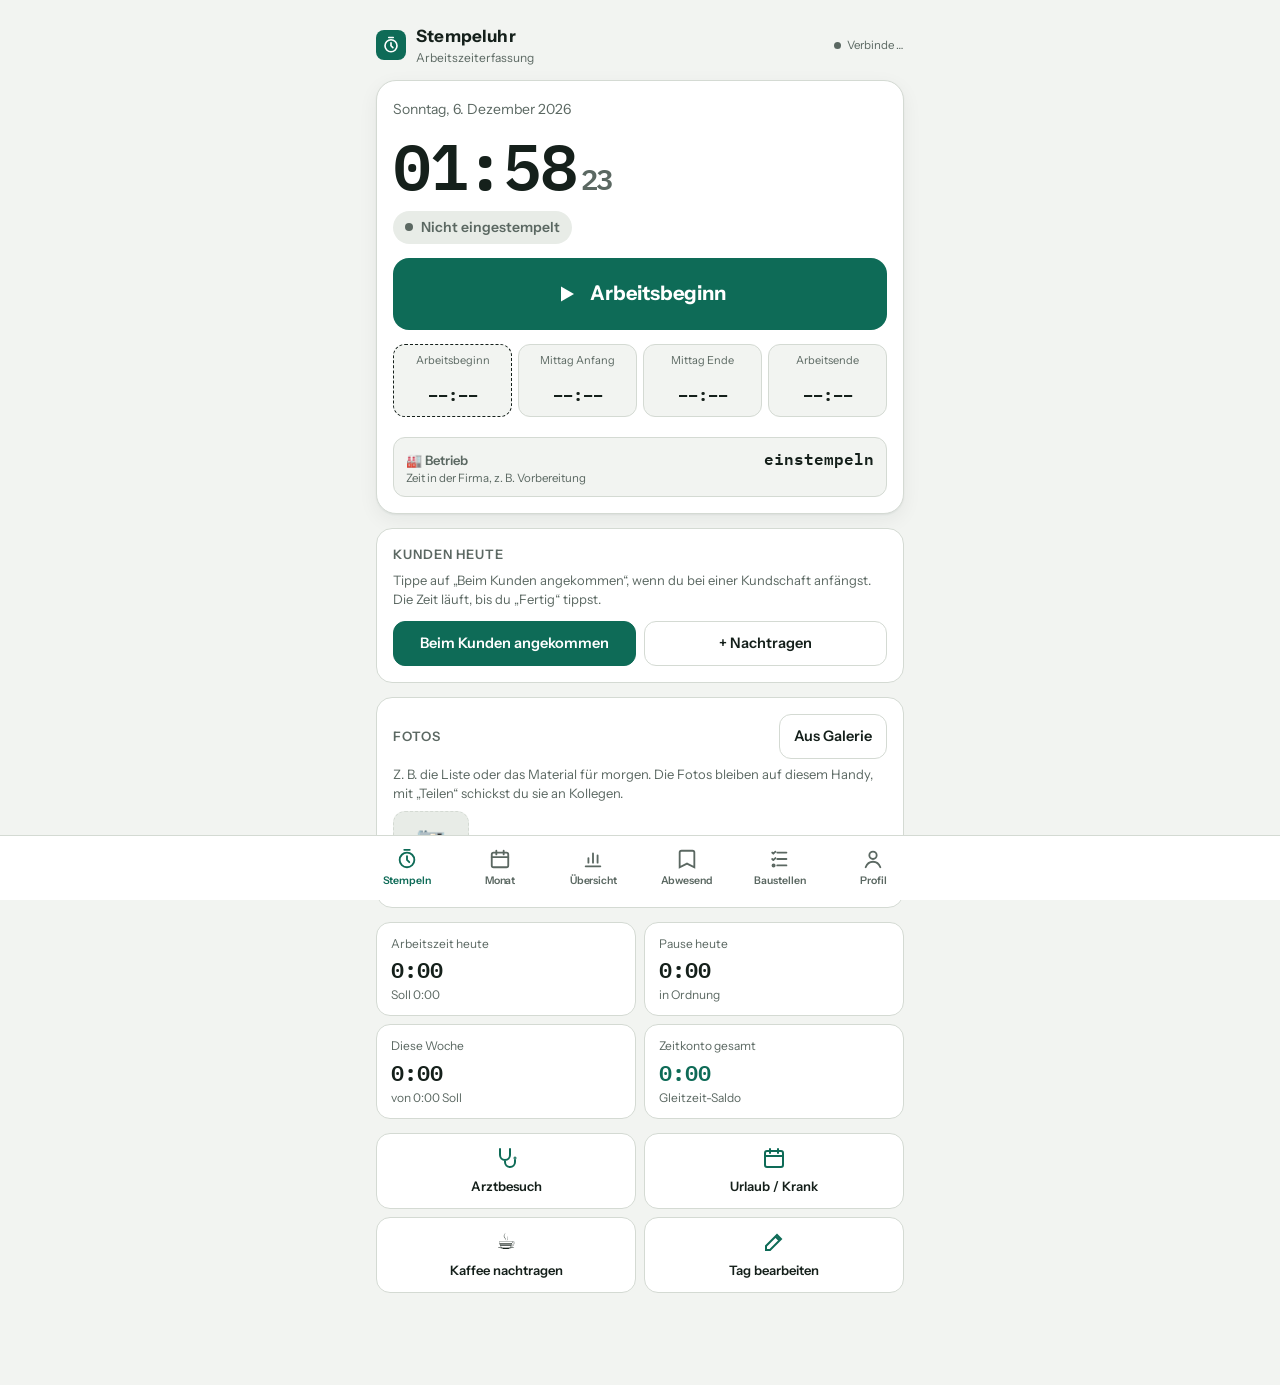
==== android/stempeluhr-source.html @ e5afd61f "v4.7: Firmencode ohne Groß/Klein und Leerzeichen, nach Code-Wechsel alles neu senden Co-Authored-By:" ====
<title>Stempeluhr</title>
<meta name="claude:viewport-fit-sides" content="cover">
<meta name="theme-color" content="#0E6B57">
<meta name="apple-mobile-web-app-capable" content="yes">
<link rel="preconnect" href="https://fonts.googleapis.com">
<link rel="preconnect" href="https://fonts.gstatic.com" crossorigin>
<link rel="stylesheet" href="https://fonts.googleapis.com/css2?family=Instrument+Sans:wght@400;500;600;700&family=IBM+Plex+Mono:wght@500;600&display=swap">
<style>
/* Layout: one-screen phone app, scrolling content, fixed bottom tab bar, bottom sheets for editing */
:root {
  --bg: #F2F4F1;
  --surface: #FFFFFF;
  --surface-2: #E8ECE7;
  --ink: #15201B;
  --muted: #5B6862;
  --line: #D4DAD3;
  --accent: #0E6B57;
  --accent-ink: #FFFFFF;
  --accent-soft: #D6EBE3;
  --break: #A86200;
  --break-soft: #F6E6C9;
  --danger: #B3261E;
  --danger-soft: #F8DEDA;
  --blue: #2B5BA6;
  --blue-soft: #DCE6F6;
  --violet: #6A4BA8;
  --violet-soft: #E7E0F5;
  --shadow: 0 1px 2px rgba(20,32,27,.06), 0 6px 20px rgba(20,32,27,.06);
  --f-ui: "Instrument Sans", system-ui, -apple-system, "Segoe UI", Roboto, sans-serif;
  --f-num: "IBM Plex Mono", ui-monospace, "SF Mono", Menlo, Consolas, monospace;
  --nav-h: 64px;
}
@media (prefers-color-scheme: dark) {
  :root:not([data-theme="light"]) {
    --bg: #0E1412; --surface: #172019; --surface-2: #212C27; --ink: #E6ECE8; --muted: #9AA7A0; --line: #2D3934;
    --accent: #4FC3A1; --accent-ink: #062219; --accent-soft: #163A30;
    --break: #E9A949; --break-soft: #3A2B12; --danger: #F2877E; --danger-soft: #3E1D1A;
    --blue: #8DB2F0; --blue-soft: #1D2C45; --violet: #B9A2EC; --violet-soft: #2C2343;
    --shadow: 0 1px 2px rgba(0,0,0,.3); color-scheme: dark;
  }
}
:root[data-theme="dark"] {
  --bg: #0E1412; --surface: #172019; --surface-2: #212C27; --ink: #E6ECE8; --muted: #9AA7A0; --line: #2D3934;
  --accent: #4FC3A1; --accent-ink: #062219; --accent-soft: #163A30;
  --break: #E9A949; --break-soft: #3A2B12; --danger: #F2877E; --danger-soft: #3E1D1A;
  --blue: #8DB2F0; --blue-soft: #1D2C45; --violet: #B9A2EC; --violet-soft: #2C2343;
  --shadow: 0 1px 2px rgba(0,0,0,.3); color-scheme: dark;
}
* { box-sizing: border-box; }
html, body { height: 100%; }
body { background: var(--bg); color: var(--ink); font-family: var(--f-ui); font-size: 15px; line-height: 1.45; -webkit-tap-highlight-color: transparent; }
button, input, select, textarea { font: inherit; color: inherit; }
button { cursor: pointer; }
:focus-visible { outline: 2px solid var(--accent); outline-offset: 2px; }
.num { font-family: var(--f-num); font-variant-numeric: tabular-nums; }

.app { max-width: 560px; margin: 0 auto; padding-left: max(16px, env(safe-area-inset-left, 0px)); padding-right: max(16px, env(safe-area-inset-right, 0px)); padding-block: 12px calc(var(--nav-h) + 28px + env(safe-area-inset-bottom, 0px)); }
.topbar { display: flex; align-items: center; justify-content: space-between; gap: 12px; padding-block: 4px 14px; }
.brand { display: flex; align-items: center; gap: 10px; min-width: 0; }
.brand-mark { width: 30px; height: 30px; border-radius: 8px; background: var(--accent); color: var(--accent-ink); display: grid; place-items: center; flex: none; }
.brand h1 { font-size: 17px; margin: 0; letter-spacing: .01em; }
.brand small { display: block; color: var(--muted); font-size: 12px; white-space: nowrap; overflow: hidden; text-overflow: ellipsis; }
.sync { font-size: 11.5px; color: var(--muted); display: inline-flex; align-items: center; gap: 6px; white-space: nowrap; }
.sync i { width: 7px; height: 7px; border-radius: 50%; background: var(--muted); display: inline-block; }
.sync.cloud i { background: var(--accent); }
.sync.local i { background: var(--break); }
.sync.device i { background: var(--accent); }

.view { display: grid; gap: 14px; }
.card { background: var(--surface); border: 1px solid var(--line); border-radius: 16px; padding: 16px; }
.card h2 { font-size: 13px; text-transform: uppercase; letter-spacing: .07em; color: var(--muted); margin: 0 0 10px; font-weight: 600; }
.row { display: flex; align-items: center; justify-content: space-between; gap: 10px; }

/* Heute */
.clock-card { background: var(--surface); border: 1px solid var(--line); border-radius: 20px; padding: 18px 16px 16px; box-shadow: var(--shadow); display: grid; gap: 14px; }
.clock-date { color: var(--muted); font-size: 14px; }
.clock { font-family: var(--f-num); font-size: clamp(44px, 15vw, 64px); font-weight: 600; letter-spacing: -.02em; line-height: 1; font-variant-numeric: tabular-nums; }
.clock .sec { font-size: .45em; color: var(--muted); margin-left: 4px; }
.status { display: inline-flex; align-items: center; gap: 8px; padding: 6px 12px; border-radius: 999px; font-weight: 600; font-size: 14px; width: fit-content; background: var(--surface-2); color: var(--muted); }
.status i { width: 8px; height: 8px; border-radius: 50%; background: currentColor; }
.status.work { background: var(--accent-soft); color: var(--accent); }
.status.work i { animation: pulse 1.6s ease-in-out infinite; }
.status.pause { background: var(--break-soft); color: var(--break); }
@keyframes pulse { 50% { opacity: .35; } }
@media (prefers-reduced-motion: reduce) { .status.work i { animation: none; } }
.big-btn { width: 100%; min-height: 72px; border: 0; border-radius: 16px; font-size: 20px; font-weight: 700; display: flex; align-items: center; justify-content: center; gap: 12px; background: var(--accent); color: var(--accent-ink); transition: transform .08s; }
.big-btn:active { transform: scale(.985); }
.big-btn.pause { background: var(--break); color: var(--surface); }
.big-btn.end { background: var(--ink); color: var(--bg); }
.big-btn.done { background: var(--surface-2); color: var(--muted); font-size: 16px; font-weight: 600; }
.btn-row { display: flex; gap: 8px; flex-wrap: wrap; }
.btn { border: 1px solid var(--line); background: var(--surface); border-radius: 12px; padding: 11px 14px; font-weight: 600; font-size: 14.5px; min-height: 44px; display: inline-flex; align-items: center; justify-content: center; gap: 8px; }
.btn.grow { flex: 1 1 0; }
.btn.primary { background: var(--accent); color: var(--accent-ink); border-color: var(--accent); }
.btn.danger { color: var(--danger); border-color: var(--danger); background: transparent; }
.btn.ghost { border-color: transparent; background: transparent; color: var(--muted); }
.btn svg, .big-btn svg { flex: none; }

.stamps { display: grid; grid-template-columns: repeat(4, minmax(0,1fr)); gap: 6px; }
.stamp { border: 1px solid var(--line); border-radius: 12px; padding: 9px 6px; text-align: center; background: var(--bg); }
.stamp span { display: block; font-size: 11px; hyphens: auto; overflow-wrap: anywhere; color: var(--muted); line-height: 1.2; min-height: 2.4em; }
.stamp b { display: block; font-family: var(--f-num); font-size: 17px; font-weight: 600; margin-top: 2px; }
.stamp.set { border-color: var(--accent); background: var(--accent-soft); }
.stamp.set span { color: var(--accent); }
.stamp.next { border-style: dashed; border-color: var(--ink); }
.stamp-betr { width: 100%; margin-top: 6px; display: grid; grid-template-columns: auto 1fr; grid-template-areas: "l v" "s s"; gap: 0 10px; align-items: baseline; text-align: left; border: 1px solid var(--line); border-radius: 12px; padding: 9px 12px; background: var(--bg); color: inherit; font: inherit; }
.stamp-betr span { grid-area: l; font-size: 13px; font-weight: 600; color: var(--muted); }
.stamp-betr b { grid-area: v; text-align: right; font-family: var(--f-num); font-size: 16px; font-weight: 600; }
.stamp-betr small { grid-area: s; font-size: 11.5px; color: var(--muted); }
.stamp-betr.set { border-color: var(--accent); background: var(--accent-soft); }
.stamp-betr.run { border-color: var(--blue); background: var(--blue-soft); }
.stamp-betr.run span, .stamp-betr.run b { color: var(--blue); }

.tiles { display: grid; grid-template-columns: repeat(2, minmax(0,1fr)); gap: 8px; }
.tile { background: var(--surface); border: 1px solid var(--line); border-radius: 14px; padding: 12px 14px; min-width: 0; }
.tile span { display: block; font-size: 12px; color: var(--muted); }
.tile b { display: block; font-family: var(--f-num); font-size: 22px; font-weight: 600; margin-top: 2px; font-variant-numeric: tabular-nums; }
.tile small { color: var(--muted); font-size: 12px; }
.pos { color: var(--accent); }
.neg { color: var(--danger); }

.note { border-radius: 12px; padding: 10px 12px; font-size: 13.5px; background: var(--break-soft); color: var(--ink); border: 1px solid var(--break); }
.note.info { background: var(--blue-soft); border-color: var(--blue); }
.hint { font-size: 13px; color: var(--muted); margin: 0; }

.quick { display: grid; grid-template-columns: repeat(2, minmax(0,1fr)); gap: 8px; }
.quick button { border: 1px solid var(--line); background: var(--surface); border-radius: 14px; padding: 12px 6px; display: grid; justify-items: center; gap: 6px; font-size: 13px; font-weight: 600; min-height: 76px; }
.quick button svg { color: var(--accent); }
.quick button .qi { font-size: 22px; line-height: 24px; }

/* Chips */
.chip { display: inline-flex; align-items: center; padding: 2px 8px; border-radius: 999px; font-size: 12px; font-weight: 600; white-space: nowrap; background: var(--surface-2); color: var(--muted); }
.chip.k-work { background: var(--accent-soft); color: var(--accent); }
.chip.k-blue { background: var(--blue-soft); color: var(--blue); }
.chip.k-red { background: var(--danger-soft); color: var(--danger); }
.chip.k-violet { background: var(--violet-soft); color: var(--violet); }
.chip.k-warn { background: var(--break-soft); color: var(--break); }

/* Monat */
.month-nav { display: flex; align-items: center; justify-content: space-between; gap: 8px; }
.month-nav h2 { margin: 0; font-size: 20px; text-transform: none; letter-spacing: 0; color: var(--ink); }
.icon-btn { width: 44px; height: 44px; border-radius: 12px; border: 1px solid var(--line); background: var(--surface); display: grid; place-items: center; }
.days { background: var(--surface); border: 1px solid var(--line); border-radius: 16px; overflow: hidden; }
.day { display: grid; grid-template-columns: 46px minmax(0,1fr) auto; gap: 10px; align-items: center; padding: 10px 12px; border-bottom: 1px solid var(--line); width: 100%; background: none; border-left: 0; border-right: 0; border-top: 0; text-align: left; }
.day:last-child { border-bottom: 0; }
.day.weekend { background: var(--bg); }
.day.today { box-shadow: inset 3px 0 0 var(--accent); }
.day .d { font-weight: 700; line-height: 1.1; }
.day .d small { display: block; font-weight: 500; color: var(--muted); font-size: 12px; }
.day .mid { min-width: 0; display: grid; gap: 3px; }
.day .times { font-family: var(--f-num); font-size: 13px; color: var(--muted); white-space: nowrap; overflow: hidden; text-overflow: ellipsis; }
.day .tags { display: flex; gap: 4px; flex-wrap: wrap; }
.day .right { text-align: right; font-family: var(--f-num); font-variant-numeric: tabular-nums; }
.day .right b { display: block; font-size: 15px; }
.day .right small { font-size: 12px; }
.future { opacity: .62; }

/* Forms */
.field { display: grid; gap: 5px; }
.field label, .lbl { font-size: 12.5px; font-weight: 600; color: var(--muted); }
.field input, .field select, .field textarea { width: 100%; min-height: 46px; border: 1px solid var(--line); background: var(--bg); border-radius: 12px; padding: 10px 12px; font-size: 16px; }
.field textarea { min-height: 70px; resize: vertical; }
.grid2 { display: grid; grid-template-columns: repeat(2, minmax(0,1fr)); gap: 10px; }
.grid4 { display: grid; grid-template-columns: repeat(2, minmax(0,1fr)); gap: 10px; }
.field input, .field select { min-width: 0; }
.week-soll { display: grid; grid-template-columns: repeat(7, minmax(0,1fr)); gap: 4px; }
.week-soll .field input { padding: 8px 2px; font-size: 13px; text-align: center; min-height: 42px; }
.week-soll .field label { text-align: center; }
.wt-day { justify-items: center; align-items: center; gap: 4px; font-size: 13px; }
.wt-day input { width: 22px; height: 22px; min-height: 0; accent-color: var(--accent, #2563eb); }
.check { display: flex; align-items: center; gap: 10px; min-height: 44px; font-weight: 500; }
.check input { width: 22px; height: 22px; accent-color: var(--accent); }
.form { display: grid; gap: 12px; }
.err { color: var(--danger); font-size: 13.5px; font-weight: 600; }
.abs-row { display: grid; grid-template-columns: minmax(0,1.4fr) minmax(0,1fr) minmax(0,1fr) 40px; gap: 6px; align-items: end; }
.abs-row .field select, .abs-row .field input { padding: 8px 6px; font-size: 14px; }
.abs-row .icon-btn { width: 40px; height: 46px; }
.earn-out { display: grid; gap: 2px; margin-top: 12px; padding: 12px 14px; border-radius: 12px; background: var(--bg); }
.earn-out span { color: var(--muted); font-size: 13.5px; }
.earn-out b { font-size: 26px; letter-spacing: -.01em; }
.earn-out small { color: var(--muted); font-size: 12.5px; }
.closed-badge { display: flex; align-items: center; gap: 6px; font-size: 13px; font-weight: 600; color: var(--accent); margin: -4px 0 10px; }
.closed-badge svg { width: 16px; height: 16px; }
.closed-card { border-color: var(--accent); }
.ytbl { display: grid; }
.ytr { display: grid; grid-template-columns: minmax(0,1.4fr) 0.6fr 1fr 1fr; gap: 6px; align-items: center; padding: 10px 2px; border: 0; border-bottom: 1px solid var(--line); background: none; text-align: left; font: inherit; color: inherit; width: 100%; }
.ytr:last-child { border-bottom: 0; }
.ytr span:not(:first-child) { text-align: right; font-family: var(--f-num); font-variant-numeric: tabular-nums; }
.ytr .ok svg { width: 14px; height: 14px; color: var(--accent); vertical-align: -2px; }
.yth { font-size: 12px; font-weight: 600; color: var(--muted); padding-top: 0; }
.kp-row { display: flex; gap: 8px; margin-top: 10px; }
.foto-strip { display: flex; gap: 8px; overflow-x: auto; padding-bottom: 4px; }
.foto-th { flex: 0 0 auto; width: 76px; height: 76px; border-radius: 12px; overflow: hidden; border: 1px solid var(--line); padding: 0; background: var(--surface-2); }
.foto-th img { width: 100%; height: 100%; object-fit: cover; display: block; }
.foto-add { display: grid; place-items: center; align-content: center; gap: 2px; font-size: 24px; color: var(--accent); border-style: dashed; }
.foto-add span { font-size: 12px; font-weight: 600; }
.foto-big { width: 100%; max-height: 62vh; object-fit: contain; border-radius: 12px; background: #000; margin: 6px 0 12px; }
.std-form { display: grid; gap: 6px; margin-top: 14px; }
.std-form label { font-weight: 600; }
.std-row { display: flex; gap: 8px; }
.std-row input { flex: 1; width: 0; min-width: 0; font-size: 22px; font-weight: 600; text-align: center; padding: 12px; border-radius: 12px; border: 1.5px solid var(--line, #ccc); background: var(--surface); color: var(--ink, inherit); }
.std-form small { color: var(--muted); }
.fn-list { display: grid; gap: 0; }
.fn-list .check { min-height: 40px; font-size: 14.5px; }
.kp-btn { background: var(--break-soft); border-color: var(--break); }
.kp-erow { display: grid; grid-template-columns: minmax(0,1fr) minmax(0,1fr) 44px; gap: 8px; align-items: end; }
.kp-erow .icon-btn { width: 44px; height: 46px; }
.kd-open { cursor: pointer; min-width: 0; }
.knr { display: inline-block; font-family: var(--f-num); font-size: 12px; font-weight: 600; padding: 1px 6px; border-radius: 6px; background: var(--blue-soft); color: var(--blue); vertical-align: 1px; }
.ks-row { width: 100%; border: 0; border-bottom: 1px solid var(--line); background: none; text-align: left; font: inherit; color: inherit; }
.ks-row svg { color: var(--muted); width: 18px; }
.mat { margin-top: 4px; font-size: 13px; color: var(--break); font-weight: 600; }
.todo-hint { margin-top: 4px; font-size: 13px; color: var(--accent); font-weight: 600; }
.bs-head { display: flex; align-items: baseline; justify-content: space-between; gap: 8px; padding-bottom: 8px; border-bottom: 2px solid var(--accent); }
.bs-head b { font-size: 17px; line-height: 1.3; }
.bs-head small { color: var(--muted); font-size: 12.5px; white-space: nowrap; }
.bs-head.heute { border-bottom-color: var(--break); }
.bs-lbl { margin: 12px 0 0; font-size: 11.5px; font-weight: 700; letter-spacing: .06em; text-transform: uppercase; color: var(--muted); }
.bs-row { display: flex; align-items: center; gap: 8px; min-height: 44px; border-bottom: 1px solid var(--line); }
.bs-row .bs-t { flex: 1; min-width: 0; font-size: 15.5px; line-height: 1.35; padding: 8px 0; overflow-wrap: anywhere; cursor: text; }
.bs-row.done .bs-t { text-decoration: line-through; color: var(--muted); }
.bs-chk { flex: none; width: 28px; height: 28px; border-radius: 7px; border: 2px solid var(--muted); background: none; display: grid; place-items: center; color: var(--accent-ink); padding: 0; }
.bs-row.done .bs-chk { background: var(--accent); border-color: var(--accent); }
.bs-x { flex: none; width: 34px; height: 34px; border: 0; background: none; color: var(--muted); font-size: 20px; padding: 0; }
.bs-add { display: flex; align-items: center; gap: 8px; min-height: 44px; border-bottom: 1px dashed var(--line); }
.bs-add input { flex: 1; min-width: 0; border: 0; background: none; color: var(--ink); font: inherit; font-size: 15.5px; padding: 10px 0; outline: none; }
.bs-add input::placeholder { color: var(--muted); }
.bs-add button { flex: none; width: 34px; height: 34px; border-radius: 9px; border: 0; background: var(--accent-soft); color: var(--accent); font-size: 20px; font-weight: 700; padding: 0; }
.bs-done { margin-top: 10px; }
.bs-done summary { font-size: 13px; color: var(--muted); cursor: pointer; padding: 6px 0; }
.bs-foot { display: flex; justify-content: flex-end; margin-top: 8px; }
.pw-wrap { position: relative; }
.eye-btn { border: 0; background: none; font-size: 20px; width: 44px; height: 40px; padding: 0; vertical-align: middle; margin: -10px 0; }
.pw-wrap input { width: 100%; padding-right: 52px; }
.pw-eye { position: absolute; right: 4px; top: 50%; transform: translateY(-50%); width: 44px; height: 40px; border: 0; background: none; font-size: 20px; padding: 0; }
.bs-by { display: inline-block; margin-left: 6px; font-size: 11.5px; font-weight: 600; color: var(--blue); background: var(--blue-soft); border-radius: 6px; padding: 0 5px; vertical-align: 1px; }
.sk-thumbs { display: flex; gap: 8px; overflow-x: auto; padding: 8px 0 4px; }
.sk-th { flex: none; width: 92px; height: 138px; border-radius: 10px; border: 1px solid var(--line); padding: 0; background: #fff; overflow: hidden; }
.sk-th img { width: 100%; height: 100%; display: block; }
.sk-th.sk-new { background: var(--surface-2); color: var(--accent); font-weight: 700; font-size: 13px; display: grid; place-items: center; align-content: center; gap: 2px; }
.sk-th.sk-new span { font-size: 28px; line-height: 1; }
#sk-root { position: fixed; inset: 0; z-index: 60; background: var(--bg); display: flex; flex-direction: column; padding: env(safe-area-inset-top, 0px) env(safe-area-inset-right, 0px) env(safe-area-inset-bottom, 0px) env(safe-area-inset-left, 0px); }
.sk-top { display: flex; align-items: center; gap: 8px; padding: 8px 12px; }
.sk-top b { flex: 1; min-width: 0; font-size: 15px; overflow: hidden; text-overflow: ellipsis; white-space: nowrap; }
.sk-wrap { flex: 1; min-height: 0; display: grid; place-items: center; padding: 0 8px; }
#sk-cv { touch-action: none; border-radius: 6px; box-shadow: 0 1px 6px rgba(0,0,0,.25); background: #fff; }
.sk-tools { display: grid; grid-template-columns: repeat(8, 1fr); gap: 4px; padding: 8px 8px 4px; }
.sk-tools button, .sk-row2 button { border: 1px solid var(--line); background: var(--surface); color: var(--ink); border-radius: 10px; min-height: 48px; padding: 2px 0; display: grid; place-items: center; align-content: center; gap: 1px; font-size: 10px; font-weight: 600; }
.sk-tools button b { font-size: 19px; line-height: 1.1; font-weight: 700; }
.sk-tools button[aria-pressed="true"] { background: var(--accent); color: var(--accent-ink); border-color: var(--accent); }
.sk-row2 { display: flex; gap: 6px; padding: 0 8px 8px; align-items: center; }
.sk-row2 button { min-height: 40px; padding: 0 12px; font-size: 13px; }
.sk-row2 .sk-col { width: 32px; height: 32px; border-radius: 50%; border: 3px solid var(--surface); box-shadow: 0 0 0 1px var(--line); padding: 0 !important; min-height: 0 !important; }
.sk-row2 .sk-col[aria-pressed="true"] { box-shadow: 0 0 0 3px var(--accent); }
.sk-row2 .grow { flex: 1; }
.kd-acts { display: flex; gap: 6px; align-items: center; }
#print-root { position: fixed; inset: 0; z-index: 60; overflow: auto; background: var(--bg); padding: 12px 12px 40px; }
.pr-bar { position: sticky; top: 0; display: flex; gap: 8px; padding: 8px 0; background: var(--bg); z-index: 1; }
.pr-hint { font-size: 13px; color: var(--muted); margin: 0 0 10px; }
.linkbtn { border: 0; background: none; padding: 0; color: var(--accent); font: inherit; font-weight: 600; text-decoration: underline; }
.pr-page { background: #fff; color: #111; border-radius: 8px; padding: 14px; overflow-x: auto; box-shadow: 0 1px 4px rgba(0,0,0,.15); }
body.printing { overflow: hidden; }
@media print {
  @page { size: A4 portrait; margin: 10mm 9mm; }
  body.printing > *:not(#print-root) { display: none !important; }
  html, body.printing { background: #fff !important; }
  body.printing #print-root { position: static; overflow: visible; padding: 0; background: #fff; }
  body.printing .pr-bar, body.printing .pr-hint { display: none !important; }
  body.printing .pr-page { box-shadow: none; padding: 0; border-radius: 0; overflow: visible; }
}
.kd-tbl { border: 1px solid var(--line); border-radius: 14px; overflow: hidden; background: var(--surface); }
.kd-cap { display: flex; align-items: center; justify-content: space-between; gap: 8px; padding: 8px 8px 8px 12px; background: var(--bg); border-bottom: 1px solid var(--line); }
.kd-cap b { font-size: 14px; }
.kd-cap small { color: var(--muted); font-size: 12.5px; font-weight: 500; margin-left: 6px; }
.kd-plus { width: 40px; height: 40px; border-radius: 50%; border: 0; background: var(--accent); color: #fff; font-size: 26px; line-height: 1; display: grid; place-items: center; font-weight: 500; }
.kd-tr { display: grid; grid-template-columns: minmax(0,1fr) 72px 72px 32px; gap: 4px; align-items: center; padding: 5px 6px; border-bottom: 1px solid var(--line); }
.kd-tr:last-child { border-bottom: 0; }
.kd-tr .kd-note { grid-column: 1 / -1; min-height: 38px; font-size: 14px; }
.kd-th { font-size: 12px; font-weight: 600; color: var(--muted); padding-top: 6px; padding-bottom: 6px; }
.kd-th span { padding-left: 4px; }
.kd-tr input { width: 100%; min-width: 0; min-height: 42px; border: 1px solid var(--line); background: var(--bg); border-radius: 10px; padding: 6px 6px; font-size: 15px; }
.kd-tr input[type=time] { padding: 6px 2px; text-align: center; }
.kd-tr input[type=time]::-webkit-calendar-picker-indicator { display: none; }
.no-picker .kd-tr input[type=time]::-webkit-calendar-picker-indicator { display: block; }
.kd-tr .icon-btn { width: 32px; height: 42px; border-radius: 10px; }
.kd-empty { padding: 12px; color: var(--muted); font-size: 13.5px; }

.list { display: grid; }
.li { display: grid; grid-template-columns: minmax(0,1fr) auto; gap: 8px; align-items: center; padding: 10px 0; border-bottom: 1px solid var(--line); }
.li:last-child { border-bottom: 0; }
.li small { color: var(--muted); display: block; font-size: 12.5px; }

.kv { display: grid; grid-template-columns: minmax(0,1fr) auto; gap: 6px 12px; font-size: 14.5px; }
.kv dt { color: var(--muted); }
.kv dd { margin: 0; text-align: right; font-family: var(--f-num); font-variant-numeric: tabular-nums; font-weight: 600; }
.kv .sep { grid-column: 1 / -1; border-top: 1px solid var(--line); margin: 4px 0; }

/* Nav */
.nav { position: fixed; left: 0; right: 0; bottom: 0; z-index: 20; background: var(--surface); border-top: 1px solid var(--line); padding-bottom: env(safe-area-inset-bottom, 0px); padding-left: env(safe-area-inset-left, 0px); padding-right: env(safe-area-inset-right, 0px); }
.nav-in { max-width: 560px; margin: 0 auto; display: grid; grid-template-columns: repeat(5, 1fr); height: var(--nav-h); }
.nav button { border: 0; background: none; display: grid; justify-items: center; align-content: center; gap: 3px; font-size: 11.5px; font-weight: 600; color: var(--muted); min-width: 0; padding: 0 1px; white-space: nowrap; overflow: hidden; text-overflow: ellipsis; }
.nav-in.n6 button { font-size: 10.5px; letter-spacing: -.1px; }
.nav button[aria-current="page"] { color: var(--accent); }

/* Sheet */
.scrim { position: fixed; inset: 0; background: rgba(8,14,12,.45); z-index: 40; display: flex; align-items: flex-end; justify-content: center; }
.sheet { background: var(--surface); width: 100%; max-width: 560px; max-height: 92%; overflow-y: auto; border-radius: 22px 22px 0 0; padding: 8px max(16px, env(safe-area-inset-left, 0px)) calc(20px + env(safe-area-inset-bottom, 0px)) max(16px, env(safe-area-inset-right, 0px)); }
.sheet .grab { width: 40px; height: 5px; background: var(--line); border-radius: 3px; margin: 4px auto 12px; }
.sheet h3 { margin: 0 0 4px; font-size: 19px; }
.sheet .sub { color: var(--muted); margin: 0 0 14px; font-size: 13.5px; }
.sheet-actions { display: flex; gap: 8px; margin-top: 16px; flex-wrap: wrap; }
.sheet textarea.out { width: 100%; min-height: 200px; font-family: var(--f-num); font-size: 12px; border-radius: 12px; border: 1px solid var(--line); background: var(--bg); padding: 10px; }

.toast { position: fixed; left: 50%; transform: translateX(-50%); bottom: calc(var(--nav-h) + 14px + env(safe-area-inset-bottom, 0px)); z-index: 50; background: var(--ink); color: var(--bg); border-radius: 14px; padding: 10px 10px 10px 16px; display: flex; align-items: center; gap: 12px; font-size: 14px; font-weight: 500; width: min(520px, calc(100% - 32px)); box-shadow: 0 8px 24px rgba(0,0,0,.25); }
.toast button { margin-left: auto; border: 0; background: transparent; color: var(--accent-soft); font-weight: 700; padding: 8px 10px; }
.toast span { flex: 1; min-width: 0; }

.empty { text-align: center; padding: 20px 8px; color: var(--muted); font-size: 14px; }
</style>

<div class="app">
  <header class="topbar">
    <div class="brand">
      <div class="brand-mark" aria-hidden="true">
        <svg width="18" height="18" viewBox="0 0 24 24" fill="none" stroke="currentColor" stroke-width="2.2" stroke-linecap="round"><circle cx="12" cy="13" r="8"/><path d="M12 9v4l2.5 2.5M9 2h6"/></svg>
      </div>
      <div style="min-width:0"><h1>Stempeluhr</h1><small id="who">Arbeitszeiterfassung</small></div>
    </div>
    <span class="sync" id="sync"><i></i><span>Lädt …</span></span>
  </header>
  <main id="view" class="view" aria-live="polite"></main>
</div>

<nav class="nav" aria-label="Hauptmenü">
  <div class="nav-in">
    <button id="nav-heute" data-tab="heute"><svg width="22" height="22" viewBox="0 0 24 24" fill="none" stroke="currentColor" stroke-width="2" stroke-linecap="round"><circle cx="12" cy="13" r="8"/><path d="M12 9v4l2.5 2.5M9 2h6"/></svg>Stempeln</button>
    <button id="nav-monat" data-tab="monat"><svg width="22" height="22" viewBox="0 0 24 24" fill="none" stroke="currentColor" stroke-width="2" stroke-linecap="round"><rect x="3" y="5" width="18" height="16" rx="2"/><path d="M3 10h18M8 3v4M16 3v4"/></svg>Monat</button>
    <button id="nav-jahr" data-tab="jahr"><svg width="22" height="22" viewBox="0 0 24 24" fill="none" stroke="currentColor" stroke-width="2" stroke-linecap="round"><path d="M4 20h16M7 16v-5M12 16V6M17 16v-8"/></svg>Übersicht</button>
    <button id="nav-abw" data-tab="abw"><svg width="22" height="22" viewBox="0 0 24 24" fill="none" stroke="currentColor" stroke-width="2" stroke-linecap="round"><path d="M4 21V5a2 2 0 0 1 2-2h12a2 2 0 0 1 2 2v16l-8-4z"/></svg>Abwesend</button>
    <button id="nav-baust" data-tab="baust"><svg width="22" height="22" viewBox="0 0 24 24" fill="none" stroke="currentColor" stroke-width="2" stroke-linecap="round" stroke-linejoin="round"><path d="M9 5h10M9 12h10M9 19h10"/><path d="M3.5 5l1.2 1.2L7 4M3.5 12l1.2 1.2L7 11"/><circle cx="5" cy="19" r="1.2"/></svg>Baustellen</button>
    <button id="nav-profil" data-tab="profil"><svg width="22" height="22" viewBox="0 0 24 24" fill="none" stroke="currentColor" stroke-width="2" stroke-linecap="round"><circle cx="12" cy="8" r="4"/><path d="M4 21c1.5-4 4.5-6 8-6s6.5 2 8 6"/></svg>Profil</button>
  </div>
</nav>

<div id="print-root" hidden></div>
<div id="sheet-root"></div>
<div id="toast-root"></div>
<input type="file" id="import-file" accept="application/json,.json" hidden>
<input type="file" id="foto-cam" accept="image/*" capture="environment" hidden>
<input type="file" id="foto-file" accept="image/*" multiple hidden>

<script>
(() => {
"use strict";

/* ---------- Stammdaten ---------- */
const KINDS = {
  arbeit:      { label: "Arbeitstag", credit: "work", cls: "k-work" },
  urlaub:      { label: "Urlaub", credit: "soll", cls: "k-blue", vac: 1 },
  urlaub_halb: { label: "Urlaub ½ Tag", credit: "half", cls: "k-blue", vac: 0.5 },
  krank:       { label: "Krankenstand", credit: "soll", cls: "k-red", beleg: true },
  unfall:      { label: "Arbeitsunfall", credit: "soll", cls: "k-red", beleg: true },
  pflege:      { label: "Pflegefreistellung", credit: "soll", cls: "k-red", beleg: true },
  za:          { label: "Zeitausgleich", credit: "none", cls: "k-violet" },
  schule:      { label: "Schulung / Berufsschule", credit: "soll", cls: "k-violet" },
  sonder:      { label: "Sonderurlaub", credit: "soll", cls: "k-violet", beleg: true, hint: "Hochzeit, Geburt, Todesfall, Umzug" },
  feiertag:    { label: "Feiertag", credit: "nosoll", cls: "" },
  unbezahlt:   { label: "Unbezahlter Urlaub", credit: "nosoll", cls: "" },
  frei:        { label: "Frei (kein Arbeitstag)", credit: "nosoll", cls: "" },
};
const PARTIAL = {
  arzt:       { label: "Arztbesuch", paid: true },
  behoerde:   { label: "Behördenweg", paid: true },
  verh:       { label: "Sonst. Dienstverhinderung", paid: true },
  dienstgang: { label: "Dienstgang / Außentermin", paid: true },
  privat:     { label: "Privat (unbezahlt)", paid: false },
};
const ORTE = { betrieb: "Betrieb", homeoffice: "Homeoffice", dienstreise: "Dienstreise", aussendienst: "Außendienst / Baustelle", kunde: "Beim Kunden" };
const WD = ["So", "Mo", "Di", "Mi", "Do", "Fr", "Sa"];
const WD_LONG = ["Sonntag", "Montag", "Dienstag", "Mittwoch", "Donnerstag", "Freitag", "Samstag"];
const MONTHS = ["Jänner", "Februar", "März", "April", "Mai", "Juni", "Juli", "August", "September", "Oktober", "November", "Dezember"];
const MONTHS_DE = ["Januar"].concat(MONTHS.slice(1));
const STAMP_SHORT = { in: "Arbeits&shy;beginn", ls: "Mittag Anfang", le: "Mittag Ende", out: "Arbeits&shy;ende" };
const STAMP_LABELS = { in: "Arbeitsbeginn", ls: "Mittag Anfang", le: "Mittag Ende", out: "Arbeitsende" };

/* ---------- Helfer ---------- */
const pad = n => String(n).padStart(2, "0");
const dsOf = d => `${d.getFullYear()}-${pad(d.getMonth() + 1)}-${pad(d.getDate())}`;
const parseDs = ds => { const [y, m, d] = ds.split("-").map(Number); return new Date(y, m - 1, d); };
const addDays = (ds, n) => { const d = parseDs(ds); d.setDate(d.getDate() + n); return dsOf(d); };
const todayDs = () => dsOf(new Date());
const nowHM = () => { const d = new Date(); return `${pad(d.getHours())}:${pad(d.getMinutes())}`; };
const toMin = hm => { if (!hm) return null; const [h, m] = hm.split(":").map(Number); return h * 60 + m; };
const nowMin = () => { const d = new Date(); return d.getHours() * 60 + d.getMinutes(); };
const hm = m => { const s = m < 0 ? "−" : ""; m = Math.abs(Math.round(m)); return `${s}${Math.floor(m / 60)}:${pad(m % 60)}`; };
const hmSigned = m => (m > 0 ? "+" : "") + hm(m);
const dec = m => (Math.round(m / 60 * 100) / 100).toFixed(2).replace(".", ",");
const dec2 = v => v.toFixed(2).replace(".", ",");
const esc = s => String(s ?? "").replace(/[&<>"']/g, c => ({ "&": "&amp;", "<": "&lt;", ">": "&gt;", '"': "&quot;", "'": "&#39;" }[c]));
const monthName = (mk, region) => { const [y, m] = mk.split("-").map(Number); return `${(region === "DE" ? MONTHS_DE : MONTHS)[m - 1]} ${y}`; };
const daysInMonth = mk => { const [y, m] = mk.split("-").map(Number); return new Date(y, m, 0).getDate(); };
const clone = o => JSON.parse(JSON.stringify(o));
const $ = id => document.getElementById(id);

/* ---------- Feiertage ---------- */
function easter(y) {
  const a = y % 19, b = Math.floor(y / 100), c = y % 100, d = Math.floor(b / 4), e = b % 4, f = Math.floor((b + 8) / 25),
    g = Math.floor((b - f + 1) / 3), h = (19 * a + b - d - g + 15) % 30, i = Math.floor(c / 4), k = c % 4,
    l = (32 + 2 * e + 2 * i - h - k) % 7, m = Math.floor((a + 11 * h + 22 * l) / 451),
    mo = Math.floor((h + l - 7 * m + 114) / 31), da = ((h + l - 7 * m + 114) % 31) + 1;
  return dsOf(new Date(y, mo - 1, da));
}
const holCache = {};
function holidays(y, region) {
  const key = y + region;
  if (holCache[key]) return holCache[key];
  const E = easter(y), map = {};
  const fix = (md, n) => map[`${y}-${md}`] = n, rel = (off, n) => map[addDays(E, off)] = n;
  if (region === "AT") {
    fix("01-01", "Neujahr"); fix("01-06", "Heilige Drei Könige"); rel(1, "Ostermontag"); fix("05-01", "Staatsfeiertag");
    rel(39, "Christi Himmelfahrt"); rel(50, "Pfingstmontag"); rel(60, "Fronleichnam"); fix("08-15", "Mariä Himmelfahrt");
    fix("10-26", "Nationalfeiertag"); fix("11-01", "Allerheiligen"); fix("12-08", "Mariä Empfängnis");
    fix("12-25", "Christtag"); fix("12-26", "Stefanitag");
  } else if (region === "DE") {
    fix("01-01", "Neujahr"); rel(-2, "Karfreitag"); rel(1, "Ostermontag"); fix("05-01", "Tag der Arbeit");
    rel(39, "Christi Himmelfahrt"); rel(50, "Pfingstmontag"); fix("10-03", "Tag der Deutschen Einheit");
    fix("12-25", "1. Weihnachtstag"); fix("12-26", "2. Weihnachtstag");
  }
  return holCache[key] = map;
}
const holidayName = ds => holidays(+ds.slice(0, 4), S.settings.region)[ds] || null;

/* ---------- Zustand & Speicherung ---------- */
const LS_KEY = "stempeluhr.v1";
const defaultSettings = () => ({
  name: "", persnr: "", firma: "", region: "AT",
  soll: [480, 480, 480, 480, 390, 0, 0], // Mo..So in Minuten
  erfassung: "zeit", // "stunden": nur Gesamtstunden pro Tag
  modell: "tage", wochenMin: 1800, wochenTage: [1, 1, 1, 1, 1, 0, 0], // modell "woche": Wochenstunden flexibel
  urlaubTage: 25, urlaubRest: 0, startSaldo: 0, startDate: todayDs(), pauseHinweis: true, kpMin: 10, kpAbzug: true, updatedAt: 0,
});
let S = { settings: defaultSettings(), months: {} };
try {
  const raw = localStorage.getItem(LS_KEY);
  if (raw) { const p = JSON.parse(raw); S.settings = { ...defaultSettings(), ...(p.settings || {}) }; S.months = p.months || {}; }
} catch (e) { /* kein lokaler Speicher */ }

function saveLocal() { try { localStorage.setItem(LS_KEY, JSON.stringify(S)); } catch (e) {} }

let dbCol = null, syncMode = "pending";
const pending = new Set();
let flushTimer = null, writing = false;
function scheduleRemote(id) { pending.add(id); clearTimeout(flushTimer); flushTimer = setTimeout(flush, 600); }
async function flush() {
  if (!dbCol || writing) return;
  writing = true;
  try {
    while (pending.size) {
      const id = pending.values().next().value;
      pending.delete(id);
      const body = id === "settings" ? clone(S.settings) : clone(S.months[id.slice(2)] || { days: {}, updatedAt: Date.now() });
      try { await dbCol.doc(id).set(body); }
      catch (e) {
        if (e && e.code === "unavailable" || e && e.code === "resource_exhausted") { pending.add(id); setTimeout(flush, 4000 + Math.random() * 2000); break; }
        if (e && e.code === "quota_exceeded") toast("Online-Speicher ist voll. Daten bleiben auf diesem Gerät.");
        else setSync("local");
        break;
      }
    }
  } finally { writing = false; }
}

function getRec(ds) { const m = S.months[ds.slice(0, 7)]; return m && m.days[ds.slice(8)] || null; }
function setRec(ds, rec) {
  const mk = ds.slice(0, 7);
  if (!S.months[mk]) S.months[mk] = { days: {}, updatedAt: 0 };
  if (rec) S.months[mk].days[ds.slice(8)] = rec; else delete S.months[mk].days[ds.slice(8)];
  refreshClosed(mk);
  S.months[mk].updatedAt = Date.now();
  saveLocal(); scheduleRemote("m-" + mk);
}
function saveSettings() { S.settings.updatedAt = Date.now(); saveLocal(); scheduleRemote("settings"); }

/* ---------- Monatsabschluss ---------- */
// Am Monatsersten wird der Vormonat abgeschlossen: die Ergebnisse werden als fester Stand im Monat gespeichert.
// Die Tageseinträge bleiben erhalten; wird danach noch etwas geändert, wird der Stand aktualisiert und markiert.
function monthSnapshot(mk) {
  const t = monthStats(mk), e = earn(t);
  return { soll: t.soll, ist: t.ist, saldo: t.saldo, worked: t.worked, workdays: t.workdays, urlaub: t.urlaub, krank: t.krank, arzt: t.arzt, km: t.km,
    konto: totalSaldo(lastDayOf(mk)), kunden: customerStats(mk), verdienst: e.rate ? { basis: e.basis, rate: e.rate, sum: e.sum } : null };
}
function closeMonths() {
  const cur = todayDs().slice(0, 7); let last = null;
  for (const mk of allMonthKeys()) {
    if (mk >= cur) continue;
    const m = S.months[mk];
    if (m && m.closed) continue;
    if (!m || !Object.keys(m.days || {}).length) { if (mk >= S.settings.startDate.slice(0, 7) && monthStats(mk).soll === 0) continue; }
    if (!S.months[mk]) S.months[mk] = { days: {}, updatedAt: 0 };
    S.months[mk].closed = { at: Date.now(), ...monthSnapshot(mk) };
    S.months[mk].updatedAt = Date.now(); scheduleRemote("m-" + mk); last = mk;
  }
  if (last) { S.settings.closedNotice = last; saveSettings(); }
  saveLocal();
}
function refreshClosed(mk) {
  const m = S.months[mk];
  if (m && m.closed) m.closed = { ...m.closed, ...monthSnapshot(mk), changedAt: Date.now() };
}

function setSync(mode) {
  syncMode = mode;
  const el = $("sync");
  el.className = "sync " + mode;
  el.querySelector("span").textContent = mode === "cloud" ? "In deinem Konto gesichert" : mode === "device" ? "Auf diesem Handy gespeichert" : mode === "local" ? "Nur auf diesem Gerät" : "Verbinde …";
}

async function connect() {
  if (window.AndroidBridge || window.STEMPELUHR_OFFLINE) { setSync("device"); try { navigator.storage && navigator.storage.persist && navigator.storage.persist(); } catch (e) {} return render(); }
  let tries = 0;
  while (!(window.claude && window.claude.use) && tries < 10) { await new Promise(r => setTimeout(r, 300)); tries++; }
  if (!(window.claude && window.claude.use)) return setSync("local");
  try {
    const [db, user] = await Promise.all([window.claude.use("db"), window.claude.use("user")]);
    if (!db || !user) return setSync("local");
    const uid = await user.id();
    if (!uid) return setSync("local");
    dbCol = db.collection("data/users/" + uid);
    let pushed = false;
    dbCol.onSnapshot(snap => {
      let changed = false;
      const remote = new Map();
      for (const d of snap.docs) {
        const data = d.data() || {};
        remote.set(d.id, data.updatedAt || 0);
        if (d.id === "settings") {
          if ((data.updatedAt || 0) > (S.settings.updatedAt || 0)) { S.settings = { ...defaultSettings(), ...clone(data) }; changed = true; }
        } else if (d.id.startsWith("m-")) {
          const mk = d.id.slice(2), loc = S.months[mk];
          if (!loc || (data.updatedAt || 0) > (loc.updatedAt || 0)) { S.months[mk] = { days: clone(data.days || {}), updatedAt: data.updatedAt || 0 }; changed = true; }
        }
      }
      if (!pushed && !snap.metadata.fromCache) {
        pushed = true;
        for (const mk in S.months) if ((S.months[mk].updatedAt || 0) > (remote.has("m-" + mk) ? remote.get("m-" + mk) : -1)) scheduleRemote("m-" + mk);
        if ((S.settings.updatedAt || 0) > (remote.has("settings") ? remote.get("settings") : -1)) scheduleRemote("settings");
      }
      setSync("cloud");
      if (!closedOnce) { closedOnce = true; mergeDefaultKunden(); repairKunden(); assignNumbers(); migrateBaust(); closeMonths(); changed = true; }
      if (changed) { saveLocal(); render(); }
    }, () => { dbCol = null; setSync("local"); });
  } catch (e) { setSync("local"); }
}

/* ---------- Kunden ---------- */
const kdDur = k => (k.from && k.to) ? ((toMin(k.to) - toMin(k.from)) + 1440) % 1440 : 0;
const kdMin = (k, ds) => k.to ? kdDur(k) : (ds === todayDs() && k.from ? Math.max(0, nowMin() - toMin(k.from)) : 0);
// „Betrieb“ ist ein Einsatz wie ein Kunde (Von–Bis), zählt aber nicht als Kundschaft
const BETRIEB = "Betrieb";
const isBetr = k => String(k.name || "").trim().toLowerCase() === "betrieb";
const betrMin = (r, ds) => ((r && r.kunden) || []).filter(isBetr).reduce((a, k) => a + kdMin(k, ds), 0);
/* Kundenstamm: die Kundennummer ist der feste Schlüssel, der Name darf sich ändern.
   S.settings.kstamm = { "<nr>": { nr, name, alt: [frühere Namen], at } }; Einsätze speichern { name, nr }. */
const kstamm = () => S.settings.kstamm || {};
const normName = n => String(n || "").trim().toLowerCase().replace(/\s+/g, " ");
const kLabel = k => k.nr ? `${k.nr} · ${k.name}` : k.name;
function findByName(name) {
  const n = normName(name); if (!n) return null;
  for (const e of Object.values(kstamm())) if (normName(e.name) === n) return e;
  for (const e of Object.values(kstamm())) if ((e.alt || []).some(a => normName(a) === n)) return e;
  return null;
}
// Eingabe „1234“, „1234 · Name“, „1234 Name“ oder nur „Name“ → { nr, name, typedNr }
function resolveKunde(input) {
  const raw = String(input || "").trim(); if (!raw) return { name: "" };
  if (normName(raw) === "betrieb") return { name: BETRIEB };
  const m = raw.match(/^#?(\d{1,10})(?:\s*[·\-–:;,|\/]\s*|\s+)?(.*)$/);
  if (m) {
    const nr = m[1], nm = stripNr(nr, m[2]), e = kstamm()[nr];
    return { nr, name: nm || (e ? e.name : ""), typedNr: true };
  }
  const e = findByName(raw);
  return e ? { nr: e.nr, name: raw } : { name: raw };
}
// „26022 · 26022 · Name“ → „Name“: wiederholte eigene Nummer vorne im Namen entfernen
function stripNr(nr, name) {
  let n = String(name || "").trim(), o;
  if (!nr) return n;
  const re = new RegExp("^#?" + nr + "(?:\\s*[·\\-–:;,|\\/]\\s*|\\s+|$)");
  do { o = n; n = n.replace(re, "").trim(); } while (n !== o && n);
  return n;
}
// Einmalige Reparatur: doppelte Nummern im Namen entfernen, offene Einsätze vergangener Tage bis Arbeitsende schließen
function repairKunden() {
  let ch = 0;
  const st = S.settings.kstamm;
  if (st) for (const nr in st) {
    const e = st[nr], nm = stripNr(nr, e.name) || e.name;
    const alt = [...new Set((e.alt || []).map(a => stripNr(nr, a) || a))].filter(a => normName(a) !== normName(nm));
    if (nm !== e.name || alt.length !== (e.alt || []).length) { st[nr] = { ...e, name: nm, alt }; ch++; }
  }
  if (ch) saveSettings();
  const today = todayDs(); let n = 0;
  for (const mk in S.months) {
    let mch = false;
    for (const dd in S.months[mk].days) {
      const r = S.months[mk].days[dd], ds = `${mk}-${dd}`;
      for (const k of r.kunden || []) {
        if (k.nr) { const nm = stripNr(k.nr, k.name); if (nm && nm !== k.name) { k.name = nm; mch = true; n++; } }
        if (k.from && !k.to && r.out && (ds < today || ds === today) && toMin(r.out) > toMin(k.from)) { k.to = r.out; mch = true; n++; }
      }
    }
    if (mch) { S.months[mk].updatedAt = Date.now(); scheduleRemote("m-" + mk); if (S.months[mk].closed) refreshClosed(mk); }
  }
  if (n) saveLocal();
  return ch + n;
}
// Neue Nummer oder neuer Name aus einer Eingabe in den Kundenstamm übernehmen
function learnKunde(rk) {
  if (!rk.nr || !rk.name || !rk.typedNr) return false;
  const st = { ...kstamm() }, e = st[rk.nr];
  if (!e) st[rk.nr] = { nr: rk.nr, name: rk.name, alt: [], at: Date.now() };
  else if (normName(e.name) !== normName(rk.name)) st[rk.nr] = { ...e, name: rk.name, alt: [...new Set([...(e.alt || []), e.name])].filter(a => normName(a) !== normName(rk.name)), at: Date.now() };
  else return false;
  S.settings.kstamm = st; saveSettings(); return true;
}
// Alte Einsätze ohne Nummer per Name (oder früherem Namen) zuordnen
function assignNumbers() {
  let n = 0;
  for (const mk in S.months) {
    let ch = false;
    for (const dd in S.months[mk].days) for (const k of S.months[mk].days[dd].kunden || []) {
      if (k.nr || isBetr(k)) continue;
      const e = findByName(k.name); if (e) { k.nr = e.nr; ch = true; n++; }
    }
    if (ch) { S.months[mk].updatedAt = Date.now(); scheduleRemote("m-" + mk); }
  }
  if (n) saveLocal();
  return n;
}
const kKey = k => k.nr ? "#" + k.nr : normName(k.name);
const kCurName = k => (k.nr && kstamm()[k.nr]) ? kstamm()[k.nr].name : k.name;
function knownCustomers() {
  const m = new Map();
  for (const e of Object.values(kstamm())) m.set("#" + e.nr, { label: `${e.nr} · ${e.name}`, n: 0 });
  for (const mk in S.months) for (const dd in S.months[mk].days) for (const k of S.months[mk].days[dd].kunden || []) {
    if (!k.name || isBetr(k)) continue;
    const key = kKey(k), x = m.get(key) || { label: kLabel({ nr: k.nr, name: kCurName(k) }), n: 0 }; x.n++; m.set(key, x);
  }
  return [...m.values()].sort((a, b) => b.n - a.n || a.label.localeCompare(b.label, "de")).map(x => x.label);
}
function customerStats(mk) {
  const m = new Map();
  for (const ds of monthDays(mk)) {
    const r = getRec(ds);
    for (const k of ((r && r.kunden) || []).filter(k => !isBetr(k))) {
      const key = kKey(k), e = m.get(key) || { key, nr: k.nr || "", name: kCurName(k), min: 0, n: 0 };
      e.label = kLabel(e); e.min += kdMin(k, ds); e.n++; m.set(key, e);
    }
  }
  return [...m.values()].sort((a, b) => b.min - a.min);
}
const kdDatalist = () => `<datalist id="kd-list">${knownCustomers().map(n => `<option value="${esc(n)}"></option>`).join("")}</datalist>`;

const eur = v => v.toLocaleString("de-AT", { style: "currency", currency: "EUR" });
const EARN_BASIS = { worked: "Gearbeitet", ist: "Mit Urlaub/Krank", ueber: "Überstunden", krank: "Krankenstand" };
const EARN_HINT = { worked: "gestempelte Arbeitszeit", ist: "Ist-Stunden inkl. Urlaub, Krankenstand, Feiertag", ueber: "Überstunden = Ist minus Soll im Monat", krank: "Stunden der Krankenstandstage" };
// Beträge netto oder brutto (nur Beschriftung), Standard netto
const bn = () => S.settings.betragArt === "brutto" ? "brutto" : "netto";
const earnBasis = () => EARN_BASIS[S.settings.rateBasis] ? S.settings.rateBasis : "worked";
// eigener Stundensatz je Auswahl (z. B. Überstunden mit Zuschlag); alter Einzelwert gilt als Vorgabe
const rateStr = b => { const r = S.settings.rates || {}; return r[b] != null ? r[b] : (S.settings.rate || ""); };
const rateNum = b => { const v = parseFloat(String(rateStr(b)).replace(",", ".")); return isFinite(v) && v > 0 ? v : 0; };
/* Offene Überstunden. Ohne Auszahlung: Ist minus Soll im Monat. Sobald einmal ausbezahlt wurde, läuft ein
   Abrechnungszeitraum von Auszahlung zu Auszahlung: gezählt wird alles seit der letzten Auszahlung, auch über das
   Monatsende hinaus (= Zeitkonto am Monatsende), bis wieder auf 0 gesetzt wird. */
function ueberOffen(t) {
  if (!t.mk) return { min: t.saldo, seit: null };
  const last = auszahlungen().filter(x => x.ds <= lastDayOf(t.mk) && x.ds <= `${t.mk}-31`).pop();
  if (!last) return { min: t.saldo, seit: null };
  return { min: totalSaldo(lastDayOf(t.mk)), seit: last.ds, uebertrag: last.ds < `${t.mk}-01` ? monthCarry(t.mk) : 0 };
}
function earn(t) {
  const basis = earnBasis(), rate = rateNum(basis), uo = basis === "ueber" ? ueberOffen(t) : null;
  const min = Math.max(0, { worked: t.worked, ist: t.ist, ueber: uo && uo.min, krank: t.krankMin }[basis]);
  return { basis, min, rate, sum: Math.round(min / 60 * rate * 100) / 100, seit: uo && uo.seit, uebertrag: uo && uo.uebertrag };
}
// Geldbeträge in der App verdeckt, bis man auf das Auge tippt (gilt bis die App geschlossen wird)
let moneyShow = false;
const mny = v => moneyShow ? v : "€ ••••";
const moneyEye = () => `<button type="button" class="eye-btn" data-act="moneyeye" aria-pressed="${moneyShow}" aria-label="${moneyShow ? "Beträge verbergen" : "Beträge anzeigen"}">${moneyShow ? "🙈" : "👁"}</button>`;
const earnLine = e => `${EARN_BASIS[e.basis]} ${dec(e.min)} h × ${eur(e.rate)} = ${eur(e.sum)}`;
const kpDefault = () => Math.max(1, Math.min(120, Math.round(Number(S.settings.kpMin) || 10)));
const kpSum = r => (r.kp || []).reduce((a, k) => a + (Number(k.min) || 0), 0);
/* ---------- Berechnung ---------- */
function sollBase(ds) {
  if (holidayName(ds)) return 0;
  const wd = (parseDs(ds).getDay() + 6) % 7;
  return sollWoche()[wd] || 0;
}
const isFlex = () => S.settings.modell === "woche";
const nurStd = () => S.settings.erfassung === "stunden";
/* Funktionen im Profil ein-/ausblendbar (Standard: alles an). Ausblenden löscht keine Daten. */
const FUNKTIONEN = { baust: "Baustellen (offene Arbeiten)", fotos: "Fotos pro Tag", mittag: "Mittagspause stempeln", kaffee: "Kaffeepause", betrieb: "Betrieb einstempeln", kunden: "Kunden", km: "Kilometer", projekt: "Projekt / Kostenstelle", verdienst: "Verdienst im Monat" };
const APP_VER = "__APP_VER__";
const on = k => (S.settings.zeigen || {})[k] !== false;
/* "8", "7,5", "7.25", "7:30" → Minuten (null wenn ungültig) */
function parseStd(v) {
  if (typeof v === "number") return v >= 0 && v <= 1440 ? Math.round(v) : null;
  const t = String(v || "").trim(); let m;
  if ((m = t.match(/^(\d{1,2}):(\d{2})$/)) && Number(m[2]) < 60) { const x = Number(m[1]) * 60 + Number(m[2]); return x <= 1440 ? x : null; }
  if ((m = t.match(/^(\d{1,2})(?:[,.](\d{1,2}))?$/))) { const x = Math.round(parseFloat(m[1] + "." + (m[2] || 0)) * 60); return x <= 1440 ? x : null; }
  return null;
}
const stdTxt = v => typeof v === "number" ? String(Math.round(v / 60 * 100) / 100).replace(".", ",") : String(v || "");
const flexNote = () => { if (!isFlex()) return ""; const d = sollWoche().filter(Boolean); return `Flexible Arbeitszeit: ${hm(S.settings.wochenMin || 0)} Std./Woche ohne fixe Zeiten (Ø ${hm(d.length ? Math.round(S.settings.wochenMin / d.length) : 0)} pro Arbeitstag). Überstunden ergeben sich aus der Monatssumme, die Tagesdifferenz ist nur zur Info.`; };
const diffHead = () => isFlex() ? "Differenz" : "Überstunden";
/* Flexibel: Wochenstunden gleichmäßig auf die gewählten Tage verteilt (Restminuten auf die ersten Tage). */
function sollWoche() {
  const s = S.settings;
  if (!isFlex()) return s.soll;
  const days = (s.wochenTage || []).map(Boolean), n = days.filter(Boolean).length, w = Math.max(0, Math.round(Number(s.wochenMin) || 0));
  if (!n) return [0, 0, 0, 0, 0, 0, 0];
  let rest = w % n;
  return days.map(on => on ? Math.floor(w / n) + (rest-- > 0 ? 1 : 0) : 0);
}
function overlap(a1, a2, b1, b2) { return Math.max(0, Math.min(a2, b2) - Math.max(a1, b1)); }

function calc(ds, rec) {
  rec = rec || getRec(ds);
  const hol = holidayName(ds);
  const kind = rec && rec.kind || (hol ? "feiertag" : "arbeit");
  const K = KINDS[kind] || KINDS.arbeit;
  let soll = sollBase(ds);
  if (K.credit === "nosoll") soll = 0;
  const today = todayDs(), isToday = ds === today;
  const nm = isToday ? nowMin() : null;
  const r = rec || {};
  let iv = [], incomplete = false, brk = 0, state = "off";
  const tIn = toMin(r.in);
  if (tIn != null) {
    const fix = t => (t != null && t < tIn ? t + 1440 : t);
    const ls = fix(toMin(r.ls)), le = fix(toMin(r.le));
    let out = fix(toMin(r.out));
    let end = out != null ? out : (isToday ? Math.max(nm, tIn) : null);
    if (out == null && !isToday) incomplete = true;
    if (ls != null) {
      iv.push([tIn, ls]);
      if (le != null) { brk = le - ls; if (end != null) iv.push([le, Math.max(le, end)]); }
      else if (isToday && out == null) { brk = Math.max(0, nm - ls); state = "pause"; }
      else incomplete = true;
    } else if (end != null) iv.push([tIn, end]);
    if (isToday && out == null && state !== "pause") state = "work";
    if (out != null) state = "done";
  }
  let worked = iv.reduce((s, [a, b]) => s + Math.max(0, b - a), 0);
  // Nur Gesamtstunden eingetragen (ohne Uhrzeiten): Wert ist bereits reine Arbeitszeit
  const stdMin = tIn == null && r.std != null ? parseStd(r.std) : null;
  if (stdMin != null) { worked = stdMin; state = "done"; }
  // Kaffeepausen: feste Minuten je Pause, werden (Einstellung) von der Arbeitszeit abgezogen
  const kp = kpSum(r);
  if (kp && stdMin == null && S.settings.kpAbzug !== false) worked = Math.max(0, worked - kp);
  let paidAbs = 0, unpaid = 0, arzt = 0;
  for (const a of r.abs || []) {
    const f = toMin(a.from), t = toMin(a.to);
    if (f == null || t == null || t <= f) continue;
    const ov = iv.reduce((s, [x, y]) => s + overlap(f, t, x, y), 0);
    const P = PARTIAL[a.type] || PARTIAL.verh;
    if (P.paid) paidAbs += (t - f) - ov; else unpaid += ov;
    if (a.type === "arzt") arzt += t - f;
  }
  let ist = worked + paidAbs - unpaid;
  if (K.credit === "soll") ist += soll;
  if (K.credit === "half") ist += Math.round(soll / 2);
  const counted = (ds < today || (isToday && (state === "done" || (!!rec && kind !== "arbeit" && tIn == null)))) && (!!rec || ds >= S.settings.startDate);
  const missing = counted && !rec && soll > 0 && ds < today;
  return { ds, kind, K, hol, soll, ist, worked, brk, kp, paidAbs, unpaid, arzt, saldo: ist - soll, state, incomplete, counted, missing, rec: r, std: stdMin != null };
}

function monthDays(mk) { const n = daysInMonth(mk), out = []; for (let i = 1; i <= n; i++) out.push(`${mk}-${pad(i)}`); return out; }
function monthStats(mk) {
  const t = { mk, soll: 0, ist: 0, saldo: 0, worked: 0, brk: 0, urlaub: 0, krank: 0, pflege: 0, za: 0, arzt: 0, arztN: 0, km: 0, feiertag: 0, workdays: 0, sonder: 0, schule: 0, unbezahlt: 0, unfall: 0, krankMin: 0, kp: 0, kpN: 0, betr: 0 };
  for (const ds of monthDays(mk)) {
    const c = calc(ds);
    if (!c.counted) {
      // geplante Abwesenheiten zählen für den Urlaubskonto-Überblick separat
      continue;
    }
    if (c.kind === "krank") t.krankMin += c.ist;
    t.kp += c.kp; t.kpN += (c.rec.kp || []).length; t.betr += betrMin(c.rec, ds);
    t.soll += c.soll; t.ist += c.ist; t.saldo += c.saldo; t.worked += c.worked; t.brk += c.brk; t.arzt += c.arzt;
    t.arztN += (c.rec.abs || []).filter(a => a.type === "arzt").length;
    t.km += Number(c.rec.km) || 0;
    if (c.worked > 0) t.workdays++;
    if (c.soll > 0 || c.kind !== "arbeit") {
      if (c.kind === "urlaub") t.urlaub += 1; else if (c.kind === "urlaub_halb") t.urlaub += .5;
      else if (t[c.kind] != null && c.kind !== "arbeit") t[c.kind] += 1;
    }
  }
  return t;
}
function allMonthKeys() {
  const keys = new Set(Object.keys(S.months));
  let mk = S.settings.startDate.slice(0, 7); const end = todayDs().slice(0, 7);
  while (mk <= end) { keys.add(mk); const [y, m] = mk.split("-").map(Number); mk = m === 12 ? `${y + 1}-01` : `${y}-${pad(m + 1)}`; }
  return [...keys].sort();
}
/* Auszahlungen: ab r.ds zählt das Zeitkonto neu. r.min = null → alles ausgezahlt (auf 0), sonst r.min Minuten abgezogen. */
const auszahlungen = () => [...(S.settings.auszahlungen || [])].sort((a, b) => a.ds.localeCompare(b.ds));
const applyAusz = (s, r) => r.min == null ? 0 : s - r.min;
function totalSaldo(untilDs) {
  let s = Number(S.settings.startSaldo) || 0;
  const last = untilDs || todayDs(), rs = auszahlungen().filter(r => r.ds <= last); let ri = 0;
  for (const mk of allMonthKeys()) {
    if (mk > last.slice(0, 7)) continue;
    for (const ds of monthDays(mk)) {
      if (ds > last) break;
      while (ri < rs.length && rs[ri].ds <= ds) s = applyAusz(s, rs[ri++]);
      const c = calc(ds); if (c.counted) s += c.saldo;
    }
  }
  while (ri < rs.length) s = applyAusz(s, rs[ri++]);
  return s;
}
// Auszahlungen in einem Monat mit ausgezahlten Minuten (Stand Zeitkonto am Vortag)
function monthAuszahlungen(mk) {
  return auszahlungen().filter(r => r.ds.startsWith(mk + "-")).map(r => { const vor = totalSaldo(addDays(r.ds, -1)); return { ...r, paid: r.min == null ? vor : r.min }; });
}
function vacation(year) {
  let taken = 0, planned = 0; const today = todayDs();
  for (const mk in S.months) {
    if (!mk.startsWith(year + "-")) continue;
    for (const dd in S.months[mk].days) {
      const ds = `${mk}-${dd}`, rec = S.months[mk].days[dd];
      const v = (KINDS[rec.kind] || {}).vac || 0;
      if (!v || sollBase(ds) === 0) continue;
      if (ds <= today) taken += v; else planned += v;
    }
  }
  const total = (Number(S.settings.urlaubTage) || 0) + (Number(S.settings.urlaubRest) || 0);
  return { total, taken, planned, rest: total - taken - planned };
}

/* ---------- UI-Zustand ---------- */
let tab = "heute";
try { const t = sessionStorage.getItem("stempeluhr.tab"); if (t) tab = t; } catch (e) {}
let viewMonth = todayDs().slice(0, 7);
let viewYear = +todayDs().slice(0, 4);
let lastUndo = null;

/* ---------- Fotos pro Tag (nur auf diesem Handy, in IndexedDB; localStorage wäre zu klein) ---------- */
let fotoDbP = null, fotoTarget = null, fotoTargetK = null;
function fotoDb() {
  if (!fotoDbP) fotoDbP = new Promise((res, rej) => {
    const rq = indexedDB.open("stempeluhr-fotos", 2);
    rq.onupgradeneeded = () => {
      const db = rq.result, st = db.objectStoreNames.contains("fotos") ? rq.transaction.objectStore("fotos") : db.createObjectStore("fotos", { keyPath: "id" });
      if (!st.indexNames.contains("ds")) st.createIndex("ds", "ds");
      if (!st.indexNames.contains("k")) st.createIndex("k", "k");
    };
    rq.onsuccess = () => res(rq.result); rq.onerror = () => rej(rq.error || new Error("Fotospeicher nicht verfügbar"));
  }).catch(e => { fotoDbP = null; throw e; });
  return fotoDbP;
}
async function fotoTx(mode, fn) { const db = await fotoDb(); return new Promise((res, rej) => { const tx = db.transaction("fotos", mode), st = tx.objectStore("fotos"); const r = fn(st); tx.oncomplete = () => res(r && r.result); tx.onerror = () => rej(tx.error); tx.onabort = () => rej(tx.error || new Error("abgebrochen")); }); }
const fotoOk = l => (l || []).filter(f => !f.del && !f.need).sort((a, b) => a.at - b.at);
const fotoList = ds => fotoTx("readonly", st => st.index("ds").getAll(ds)).then(fotoOk);
const fotoListK = k => fotoTx("readonly", st => st.index("k").getAll(k)).then(fotoOk);
const fotoGet = id => fotoTx("readonly", st => st.get(id));
const fotoPut = rec => fotoTx("readwrite", st => st.put(rec));
// Fotos einer Baustelle (k) werden mit der Firma geteilt: Löschen hinterlässt eine Markierung für den Abgleich
async function fotoDel(id) {
  const f = await fotoGet(id); if (!f) return;
  if (f.k) { await fotoPut({ id, ds: f.ds, k: f.k, kname: f.kname, by: f.by, at: nextAt(f.at), del: true }); tmFotoDirty(id); }
  else await fotoTx("readwrite", st => st.delete(id));
}
// Foto verkleinern (max. 1600 px, JPEG). Mehrere Wege, weil Handy-Browser große Kamerabilder
// unterschiedlich gut dekodieren; klappt keiner, wird das Original gespeichert.
async function fotoDecode(file) {
  if (window.createImageBitmap) { try { return await createImageBitmap(file); } catch (e) {} }
  const url = URL.createObjectURL(file);
  try { return await new Promise((res, rej) => { const i = new Image(); i.onload = () => res(i); i.onerror = () => rej(new Error("Bildformat wird nicht unterstützt")); i.src = url; }); }
  finally { setTimeout(() => URL.revokeObjectURL(url), 1000); }
}
async function fotoShrink(file) {
  let img = null;
  try { img = await fotoDecode(file); } catch (e) { return file; }
  const w = img.naturalWidth || img.width, h = img.naturalHeight || img.height;
  if (!w || !h) return file;
  for (const max of [1600, 1200, 800]) {
    try {
      const k = Math.min(1, max / Math.max(w, h)), cv = document.createElement("canvas");
      cv.width = Math.round(w * k); cv.height = Math.round(h * k);
      cv.getContext("2d").drawImage(img, 0, 0, cv.width, cv.height);
      const b = await new Promise(res => cv.toBlob(res, "image/jpeg", 0.8));
      cv.width = cv.height = 0;
      if (b && b.size) { if (img.close) img.close(); return b; }
    } catch (e) {}
  }
  if (img.close) img.close();
  return file;
}
// Gespeichert wird ArrayBuffer + Typ statt Blob: manche Android-Browser können Blobs nicht in IndexedDB schreiben.
const fotoBlob = f => f.blob || new Blob([f.data], { type: f.type || "image/jpeg" });
async function fotoAddFiles(files, ds, k) {
  const kname = k ? bsLabelOf(k, (bsAll()[k] || {}).name) : "";
  let n = 0, fehler = null;
  try { if (navigator.storage && navigator.storage.persist) navigator.storage.persist().catch(() => {}); } catch (e) {}
  for (const f of files) {
    if (f.type && !f.type.startsWith("image/")) continue;
    let step = "verkleinern";
    try {
      const blob = await fotoShrink(f); step = "lesen";
      const data = await blob.arrayBuffer(), at = Date.now() + n; step = "speichern";
      const id = `${ds}-${at}-${Math.random().toString(36).slice(2, 8)}`;
      await fotoTx("readwrite", st => st.put(k ? { id, ds, at, type: blob.type || "image/jpeg", data, k, kname, by: myName() } : { id, ds, at, type: blob.type || "image/jpeg", data })); n++;
      if (k) tmFotoDirty(id);
    } catch (e) { fehler = { step, e }; }
  }
  if (n) toast(`${n} Foto${n === 1 ? "" : "s"} ${k ? `bei ${kname}` : `für ${fmtShort(ds)}`} gespeichert.${k && tmOn() ? " Wird mit der Firma geteilt." : ""}`);
  if (fehler) {
    const e = fehler.e || {}, voll = e.name === "QuotaExceededError";
    toast(voll ? "Foto nicht gespeichert: Der Speicher für die App ist voll. Bitte alte Fotos löschen." : `Foto konnte nicht gespeichert werden (${fehler.step}: ${e.name || "Fehler"} ${e.message || ""}). Bitte Screenshot davon schicken.`);
  }
  hydrateFotos(true);
}
// Letzter Tag vor ds mit Fotos (max. 14 Tage zurück), für „Von gestern“
async function fotoVortag(ds) { for (let i = 1; i <= 14; i++) { const d = addDays(ds, -i), l = await fotoList(d); if (l.length) return { ds: d, list: l }; } return null; }
const fotoStrip = (ds, add = true) => `<div class="foto-strip" data-fds="${ds}" data-add="${add ? 1 : 0}"></div>`;
const fotoStripK = k => `<div class="foto-strip" data-fk="${esc(k)}" data-fds="${todayDs()}" data-add="1"></div>`;
const thumbUrls = new Map();
async function hydrateFotos(all) {
  if (!window.indexedDB) return;
  for (const el of document.querySelectorAll(all ? ".foto-strip" : ".foto-strip:not([data-done])")) {
    el.dataset.done = "1";
    const ds = el.dataset.fds, fk = el.dataset.fk, list = await (fk ? fotoListK(fk) : fotoList(ds)).catch(() => []);
    el.innerHTML = list.map(f => { let u = thumbUrls.get(f.id); if (!u) { u = URL.createObjectURL(fotoBlob(f)); thumbUrls.set(f.id, u); } return `<button type="button" class="foto-th" data-act="fotoview" data-id="${esc(f.id)}" aria-label="Foto ansehen"><img src="${u}" alt=""></button>`; }).join("")
      + (el.dataset.add === "1" ? `<button type="button" class="foto-th foto-add" data-act="fotoadd" data-ds="${ds}"${fk ? ` data-k="${esc(fk)}"` : ""} aria-label="Foto hinzufügen">📷<span>Foto</span></button>${fk ? `<button type="button" class="foto-th foto-add" data-act="fotogal" data-ds="${ds}" data-k="${esc(fk)}" aria-label="Foto aus Galerie">🖼️<span>Galerie</span></button>` : ""}` : "")
      + (!list.length && el.dataset.add !== "1" ? `<span class="hint">Keine Fotos.</span>` : "");
  }
  for (const el of document.querySelectorAll(".foto-vortag:not([data-done])")) {
    el.dataset.done = "1";
    const v = await fotoVortag(el.dataset.ds).catch(() => null);
    if (v) { el.innerHTML = `<div class="lbl" style="margin:10px 0 6px">Fotos vom ${fmtShort(v.ds)}</div>${fotoStrip(v.ds, false)}`; hydrateFotos(); }
  }
}
new MutationObserver(() => { if (document.querySelector(".foto-strip:not([data-done]),.foto-vortag:not([data-done])")) hydrateFotos(); }).observe(document.body, { childList: true, subtree: true });
async function openFoto(id) {
  const f = await fotoGet(id); if (!f) return;
  const u = thumbUrls.get(id) || URL.createObjectURL(fotoBlob(f)); thumbUrls.set(id, u);
  openSheet(`<h3>Foto vom ${fmtShort(f.ds)} ${f.ds.slice(0, 4)}</h3><p class="sub">Aufgenommen ${new Date(f.at).toLocaleTimeString("de-AT", { hour: "2-digit", minute: "2-digit" })} Uhr${f.k ? ` · ${esc(f.kname || f.k)}` : ""}${f.by && f.by !== myName() ? ` · von ${esc(f.by)}` : ""}</p>
    <img class="foto-big" src="${u}" alt="Foto vom ${fmtShort(f.ds)}">
    <div class="sheet-actions"><button class="btn primary grow" data-act="fotoshare" data-id="${esc(id)}">Teilen</button><button class="btn grow" data-act="fotodel" data-id="${esc(id)}" style="color:var(--danger)">Löschen</button></div>
    <button class="btn ghost" style="width:100%" data-act="closesheet-btn">Schließen</button>`);
}
function fotoCard(ds) {
  if (!on("fotos")) return "";
  if (window.AndroidBridge) return "";
  return `<section class="card"><div class="row"><h2 style="margin:0">Fotos</h2><button class="btn" data-act="fotogal" data-ds="${ds}">Aus Galerie</button></div>
    <p class="hint" style="margin:6px 0 8px">Z. B. die Liste oder das Material für morgen. ${tmOn() ? "Läuft gerade ein Kundeneinsatz, gehört das Foto zu dieser Baustelle und eure Firma sieht es im Reiter Baustellen." : "Die Fotos bleiben auf diesem Handy, mit „Teilen“ schickst du sie an Kollegen."}</p>
    ${fotoStrip(ds)}<div class="foto-vortag" data-ds="${ds}"></div></section>`;
}
// fotoTarget kann nach dem Kamera-Wechsel verloren sein (Seite neu geladen) → dann heute
for (const id of ["foto-cam", "foto-file"]) $(id).addEventListener("change", e => { const fs = [...e.target.files]; e.target.value = ""; if (fs.length) fotoAddFiles(fs, fotoTarget || todayDs(), fotoTargetK).catch(x => toast(`Foto konnte nicht gespeichert werden (${(x && x.name) || "Fehler"} ${(x && x.message) || ""}).`)); });

function render() {
  if (tab === "baust" && !on("baust")) tab = "heute";
  $("nav-baust").hidden = !on("baust");
  const navIn = document.querySelector(".nav-in"), nTabs = on("baust") ? 6 : 5;
  navIn.style.gridTemplateColumns = `repeat(${nTabs}, 1fr)`; navIn.classList.toggle("n6", nTabs === 6);
  for (const b of document.querySelectorAll(".nav button")) b.setAttribute("aria-current", b.dataset.tab === tab ? "page" : "false");
  const s = S.settings;
  $("who").textContent = s.name ? s.name + (s.firma ? " · " + s.firma : "") : "Arbeitszeiterfassung";
  const v = $("view");
  v.innerHTML = tab === "heute" ? viewHeute() : tab === "monat" ? viewMonat() : tab === "abw" ? viewAbw() : tab === "jahr" ? viewJahr() : tab === "baust" ? viewBaust() : viewProfil();
}

const ICON = {
  play: '<svg width="24" height="24" viewBox="0 0 24 24" fill="currentColor"><path d="M7 4.5v15l13-7.5z"/></svg>',
  cup: '<svg width="24" height="24" viewBox="0 0 24 24" fill="none" stroke="currentColor" stroke-width="2.2" stroke-linecap="round"><path d="M4 9h13v5a5 5 0 0 1-5 5H9a5 5 0 0 1-5-5zM17 10h1.5a2.5 2.5 0 0 1 0 5H17M8 3v3M12 3v3"/></svg>',
  back: '<svg width="24" height="24" viewBox="0 0 24 24" fill="none" stroke="currentColor" stroke-width="2.2" stroke-linecap="round"><path d="M5 12h14M13 6l6 6-6 6"/></svg>',
  stop: '<svg width="22" height="22" viewBox="0 0 24 24" fill="currentColor"><rect x="5" y="5" width="14" height="14" rx="2"/></svg>',
  check: '<svg width="22" height="22" viewBox="0 0 24 24" fill="none" stroke="currentColor" stroke-width="2.4" stroke-linecap="round"><path d="M5 12.5l4.5 4.5L19 7"/></svg>',
  steth: '<svg width="24" height="24" viewBox="0 0 24 24" fill="none" stroke="currentColor" stroke-width="2" stroke-linecap="round"><path d="M6 3v6a5 5 0 0 0 10 0V3M11 14v2a5 5 0 0 0 10 0v-2"/><circle cx="21" cy="12" r="0.5"/></svg>',
  cal: '<svg width="24" height="24" viewBox="0 0 24 24" fill="none" stroke="currentColor" stroke-width="2" stroke-linecap="round"><rect x="3" y="5" width="18" height="16" rx="2"/><path d="M3 10h18M8 3v4M16 3v4"/></svg>',
  pen: '<svg width="24" height="24" viewBox="0 0 24 24" fill="none" stroke="currentColor" stroke-width="2" stroke-linecap="round"><path d="M4 20h4L19 9l-4-4L4 16zM13.5 6.5l4 4"/></svg>',
  left: '<svg width="20" height="20" viewBox="0 0 24 24" fill="none" stroke="currentColor" stroke-width="2.2" stroke-linecap="round"><path d="M15 5l-7 7 7 7"/></svg>',
  right: '<svg width="20" height="20" viewBox="0 0 24 24" fill="none" stroke="currentColor" stroke-width="2.2" stroke-linecap="round"><path d="M9 5l7 7-7 7"/></svg>',
  x: '<svg width="18" height="18" viewBox="0 0 24 24" fill="none" stroke="currentColor" stroke-width="2.2" stroke-linecap="round"><path d="M6 6l12 12M18 6L6 18"/></svg>',
  dl: '<svg width="20" height="20" viewBox="0 0 24 24" fill="none" stroke="currentColor" stroke-width="2.2" stroke-linecap="round"><path d="M12 4v11M7 10l5 5 5-5M5 20h14"/></svg>',
  copy: '<svg width="20" height="20" viewBox="0 0 24 24" fill="none" stroke="currentColor" stroke-width="2" stroke-linecap="round"><rect x="8" y="8" width="12" height="12" rx="2"/><path d="M16 8V5a1 1 0 0 0-1-1H5a1 1 0 0 0-1 1v10a1 1 0 0 0 1 1h3"/></svg>',
};

/* ---------- Ansicht: Heute ---------- */
function nextStep(r) {
  if (!r.in) return "in";
  if (r.out) return null;
  if (!r.ls && !on("mittag")) return "out";
  if (!r.ls) return "ls";
  if (!r.le) return "le";
  return "out";
}
function viewHeute() {
  const ds = todayDs(), d = new Date(), c = calc(ds), r = c.rec, step = nextStep(r);
  const statusTxt = nurStd() && !r.in ? (c.std ? `Heute eingetragen: ${hm(c.worked)} h` : "Noch keine Stunden eingetragen") : c.state === "work" ? `Bei der Arbeit seit ${r.le || r.in}` : c.state === "pause" ? `Mittagspause seit ${r.ls}` : c.state === "done" ? `Feierabend um ${r.out}` : "Nicht eingestempelt";
  const stCls = c.state === "work" ? "work" : c.state === "pause" ? "pause" : "";
  let big;
  if (step === "in") big = `<button class="big-btn" data-act="stamp" data-k="in">${ICON.play} Arbeitsbeginn</button>`;
  else if (step === "ls") big = `<button class="big-btn pause" data-act="stamp" data-k="ls">${ICON.cup} Mittagspause beginnen</button>`;
  else if (step === "le") big = `<button class="big-btn" data-act="stamp" data-k="le">${ICON.back} Mittagspause beenden</button>`;
  else if (step === "out") big = `<button class="big-btn end" data-act="stamp" data-k="out">${ICON.stop} Arbeitsende</button>`;
  else big = `<button class="big-btn done" data-act="edit" data-ds="${ds}">${ICON.check} Arbeitstag abgeschlossen · Korrigieren</button>`;
  const secondary = step === "ls" ? `<div class="btn-row"><button class="btn grow" data-act="stamp" data-k="out">Ohne Mittagspause beenden</button></div>` : "";
  const kpBtn = c.state === "work" && on("kaffee") ? `<div class="kp-row"><button class="btn grow kp-btn" data-act="kpadd">☕ Kaffeepause ${kpDefault()} Min.</button><button class="btn" data-act="kpmore" aria-label="Andere Dauer">Dauer</button></div>` : "";
  const kpToday = (r.kp || []).map(k => `<span class="chip k-warn">☕ ${esc(k.at || "")} · ${k.min} Min.</span>`).join(" ");
  const stamps = ["in", "ls", "le", "out"].filter(k => on("mittag") || r.ls || r.le || k === "in" || k === "out").map(k => `<button class="stamp ${r[k] ? "set" : ""} ${k === step ? "next" : ""}" data-act="edit" data-ds="${ds}" aria-label="${STAMP_LABELS[k]} ${r[k] || "nicht gestempelt"}"><span>${STAMP_SHORT[k]}</span><b>${r[k] || "––:––"}</b></button>`).join("");

  // Woche
  const wd = (d.getDay() + 6) % 7; let wIst = 0, wSoll = 0;
  for (let i = 0; i < 7; i++) { const x = calc(addDays(ds, i - wd)); if (x.counted || x.ds >= ds) { wSoll += x.soll; if (x.ds <= ds) wIst += x.ist; } }
  const saldo = totalSaldo();
  const kindChip = c.kind !== "arbeit" ? `<span class="chip ${c.K.cls}">${esc(c.hol && c.kind === "feiertag" ? c.hol : c.K.label)}</span>` : "";
  let warn = "";
  if (S.settings.pauseHinweis && !c.std && c.worked > 360 && c.brk < 30 && c.state !== "pause") warn = `<div class="note">Mehr als 6 Stunden ohne 30 Minuten Pause. Gesetzlich ist ab 6 Stunden Arbeitszeit eine Ruhepause von mindestens 30 Minuten vorgeschrieben.</div>`;
  const kd = r.kunden || [], kdRun = kd.findIndex(k => k.from && !k.to);
  const kundenCard = `<section class="card">
    <div class="row"><h2 style="margin:0">Kunden heute</h2>${kd.length ? `<span class="num" style="color:var(--muted);font-size:13px">${hm(kd.reduce((a, k) => a + kdMin(k, ds), 0))} h</span>` : ""}</div>
    ${kd.length ? `<div class="list">${kd.map((k, i) => `<div class="li"><div class="kd-open" data-act="kdnote" data-i="${i}" role="button" tabindex="0"><b>${isBetr(k) ? "🏭 " : ""}${k.nr ? `<span class="knr">${esc(k.nr)}</span> ` : ""}${esc(k.name)}</b>${k.to ? "" : ' <span class="chip k-work">läuft</span>'}<small class="num">${esc(k.from)}–${esc(k.to || "jetzt")} · ${hm(kdMin(k, ds))} h${k.note ? " · " + esc(k.note) : ""}</small>${!isBetr(k) && bsOpen(kLabel(k)).length ? `<div class="todo-hint" data-act="tab" data-tab="baust">📝 Noch offen: ${esc(bsOpen(kLabel(k)).map(x => x.t).join(" · "))}</div>` : ""}${matOf(kLabel(k)) ? `<div class="mat">📦 ${esc(matOf(kLabel(k))).replace(/\n/g, " · ")}</div>` : ""}</div><div class="kd-acts"><button class="btn ghost" data-act="kdnote" data-i="${i}" aria-label="Notiz zu ${esc(k.name)}">${ICON.pen}</button>${k.to ? "" : `<button class="btn primary" data-act="kdstop" data-i="${i}">Fertig</button>`}</div></div>`).join("")}</div>`
      : `<p class="hint" style="margin:8px 0 0">Tippe auf „Beim Kunden angekommen“, wenn du bei einer Kundschaft anfängst. Die Zeit läuft, bis du „Fertig“ tippst.</p>`}
    <div class="btn-row" style="margin-top:12px">${kdRun < 0 || isBetr(kd[kdRun]) ? `<button class="btn primary grow" data-act="kdstart" data-ds="${ds}">Beim Kunden angekommen</button>` : ""}<button class="btn grow" data-act="kdadd" data-ds="${ds}">+ Nachtragen</button></div>
  </section>`;
  const absToday = (r.abs || []).map(a => `<span class="chip k-violet">${esc((PARTIAL[a.type] || {}).label || a.type)} ${esc(a.from)}–${esc(a.to)}</span>`).join(" ");

  return `
  <section class="clock-card">
    <div class="row"><div class="clock-date">${WD_LONG[d.getDay()]}, ${d.getDate()}. ${(S.settings.region === "DE" ? MONTHS_DE : MONTHS)[d.getMonth()]} ${d.getFullYear()}</div>${kindChip}</div>
    <div class="clock" id="clock">${pad(d.getHours())}:${pad(d.getMinutes())}<span class="sec">${pad(d.getSeconds())}</span></div>
    <div class="status ${stCls}"><i></i>${statusTxt}</div>
    ${nurStd() && !r.in ? `<form class="std-form" id="std-form">
      <label for="h-std">Gesamtstunden heute</label>
      <div class="std-row"><input id="h-std" inputmode="decimal" autocomplete="off" placeholder="z. B. 8 oder 7,5" value="${esc(r.std != null ? stdTxt(r.std) : "")}"><button class="btn primary" type="submit">Speichern</button></div>
      <small>Reine Arbeitszeit ohne Pausen. Auch 7:30 geht.</small><p class="err" id="h-err" hidden></p></form>` : `${big}${secondary}${kpBtn}
    <div class="stamps">${stamps}</div>`}
    ${(() => { const bRun = (r.kunden || []).find(k => isBetr(k) && k.from && !k.to), bMin = betrMin(r, ds);
      if (!on("betrieb") && !bRun && !bMin) return "";
      return `<button class="stamp-betr ${bRun ? "run" : bMin ? "set" : ""}" data-act="betrieb"><span>🏭 Betrieb</span><b>${bRun ? `seit ${esc(bRun.from)}` : bMin ? `${hm(bMin)} h heute` : "einstempeln"}</b><small>${bRun ? "Tippen zum Ausstempeln" : "Zeit in der Firma, z. B. Vorbereitung"}</small></button>`; })()}
    ${absToday || kpToday ? `<div class="btn-row">${absToday} ${kpToday}</div>` : ""}
  </section>
  ${warn}
  ${(() => { const mk = S.settings.closedNotice, m = mk && S.months[mk]; if (!m || !m.closed) return ""; const c = m.closed;
    return `<section class="card closed-card"><h2>${monthName(mk, S.settings.region)} abgeschlossen</h2>
      <p class="hint" style="margin:0 0 10px">Die Ergebnisse sind gespeichert. Der neue Monat beginnt am 1. wieder bei null.</p>
      <dl class="kv"><dt>Arbeitszeit</dt><dd>${hm(c.worked)} h</dd><dt>Saldo Monat</dt><dd class="${c.saldo >= 0 ? "pos" : "neg"}">${hmSigned(c.saldo)}</dd>${c.verdienst ? `<dt>Verdienst (${bn()}) ${moneyEye()}</dt><dd>${mny(eur(c.verdienst.sum))}</dd>` : ""}</dl>
      <div class="btn-row" style="margin-top:12px"><button class="btn primary grow" data-act="closedcsv">${ICON.dl} CSV sichern</button><button class="btn grow" data-act="closedok">OK</button></div></section>`; })()}
  ${on("kunden") || kd.length ? kundenCard : ""}
  ${fotoCard(ds)}
  <section class="tiles">
    <div class="tile"><span>Arbeitszeit heute</span><b>${hm(c.worked + c.paidAbs - c.unpaid)}</b><small>${isFlex() ? "flexibel, Ø" : "Soll"} ${hm(c.soll)}</small></div>
    ${c.std ? `<div class="tile"><span>Kunden heute</span><b>${hm(kd.reduce((a, k) => a + kdMin(k, ds), 0))}</b><small>${kd.length} Einsätze</small></div>` : `<div class="tile"><span>Pause heute</span><b>${hm(c.brk + c.kp)}</b><small>${c.kp ? `davon Kaffee ${c.kp} Min.` : c.brk >= 30 || c.worked <= 360 ? "in Ordnung" : "unter 30 Min."}</small></div>`}
    <div class="tile"><span>Diese Woche</span><b>${hm(wIst)}</b><small>von ${hm(wSoll)} Soll</small></div>
    <div class="tile"><span>Zeitkonto gesamt</span><b class="${saldo >= 0 ? "pos" : "neg"}">${hmSigned(saldo)}</b><small>${c.state === "work" || c.state === "pause" ? "ohne laufenden Tag" : (() => { const a = auszahlungen().filter(x => x.ds <= todayDs()).pop(); return a ? `neu seit ${fmtShort(a.ds)}` : "Gleitzeit-Saldo"; })()}</small></div>
  </section>
  <section class="quick" aria-label="Schnellaktionen">
    <button data-act="partial" data-ds="${ds}">${ICON.steth}Arztbesuch</button>
    <button data-act="tab" data-tab="abw">${ICON.cal}Urlaub / Krank</button>
    ${on("kaffee") && !nurStd() ? `<button data-act="kpnach"><span class="qi">☕</span>Kaffee nachtragen</button>` : ""}
    <button data-act="edit" data-ds="${ds}">${ICON.pen}Tag bearbeiten</button>
  </section>`;
}

/* ---------- Ansicht: Monat ---------- */
function dayTimes(c) {
  const r = c.rec;
  if (!r.in) return c.std ? `${hm(c.worked)} h eingetragen` : "";
  let s = `${r.in}–${r.out || (c.ds === todayDs() ? "läuft" : "?")}`;
  if (r.ls) s += ` · Pause ${r.le ? hm(c.brk) : "offen"}`;
  return s;
}
function viewMonat() {
  const mk = viewMonth, t = monthStats(mk), today = todayDs();
  const rows = monthDays(mk).map(ds => {
    const c = calc(ds), d = parseDs(ds), wd = d.getDay();
    const weekend = c.soll === 0 && c.kind === "arbeit";
    const tags = [];
    if (c.kind !== "arbeit") tags.push(`<span class="chip ${c.K.cls}">${esc(c.kind === "feiertag" && c.hol ? c.hol : c.K.label)}</span>`);
    if (c.rec.ort && c.rec.ort !== "betrieb") tags.push(`<span class="chip">${esc(ORTE[c.rec.ort] || c.rec.ort)}</span>`);
    for (const k of c.rec.kunden || []) tags.push(`<span class="chip k-blue">${esc(kLabel(k))} ${hm(kdMin(k, ds))}</span>`);
    if (c.kp) tags.push(`<span class="chip k-warn">☕ ${(c.rec.kp || []).length}× · ${c.kp} Min.</span>`);
    for (const a of c.rec.abs || []) tags.push(`<span class="chip k-violet">${esc((PARTIAL[a.type] || {}).label || "")} ${hm(Math.max(0, toMin(a.to) - toMin(a.from)))}</span>`);
    if (c.incomplete) tags.push(`<span class="chip k-warn">Stempelung unvollständig</span>`);
    if (c.missing) tags.push(`<span class="chip k-red">Keine Zeiten</span>`);
    if (Number(c.rec.km)) tags.push(`<span class="chip">${esc(c.rec.km)} km</span>`);
    const times = dayTimes(c);
    const right = (c.counted || ds === today) && (c.soll || c.ist)
      ? `<b>${hm(c.ist)}</b><small class="${c.saldo > 0 ? "pos" : c.saldo < 0 ? "neg" : ""}">${hmSigned(c.saldo)}</small>`
      : c.soll ? `<small>Soll ${hm(c.soll)}</small>` : "";
    return `<button class="day ${weekend ? "weekend" : ""} ${ds === today ? "today" : ""} ${ds > today ? "future" : ""}" data-act="edit" data-ds="${ds}">
      <div class="d">${d.getDate()}.<small>${WD[wd]}</small></div>
      <div class="mid">${times ? `<div class="times">${times}</div>` : ""}${tags.length ? `<div class="tags">${tags.join("")}</div>` : (!times ? `<div class="times">${weekend ? "" : "–"}</div>` : "")}</div>
      <div class="right">${right}</div></button>`;
  }).join("");
  return `
  <div class="month-nav">
    <button class="icon-btn" data-act="mprev" aria-label="Vorheriger Monat">${ICON.left}</button>
    <h2>${monthName(mk, S.settings.region)}</h2>
    <button class="icon-btn" data-act="mnext" aria-label="Nächster Monat">${ICON.right}</button>
  </div>
  ${S.months[mk] && S.months[mk].closed ? `<div class="closed-badge">${ICON.check} Abgeschlossen am ${fmtDate(S.months[mk].closed.at)}${S.months[mk].closed.changedAt ? ` · danach geändert am ${fmtDate(S.months[mk].closed.changedAt)}` : ""}</div>` : ""}
  <section class="tiles">
    <div class="tile"><span>Ist-Stunden</span><b>${hm(t.ist)}</b><small>Soll ${hm(t.soll)}</small></div>
    <div class="tile"><span>Saldo Monat</span><b class="${t.saldo >= 0 ? "pos" : "neg"}">${hmSigned(t.saldo)}</b><small>bis heute</small></div>
  </section>
  <section class="card">
    <h2>Für die Lohnverrechnung</h2>
    <dl class="kv">
      <dt>Arbeitstage gestempelt</dt><dd>${t.workdays}</dd>
      <dt>Reine Arbeitszeit</dt><dd>${hm(t.worked)} h</dd>
      ${t.betr ? `<dt>davon im Betrieb</dt><dd>${hm(t.betr)} h</dd>` : ""}
      <dt>Urlaub</dt><dd>${String(t.urlaub).replace(".", ",")} Tage</dd>
      <dt>Krankenstand</dt><dd>${t.krank} Tage</dd>
      ${t.unfall ? `<dt>Arbeitsunfall</dt><dd>${t.unfall} Tage</dd>` : ""}
      <dt>Arztbesuche</dt><dd>${t.arztN} · ${hm(t.arzt)} h</dd>
      ${t.kpN ? `<dt>Kaffeepausen</dt><dd>${t.kpN} · ${hm(t.kp)} h</dd>` : ""}
      ${t.pflege ? `<dt>Pflegefreistellung</dt><dd>${t.pflege} Tage</dd>` : ""}
      <dt>Zeitausgleich</dt><dd>${t.za} Tage</dd>
      ${t.sonder ? `<dt>Sonderurlaub</dt><dd>${t.sonder} Tage</dd>` : ""}
      ${t.schule ? `<dt>Schulung / Berufsschule</dt><dd>${t.schule} Tage</dd>` : ""}
      ${t.unbezahlt ? `<dt>Unbezahlter Urlaub</dt><dd>${t.unbezahlt} Tage</dd>` : ""}
      <dt>Kilometer (Dienstfahrten)</dt><dd>${t.km.toLocaleString("de-AT")} km</dd>
      <div class="sep"></div>
      <dt>Übertrag aus Vormonat</dt><dd>${hmSigned(monthCarry(mk))}</dd>
      <dt>Überstunden ${monthName(mk, S.settings.region)}</dt><dd>${hmSigned(t.saldo)}</dd>
      ${monthAuszahlungen(mk).map(a => `<dt>Ausbezahlt, ab ${fmtShort(a.ds)} neu</dt><dd>${hmSigned(-a.paid)}</dd>`).join("")}
      <dt>Zeitkonto Ende ${monthName(mk, S.settings.region)}</dt><dd class="${totalSaldo(lastDayOf(mk)) >= 0 ? "pos" : "neg"}">${hmSigned(totalSaldo(lastDayOf(mk)))}</dd>
    </dl>
    <button class="btn" style="width:100%;margin-top:12px" data-act="ausz">💶 Auszahlung · Zeitkonto auf 0</button>
    <button class="btn primary" style="width:100%;margin-top:14px" data-act="nachweis">${ICON.dl} PDF Stundenaufzeichnung</button>
    <div class="btn-row" style="margin-top:8px">
      <button class="btn grow" data-act="xlsx">${ICON.dl} Excel-Datei</button>
      <button class="btn grow" data-act="csv">CSV</button>
      <button class="btn grow" data-act="report">${ICON.copy} Bericht als Text</button>
    </div>
  </section>
  ${(() => { const cs = customerStats(mk); return cs.length ? `<section class="card"><h2>Kunden im ${MONTHS[+mk.slice(5) - 1]}</h2><dl class="kv">${cs.map(e => `<dt>${esc(e.label)} <small style="color:var(--muted)">· ${e.n} ${e.n === 1 ? "Einsatz" : "Einsätze"}</small></dt><dd>${hm(e.min)} h</dd>`).join("")}</dl></section>` : ""; })()}
  <section class="days" aria-label="Tage">${rows}</section>
  ${(() => { if (!on("verdienst")) return ""; const e = earn(t); return `<section class="card earn">
    <div class="row"><h2 style="margin:0">Verdienst im ${MONTHS[+mk.slice(5) - 1]}</h2>${moneyEye()}</div>
    <div class="grid2">
      <div class="field"><label for="m-rate">Betrag pro Stunde (€)</label><input id="m-rate" type="${moneyShow ? "text" : "password"}" inputmode="decimal" autocomplete="off" placeholder="z. B. 18,50" value="${esc(String(rateStr(e.basis)).replace(".", ","))}"></div>
      <div class="field"><label for="m-basis">Welche Stunden</label><select id="m-basis">${Object.entries(EARN_BASIS).map(([k, l]) => `<option value="${k}" ${e.basis === k ? "selected" : ""}>${l}</option>`).join("")}</select></div>
    </div>
    <div class="field"><label for="m-bn">Betrag ist</label><select id="m-bn"><option value="netto" ${bn() === "netto" ? "selected" : ""}>Netto (was ausbezahlt wird)</option><option value="brutto" ${bn() === "brutto" ? "selected" : ""}>Brutto (vor Abzügen)</option></select></div>
    <div class="earn-out" id="earn-out">${earnOut(e)}</div>
  </section>`; })()}`;
}
function earnOut(e) {
  return e.rate ? `<span>${dec(e.min)} h × ${mny(eur(e.rate))}</span><b>${mny(eur(e.sum))}</b><small>${e.seit ? `Überstunden seit der letzten Auszahlung, gezählt ab ${fmtShort(e.seit)} ${e.seit.slice(0, 4)}${e.uebertrag ? `, davon ${hmSigned(e.uebertrag)} h Übertrag aus dem Vormonat` : ""}` : EARN_HINT[e.basis]}. ${bn() === "netto" ? "Netto, wie ausbezahlt" : "Brutto, vor Steuern und Abgaben"}. Zählt Tage bis heute.</small>`
    : `<small>Trag einen Betrag pro Stunde ein, dann wird der Gesamtbetrag für den Monat ausgerechnet.</small>`;
}
// Kundentabelle: Zeitfelder ohne Uhr-Symbol (Platz). Ein Tipp öffnet deshalb selbst die Zeitauswahl,
// sonst lässt sich die Zeit auf Android nicht verstellen.
if (!("showPicker" in HTMLInputElement.prototype)) document.documentElement.classList.add("no-picker");
document.addEventListener("click", e => {
  const el = e.target.closest && e.target.closest('.kd-tr input[type="time"]');
  if (el && el.showPicker) { try { el.showPicker(); } catch (x) {} }
});
function showKdMat() {
  const box = $("k-mat"), n = $("k-name"); if (!box || !n) return;
  const t = matOf(n.value); box.hidden = !t; box.innerHTML = t ? `<b>📦 Material für ${esc(kLabel(resolveKunde(n.value)))}:</b><br>${esc(t).replace(/\n/g, "<br>")}` : "";
}
document.addEventListener("input", e => {
  if (["az-ds", "az-alle", "az-teil"].includes(e.target.id)) auszInfo();
  if (e.target.id === "p-modell") { $("p-tage").hidden = e.target.value === "woche"; $("p-woche").hidden = e.target.value !== "woche"; }
  if (e.target.id === "k-name") showKdMat();
  if (e.target.id === "ks-q") { const v = e.target.value, pos = e.target.selectionStart; openKstamm(v); const q = $("ks-q"); q.focus(); q.setSelectionRange(pos, pos); }
});
document.addEventListener("input", e => {
  if (e.target.id === "m-bn") { S.settings.betragArt = e.target.value; saveSettings(); toast(`Beträge werden jetzt als ${bn()} beschriftet.`); return; }
  if (e.target.id !== "m-rate" && e.target.id !== "m-basis") return;
  if (e.target.id === "m-basis") { S.settings.rateBasis = e.target.value; $("m-rate").value = String(rateStr(e.target.value)).replace(".", ","); }
  else S.settings.rates = { ...(S.settings.rates || {}), [earnBasis()]: e.target.value.trim().replace(/[^\d,.]/g, "").replace(",", ".") };
  $("earn-out").innerHTML = earnOut(earn(monthStats(viewMonth)));
  clearTimeout(window.__rateT); window.__rateT = setTimeout(saveSettings, 600);
});
function lastDayOf(mk) { const l = `${mk}-${pad(daysInMonth(mk))}`; const t = todayDs(); return l < t ? l : t; }

/* ---------- Ansicht: Übersicht über alle Monate ---------- */
function yearStats(year) {
  const today = todayDs(), months = [], orte = {}, kunden = {};
  const y = { worked: 0, ist: 0, soll: 0, saldo: 0, workdays: 0, urlaub: 0, krank: 0, arzt: 0, km: 0, verdienst: 0, kdMin: 0 };
  for (let m = 1; m <= 12; m++) {
    const mk = `${year}-${pad(m)}`;
    if (mk > today.slice(0, 7) || `${mk}-31` < S.settings.startDate && !S.months[mk]) continue;
    const t = monthStats(mk), e = earn(t), cs = customerStats(mk), kdSum = cs.reduce((a, x) => a + x.min, 0);
    if (!t.soll && !t.ist && !cs.length) continue;
    months.push({ mk, t, e, kdMin: kdSum, closed: S.months[mk] && S.months[mk].closed });
    for (const k of ["worked", "ist", "soll", "saldo", "workdays", "urlaub", "krank", "arzt", "km"]) y[k] += t[k];
    y.verdienst += e.sum; y.kdMin += kdSum;
    for (const ds of monthDays(mk)) {
      const c = calc(ds); if (!c.counted || !c.worked) continue;
      const o = ORTE[c.rec.ort || "betrieb"] || c.rec.ort; (orte[o] = orte[o] || { tage: 0, min: 0 }); orte[o].tage++; orte[o].min += c.worked;
      for (const k of (c.rec.kunden || []).filter(k => !isBetr(k))) { const key = kKey(k), kk = kunden[key] || (kunden[key] = { name: kLabel({ nr: k.nr, name: kCurName(k) }), n: 0, min: 0, first: ds, last: ds }); kk.n++; kk.min += kdMin(k, ds); if (ds < kk.first) kk.first = ds; if (ds > kk.last) kk.last = ds; }
    }
  }
  return { y, months, orte: Object.entries(orte).sort((a, b) => b[1].min - a[1].min), kunden: Object.values(kunden).sort((a, b) => b.min - a.min) };
}
function viewJahr() {
  const Y = yearStats(viewYear), y = Y.y, hasRate = Y.months.some(m => m.e.rate);
  const first = +S.settings.startDate.slice(0, 4), cur = +todayDs().slice(0, 4);
  return `
  <div class="month-nav">
    <button class="icon-btn" data-act="yprev" aria-label="Vorheriges Jahr" ${viewYear <= Math.min(first, ...Object.keys(S.months).map(k => +k.slice(0, 4))) ? "disabled" : ""}>${ICON.left}</button>
    <h2>Übersicht ${viewYear}</h2>
    <button class="icon-btn" data-act="ynext" aria-label="Nächstes Jahr" ${viewYear >= cur ? "disabled" : ""}>${ICON.right}</button>
  </div>
  <section class="tiles">
    <div class="tile"><span>Gearbeitet ${viewYear}</span><b>${hm(y.worked)}</b><small>${y.workdays} Arbeitstage</small></div>
    <div class="tile"><span>Saldo ${viewYear}</span><b class="${y.saldo >= 0 ? "pos" : "neg"}">${hmSigned(y.saldo)}</b><small>Ist ${hm(y.ist)} · Soll ${hm(y.soll)}</small></div>
  </section>
  ${Y.months.length ? `<section class="card">
    <h2>Monate</h2>
    <div class="ytbl">
      <div class="ytr yth"><span>Monat</span><span>Tage</span><span>Arbeit</span><span>Saldo</span></div>
      ${Y.months.slice().reverse().map(m => `<button class="ytr" data-act="gomonth" data-mk="${m.mk}"><span>${MONTHS[+m.mk.slice(5) - 1]}${m.closed ? ` <i class="ok" title="abgeschlossen">${ICON.check}</i>` : ""}</span><span>${m.t.workdays}</span><span>${hm(m.t.worked)}</span><span class="${m.t.saldo >= 0 ? "pos" : "neg"}">${hmSigned(m.t.saldo)}</span></button>`).join("")}
    </div>
    <p class="hint" style="margin:8px 0 0">Tippe auf einen Monat, um die einzelnen Tage zu sehen. ✓ = abgeschlossen.</p>
  </section>` : `<section class="card"><p class="hint" style="margin:0">Für ${viewYear} gibt es noch keine Einträge.</p></section>`}
  ${Y.kunden.length ? `<section class="card">
    <h2>Kunden ${viewYear}</h2>
    <div class="list">${Y.kunden.map(k => `<div class="li"><div><b>${esc(k.name)}</b><small>${k.n} ${k.n === 1 ? "Einsatz" : "Einsätze"} · ${k.first === k.last ? fmtShort(k.first) : `${fmtShort(k.first)} bis ${fmtShort(k.last)}`}</small></div><b class="num">${hm(k.min)} h</b></div>`).join("")}</div>
  </section>` : ""}
  ${Y.orte.length ? `<section class="card">
    <h2>Wo gearbeitet</h2>
    <dl class="kv">${Y.orte.map(([o, v]) => `<dt>${esc(o)} <small style="color:var(--muted)">· ${v.tage} Tag${v.tage === 1 ? "" : "e"}</small></dt><dd>${hm(v.min)} h</dd>`).join("")}</dl>
  </section>` : ""}
  <section class="card">
    <h2>Abwesenheiten und mehr</h2>
    <dl class="kv">
      <dt>Urlaub</dt><dd>${String(y.urlaub).replace(".", ",")} Tage</dd>
      <dt>Krankenstand</dt><dd>${y.krank} Tage</dd>
      <dt>Arztbesuche</dt><dd>${hm(y.arzt)} h</dd>
      <dt>Kilometer</dt><dd>${y.km.toLocaleString("de-AT")} km</dd>
      ${hasRate ? `<div class="sep"></div><dt>Verdienst (${bn()}) ${moneyEye()}</dt><dd>${mny(eur(Math.round(y.verdienst * 100) / 100))}</dd>` : ""}
    </dl>
    <button class="btn primary" style="width:100%;margin-top:14px" data-act="ycsv">${ICON.dl} CSV für ${viewYear}</button>
  </section>`;
}
function buildYearCsv(year) {
  const s = S.settings, Y = yearStats(year), lines = [];
  const L = arr => lines.push(arr.map(csvCell).join(";"));
  L(["Jahresübersicht", year]); L(["Name", s.name]); L(["Personalnummer", s.persnr]); L(["Firma / Abteilung", s.firma]); L(["Erstellt am", new Date().toLocaleString("de-AT")]);
  L([]); L(["Monate"]); L(["Monat", "Arbeitstage", "Arbeitszeit (h)", "Ist (h)", "Soll (h)", "Saldo (h)", "Urlaub (Tage)", "Krankenstand (Tage)", "Kunden (h)", "Kilometer", `Verdienst ${bn()} (EUR)`, "Abgeschlossen"]);
  for (const m of Y.months) L([monthName(m.mk, s.region), m.t.workdays, dec(m.t.worked), dec(m.t.ist), dec(m.t.soll), dec(m.t.saldo), String(m.t.urlaub).replace(".", ","), m.t.krank, dec(m.kdMin), String(m.t.km).replace(".", ","), m.e.rate ? dec2(m.e.sum) : "", m.closed ? fmtDate(m.closed.at) : ""]);
  L(["Summe", Y.y.workdays, dec(Y.y.worked), dec(Y.y.ist), dec(Y.y.soll), dec(Y.y.saldo), String(Y.y.urlaub).replace(".", ","), Y.y.krank, dec(Y.y.kdMin), String(Y.y.km).replace(".", ","), Y.months.some(m => m.e.rate) ? dec2(Y.y.verdienst) : "", ""]);
  if (Y.orte.length) { L([]); L(["Arbeitsorte"]); L(["Ort", "Tage", "Stunden (h)"]); for (const [o, v] of Y.orte) L([o, v.tage, dec(v.min)]); }
  if (Y.kunden.length) { L([]); L(["Kunden"]); L(["Kunde", "Einsätze", "Stunden (h)", "Erster Einsatz", "Letzter Einsatz"]); for (const k of Y.kunden) L([k.name, k.n, dec(k.min), fmtShort(k.first), fmtShort(k.last)]); }
  L([]); L(["Alle Arbeitstage"]); L(["Datum", "Wochentag", "Art", "Arbeitsort", "Beginn", "Ende", "Arbeitszeit (h)", "Kunden", "Projekt / Kostenstelle", "Notiz"]);
  for (const m of Y.months) for (const ds of monthDays(m.mk)) {
    const c = calc(ds), r = c.rec, d = parseDs(ds);
    if (!getRec(ds)) continue;
    L([`${pad(d.getDate())}.${pad(d.getMonth() + 1)}.${d.getFullYear()}`, WD_LONG[d.getDay()], c.kind === "arbeit" ? "Arbeitstag" : c.K.label, r.in ? (ORTE[r.ort || "betrieb"] || r.ort) : "", r.in || "", r.out || "", c.worked ? dec(c.worked) : "",
      (r.kunden || []).map(k => `${kLabel(k)} ${k.from}-${k.to || ""}`).join(", "), r.projekt || "", r.note || ""]);
  }
  return "\ufeff" + lines.join("\r\n");
}

/* ---------- Ansicht: Abwesenheit ---------- */
function absenceGroups(year) {
  const items = [];
  for (const mk of Object.keys(S.months).sort()) {
    if (!mk.startsWith(year + "-")) continue;
    for (const dd of Object.keys(S.months[mk].days).sort()) {
      const rec = S.months[mk].days[dd];
      if (rec.kind && rec.kind !== "arbeit") items.push({ ds: `${mk}-${dd}`, kind: rec.kind });
    }
  }
  const groups = [];
  for (const it of items) {
    const g = groups[groups.length - 1];
    if (g && g.kind === it.kind && dayGapFree(g.to, it.ds)) { g.to = it.ds; g.days.push(it.ds); }
    else groups.push({ kind: it.kind, from: it.ds, to: it.ds, days: [it.ds] });
  }
  return groups.reverse();
}
function dayGapFree(a, b) { let x = addDays(a, 1); while (x < b) { if (sollBase(x) > 0) return false; x = addDays(x, 1); } return true; }
const fmtShort = ds => { const d = parseDs(ds); return `${WD[d.getDay()]} ${d.getDate()}.${d.getMonth() + 1}.`; };
const fmtDate = ts => { const d = new Date(ts); return `${d.getDate()}.${d.getMonth() + 1}.${d.getFullYear()}`; };

function viewAbw() {
  const year = todayDs().slice(0, 4), v = vacation(year), groups = absenceGroups(year), today = todayDs();
  const opts = Object.entries(KINDS).filter(([k]) => k !== "arbeit" && k !== "feiertag").map(([k, K]) => `<option value="${k}">${esc(K.label)}${K.hint ? " (" + esc(K.hint) + ")" : ""}</option>`).join("");
  const list = groups.length ? groups.map(g => {
    const K = KINDS[g.kind] || {};
    const n = g.days.filter(x => sollBase(x) > 0).length * (g.kind === "urlaub_halb" ? .5 : 1);
    return `<div class="li"><div><span class="chip ${K.cls || ""}">${esc(K.label || g.kind)}</span> ${g.from > today ? '<span class="chip">geplant</span>' : ""}<small>${fmtShort(g.from)}${g.to !== g.from ? " – " + fmtShort(g.to) : ""} · ${String(n).replace(".", ",")} Arbeitstag${n === 1 ? "" : "e"}</small></div>
      <button class="btn ghost" data-act="delgroup" data-days="${g.days.join(",")}" aria-label="Eintrag löschen">${ICON.x}</button></div>`;
  }).join("") : `<div class="empty">Noch keine Abwesenheiten in ${year}. Trag oben Urlaub, Krankenstand oder Zeitausgleich ein.</div>`;
  return `
  <section class="card">
    <h2>Abwesenheit eintragen</h2>
    <form class="form" id="abs-form">
      <div class="field"><label for="a-kind">Art</label><select id="a-kind">${opts}</select></div>
      <div class="grid2">
        <div class="field"><label for="a-from">Von</label><input type="date" id="a-from" value="${today}" required></div>
        <div class="field"><label for="a-to">Bis</label><input type="date" id="a-to" value="${today}" required></div>
      </div>
      <div class="field"><label for="a-note">Notiz (optional)</label><input id="a-note" placeholder="z. B. Krankmeldung per Mail an Chef"></div>
      <label class="check"><input type="checkbox" id="a-beleg"> Bestätigung / Beleg vorhanden</label>
      <p class="hint">Eingetragen wird nur an Arbeitstagen. Wochenenden und Feiertage werden übersprungen.</p>
      <div id="a-err" class="err" hidden></div>
      <button class="btn primary" type="submit">Eintragen</button>
    </form>
  </section>
  <section class="card">
    <div class="row"><h2 style="margin:0">Arztbesuch / Behördenweg</h2></div>
    <p class="hint" style="margin:8px 0 12px">Stundenweise Abwesenheit mit Uhrzeit. Bezahlte Zeiten werden der Arbeitszeit gutgeschrieben, soweit sie nicht schon gestempelt ist.</p>
    <button class="btn grow" style="width:100%" data-act="partial" data-ds="${today}">${ICON.steth} Stundenweise Abwesenheit eintragen</button>
  </section>
  <section class="card">
    <h2>Urlaubskonto ${year}</h2>
    <dl class="kv">
      <dt>Anspruch ${year}</dt><dd>${S.settings.urlaubTage} Tage</dd>
      <dt>Rest aus Vorjahr</dt><dd>${String(S.settings.urlaubRest).replace(".", ",")} Tage</dd>
      <dt>Verbraucht</dt><dd>${String(v.taken).replace(".", ",")} Tage</dd>
      <dt>Geplant</dt><dd>${String(v.planned).replace(".", ",")} Tage</dd>
      <div class="sep"></div>
      <dt><b style="color:var(--ink)">Resturlaub</b></dt><dd class="${v.rest >= 0 ? "pos" : "neg"}">${String(v.rest).replace(".", ",")} Tage</dd>
    </dl>
  </section>
  <section class="card">
    <h2>Abwesenheiten ${year}</h2>
    <div class="list">${list}</div>
  </section>`;
}

/* ---------- Ansicht: Profil ---------- */
function viewProfil() {
  const s = S.settings, names = ["Mo", "Di", "Mi", "Do", "Fr", "Sa", "So"];
  const week = s.soll.reduce((a, b) => a + b, 0), flex = isFlex(), wt = s.wochenTage || [1, 1, 1, 1, 1, 0, 0];
  return `
  <section class="card">
    <h2>Mitarbeiter</h2>
    <form class="form" id="prof-form">
      <div class="field"><label for="p-name">Name</label><input id="p-name" autocomplete="name" value="${esc(s.name)}" placeholder="Vor- und Nachname"></div>
      <div class="grid2">
        <div class="field"><label for="p-persnr">Personalnummer</label><input id="p-persnr" value="${esc(s.persnr)}"></div>
        <div class="field"><label for="p-firma">Firma / Abteilung</label><input id="p-firma" value="${esc(s.firma)}"></div>
      </div>
      <div class="lbl" style="margin-top:6px">So willst du eintragen</div>
      <div class="field"><label for="p-erf">Erfassungsart</label>
        <select id="p-erf"><option value="zeit" ${!nurStd() ? "selected" : ""}>Stempeln mit Uhrzeiten (von–bis)</option><option value="stunden" ${nurStd() ? "selected" : ""}>Nur Gesamtstunden pro Tag</option></select></div>
      <div class="lbl">Diese Funktionen anzeigen</div>
      <div class="fn-list">${Object.entries(FUNKTIONEN).map(([k, l]) => `<label class="check"><input type="checkbox" id="p-fn-${k}" ${on(k) ? "checked" : ""}> ${esc(l)}</label>`).join("")}</div>
      <p class="sub" style="margin:0">Ausgeblendetes wird nur versteckt. Bereits eingetragene Daten bleiben erhalten und stehen weiter in den Berichten.</p>
      <div class="field"><label for="p-modell">Arbeitszeitmodell</label>
        <select id="p-modell"><option value="tage" ${!flex ? "selected" : ""}>Feste Stunden pro Wochentag</option><option value="woche" ${flex ? "selected" : ""}>Wochenstunden flexibel</option></select></div>
      <div id="p-tage" ${flex ? "hidden" : ""}>
        <div class="lbl">Sollarbeitszeit pro Tag (Woche: ${hm(week)} h)</div>
        <div class="week-soll">${names.map((n, i) => `<div class="field"><label for="p-soll${i}">${n}</label><input type="time" id="p-soll${i}" value="${pad(Math.floor(s.soll[i] / 60))}:${pad(s.soll[i] % 60)}"></div>`).join("")}</div>
      </div>
      <div id="p-woche" ${flex ? "" : "hidden"}>
        <div class="field"><label for="p-wstd">Stunden pro Woche</label><input id="p-wstd" inputmode="decimal" value="${String(Math.round((Number(s.wochenMin) || 0) / 60 * 100) / 100).replace(".", ",")}" placeholder="z. B. 30 oder 38,5"></div>
        <div class="lbl">An welchen Tagen kann gearbeitet werden?</div>
        <div class="week-soll">${names.map((n, i) => `<label class="field wt-day"><span>${n}</span><input type="checkbox" id="p-wt${i}" ${wt[i] ? "checked" : ""}></label>`).join("")}</div>
        <p class="sub" id="p-wsub">Wann und wie lange du an einem Tag arbeitest, ist egal. Es zählt die Summe: Überstunden entstehen erst, wenn du im Monat mehr als die Sollstunden hast. Für Urlaub, Krankenstand und Feiertage wird ein Durchschnittstag angerechnet${(() => { const n = wt.filter(Boolean).length; return n ? ` (derzeit ${hm(Math.round((Number(s.wochenMin) || 0) / n))} h)` : ""; })()}.</p>
      </div>
      <div class="grid2">
        <div class="field"><label for="p-urlaub">Urlaubsanspruch / Jahr (Tage)</label><input type="number" inputmode="decimal" step="0.5" min="0" id="p-urlaub" value="${esc(s.urlaubTage)}"></div>
        <div class="field"><label for="p-rest">Resturlaub Vorjahr (Tage)</label><input type="number" inputmode="decimal" step="0.5" id="p-rest" value="${esc(s.urlaubRest)}"></div>
      </div>
      <div class="grid2">
        <div class="field"><label for="p-saldo">Zeitkonto-Übertrag (Std:Min)</label><input id="p-saldo" inputmode="numbers-and-punctuation" value="${hm(s.startSaldo).replace("−", "-")}" placeholder="z. B. 4:30 oder -2:15"></div>
        <div class="field"><label for="p-start">Erfassung ab</label><input type="date" id="p-start" value="${esc(s.startDate)}"></div>
      </div>
      <div class="field"><label for="p-region">Gesetzliche Feiertage</label>
        <select id="p-region"><option value="AT" ${s.region === "AT" ? "selected" : ""}>Österreich</option><option value="DE" ${s.region === "DE" ? "selected" : ""}>Deutschland (bundesweit)</option><option value="" ${!s.region ? "selected" : ""}>Keine automatisch eintragen</option></select></div>
      <label class="check"><input type="checkbox" id="p-pause" ${s.pauseHinweis ? "checked" : ""}> Hinweis bei fehlender Pause (über 6 Std.)</label>
      <div class="field"><label for="p-kp">Kaffeepause Standard (Minuten)</label><input type="number" inputmode="numeric" min="1" max="120" id="p-kp" value="${kpDefault()}"></div>
      <label class="check"><input type="checkbox" id="p-kpab" ${s.kpAbzug !== false ? "checked" : ""}> Kaffeepause von der Arbeitszeit abziehen</label>
      <div id="p-err" class="err" hidden></div>
      <button class="btn primary" type="submit">Speichern</button>
    </form>
  </section>
  ${(() => { const st = Object.values(kstamm()), ohne = knownCustomers().filter(l => !/^\d/.test(l));
    return `<section class="card">
    <div class="row"><h2 style="margin:0">Kundenstamm</h2><span class="num" style="color:var(--muted);font-size:13px">${st.length} Kunden</span></div>
    <p class="hint" style="margin:6px 0 10px">Jeder Kunde hat eine feste Nummer. Der Name darf sich ändern, die Nummer bleibt. Beim Eintragen reicht die Nummer, z. B. „1234“.</p>
    <div class="btn-row"><button class="btn primary grow" data-act="ksopen">Kundenliste öffnen</button><button class="btn grow" data-act="kspaste">Liste einfügen</button></div>
    ${ohne.length ? `<p class="hint" style="margin:10px 0 0"><b>${ohne.length} ${ohne.length === 1 ? "Kunde" : "Kunden"} ohne Nummer:</b> ${ohne.slice(0, 8).map(esc).join(", ")}${ohne.length > 8 ? " …" : ""}. In der Kundenliste kannst du Nummern zuordnen.</p>` : ""}
  </section>`; })()}
  <section class="card">
    <h2>Mit Kollegen teilen</h2>
    <p class="hint" style="margin:0 0 10px">Alle in der Firma tragen denselben <b>Firmencode</b> ein. Dann seht ihr gegenseitig im Reiter Baustellen die offenen Arbeiten, das Material, die Zeichnungen und die Fotos. <b>Stunden und Verdienst bleiben nur auf deinem Handy.</b> Der Code ist wie ein Passwort: nur an Kollegen weitergeben, mindestens 10 Zeichen mit Zahlen.</p>
    <div class="field"><label for="tm-code">Firmencode</label><div class="pw-wrap"><input id="tm-code" type="password" autocomplete="off" autocapitalize="off" spellcheck="false" value="${esc(S.settings.firmencode || "")}" placeholder="z. B. Mayr-Tischlerei-48-Haus7"><button type="button" class="pw-eye" data-act="tmeye" aria-label="Code anzeigen" aria-pressed="false">👁</button></div></div>
    <p class="hint" style="margin:6px 0 10px">Andere sehen deine Einträge mit deinem Namen: <b>${esc(myName())}</b>${S.settings.name ? "" : " (oben bei Name eintragen)"}.</p>
    ${tmOn() ? tmStatusLine() : ""}
    <div class="btn-row"><button class="btn primary grow" data-act="tmsave">${tmOn() ? "Code ändern" : "Verbinden"}</button>${tmOn() ? `<button class="btn grow" data-act="tmoff">Nicht mehr teilen</button>` : ""}</div>
  </section>
  <section class="card">
    <h2>Datensicherung</h2>
    <p class="hint" style="margin:0 0 12px">${syncMode === "device" ? "Deine Zeiten sind nur auf diesem Handy gespeichert. Wenn du die App löschst oder das Handy wechselst, sind sie weg. Lade deshalb regelmäßig eine Sicherung herunter, zum Beispiel einmal im Monat." : syncMode === "cloud" ? "Deine Zeiten werden automatisch in deinem Claude-Konto gesichert und sind auf jedem Gerät verfügbar, auf dem du angemeldet bist." : "Deine Zeiten sind gerade nur auf diesem Gerät gespeichert. Lade regelmäßig eine Sicherung herunter."}</p>
    <div class="btn-row">
      <button class="btn grow" data-act="backup">${ICON.dl} Sicherung herunterladen</button>
      <button class="btn grow" data-act="import">Sicherung einspielen</button>
    </div>
  </section>
  <section class="card">
    <h2>Alle Daten löschen</h2>
    <p class="hint" style="margin:0 0 12px">Entfernt alle Stempelzeiten, Abwesenheiten und Einstellungen.</p>
    <button class="btn danger" data-act="wipe">Alle Daten löschen …</button>
  </section>
  <section class="card">
    <h2>App-Version</h2>
    <p class="hint" style="margin:0 0 12px">Du hast <b>Version ${esc(APP_VER)}</b>. Fehlt etwas, das andere schon haben (z. B. der Reiter Baustellen), lädt dieser Knopf die neueste Version. Deine Daten bleiben erhalten.</p>
    <button class="btn" style="width:100%" data-act="appupdate">App aktualisieren</button>
  </section>`;
}

/* ---------- Sheets ---------- */
let draft = null;
function openSheet(html) {
  $("sheet-root").innerHTML = `<div class="scrim" data-act="closesheet"><div class="sheet" role="dialog" aria-modal="true"><div class="grab"></div>${html}</div></div>`;
  const first = $("sheet-root").querySelector("input,select,button.btn");
  if (first && first.tagName !== "BUTTON") setTimeout(() => {}, 0);
}
function closeSheet() { $("sheet-root").innerHTML = ""; draft = null; }

function openEditor(ds) {
  const rec = getRec(ds);
  const hol = holidayName(ds);
  draft = { ds, rec: rec ? clone(rec) : { kind: hol ? "feiertag" : "arbeit" } };
  if (!draft.rec.abs) draft.rec.abs = [];
  if (!draft.rec.kunden) draft.rec.kunden = [];
  if (!draft.rec.kp) draft.rec.kp = [];
  renderEditor();
}
function renderEditor(err) {
  const { ds, rec } = draft, d = parseDs(ds), hol = holidayName(ds), K = KINDS[rec.kind] || KINDS.arbeit;
  const kinds = Object.entries(KINDS).map(([k, x]) => `<option value="${k}" ${rec.kind === k ? "selected" : ""}>${esc(x.label)}</option>`).join("");
  const orte = Object.entries(ORTE).map(([k, x]) => `<option value="${k}" ${(rec.ort || "betrieb") === k ? "selected" : ""}>${esc(x)}</option>`).join("");
  const abs = rec.abs.map((a, i) => `<div class="abs-row">
      <div class="field"><label for="e-at${i}">Art</label><select id="e-at${i}" data-abs="${i}" data-f="type">${Object.entries(PARTIAL).map(([k, p]) => `<option value="${k}" ${a.type === k ? "selected" : ""}>${esc(p.label)}</option>`).join("")}</select></div>
      <div class="field"><label for="e-af${i}">Von</label><input type="time" id="e-af${i}" data-abs="${i}" data-f="from" value="${esc(a.from || "")}"></div>
      <div class="field"><label for="e-ab${i}">Bis</label><input type="time" id="e-ab${i}" data-abs="${i}" data-f="to" value="${esc(a.to || "")}"></div>
      <button type="button" class="icon-btn" data-act="absdel" data-i="${i}" aria-label="Entfernen">${ICON.x}</button></div>`).join("");
  const kdTot = rec.kunden.reduce((t, k) => t + kdDur(k), 0);
  const kdRows = rec.kunden.map((k, i) => `<div class="kd-tr">
      <input id="e-kn${i}" list="kd-list" autocomplete="off" placeholder="Kunde" aria-label="Kunde ${i + 1}" data-kd="${i}" data-f="name" value="${esc(k.name ? kLabel(k) : "")}">
      <input type="time" id="e-kf${i}" aria-label="Von" data-kd="${i}" data-f="from" value="${esc(k.from || "")}">
      <input type="time" id="e-kb${i}" aria-label="Bis" data-kd="${i}" data-f="to" value="${esc(k.to || "")}">
      <button type="button" class="icon-btn" data-act="kdrowdel" data-i="${i}" aria-label="Entfernen">${ICON.x}</button>
      <input class="kd-note" id="e-kt${i}" aria-label="Was gemacht / Notiz bei ${esc(k.name || "Kunde " + (i + 1))}" placeholder="Was gemacht / Notiz" autocomplete="off" data-kd="${i}" data-f="note" value="${esc(k.note || "")}"></div>`).join("");
  const c = calc(ds, rec);
  openSheet(`${kdDatalist()}
    <h3>${WD_LONG[d.getDay()]}, ${d.getDate()}. ${(S.settings.region === "DE" ? MONTHS_DE : MONTHS)[d.getMonth()]} ${d.getFullYear()}</h3>
    <p class="sub">${hol ? esc(hol) + " · " : ""}Soll ${hm(c.soll)} · Ist ${hm(c.ist)} · Saldo ${hmSigned(c.saldo)}</p>
    <form class="form" id="edit-form">
      <div class="grid2">
        <div class="field"><label for="e-kind">Art des Tages</label><select id="e-kind" data-f="kind">${kinds}</select></div>
        <div class="field"><label for="e-ort">Arbeitsort</label><select id="e-ort" data-f="ort">${orte}</select></div>
      </div>
      ${(nurStd() || rec.std != null) && !rec.in ? `<div class="field"><label for="e-std">Gesamtstunden (reine Arbeitszeit)</label><input id="e-std" data-f="std" inputmode="decimal" autocomplete="off" placeholder="z. B. 8 oder 7,5" value="${esc(rec.std != null ? stdTxt(rec.std) : "")}"></div>` : ""}
      ${nurStd() && !rec.in ? "" : `<div class="lbl">Stempelzeiten</div>
      <div class="${on("mittag") || rec.ls || rec.le ? "grid4" : "grid2"}">
        ${["in", "ls", "le", "out"].filter(k => on("mittag") || rec.ls || rec.le || k === "in" || k === "out").map(k => `<div class="field"><label for="e-${k}">${STAMP_LABELS[k]}</label><input type="time" id="e-${k}" data-f="${k}" value="${esc(rec[k] || "")}"></div>`).join("")}
      </div>`}
      ${on("kunden") || rec.kunden.length ? `<div class="kd-tbl">
        <div class="kd-cap"><b>Kunden${rec.kunden.length ? `<small>${rec.kunden.length} · ${hm(kdTot)} h</small>` : ""}</b><button type="button" class="kd-plus" data-act="kdrowadd" aria-label="Kunde hinzufügen">+</button></div>
        ${rec.kunden.length ? `<div class="kd-tr kd-th"><span>Kunde</span><span>Von</span><span>Bis</span><span></span></div>${kdRows}` : '<div class="kd-empty">Noch keine Kunden. Mit + eine Zeile hinzufügen.</div>'}
      </div>` : ""}
      ${(on("kaffee") && !(nurStd() && !rec.in)) || rec.kp.length ? `<div class="lbl">Kaffeepausen${S.settings.kpAbzug !== false ? " (werden von der Arbeitszeit abgezogen)" : " (zählen als Arbeitszeit)"}</div>
      ${rec.kp.map((k, i) => `<div class="kp-erow">
        <div class="field"><label for="e-kpa${i}">Uhrzeit</label><input type="time" id="e-kpa${i}" data-kp="${i}" data-f="at" value="${esc(k.at || "")}"></div>
        <div class="field"><label for="e-kpm${i}">Minuten</label><input type="number" inputmode="numeric" min="1" max="120" id="e-kpm${i}" data-kp="${i}" data-f="min" value="${esc(k.min)}"></div>
        <button type="button" class="icon-btn" data-act="kprowdel" data-i="${i}" aria-label="Entfernen">${ICON.x}</button></div>`).join("") || '<p class="hint">Keine.</p>'}
      <button type="button" class="btn" data-act="kprowadd">+ Kaffeepause</button>` : ""}
      ${on("fotos") && !window.AndroidBridge ? `<div class="lbl">Fotos</div>${fotoStrip(ds)}` : ""}
      <div class="lbl">Stundenweise Abwesenheit (Arzt, Behörde …)</div>
      ${abs || '<p class="hint">Keine.</p>'}
      <button type="button" class="btn" data-act="absadd">+ Arztbesuch / Abwesenheit hinzufügen</button>
      ${(() => { const f = [on("km") || rec.km ? `<div class="field"><label for="e-km">Kilometer (Dienstfahrt)</label><input type="number" inputmode="decimal" min="0" step="0.1" id="e-km" data-f="km" value="${esc(rec.km || "")}"></div>` : "",
        on("projekt") || rec.projekt ? `<div class="field"><label for="e-proj">Projekt / Kostenstelle</label><input id="e-proj" data-f="projekt" value="${esc(rec.projekt || "")}"></div>` : ""].filter(Boolean);
        return f.length ? `<div class="grid2">${f.join("")}</div>` : ""; })()}
      <div class="field"><label for="e-note">Notiz</label><textarea id="e-note" data-f="note" placeholder="z. B. Baustelle Linz, Überstunden angeordnet von …">${esc(rec.note || "")}</textarea></div>
      <label class="check"><input type="checkbox" id="e-beleg" data-f="beleg" ${rec.beleg ? "checked" : ""}> Bestätigung / Beleg vorhanden${K.beleg ? " (Krankmeldung, Arztbestätigung …)" : ""}</label>
      ${err ? `<div class="err">${esc(err)}</div>` : ""}
      <div class="sheet-actions">
        <button class="btn primary grow" type="submit">Speichern</button>
        <button class="btn grow" type="button" data-act="closesheet-btn">Abbrechen</button>
      </div>
      ${getRec(ds) ? `<button class="btn ghost" type="button" data-act="clearday" style="width:100%;color:var(--danger)">Eintrag für diesen Tag löschen</button>` : ""}
    </form>`);
}
function readDraftInputs() {
  const root = $("sheet-root");
  for (const el of root.querySelectorAll("[data-f]")) {
    const f = el.dataset.f, val = el.type === "checkbox" ? el.checked : el.value;
    if (el.dataset.abs != null) draft.rec.abs[+el.dataset.abs][f] = val;
    else if (el.dataset.kd != null) draft.rec.kunden[+el.dataset.kd][f] = val;
    else if (el.dataset.kp != null) draft.rec.kp[+el.dataset.kp][f] = f === "min" ? Number(val) : val;
    else draft.rec[f] = val;
  }
}
function validateRec(r) {
  const t = k => toMin(r[k]);
  if (r.stdBad != null) return "Gesamtstunden bitte als Zahl eintragen, z. B. 8, 7,5 oder 7:30 (höchstens 24).";
  if (r.std != null && r.in) return "Bitte entweder Uhrzeiten oder Gesamtstunden eintragen, nicht beides.";
  if ((r.ls || r.le || r.out) && !r.in) return "Bitte zuerst den Arbeitsbeginn eintragen.";
  if (r.le && !r.ls) return "Mittag Ende braucht auch einen Mittag Anfang.";
  if (r.ls && t("ls") < t("in")) return "Mittag Anfang liegt vor dem Arbeitsbeginn.";
  if (r.le && t("le") < t("ls")) return "Mittag Ende liegt vor dem Mittag Anfang.";
  if (r.out && r.le && t("out") < t("le") && t("out") > t("in")) return "Arbeitsende liegt vor dem Mittag Ende.";
  for (const k of r.kunden || []) {
    if (!k.name || !k.from) return "Bitte bei jedem Kunden Name und Von eintragen.";
    { const rk = resolveKunde(k.name); if (rk.nr && !rk.name) return `Kundennummer ${rk.nr} ist noch nicht im Kundenstamm. Bitte „${rk.nr} Name“ eintragen.`; }
    if (k.to && k.to === k.from) return `Bei ${k.name} sind Von und Bis gleich.`;
  }
  for (const k of r.kp || []) if (!(k.min >= 1 && k.min <= 120)) return "Bitte bei jeder Kaffeepause 1 bis 120 Minuten eintragen.";
  for (const a of r.abs || []) if (!a.from || !a.to || toMin(a.to) <= toMin(a.from)) return "Bitte bei jeder Abwesenheit Von und Bis eintragen (Bis nach Von).";
  return null;
}
function cleanRec(r) {
  const out = {};
  for (const [k, v] of Object.entries(r)) {
    if (k === "abs") { if (v.length) out.abs = v.map(a => ({ type: a.type, from: a.from, to: a.to })); continue; }
    if (k === "kp") { const ks = v.map(x => ({ at: x.at || "", min: Math.round(Number(x.min)) })).filter(x => x.min > 0).sort((a, b) => a.at.localeCompare(b.at)); if (ks.length) out.kp = ks; continue; }
    if (k === "kunden") {
      const ks = v.map(x => { const rk = resolveKunde(x.name); learnKunde(rk); const o = { name: rk.name, from: x.from || "" }; if (rk.nr) o.nr = rk.nr; if (x.to) o.to = x.to; if (x.note) o.note = x.note; return o; })
        .filter(x => x.name || x.from || x.to).sort((a, b) => (a.from || "").localeCompare(b.from || ""));
      if (ks.length) out.kunden = ks; continue;
    }
    if (k === "std") { const m = parseStd(v); if (m != null) out.std = m; else if (String(v).trim()) out.stdBad = String(v); continue; }
    if (v === "" || v === false || v == null) continue;
    out[k] = k === "km" ? Number(v) : v;
  }
  if (out.ort === "betrieb") delete out.ort;
  if (out.out && out.kunden) for (const kd of out.kunden) if (kd.from && !kd.to && toMin(out.out) > toMin(kd.from)) kd.to = out.out;
  return out;
}
function isEmptyRec(r, ds) {
  const keys = Object.keys(r).filter(k => !(k === "kind" && (r.kind === "arbeit" || (r.kind === "feiertag" && holidayName(ds)))));
  return keys.length === 0;
}

function openKunde(ds, mode) {
  const top = knownCustomers().slice(0, 6);
  openSheet(`${kdDatalist()}
    <h3>${mode === "start" ? "Beim Kunden angekommen" : "Kundeneinsatz nachtragen"}</h3>
    <p class="sub">${mode === "start" ? "Die Zeit läuft ab jetzt, bis du bei diesem Kunden auf „Fertig“ tippst." : "Kunde mit Von- und Bis-Zeit eintragen."}</p>
    <form class="form" id="kd-form" data-mode="${mode}">
      <div class="field"><label for="k-name">Kunde</label><input id="k-name" list="kd-list" autocomplete="off" placeholder="Nummer oder Name, z. B. 1234 Huber" required></div>
      ${top.length ? `<div class="btn-row">${top.map(n => `<button type="button" class="chip" style="border:0;padding:8px 12px;font-size:13px" data-act="kdpick" data-name="${esc(n)}">${esc(n)}</button>`).join("")}</div>` : ""}
      ${mode === "start" ? `<div class="field"><label for="k-from">Ankunft</label><input type="time" id="k-from" value="${nowHM()}"></div><input type="hidden" id="k-date" value="${ds}">`
        : `<div class="field"><label for="k-date">Datum</label><input type="date" id="k-date" value="${ds}"></div>
      <div class="grid2"><div class="field"><label for="k-from">Von</label><input type="time" id="k-from"></div><div class="field"><label for="k-to">Bis</label><input type="time" id="k-to"></div></div>`}
      <div id="k-mat" class="note" hidden></div>
      <div class="field"><label for="k-note">Notiz (optional)</label><input id="k-note" placeholder="z. B. Heizung getauscht"></div>
      <div id="k-err" class="err" hidden></div>
      <div class="sheet-actions"><button class="btn primary grow" type="submit">${mode === "start" ? "Starten" : "Eintragen"}</button><button class="btn grow" type="button" data-act="closesheet-btn">Abbrechen</button></div>
    </form>`);
}

function openKaffee(nach) {
  openSheet(`<h3>${nach ? "Kaffeepause nachtragen" : "Kaffeepause"}</h3>
    <p class="sub">${nach ? "Tag, Uhrzeit und Dauer wählen." : "Dauer wählen. Die Pause wird ab jetzt eingetragen."}</p>
    <form class="form" id="kp-form">
      ${nach ? `<div class="grid2"><div class="field"><label for="kp-date">Datum</label><input type="date" id="kp-date" value="${todayDs()}" max="${todayDs()}"></div><div class="field"><label for="kp-at">Uhrzeit</label><input type="time" id="kp-at" value="${nowHM()}"></div></div>` : ""}
      <div class="btn-row">${[5, 10, 15, 20, 30].map(m => `<button type="button" class="chip" style="border:0;padding:10px 14px;font-size:14px" data-act="kppick" data-min="${m}">${m} Min.</button>`).join("")}</div>
      <div class="field"><label for="kp-min">Minuten</label><input type="number" inputmode="numeric" min="1" max="120" id="kp-min" value="${kpDefault()}"></div>
      <label class="check"><input type="checkbox" id="kp-def"> Als Standard speichern</label>
      <div class="sheet-actions"><button class="btn primary grow" type="submit">Eintragen</button><button class="btn grow" type="button" data-act="closesheet-btn">Abbrechen</button></div>
    </form>`);
}
function addKaffee(min, ds = todayDs(), at = nowHM()) {
  const prev = getRec(ds), r = clone(prev || { kind: holidayName(ds) ? "feiertag" : "arbeit" });
  r.kp = (r.kp || []).concat({ at, min }).sort((a, b) => (a.at || "").localeCompare(b.at || ""));
  lastUndo = { ds, prev: prev ? clone(prev) : null };
  setRec(ds, r); try { navigator.vibrate && navigator.vibrate(30); } catch (e) {}
  toast(`Kaffeepause ${min} Min.${ds !== todayDs() ? " am " + fmtShort(ds) : ""} um ${at} eingetragen`, true); render();
}
// Materialliste gehört zum Kunden (nicht zum einzelnen Einsatz), damit sie beim nächsten Besuch da ist.
const matKey = n => { const rk = resolveKunde(n); return rk.nr ? "#" + rk.nr : normName(rk.name); };
const matNames = rk => { const e = rk.nr && kstamm()[rk.nr]; return [rk.name, ...(e ? [e.name, ...(e.alt || [])] : [])].map(normName); };
/* ---------- Baustellen: was bei einer Baustelle noch offen ist und welches Material gebraucht wird ----------
   S.settings.baust = { "<#nr oder name>": { name, at, manual, hid, items: [{ id, kind: "todo"|"mat", t, done, del, at, by, p }] } }
   del = gelöscht (bleibt als Markierung für den Abgleich mit der Firma), p = zuletzt übertragener Stand (= at). */
const myName = () => (S.settings.name || "").trim() || "Ohne Name";
const newId = () => Date.now().toString(36) + Math.random().toString(36).slice(2, 7);
const bsAll = () => S.settings.baust || {};
function bsFind(label) { const b = bsAll(), rk = resolveKunde(label); if (rk.nr && b["#" + rk.nr]) return "#" + rk.nr; for (const x of matNames(rk)) if (b[x]) return x; return null; }
const bsLive = (key, kind) => ((bsAll()[key] || {}).items || []).filter(i => !i.del && (i.kind || "todo") === kind);
const bsOpen = label => { const k = bsFind(label); return k ? bsLive(k, "todo").filter(i => !i.done) : []; };
const matLines = label => { const k = bsFind(label); return k ? bsLive(k, "mat").filter(i => !i.done).map(i => i.t) : []; };
const matOf = n => matLines(n).join("\n");
function setMat(name, text) {
  const want = String(text || "").split("\n").map(x => x.trim()).filter(Boolean), now = Date.now();
  bsUpdate(name, e => {
    const left = [...want];
    e.items = e.items.map(i => { if (i.kind !== "mat" || i.del || i.done) return i; const j = left.indexOf(i.t); if (j >= 0) { left.splice(j, 1); return i; } return { ...i, del: true, at: nextAt(i.at) }; });
    for (const t of left) e.items.push({ id: newId(), kind: "mat", t, done: false, at: now, by: myName() });
  });
}
function bsLabelOf(key, fallback) {
  if (key.startsWith("#")) { const nr = key.slice(1), e = kstamm()[nr]; return kLabel({ nr, name: e ? e.name : stripNr(nr, String(fallback || "").replace(/^#?\d+\s*[·\-–:]?\s*/, "")) }); }
  return fallback || key;
}
function bsUpdate(label, fn) {
  const b = { ...bsAll() }, key = bsFind(label) || matKey(label), e = b[key] ? { ...b[key], items: [...(b[key].items || [])] } : { name: kLabel(resolveKunde(label)), items: [] };
  fn(e); e.at = Date.now(); if (e.items.some(i => !i.del)) e.hid = false; b[key] = e; S.settings.baust = b; saveSettings(); tmSoon();
}
// Neuer Stand immer später als der alte, auch wenn die Handy-Uhr eines Kollegen nachgeht
const nextAt = old => Math.max(Date.now(), (old || 0) + 1);
const bsItemSet = (label, id, ch) => bsUpdate(label, x => { x.items = x.items.map(i => i.id === id ? { ...i, ...ch, at: nextAt(i.at) } : i); });
// Einmalig: alte Materialliste (Text je Kunde) in einzelne Zeilen übernehmen; alte Zeilen ohne Art sind „todo“
function migrateBaust() {
  if (S.settings.baustVer >= 2) return;
  const b = { ...bsAll() }, now = Date.now();
  for (const k in b) b[k] = { ...b[k], items: (b[k].items || []).map(i => ({ ...i, kind: i.kind || "todo", by: i.by || myName() })) };
  for (const [key, m] of Object.entries(S.settings.mat || {})) {
    const lines = String(m.text || "").split("\n").map(x => x.trim()).filter(Boolean); if (!lines.length) continue;
    const label = bsLabelOf(key, m.name), rk = resolveKunde(label), k2 = rk.nr ? "#" + rk.nr : key;
    const e = b[k2] ? { ...b[k2], items: [...b[k2].items] } : { name: label, items: [], at: m.at || now };
    for (const t of lines) e.items.push({ id: newId(), kind: "mat", t, done: false, at: now, by: myName() });
    b[k2] = e;
  }
  S.settings.baust = b; S.settings.baustVer = 2; saveSettings();
}
function viewBaust() {
  const today = todayDs(), r = getRec(today) || {}, cards = new Map();
  const add = (key, label, heute) => { const c = cards.get(key) || { key, label, heute: false, at: 0 }; if (heute) c.heute = true; if (label && !c.label) c.label = label; cards.set(key, c); return c; };
  for (const k of r.kunden || []) if (!isBetr(k) && (k.name || k.nr)) { const l = kLabel({ nr: k.nr, name: kCurName(k) }); add(bsFind(l) || matKey(l), l, true); }
  for (const [key, e] of Object.entries(bsAll())) if (!e.hid && (e.manual || (e.items || []).some(i => !i.del))) { const c = add(key, bsLabelOf(key, e.name)); c.at = Math.max(c.at, e.at || 0); }
  for (const x of Object.values(skLoad())) if (x.k && !x.del && !cards.has(x.k)) { const c = add(x.k, bsLabelOf(x.k, x.name)); c.at = Math.max(c.at, x.at || 0); }
  const list = [...cards.values()].map(c => ({ ...c, label: bsLabelOf(c.key, c.label) }))
    .map(c => ({ ...c, open: bsLive(c.key, "todo").filter(i => !i.done), mat: bsLive(c.key, "mat").filter(i => !i.done), done: [...bsLive(c.key, "todo"), ...bsLive(c.key, "mat")].filter(i => i.done).sort((a, b) => (b.at || 0) - (a.at || 0)), sk: skFor(c.key) }))
    .sort((a, b) => (b.heute - a.heute) || ((b.open.length + b.mat.length + b.sk.length > 0) - (a.open.length + a.mat.length + a.sk.length > 0)) || (b.at - a.at) || a.label.localeCompare(b.label, "de"));
  const row = (c, it) => `<div class="bs-row${it.done ? " done" : ""}"><button class="bs-chk" data-act="bsdone" data-k="${esc(c.key)}" data-id="${esc(it.id)}" aria-label="${it.done ? "Wieder offen" : "Erledigt"}">${it.done ? "✓" : ""}</button><span class="bs-t" data-act="bsedit" data-k="${esc(c.key)}" data-id="${esc(it.id)}">${it.done && it.kind === "mat" ? "📦 " : ""}${esc(it.t)}${it.by && it.by !== myName() ? `<small class="bs-by">${esc(it.by)}</small>` : ""}</span><button class="bs-x" data-act="bsdel" data-k="${esc(c.key)}" data-id="${esc(it.id)}" aria-label="Zeile löschen">×</button></div>`;
  const addLine = (c, kind, ph) => `<form class="bs-add" data-k="${esc(c.key)}" data-kind="${kind}"><input autocomplete="off" enterkeyhint="done" placeholder="${ph}" aria-label="${ph} bei ${esc(c.label)}"><button type="submit" aria-label="Zeile hinzufügen">+</button></form>`;
  const nrOf = l => { const m = l.match(/^(\d+) · (.*)$/); return m ? `<span class="knr">${esc(m[1])}</span> ${esc(m[2])}` : esc(l); };
  return `<section class="card"><h2>Baustellen</h2>
    <p class="hint" style="margin:4px 0 10px">Was bei welcher Baustelle noch offen ist und was beim nächsten Mal zu erledigen ist. Abhaken, wenn erledigt. Offene Punkte siehst du auch beim Stempeln, sobald du beim Kunden ankommst.</p>
    ${tmStatusLine()}
    ${kdDatalist()}<form class="bs-add" id="bs-neu" style="border-bottom-style:solid"><input id="bs-neu-in" list="kd-list" autocomplete="off" enterkeyhint="done" placeholder="Neue Baustelle: Nr. oder Name" aria-label="Baustelle hinzufügen"><button type="submit" aria-label="Baustelle hinzufügen">+</button></form>
  </section>
  ${list.length ? list.map(c => `<section class="card bs" data-k="${esc(c.key)}">
    <div class="bs-head${c.heute ? " heute" : ""}"><b>${nrOf(c.label)}</b><small>${c.heute ? "heute · " : ""}${c.open.length ? `${c.open.length} offen` : "nichts offen"}</small></div>
    <div class="bs-lbl">Noch zu erledigen</div>
    ${c.open.map(it => row(c, it)).join("")}${addLine(c, "todo", "Neue Zeile …")}
    <div class="bs-lbl">Material fürs nächste Mal</div>
    ${c.mat.map(it => row(c, it)).join("")}${addLine(c, "mat", "Material …")}
    ${on("fotos") && !window.AndroidBridge ? `<div class="bs-lbl">Fotos</div>${fotoStripK(c.key)}` : ""}
    <div class="bs-lbl">Zeichnungen</div>
    <div class="sk-thumbs">${c.sk.map(x => `<button type="button" class="sk-th" data-act="skopen" data-k="${esc(c.key)}" data-id="${esc(x.id)}" aria-label="Zeichnung öffnen"><img src="${skThumb(x)}" alt=""></button>`).join("")}<button type="button" class="sk-th sk-new" data-act="skopen" data-k="${esc(c.key)}" aria-label="Neue Zeichnung"><span>+</span>Zeichnung</button></div>
    <div class="bs-foot" style="justify-content:stretch"><button class="btn grow" data-act="bspdf" data-k="${esc(c.key)}">📄 Als PDF teilen</button></div>
    ${c.done.length ? `<details class="bs-done"><summary>Erledigt (${c.done.length})</summary>${c.done.map(it => row(c, it)).join("")}</details>` : ""}
    ${!c.open.length && !c.mat.length && !c.sk.length && !c.heute ? `<div class="bs-foot"><button class="btn ghost" data-act="bsrm" data-k="${esc(c.key)}" style="color:var(--danger)">Baustelle entfernen</button></div>` : ""}
  </section>`).join("") : `<section class="card"><p class="hint" style="margin:0">Noch keine Baustellen. Oben eine Kundennummer oder einen Namen eintragen.</p></section>`}`;
}
const bsLabelByKey = key => { const card = document.querySelector(`.bs[data-k="${CSS.escape(key)}"] .bs-head b`); return card ? card.textContent.trim().replace(/^(\d+)\s+/, "$1 · ") : bsLabelOf(key, (bsAll()[key] || {}).name); };
function bsRefocus(key, kind) { render(); const f = document.querySelector(`.bs-add[data-k="${CSS.escape(key)}"][data-kind="${kind}"] input`); if (f) f.focus({ preventScroll: true }); }
document.addEventListener("submit", e => {
  const f = e.target.closest && e.target.closest(".bs-add"); if (!f) return;
  e.preventDefault();
  const inp = f.querySelector("input"), t = inp.value.trim(); if (!t) return;
  if (f.id === "bs-neu") {
    const rk = resolveKunde(t); learnKunde(rk); const label = kLabel({ nr: rk.nr, name: rk.nr && kstamm()[rk.nr] ? kstamm()[rk.nr].name : rk.name });
    bsUpdate(label, x => { x.manual = true; x.hid = false; });
    render(); const k = bsFind(label); const fi = k && document.querySelector(`.bs-add[data-k="${CSS.escape(k)}"][data-kind="todo"] input`); if (fi) { fi.closest(".bs").scrollIntoView({ block: "start" }); fi.focus({ preventScroll: true }); }
    return;
  }
  const key = f.dataset.k, label = bsLabelByKey(key);
  bsUpdate(label, x => x.items.push({ id: newId(), kind: f.dataset.kind === "mat" ? "mat" : "todo", t, done: false, at: Date.now(), by: myName() }));
  bsRefocus(bsFind(label) || key, f.dataset.kind);
}, true);
function bsAct(act, el) {
  const key = el.dataset.k, label = bsLabelByKey(key), id = el.dataset.id, it = ((bsAll()[key] || {}).items || []).find(i => i.id === id);
  if (act === "bsdone") { if (it) bsItemSet(label, id, { done: !it.done }); render(); }
  else if (act === "bsdel") { if (it && !confirm(`„${it.t}“ löschen?${tmOn() ? " Es wird auch bei den Kollegen gelöscht." : ""}`)) return; bsItemSet(label, id, { del: true }); render(); }
  else if (act === "bsedit") { if (!it) return; const v = prompt("Zeile ändern", it.t); if (v == null) return; const t = v.trim(); bsItemSet(label, id, t ? { t } : { del: true }); render(); }
  else if (act === "bsrm") { bsUpdate(label, x => { x.items = x.items.map(i => i.del ? i : { ...i, del: true, at: nextAt(i.at) }); x.manual = false; }); const b = { ...bsAll() }; if (b[key]) b[key] = { ...b[key], hid: true }; S.settings.baust = b; saveSettings(); render(); }
}
/* ---------- Mit der Firma teilen: Baustellen-Zeilen, Zeichnungen und Baustellen-Fotos über Supabase ----------
   Stundendaten bleiben auf dem Handy. Lesen und schreiben geht nur mit dem Firmencode (Server speichert nur dessen Hash). */
const SB_URL = "https://ajozoqgytbuflgiylfjk.supabase.co", SB_KEY = "sb_publishable__QfJMR51r9hiKPY0fL_3_Q_1hGKn2Ar";
const TM_KEY = "stempeluhr.team";
// Groß-/Kleinschreibung und Leerzeichen zählen nicht: „Mayr Tischlerei 48“ = „mayrtischlerei48“
const tmCode = () => String(S.settings.firmencode || "").toLowerCase().replace(/\s+/g, "");
const tmOn = () => tmCode().length >= 10;
function tmState() { try { return JSON.parse(localStorage.getItem(TM_KEY) || "{}") || {}; } catch (e) { return {}; } }
function tmSetState(ch) { try { localStorage.setItem(TM_KEY, JSON.stringify({ ...tmState(), ...ch })); } catch (e) {} }
function tmFotoDirty(id) { const st = tmState(), l = st.fotos || []; if (!l.includes(id)) tmSetState({ fotos: [...l, id] }); tmSoon(); }
async function sbRpc(fn, args) {
  const r = await fetch(`${SB_URL}/rest/v1/rpc/${fn}`, { method: "POST", headers: { apikey: SB_KEY, "Content-Type": "application/json" }, body: JSON.stringify(args) });
  if (!r.ok) { let t = ""; try { t = (await r.text()).slice(0, 160); } catch (e) {} throw new Error(`Server ${r.status}${t ? ": " + t : ""}`); }
  return r.json();
}
let tmBusy = false, tmTimer = 0, tmPending = false;
function tmSoon(ms = 2500) { if (!tmOn()) return; clearTimeout(tmTimer); tmTimer = setTimeout(() => tmSync(), ms); }
// Läuft gerade ein Kundeneinsatz (nicht Betrieb), gehört ein Foto von heute zu dieser Baustelle
function fotoAutoK(ds) {
  if (ds && ds !== todayDs()) return null;
  const k = ((getRec(todayDs()) || {}).kunden || []).filter(x => x.from && !x.to && !isBetr(x) && (x.name || x.nr)).pop();
  if (!k) return null; const l = kLabel({ nr: k.nr, name: kCurName(k) }); return bsFind(l) || matKey(l);
}
async function tmResetPush() {
  const b = { ...bsAll() }; for (const k in b) b[k] = { ...b[k], items: (b[k].items || []).map(i => ({ ...i, p: undefined })) }; S.settings.baust = b;
  const all = skLoad(); for (const id in all) delete all[id].p; skStore(all);
  try { const l = await fotoTx("readonly", st => st.getAll()); const ids = (l || []).filter(f => f.k && !f.need).map(f => f.id); tmSetState({ fotos: [...new Set([...(tmState().fotos || []), ...ids])] }); } catch (e) {}
}
function tmRows() {
  const rows = [];
  for (const [key, e] of Object.entries(bsAll())) for (const it of e.items || []) if (it.p !== it.at)
    rows.push({ id: it.id, art: it.kind === "mat" ? "mat" : "todo", knr: key, kname: bsLabelOf(key, e.name), daten: { t: it.t, done: !!it.done }, von: it.by || myName(), at: it.at || 1, geloescht: !!it.del });
  for (const [id, x] of Object.entries(skLoad())) if (x.k && x.p !== x.at)
    rows.push({ id, art: "skizze", knr: x.k, kname: x.name || "", daten: { items: x.items || [], c: x.c || x.at }, von: x.by || myName(), at: x.at || 1, geloescht: !!x.del });
  return rows;
}
function tmMarkPushed(rows) {
  const ids = new Map(rows.map(r => [r.id, r.at]));
  const b = { ...bsAll() };
  for (const k in b) b[k] = { ...b[k], items: (b[k].items || []).map(i => ids.get(i.id) === i.at ? { ...i, p: i.at } : i) };
  S.settings.baust = b;
  const all = skLoad(); for (const id in all) if (ids.get(id) === all[id].at) all[id].p = all[id].at; skStore(all);
}
function tmMerge(r) {
  if (r.art === "todo" || r.art === "mat") {
    const b = { ...bsAll() }, e = b[r.knr] ? { ...b[r.knr], items: [...(b[r.knr].items || [])] } : { name: r.kname || r.knr, items: [], at: r.at };
    const i = e.items.findIndex(x => x.id === r.id), loc = i >= 0 ? e.items[i] : null;
    if (loc && (loc.at || 0) > r.at) return false;
    const d = r.daten || {}, it = { id: r.id, kind: r.art, t: String(d.t || ""), done: !!d.done, del: !!r.geloescht, at: r.at, by: r.von || "", p: r.at };
    if (loc && loc.p === r.at && loc.at === r.at) return false;
    if (loc) e.items[i] = it; else e.items.push(it);
    if (!it.del) e.hid = false;
    b[r.knr] = e; S.settings.baust = b; return true;
  }
  if (r.art === "skizze") {
    const all = skLoad(), loc = all[r.id];
    if (loc && ((loc.at || 0) > r.at || (loc.p === r.at && loc.at === r.at))) return false;
    const d = r.daten || {};
    all[r.id] = { k: r.knr, name: r.kname || "", c: d.c || r.at, at: r.at, items: r.geloescht ? [] : (d.items || []), del: !!r.geloescht, by: r.von || "", p: r.at };
    skStore(all); return true;
  }
  return false;
}
async function tmMergeFoto(r) {
  const loc = await fotoGet(r.id).catch(() => null);
  if (loc && (loc.at || 0) > r.at) return false;
  if (r.geloescht) { if (loc && !loc.del) { await fotoPut({ id: r.id, ds: loc.ds, k: r.knr, at: r.at, del: true, p: r.at }); return true; } return false; }
  if (loc && !loc.need) { if (loc.p !== r.at) await fotoPut({ ...loc, p: r.at }); return false; }
  await fotoPut({ id: r.id, ds: (r.daten || {}).ds || todayDs(), at: r.at, k: r.knr, kname: r.kname || "", by: r.von || "", type: "image/jpeg", need: true, p: r.at });
  return true;
}
async function fotoForUpload(f) {
  let blob = fotoBlob(f);
  if (blob.size > 450000) { try { const img = await fotoDecode(blob), w = img.naturalWidth || img.width, h = img.naturalHeight || img.height, k = Math.min(1, 1280 / Math.max(w, h)), cv = document.createElement("canvas"); cv.width = Math.round(w * k); cv.height = Math.round(h * k); cv.getContext("2d").drawImage(img, 0, 0, cv.width, cv.height); const b2 = await new Promise(res => cv.toBlob(res, "image/jpeg", .75)); if (b2 && b2.size) blob = b2; } catch (e) {} }
  return new Promise((res, rej) => { const fr = new FileReader(); fr.onload = () => res(fr.result); fr.onerror = () => rej(fr.error); fr.readAsDataURL(blob); });
}
async function tmSync(manual) {
  if (!tmOn()) return;
  if (tmBusy) { tmPending = true; return; }
  if (navigator.onLine === false) { tmSetState({ err: "Kein Internet. Wird abgeglichen, sobald wieder Netz da ist." }); if (manual) toast("Kein Internet. Der Abgleich folgt automatisch."); return; }
  tmBusy = true; let changed = false, pushed = 0, pulled = 0;
  const code = tmCode();
  // Neuer oder anders geschriebener Code: alles Eigene noch einmal senden und alles neu holen
  if (tmState().pushedCode !== code) { await tmResetPush(); tmSetState({ pushedCode: code, seit: 0, code: "" }); }
  try {
    // 1. Eigene Änderungen senden
    const rows = tmRows();
    for (let i = 0; i < rows.length; i += 40) { const part = rows.slice(i, i + 40); await sbRpc("su_push", { code, zeilen: part }); tmMarkPushed(part); pushed += part.length; }
    if (rows.length) saveSettings();
    const fl = [...(tmState().fotos || [])];
    for (const id of fl) {
      const f = await fotoGet(id).catch(() => null);
      if (f && f.k) {
        const row = { id, art: "foto", knr: f.k, kname: f.kname || bsLabelOf(f.k, ""), daten: { ds: f.ds }, von: f.by || myName(), at: f.at, geloescht: !!f.del };
        if (!f.del && !f.need) row.bild = await fotoForUpload(f);
        await sbRpc("su_push", { code, zeilen: [row] }); await fotoPut({ ...f, p: f.at }); pushed++;
      }
      tmSetState({ fotos: (tmState().fotos || []).filter(x => x !== id) });
    }
    // 2. Änderungen der Kollegen holen (Server-Zähler, damit falsche Handy-Uhren nichts verschlucken)
    let seit = tmState().code === code ? (tmState().seit || 0) : 0;
    for (let guard = 0; guard < 50; guard++) {
      const got = await sbRpc("su_pull", { code, seit });
      for (const r of got) { if (r.art === "foto") { if (await tmMergeFoto(r)) changed = true; } else if (tmMerge(r)) changed = true; seit = Math.max(seit, r.srv); pulled++; }
      tmSetState({ seit, code });
      if (got.length < 300) break;
    }
    if (changed) saveSettings();
    // 3. Fehlende Fotos der Kollegen laden (höchstens 12 pro Durchgang)
    const need = await fotoTx("readonly", st => st.getAll()).then(l => (l || []).filter(f => f.need && !f.del).slice(0, 12)).catch(() => []);
    for (const f of need) {
      const url = await sbRpc("su_bild", { code, eid: f.id });
      if (typeof url === "string" && url.startsWith("data:")) { const buf = await (await fetch(url)).arrayBuffer(); await fotoPut({ ...f, data: buf, need: false, type: url.slice(5, url.indexOf(";")) || "image/jpeg" }); changed = true; }
    }
    tmSetState({ last: Date.now(), err: "" });
    if (manual) toast(`Abgeglichen: ${pushed} gesendet, ${pulled} empfangen.`);
  } catch (e) {
    tmSetState({ err: (e && e.message) || "Fehler beim Abgleich" });
    if (manual) toast(`Abgleich hat nicht geklappt: ${(e && e.message) || "Fehler"}`);
  } finally {
    tmBusy = false;
    const busyInput = document.activeElement && document.activeElement.closest && document.activeElement.closest(".bs-add,.field") && document.activeElement.value;
    if ((changed || manual) && !$("sk-root") && !$("sheet-root").innerHTML && !busyInput && (tab === "baust" || tab === "heute" || tab === "profil")) render();
    else if (changed) hydrateFotos(true);
    if (tmPending) { tmPending = false; tmSoon(500); }
  }
}
function tmStatusLine() {
  if (!tmOn()) return `<p class="hint" style="margin:0 0 10px">🔒 Nur auf diesem Handy. Mit einem <b>Firmencode</b> im Profil seht ihr die Baustellen, Zeichnungen und Fotos gegenseitig.</p>`;
  const st = tmState();
  return `<p class="hint" style="margin:0 0 10px">${st.err ? `⚠️ ${esc(st.err)}` : st.last ? `👥 Mit der Firma geteilt · zuletzt abgeglichen ${new Date(st.last).toLocaleTimeString("de-AT", { hour: "2-digit", minute: "2-digit" })} Uhr` : "👥 Mit der Firma geteilt · wird abgeglichen …"} <button class="btn ghost" data-act="tmsync" style="min-height:0;padding:2px 8px">Jetzt abgleichen</button></p>`;
}
setInterval(() => { if (tmOn() && document.visibilityState === "visible") tmSync(); }, 60000);
document.addEventListener("visibilitychange", () => { if (document.visibilityState === "visible") tmSoon(800); });
window.addEventListener("online", () => tmSoon(800));

/* ---------- Baustelle als PDF (zum Weiterleiten, z. B. per WhatsApp an den Chef) ----------
   Seiten werden als A4-Bild gezeichnet und als JPEG in eine PDF-Datei gepackt (ohne Zusatzbibliothek). */
function pdfFromJpegs(jpegs) {
  const enc = new TextEncoder(), parts = [], offs = []; let len = 0;
  const add = x => { const b = typeof x === "string" ? enc.encode(x) : x; parts.push(b); len += b.length; };
  const obj = (n, body) => { offs[n] = len; add(`${n} 0 obj\n`); for (const x of [].concat(body)) add(x); add("\nendobj\n"); };
  const W = 595.28, H = 841.89, n = jpegs.length, kids = jpegs.map((_, i) => `${3 + i * 3} 0 R`).join(" ");
  add("%PDF-1.4\n%\xE2\xE3\xCF\xD3\n");
  obj(1, "<< /Type /Catalog /Pages 2 0 R >>");
  obj(2, `<< /Type /Pages /Kids [${kids}] /Count ${n} >>`);
  jpegs.forEach((j, i) => {
    const pg = 3 + i * 3, cs = pg + 1, im = pg + 2, content = `q ${W} 0 0 ${H} 0 0 cm /Im0 Do Q`;
    obj(pg, `<< /Type /Page /Parent 2 0 R /MediaBox [0 0 ${W} ${H}] /Resources << /XObject << /Im0 ${im} 0 R >> >> /Contents ${cs} 0 R >>`);
    obj(cs, [`<< /Length ${content.length} >>\nstream\n`, content, "\nendstream"]);
    obj(im, [`<< /Type /XObject /Subtype /Image /Width ${j.w} /Height ${j.h} /ColorSpace /DeviceRGB /BitsPerComponent 8 /Filter /DCTDecode /Length ${j.data.length} >>\nstream\n`, j.data, "\nendstream"]);
  });
  const total = 3 + n * 3, xref = len;
  add(`xref\n0 ${total}\n0000000000 65535 f \n`);
  for (let i = 1; i < total; i++) add(String(offs[i]).padStart(10, "0") + " 00000 n \n");
  add(`trailer\n<< /Size ${total} /Root 1 0 R >>\nstartxref\n${xref}\n%%EOF`);
  return new Blob(parts, { type: "application/pdf" });
}
async function baustPdf(key, label) {
  const W = 1240, H = 1754, L = 80, R = W - 80, F = (w, px) => `${w} ${px}px Arial, "Helvetica Neue", sans-serif`, GREEN = "#0E6B57", GRAY = "#555";
  const open = bsLive(key, "todo").filter(i => !i.done), mat = bsLive(key, "mat").filter(i => !i.done);
  const done = [...bsLive(key, "todo"), ...bsLive(key, "mat")].filter(i => i.done).sort((a, b) => (b.at || 0) - (a.at || 0)).slice(0, 30);
  const sks = skFor(key), fotos = on("fotos") ? await fotoListK(key).catch(() => []) : [];
  const pages = []; let cv, g, y;
  const newPage = () => {
    cv = document.createElement("canvas"); cv.width = W; cv.height = H; g = cv.getContext("2d"); pages.push(cv);
    g.fillStyle = "#fff"; g.fillRect(0, 0, W, H); g.textBaseline = "alphabetic"; g.textAlign = "left";
    g.fillStyle = "#111"; g.font = F(700, 40); g.fillText(fitW(`Baustelle ${label}`, R - L), L, 110);
    g.font = F(400, 21); g.fillStyle = GRAY;
    g.fillText([`Stand ${fmtDate(Date.now())}`, S.settings.name, S.settings.firma].filter(Boolean).join("  ·  ") + (pages.length > 1 ? `  ·  Seite ${pages.length}` : ""), L, 148);
    g.fillStyle = GREEN; g.fillRect(L, 166, R - L, 4); y = 220;
  };
  const fitW = (t, maxW) => { if (!g || g.measureText(t).width <= maxW) return t; let x = t; while (x.length > 3 && g.measureText(x + "…").width > maxW) x = x.slice(0, -1); return x + "…"; };
  const wrap = (t, maxW) => { const out = []; let line = ""; for (const w of String(t).split(/\s+/)) { const tryL = line ? line + " " + w : w; if (g.measureText(tryL).width > maxW && line) { out.push(line); line = w; } else line = tryL; } if (line) out.push(line); return out.length ? out : [""]; };
  const need = h => { if (y + h > H - 70) newPage(); };
  const heading = (t, n) => { need(90); g.font = F(700, 25); g.fillStyle = GREEN; g.fillText(`${t.toUpperCase()}${n != null ? `  (${n})` : ""}`, L, y); y += 14; g.fillRect(L, y, R - L, 2); y += 38; };
  const item = (it, mark) => {
    g.font = F(400, 27); const lines = wrap(it.t, R - L - 70 - 10), h = lines.length * 36 + 16; need(h);
    g.strokeStyle = "#333"; g.lineWidth = 3;
    if (mark === "box") g.strokeRect(L + 4, y - 24, 28, 28);
    else { g.strokeStyle = GREEN; g.beginPath(); g.moveTo(L + 6, y - 10); g.lineTo(L + 16, y); g.lineTo(L + 34, y - 24); g.stroke(); }
    g.fillStyle = mark === "done" ? GRAY : "#111";
    lines.forEach((ln, i) => g.fillText(ln, L + 60, y + i * 36));
    if (it.by && it.by !== myName() || mark === "done") { g.font = F(400, 18); g.fillStyle = GRAY; g.textAlign = "right"; g.fillText([it.by && it.by !== myName() ? it.by : "", mark === "done" && it.at ? "erledigt " + fmtShort(new Date(it.at).toISOString().slice(0, 10)) : ""].filter(Boolean).join(" · "), R, y + (lines.length - 1) * 36); g.textAlign = "left"; }
    y += lines.length * 36 - 20; g.fillStyle = "#DDD"; g.fillRect(L, y + 14, R - L, 1.5); y += 50;
  };
  const images = async (list, title, draw) => {
    if (!list.length) return; heading(title, list.length);
    const colW = (R - L - 40) / 2;
    for (let i = 0; i < list.length; i += 2) {
      const pair = list.slice(i, i + 2), dims = await Promise.all(pair.map(draw.size)), rowH = Math.max(...dims.map(d => colW * d.h / d.w)) + 20;
      need(Math.min(rowH, H - 300)); const h0 = Math.min(rowH - 20, H - y - 90);
      for (let j = 0; j < pair.length; j++) { const d = dims[j], k = Math.min(colW / d.w, h0 / d.h); await draw.paint(pair[j], L + j * (colW + 40), y, d.w * k, d.h * k); g.strokeStyle = "#CCC"; g.lineWidth = 1.5; g.strokeRect(L + j * (colW + 40), y, d.w * k, d.h * k); }
      y += h0 + 30;
    }
  };
  newPage();
  heading("Noch zu erledigen", open.length);
  if (!open.length) { g.font = F(400, 24); g.fillStyle = GRAY; g.fillText("Nichts offen.", L, y); y += 50; }
  for (const it of open) item(it, "box");
  y += 10; heading("Material fürs nächste Mal", mat.length);
  if (!mat.length) { g.font = F(400, 24); g.fillStyle = GRAY; g.fillText("Kein Material eingetragen.", L, y); y += 50; }
  for (const it of mat) item(it, "box");
  if (done.length) { y += 10; heading("Erledigt", done.length); for (const it of done) item(it, "done"); }
  await images(sks, "Zeichnungen", { size: async () => ({ w: SKW, h: SKH }), paint: async (x, px, py, w, h) => { const c2 = document.createElement("canvas"); c2.width = Math.round(w); c2.height = Math.round(h); skPaint(c2.getContext("2d"), x.items || [], w / SKW); g.drawImage(c2, px, py, w, h); } });
  const bmp = new Map();
  const getBmp = async f => { if (!bmp.has(f.id)) bmp.set(f.id, await fotoDecode(fotoBlob(f)).catch(() => null)); return bmp.get(f.id); };
  await images(fotos, "Fotos", { size: async f => { const b = await getBmp(f); return b ? { w: b.naturalWidth || b.width, h: b.naturalHeight || b.height } : { w: 4, h: 3 }; },
    paint: async (f, px, py, w, h) => { const b = await getBmp(f); if (b) g.drawImage(b, px, py, w, h); else { g.fillStyle = "#EEE"; g.fillRect(px, py, w, h); } } });
  for (const b of bmp.values()) if (b && b.close) b.close();
  const jpegs = [];
  for (const c of pages) {
    const bl = await new Promise(r => c.toBlob(r, "image/jpeg", .85));
    if (!bl) throw new Error("Seite konnte nicht gezeichnet werden");
    jpegs.push({ w: c.width, h: c.height, data: new Uint8Array(await bl.arrayBuffer()) }); c.width = c.height = 0;
  }
  return pdfFromJpegs(jpegs);
}
/* ---------- Zeichnungen pro Baustelle (Vektor, eigener localStorage-Schlüssel; Teilen als PNG) ---------- */
const SK_KEY = "stempeluhr.skizzen", SKW = 1000, SKH = 1500, SK_GRID = 40;
function skLoad() { try { return JSON.parse(localStorage.getItem(SK_KEY) || "{}") || {}; } catch (e) { return {}; } }
function skStore(o) { try { localStorage.setItem(SK_KEY, JSON.stringify(o)); return true; } catch (e) { toast("Zeichnung nicht gespeichert: Der Speicher ist voll."); return false; } }
const skFor = key => Object.entries(skLoad()).filter(([, x]) => x.k === key && !x.del).map(([id, x]) => ({ id, ...x })).sort((a, b) => a.c - b.c);
function skPaint(g, items, sc, cur) {
  g.save(); g.setTransform(1, 0, 0, 1, 0, 0); g.scale(sc, sc);
  g.fillStyle = "#fff"; g.fillRect(0, 0, SKW, SKH);
  g.strokeStyle = "#DCE6EE"; g.lineWidth = 1.5; g.beginPath();
  for (let x = SK_GRID; x < SKW; x += SK_GRID) { g.moveTo(x, 0); g.lineTo(x, SKH); }
  for (let y = SK_GRID; y < SKH; y += SK_GRID) { g.moveTo(0, y); g.lineTo(SKW, y); }
  g.stroke(); g.lineCap = "round"; g.lineJoin = "round";
  for (const it of cur ? [...items, cur] : items) skItem(g, it);
  g.restore();
}
function skItem(g, it) {
  g.strokeStyle = g.fillStyle = it.c || "#111"; g.lineWidth = 5;
  if (it.t === "pen") { g.beginPath(); it.p.forEach(([x, y], i) => i ? g.lineTo(x, y) : g.moveTo(x, y)); if (it.p.length === 1) g.lineTo(it.p[0][0] + .5, it.p[0][1]); g.stroke(); }
  else if (it.t === "rect") { g.lineWidth = 6; g.strokeRect(Math.min(it.x1, it.x2), Math.min(it.y1, it.y2), Math.abs(it.x2 - it.x1), Math.abs(it.y2 - it.y1)); }
  else if (it.t === "line") { g.beginPath(); g.moveTo(it.x1, it.y1); g.lineTo(it.x2, it.y2); g.stroke(); }
  else if (it.t === "text") { g.font = `700 ${it.s || 40}px Arial, "Helvetica Neue", sans-serif`; g.textBaseline = "middle"; g.textAlign = "left"; g.fillText(it.v, it.x, it.y); }
  else if (it.t === "x") { const r = 18; g.lineWidth = 6; g.beginPath(); g.moveTo(it.x - r, it.y - r); g.lineTo(it.x + r, it.y + r); g.moveTo(it.x + r, it.y - r); g.lineTo(it.x - r, it.y + r); g.stroke(); }
  else if (it.t === "tri") { const r = 22; g.lineWidth = 5; g.beginPath(); g.moveTo(it.x, it.y - r); g.lineTo(it.x + r * .95, it.y + r * .7); g.lineTo(it.x - r * .95, it.y + r * .7); g.closePath(); g.stroke(); }
}
const skThumbCache = new Map();
function skThumb(x) {
  const ck = x.id + ":" + x.at; if (skThumbCache.has(ck)) return skThumbCache.get(ck);
  const cv = document.createElement("canvas"); cv.width = 184; cv.height = 276; skPaint(cv.getContext("2d"), x.items || [], 184 / SKW);
  const u = cv.toDataURL("image/png"); skThumbCache.set(ck, u); return u;
}
const skDist = (px, py, x1, y1, x2, y2) => { const dx = x2 - x1, dy = y2 - y1, l = dx * dx + dy * dy, t = l ? Math.max(0, Math.min(1, ((px - x1) * dx + (py - y1) * dy) / l)) : 0; return Math.hypot(px - x1 - t * dx, py - y1 - t * dy); };
function skHit(it, x, y) {
  if (it.t === "pen") return it.p.some((q, i) => skDist(x, y, ...(it.p[i - 1] || q), ...q) < 22);
  if (it.t === "line") return skDist(x, y, it.x1, it.y1, it.x2, it.y2) < 22;
  if (it.t === "rect") { const c = [[it.x1, it.y1], [it.x2, it.y1], [it.x2, it.y2], [it.x1, it.y2]]; return c.some((q, i) => skDist(x, y, ...q, ...c[(i + 1) % 4]) < 22); }
  if (it.t === "text") { const s = it.s || 40; return x > it.x - 10 && x < it.x + it.v.length * s * .62 + 10 && Math.abs(y - it.y) < s * .7; }
  return Math.hypot(x - it.x, y - it.y) < 34;
}
let sk = null;
const SK_TOOLS = [["pen", "✎", "Stift"], ["rect", "▭", "Rechteck"], ["line", "╱", "Linie"], ["text", "T", "Text"], ["x", "✕", "Kante"], ["tri", "△", "Anschlag"], ["erase", "⌫", "Radieren"], ["undo", "↶", "Zurück"]];
const SK_COLORS = ["#111111", "#C62828", "#1565C0"];
function skToolbar() {
  return SK_TOOLS.map(([t, i, l]) => `<button type="button" data-act="${t === "undo" ? "skundo" : "sktool"}" data-tool="${t}" ${t !== "undo" ? `aria-pressed="${sk.tool === t}"` : ""} aria-label="${l}"><b>${i}</b>${l}</button>`).join("");
}
function openSkizze(key, label, id) {
  const all = skLoad(), old = id && all[id];
  sk = { id: id || "sk" + Date.now().toString(36) + Math.random().toString(36).slice(2, 6), key, label, items: old ? old.items.map(x => ({ ...x })) : [], c: old ? old.c : Date.now(), tool: "pen", color: SK_COLORS[0], cur: null, pid: null };
  const root = document.createElement("div"); root.id = "sk-root"; root.setAttribute("role", "dialog"); root.setAttribute("aria-label", "Zeichnung " + label);
  root.innerHTML = `<div class="sk-top"><b>✎ ${esc(label)}</b><button class="btn primary" data-act="skclose">Fertig</button></div>
    <div class="sk-wrap"><canvas id="sk-cv" aria-label="Zeichenfläche"></canvas></div>
    <div class="sk-tools" id="sk-tools">${skToolbar()}</div>
    <div class="sk-row2">${SK_COLORS.map(c => `<button type="button" class="sk-col" data-act="skcol" data-c="${c}" aria-pressed="${sk.color === c}" style="background:${c}" aria-label="Farbe"></button>`).join("")}<span class="grow"></span><button type="button" data-act="skshare">Teilen</button><button type="button" data-act="skdel" style="color:var(--danger)">Löschen</button></div>`;
  document.body.appendChild(root);
  const cv = $("sk-cv");
  const fit = () => { const w = root.querySelector(".sk-wrap"), sc = Math.min((w.clientWidth - 20) / SKW, (w.clientHeight - 10) / SKH), dpr = window.devicePixelRatio || 1;
    cv.style.width = Math.floor(SKW * sc) + "px"; cv.style.height = Math.floor(SKH * sc) + "px"; cv.width = Math.floor(SKW * sc * dpr); cv.height = Math.floor(SKH * sc * dpr); sk.sc = sc * dpr; sk.css = sc; skRedraw(); };
  sk.fit = fit; window.addEventListener("resize", fit); fit();
  const pt = e => { const r = cv.getBoundingClientRect(); return [Math.round((e.clientX - r.left) / sk.css), Math.round((e.clientY - r.top) / sk.css)]; };
  cv.addEventListener("pointerdown", e => {
    if (sk.pid != null) return; e.preventDefault();
    const [x, y] = pt(e), c = sk.color;
    if (sk.tool === "pen") sk.cur = { t: "pen", c, p: [[x, y]] };
    else if (sk.tool === "rect" || sk.tool === "line") sk.cur = { t: sk.tool, c, x1: x, y1: y, x2: x, y2: y };
    else if (sk.tool === "x" || sk.tool === "tri") { sk.items.push({ t: sk.tool, c, x, y }); skSave(); return; }
    else if (sk.tool === "text") { const v = prompt("Text oder Maß, z. B. 720 × 400"); if (v && v.trim()) { sk.items.push({ t: "text", c, x, y, v: v.trim(), s: 40 }); skSave(); } return; }
    else if (sk.tool === "erase") { for (let i = sk.items.length - 1; i >= 0; i--) if (skHit(sk.items[i], x, y)) { sk.items.splice(i, 1); skSave(); break; } sk.pid = e.pointerId; cv.setPointerCapture(e.pointerId); return; }
    sk.pid = e.pointerId; cv.setPointerCapture(e.pointerId); skRedraw();
  });
  cv.addEventListener("pointermove", e => {
    if (e.pointerId !== sk.pid) return; const [x, y] = pt(e);
    if (sk.tool === "erase") { for (let i = sk.items.length - 1; i >= 0; i--) if (skHit(sk.items[i], x, y)) { sk.items.splice(i, 1); skSave(); break; } return; }
    if (!sk.cur) return;
    if (sk.cur.t === "pen") { const l = sk.cur.p[sk.cur.p.length - 1]; if (Math.hypot(x - l[0], y - l[1]) >= 3) sk.cur.p.push([x, y]); } else { sk.cur.x2 = x; sk.cur.y2 = y; }
    if (!sk.raf) sk.raf = requestAnimationFrame(() => { sk.raf = 0; skRedraw(); });
  });
  const up = e => {
    if (e.pointerId !== sk.pid) return; sk.pid = null; const c = sk.cur; sk.cur = null; if (!c) return;
    if (c.t === "pen" || Math.hypot(c.x2 - c.x1, c.y2 - c.y1) > 8) { sk.items.push(c); skSave(); } else skRedraw();
  };
  cv.addEventListener("pointerup", up); cv.addEventListener("pointercancel", up);
}
function skRedraw() { const cv = $("sk-cv"); if (cv && sk) skPaint(cv.getContext("2d"), sk.items, sk.sc, sk.cur); }
function skSave() {
  const all = skLoad();
  const at = nextAt(all[sk.id] && all[sk.id].at);
  if (sk.items.length) all[sk.id] = { k: sk.key, name: sk.label, c: sk.c, at, items: sk.items, by: (all[sk.id] && all[sk.id].by) || myName() };
  else if (all[sk.id]) all[sk.id] = { k: sk.key, name: sk.label, c: sk.c, at, items: [], del: true };
  skStore(all); skRedraw(); tmSoon();
}
function skClose() { if (sk && sk.fit) window.removeEventListener("resize", sk.fit); const r = $("sk-root"); if (r) r.remove(); sk = null; render(); }
async function skAct(act, el) {
  if (!sk) return;
  if (act === "sktool") { sk.tool = el.dataset.tool; $("sk-tools").innerHTML = skToolbar(); }
  else if (act === "skcol") { sk.color = el.dataset.c; for (const b of document.querySelectorAll(".sk-col")) b.setAttribute("aria-pressed", b.dataset.c === sk.color); }
  else if (act === "skundo") { if (sk.items.length) { sk.items.pop(); skSave(); } }
  else if (act === "skclose") skClose();
  else if (act === "skdel") { if (!sk.items.length || confirm("Diese Zeichnung löschen?")) { sk.items = []; skSave(); skClose(); } }
  else if (act === "skshare") {
    if (!sk.items.length) return toast("Die Zeichnung ist noch leer.");
    const cv = document.createElement("canvas"); cv.width = SKW; cv.height = SKH; const g = cv.getContext("2d"); skPaint(g, sk.items, 1);
    g.fillStyle = "#555"; g.font = "600 26px Arial, sans-serif"; g.textAlign = "left"; g.textBaseline = "alphabetic"; g.fillText(`${sk.label} · ${fmtDate(Date.now())}`, 20, SKH - 20);
    const b = await new Promise(r => cv.toBlob(r, "image/png"));
    await shareOrSave(`Zeichnung_${sk.label.replace(/[^\wäöüÄÖÜß-]+/g, "_").slice(0, 40)}_${todayDs()}.png`, b, `Zeichnung ${sk.label}`);
  }
}
function openKdNote(i) {
  const k = ((getRec(todayDs()) || {}).kunden || [])[i]; if (!k) return;
  openSheet(`${kdDatalist()}<h3>${esc(k.name)}</h3><p class="sub">${k.to ? "Einsatz bearbeiten" : "Einsatz läuft gerade"}</p>
    <form class="form" id="kdnote-form" data-i="${i}">
      <div class="field"><label for="kn-name">Kunde</label><input id="kn-name" list="kd-list" autocomplete="off" value="${esc(kLabel(k))}"></div>
      <div class="grid2"><div class="field"><label for="kn-from">Von</label><input type="time" id="kn-from" value="${esc(k.from || "")}"></div>
        <div class="field"><label for="kn-to">Bis${k.to ? "" : " (leer = läuft)"}</label><input type="time" id="kn-to" value="${esc(k.to || "")}"></div></div>
      <div class="field"><label for="kn-text">Was gemacht / Notiz</label><textarea id="kn-text" placeholder="z. B. Heizung getauscht">${esc(k.note || "")}</textarea></div>
      <div class="field"><label for="kn-mat">Material fürs nächste Mal</label><textarea id="kn-mat" placeholder="Eine Sache pro Zeile, z. B.&#10;2× Scharnier 35 mm&#10;Silikon weiß">${esc(matOf(kLabel(k)))}</textarea>
        <small class="hint" style="margin:0">Bleibt bei ${esc(k.name)} gespeichert und wird beim nächsten Einsatz angezeigt. Wenn alles besorgt ist, einfach leeren.</small></div>
      <div id="kn-err" class="err" hidden></div>
      <div class="sheet-actions"><button class="btn primary grow" type="submit">Speichern</button><button class="btn grow" type="button" data-act="closesheet-btn">Abbrechen</button></div>
      <button class="btn ghost" type="button" data-act="kddel" data-i="${i}" style="width:100%;color:var(--danger)">Diesen Einsatz löschen</button>
    </form>`);
}
function openKstamm(q = "") {
  const st = Object.values(kstamm()).sort((a, b) => (+a.nr - +b.nr) || a.nr.localeCompare(b.nr));
  const ohne = knownCustomers().filter(l => !/^\d/.test(l));
  const nq = normName(q), hit = e => !nq || e.nr.includes(nq) || normName(e.name).includes(nq) || (e.alt || []).some(a => normName(a).includes(nq));
  openSheet(`<h3>Kundenliste</h3><p class="sub">${st.length} Kunden mit Nummer</p>
    <div class="field"><label for="ks-q">Suchen (Nummer oder Name)</label><input id="ks-q" autocomplete="off" value="${esc(q)}" placeholder="z. B. 1234 oder Huber"></div>
    <div class="btn-row" style="margin:10px 0"><button class="btn primary grow" data-act="ksedit" data-nr="">+ Neuer Kunde</button><button class="btn grow" data-act="kspaste">Liste einfügen</button></div>
    <div class="list ks-list">${st.filter(hit).map(e => `<button class="li ks-row" data-act="ksedit" data-nr="${esc(e.nr)}"><div><b><span class="knr">${esc(e.nr)}</span> ${esc(e.name)}</b>${(e.alt || []).length ? `<small>früher: ${esc(e.alt.join(", "))}</small>` : ""}</div>${ICON.pen}</button>`).join("") || '<p class="hint">Keine Treffer.</p>'}</div>
    ${ohne.length && !nq ? `<div class="lbl" style="margin-top:14px">Ohne Nummer (aus deinen Einträgen)</div><div class="list">${ohne.map(n => `<button class="li ks-row" data-act="ksedit" data-nr="" data-name="${esc(n)}"><div><b>${esc(n)}</b><small>Nummer zuordnen</small></div>${ICON.pen}</button>`).join("")}</div>` : ""}
    <div class="sheet-actions"><button class="btn grow" type="button" data-act="closesheet-btn">Schließen</button></div>`);
}
function openKsEdit(nr, name) {
  const e = nr ? kstamm()[nr] : null;
  openSheet(`<h3>${e ? "Kunde bearbeiten" : "Neuer Kunde"}</h3><p class="sub">${e ? "Wenn sich der Name ändert, bleibt der alte als „früher“ gespeichert." : "Nummer und Name eintragen."}</p>
    <form class="form" id="ks-form" data-old="${esc(nr || "")}" data-from="${esc(name || "")}">
      <div class="grid2"><div class="field"><label for="ks-nr">Kundennummer</label><input id="ks-nr" inputmode="numeric" autocomplete="off" value="${esc(e ? e.nr : "")}" required></div>
        <div class="field"><label for="ks-name">Name</label><input id="ks-name" autocomplete="off" value="${esc(e ? e.name : name || "")}" required></div></div>
      ${e && (e.alt || []).length ? `<p class="hint" style="margin:0">Früher: ${esc(e.alt.join(", "))}</p>` : ""}
      <div id="ks-err" class="err" hidden></div>
      <div class="sheet-actions"><button class="btn primary grow" type="submit">Speichern</button><button class="btn grow" type="button" data-act="ksopen">Zurück</button></div>
      ${e ? `<button class="btn ghost" type="button" data-act="ksdel" data-nr="${esc(e.nr)}" style="width:100%;color:var(--danger)">Aus Kundenliste löschen</button>` : ""}
    </form>`);
}
function openAusz() {
  const list = auszahlungen();
  openSheet(`<h3>Auszahlung / Zeitkonto neu beginnen</h3>
    <p class="sub">Ab dem gewählten Tag zählt das Zeitkonto wieder bei null. Die Stunden davor gelten als ausbezahlt. Es wird nichts gelöscht, und in der Stundenaufzeichnung steht die Auszahlung als eigene Zeile.</p>
    <form class="form" id="ausz-form">
      <div class="field"><label for="az-ds">Ab diesem Tag neu zählen</label><input type="date" id="az-ds" value="${todayDs()}"></div>
      <p class="hint" id="az-info"></p>
      <label class="check"><input type="radio" name="az-art" id="az-alle" checked> Alles ausbezahlt, Zeitkonto auf 0</label>
      <label class="check"><input type="radio" name="az-art" id="az-teil"> Nur einen Teil ausbezahlt</label>
      <div class="field" id="az-teilbox" hidden><label for="az-std">Ausbezahlte Stunden</label><input id="az-std" inputmode="decimal" autocomplete="off" placeholder="z. B. 20 oder 12:30"></div>
      <div id="az-err" class="err" hidden></div>
      <div class="sheet-actions"><button class="btn primary grow" type="submit">Speichern</button><button class="btn grow" type="button" data-act="closesheet-btn">Abbrechen</button></div>
    </form>
    ${list.length ? `<div class="lbl" style="margin-top:16px">Bisherige Auszahlungen</div><div class="list">${list.map(a => `<div class="li"><div><b>ab ${fmtShort(a.ds)} ${a.ds.slice(0, 4)}</b><small>${a.min == null ? "Zeitkonto auf 0" : `${hm(a.min)} h ausbezahlt`}</small></div><button class="btn ghost" data-act="auszdel" data-ds="${a.ds}" aria-label="Auszahlung entfernen">${ICON.x}</button></div>`).join("")}</div>` : ""}`);
  auszInfo();
}
function auszInfo() {
  const el = $("az-info"), ds = $("az-ds") && $("az-ds").value; if (!el || !ds) return;
  const v = totalSaldo(addDays(ds, -1));
  el.textContent = `Zeitkonto bis ${fmtShort(addDays(ds, -1))}: ${hmSigned(v)} h. ${$("az-alle").checked ? `Das wird ausbezahlt, ab ${fmtShort(ds)} beginnt es bei 0.` : "Davon wird der eingetragene Teil abgezogen."}`;
  $("az-teilbox").hidden = $("az-alle").checked;
}
function openKsPaste() {
  openSheet(`<h3>Kundenliste einfügen</h3><p class="sub">Eine Zeile pro Kunde: Nummer und Name, z. B. „1234 Huber“ oder „1234;Huber“. Vorhandene Nummern bekommen den neuen Namen.</p>
    <form class="form" id="ksp-form">
      <div class="field"><label for="ksp-text">Liste</label><textarea id="ksp-text" style="min-height:180px" placeholder="1001 Huber&#10;1002 Maier Bau&#10;1003 Gemeinde Wels"></textarea></div>
      <div id="ksp-err" class="err" hidden></div>
      <div class="sheet-actions"><button class="btn primary grow" type="submit">Übernehmen</button><button class="btn grow" type="button" data-act="closesheet-btn">Abbrechen</button></div>
    </form>`);
}
function parseKundenListe(text) {
  const out = [], bad = [];
  for (const line of String(text).split(/\r?\n/)) {
    const l = line.trim(); if (!l) continue;
    const m = l.match(/^#?(\d{1,10})\s*[;:,\-–·|\t]?\s*(.+)$/) || l.match(/^(.+?)\s*[;:,\-–·|\t]\s*#?(\d{1,10})$/);
    if (!m) { bad.push(l); continue; }
    const [nr, name] = /^\d/.test(m[1]) ? [m[1], m[2]] : [m[2], m[1]];
    out.push({ nr, name: name.replace(/^["']|["']$/g, "").trim() });
  }
  return { out, bad };
}
/* Kommissionsliste Tischlerei Höller (Stand 29.10.2026). Wird einmal pro Listenversion ergänzt:
   fehlende Nummern kommen dazu, eigene Umbenennungen und Löschungen bleiben unangetastet. */
const KUNDEN_VER = 1;
const DEFAULT_KUNDEN = [
  ["26082", "Gehwolf"], ["24098", "Heitele Stefan", "Heitele"], ["25198", "Hafner Mayrhofen", "Hafner"], ["26137", "Lerch Plankenau", "Lerch"],
  ["25218", "Gruber Werfenweng"], ["26070", "Petra Winetzky", "Winetzky", "Wenetzky"], ["26110", "Wallner Tennenblick", "Wallner"],
  ["26122", "Hausbacher Westernstadl", "Hausbacher"], ["26084", "Ortswärme / Biomasse", "Ortswärme", "Biomasse"], ["26002", "Nowotny"],
  ["26085", "Gruber Maurachhof", "Maurachhof"], ["26001", "Harter Florian", "Harter"], ["26135", "Baumangut / Altenhuber", "Baumangut", "Altenhuber"],
  ["26028", "Gifthütte"], ["26010", "Rohrmoser Kleinarl", "Rohrmoser", "Kleinarl"], ["26022", "Forster Jagdhof", "Forster", "Jagdhof"],
  ["26008", "Streif B-Hofen", "Streif"], ["26148", "Ostler Wagrain", "Ostler"], ["26117", "Lottermoser Alpenflora", "Lottermoser", "Alpenflora"],
  ["26155", "Schnell Auhofalm", "Schnell", "Auhofalm"], ["26156", "Dertnig Wagrain", "Dertnig"],
  ["26169", "Jenerwein Burglehen", "Jenerwein"], ["26165", "Baldauf"], ["26158", "Eisl / Mayr Alpendorf", "Eisl", "Mayr Alpendorf"], ["26152", "Oberauer Hotel Wagrain", "Oberauer"],
];
function mergeDefaultKunden() {
  if ((S.settings.kstammVer || 0) >= KUNDEN_VER) return;
  const st = { ...kstamm() };
  for (const [nr, name, ...alt] of DEFAULT_KUNDEN) {
    if (st[nr]) continue;
    // Kurznamen, die schon ein anderer Kunde im Stamm benutzt, nicht doppelt vergeben
    const used = new Set(Object.values(st).flatMap(e => [e.name, ...(e.alt || [])]).map(normName));
    st[nr] = { nr, name, alt: alt.filter(a => !used.has(normName(a))), at: Date.now() };
  }
  S.settings.kstamm = st; S.settings.kstammVer = KUNDEN_VER; saveSettings();
}
function importKunden(list) {
  const st = { ...kstamm() }; let neu = 0, ren = 0;
  for (const { nr, name } of list) {
    const e = st[nr];
    if (!e) { st[nr] = { nr, name, alt: [], at: Date.now() }; neu++; }
    else if (normName(e.name) !== normName(name)) { st[nr] = { ...e, name, alt: [...new Set([...(e.alt || []), e.name])].filter(a => normName(a) !== normName(name)), at: Date.now() }; ren++; }
  }
  S.settings.kstamm = st; saveSettings();
  return { neu, ren, zug: assignNumbers() };
}
function openPartial(ds) {
  draft = { partial: true, ds };
  const now = nowHM();
  openSheet(`
    <h3>Stundenweise Abwesenheit</h3>
    <p class="sub">Arztbesuch, Behördenweg oder andere kurze Abwesenheit mit Uhrzeit.</p>
    <form class="form" id="partial-form">
      <div class="field"><label for="q-type">Art</label><select id="q-type">${Object.entries(PARTIAL).map(([k, p]) => `<option value="${k}">${esc(p.label)}</option>`).join("")}</select></div>
      <div class="field"><label for="q-date">Datum</label><input type="date" id="q-date" value="${ds}"></div>
      <div class="grid2">
        <div class="field"><label for="q-from">Von</label><input type="time" id="q-from" value="${now}"></div>
        <div class="field"><label for="q-to">Bis</label><input type="time" id="q-to" value=""></div>
      </div>
      <label class="check"><input type="checkbox" id="q-beleg"> Bestätigung / Beleg vorhanden</label>
      <div id="q-err" class="err" hidden></div>
      <div class="sheet-actions"><button class="btn primary grow" type="submit">Eintragen</button><button class="btn grow" type="button" data-act="closesheet-btn">Abbrechen</button></div>
    </form>`);
}

/* ---------- Stundenaufzeichnung (zum Drucken / als PDF) ---------- */
function monthCarry(mk) {
  const first = `${mk}-01`;
  return first <= S.settings.startDate ? (Number(S.settings.startSaldo) || 0) : totalSaldo(addDays(first, -1));
}
function dayRemark(c) {
  const r = c.rec, out = [];
  if (auszahlungen().some(a => a.ds === c.ds)) out.push("Zeitkonto ab hier neu (Auszahlung)");
  if (c.kind !== "arbeit") out.push(c.kind === "feiertag" && c.hol ? c.hol : c.K.label);
  else if (c.hol) out.push(c.hol);
  for (const a of r.abs || []) out.push(`${(PARTIAL[a.type] || {}).label || a.type} ${a.from}–${a.to}`);
  if (c.kp) out.push(`Kaffee ${c.kp} Min.`);
  if (c.incomplete) out.push("Stempelung unvollständig");
  if (c.missing) out.push("keine Zeiten");
  return out.join(", ");
}
/* Kundeneinsätze eines Monats (ohne Betrieb) für Stundenaufzeichnung */
function kundenEinsaetze(mk) {
  const out = [];
  for (const ds of monthDays(mk)) for (const k of ((getRec(ds) || {}).kunden || []).filter(k => !isBetr(k)))
    out.push({ ds, nr: k.nr || "", name: kCurName(k), from: k.from || "", to: k.to || "", min: kdMin(k, ds), note: k.note || "" });
  return out.sort((a, b) => a.ds.localeCompare(b.ds) || a.from.localeCompare(b.from));
}
// Kunden eines Tages für die Stundenaufzeichnung: „26082 Gehwolf“, jeder Kunde einmal, in zeitlicher Reihenfolge
// Jeder gestempelte Kundeneinsatz des Tages: Name mit Nummer und darunter Von–Bis · Dauer (wie in der Monatsansicht)
const nwKunden = (c, ds) => [...(c.rec.kunden || [])].filter(k => !isBetr(k) && (k.name || k.nr)).sort((a, b) => (a.from || "").localeCompare(b.from || ""))
  .map(k => { const m = kdMin(k, ds); return { t: [k.nr, kCurName(k)].filter(Boolean).join(" "), sub: k.from ? `${k.from}–${k.to || "offen"}${m ? ` · ${hm(m)} h` : ""}` : (m ? `${hm(m)} h` : "") }; });
function buildNachweisKunden(mk) {
  const ks = kundenEinsaetze(mk); if (!ks.length) return "";
  const cs = customerStats(mk), tot = ks.reduce((a, k) => a + k.min, 0);
  return `<div class="nw-p2">
  <div class="nw-head"><div><h1>Kundeneinsätze ${esc(monthName(mk, S.settings.region))}</h1><p>${esc(S.settings.name || "")}</p></div><p class="small">Wann, wo und wie lange</p></div>
  <table class="nw-t nw-k"><thead><tr><th>Datum</th><th>Tag</th><th>Kd.-Nr.</th><th>Kunde</th><th>Von</th><th>Bis</th><th>Dauer</th><th>Was gemacht / Notiz</th></tr></thead>
  <tbody>${ks.map(k => { const d = parseDs(k.ds); return `<tr><td>${pad(d.getDate())}.${pad(d.getMonth() + 1)}.</td><td>${WD[d.getDay()]}</td><td>${esc(k.nr)}</td><td class="kn">${esc(k.name)}</td><td>${esc(k.from)}</td><td>${esc(k.to)}</td><td><b>${k.min ? hm(k.min) : ""}</b></td><td class="bem">${esc(k.note)}</td></tr>`; }).join("")}</tbody>
  <tfoot><tr><td colspan="6">Summe ${ks.length} Einsätze</td><td>${hm(tot)}</td><td></td></tr></tfoot></table>
  <h2 class="nw-h2">Summe je Kunde</h2>
  <table class="nw-t nw-ks"><thead><tr><th>Kd.-Nr.</th><th>Kunde</th><th>Einsätze</th><th>Stunden</th><th>Dezimal</th></tr></thead>
  <tbody>${cs.map(e => `<tr><td>${esc(e.nr)}</td><td class="kn">${esc(e.name)}</td><td>${e.n}</td><td><b>${hm(e.min)}</b></td><td>${dec(e.min)}</td></tr>`).join("")}</tbody></table>
</div>`;
}
function buildNachweis(mk) {
  const s = S.settings, t = monthStats(mk), ub = monthCarry(mk), today = todayDs();
  const h = m => m ? hm(m) : "";
  const sg = m => m ? hmSigned(m) : "";
  const rows = monthDays(mk).map(ds => {
    const c = calc(ds), r = c.rec, d = parseDs(ds), we = d.getDay() === 0 || d.getDay() === 6;
    const diff = c.counted && (c.saldo || c.ist) ? c.saldo : 0;
    return `<tr class="${we ? "we" : ""} ${c.kind !== "arbeit" ? "abs" : ""}"><td>${pad(d.getDate())}.${pad(d.getMonth() + 1)}.</td><td>${WD[d.getDay()]}</td><td class="kd">${nwKunden(c, ds).map(k => `<div class="kdv">${esc(k.t)}${k.sub ? `<small>${esc(k.sub)}</small>` : ""}</div>`).join("")}</td><td>${esc(r.in || "")}</td><td>${esc(r.out || "")}</td>
      <td>${h(c.brk + c.kp)}</td><td><b>${h(c.worked)}</b></td><td>${h(betrMin(r, ds))}</td><td>${h(c.soll)}</td><td>${c.counted ? h(c.ist) : ""}</td><td class="${diff > 0 ? "plus" : diff < 0 ? "minus" : ""}">${sg(diff)}</td><td class="bem">${esc(dayRemark(c))}</td></tr>`;
  }).join("");
  const ueRate = rateNum("ueber");
  const asOf = lastDayOf(mk) < `${mk}-${pad(daysInMonth(mk))}` ? `Stand ${fmtDate(Date.now())} (Monat läuft noch)` : "";
  return `<div class="nw">
  <div class="nw-head"><div><h1>Stundenaufzeichnung ${esc(monthName(mk, s.region))}</h1>
    <p>${esc(s.name || "Name: ________________")}${s.persnr ? ` · Pers.-Nr. ${esc(s.persnr)}` : ""}${s.firma ? ` · ${esc(s.firma)}` : ""}</p></div>
    <p class="small">${asOf || `Erstellt am ${fmtDate(Date.now())}`}</p></div>
  ${isFlex() ? `<p class="small">${esc(flexNote())}</p>` : ""}
  <table class="nw-t${monthDays(mk).reduce((a, ds) => a + Math.max(0, nwKunden(calc(ds), ds).length - 1), 0) > 10 ? " dense" : ""}">
    <thead><tr><th>Datum</th><th>Tag</th><th>Kunde</th><th>Beginn</th><th>Ende</th><th>Pause</th><th>Arbeits&shy;zeit</th><th>Betrieb</th><th>Soll</th><th>Ist</th><th>${isFlex() ? "Diffe&shy;renz" : "Über&shy;stunden"}</th><th>Bemerkung</th></tr></thead>
    <tbody>${rows}</tbody>
    <tfoot><tr><td colspan="5">Summe</td><td>${hm(t.brk + t.kp)}</td><td>${hm(t.worked)}</td><td>${hm(t.betr)}</td><td>${hm(t.soll)}</td><td>${hm(t.ist)}</td><td class="${t.saldo >= 0 ? "plus" : "minus"}">${hmSigned(t.saldo)}</td><td></td></tr></tfoot>
  </table>
  <div class="nw-bottom"><div class="nw-sum">
    <table>
      <tr><td>Soll-Stunden</td><td>${hm(t.soll)} h</td><td class="dec">${dec(t.soll)} h</td></tr>
      <tr><td>Ist-Stunden (inkl. Urlaub, Krankenstand, Feiertag)</td><td>${hm(t.ist)} h</td><td class="dec">${dec(t.ist)} h</td></tr>
      <tr class="big"><td>${t.saldo >= 0 ? "Überstunden" : "Minusstunden"} in diesem Monat</td><td>${hmSigned(t.saldo)} h</td><td class="dec">${dec(t.saldo)} h</td></tr>
      ${(() => { const uo = ueberOffen(t); return ueRate && uo.min > 0 ? `<tr class="pay"><td>Auszahlung bei ${eur(ueRate)} pro Überstunde (${bn()})${uo.seit ? `, offene ${hm(uo.min)} h seit ${fmtShort(uo.seit)}` : ""}</td><td colspan="2">${eur(Math.round(uo.min / 60 * ueRate * 100) / 100)}</td></tr>` : ""; })()}
      <tr><td>Übertrag aus Vormonat</td><td>${hmSigned(ub)} h</td><td class="dec">${dec(ub)} h</td></tr>
      ${monthAuszahlungen(mk).map(a => `<tr><td>Ausbezahlt, Zeitkonto ab ${fmtShort(a.ds)} neu</td><td>${hmSigned(-a.paid)} h</td><td class="dec">${dec(-a.paid)} h</td></tr>`).join("")}
      <tr><td>Zeitkonto am Monatsende</td><td>${hmSigned(totalSaldo(lastDayOf(mk)))} h</td><td class="dec">${dec(totalSaldo(lastDayOf(mk)))} h</td></tr>
    </table>
    <p class="small">Urlaub ${String(t.urlaub).replace(".", ",")} Tage · Krankenstand ${t.krank} Tage · Arztbesuche ${hm(t.arzt)} h${t.kpN ? ` · Kaffeepausen ${t.kpN}× (${S.settings.kpAbzug !== false ? "abgezogen" : "bezahlt"})` : ""}${t.km ? ` · ${String(t.km).replace(".", ",")} km` : ""}</p>
  </div>
  <div class="nw-sign"><div>Datum, Unterschrift Mitarbeiter</div><div>Datum, Unterschrift Arbeitgeber</div></div></div>
  ${on("kunden") || kundenEinsaetze(mk).length ? buildNachweisKunden(mk) : ""}
</div>`;
}
const NW_CSS = `.nw{font:10.5pt/1.35 system-ui,Arial,sans-serif;color:#111;background:#fff}
.nw h1{font-size:13pt;margin:0}.nw p{margin:0}.nw .small{font-size:8.5pt;color:#555}
.nw-head{display:flex;justify-content:space-between;align-items:flex-end;gap:12px;border-bottom:2px solid #0E6B57;padding-bottom:4px;margin-bottom:6px}
.nw-t{width:100%;border-collapse:collapse;font-size:9pt;line-height:1.2;font-variant-numeric:tabular-nums}
.nw-t th{background:#0E6B57;color:#fff;font-weight:600;text-align:left;font-size:7.5pt;line-height:1.15;padding:3px 3px;vertical-align:bottom;-webkit-print-color-adjust:exact;print-color-adjust:exact}
.nw-t td{padding:3px 3px;border-bottom:1px solid #ddd;white-space:nowrap}
.nw-t td.bem{white-space:normal;font-size:7.5pt;color:#444;width:15%}.nw-t td.kd{white-space:normal;font-size:8pt;font-weight:600;width:27%;line-height:1.2}.nw-t.dense td{padding-top:1px;padding-bottom:1px}.nw-t.dense td.kd{font-size:7.5pt;line-height:1.15}
.nw-t tfoot{display:table-row-group}.nw-t tr{break-inside:avoid;page-break-inside:avoid}.nw-t td.kd .kdv+.kdv{margin-top:2px}.nw-t td.kd small{display:block;font-weight:400;color:#0E6B57;font-size:7.5pt;font-variant-numeric:tabular-nums}
.nw-t tr.we td{background:#f3f3f3;-webkit-print-color-adjust:exact;print-color-adjust:exact}
.nw-t tr.abs td.bem{color:#0E6B57;font-weight:600}
.nw-t td.plus{color:#0E6B57;font-weight:700}.nw-t td.minus{color:#B3261E;font-weight:700}
.nw-t tfoot td{border-top:2px solid #111;border-bottom:0;font-weight:700;padding-top:4px}
.nw-bottom{display:grid;grid-template-columns:minmax(0,1fr);gap:26px;align-items:end;margin-top:8px;break-inside:avoid}
.nw-sum{display:grid;gap:4px}.nw-sum table{border-collapse:collapse;font-size:9pt;max-width:520px}
.nw-sum td{padding:1px 14px 1px 0;white-space:nowrap}.nw-sum td:first-child{white-space:normal}.nw-sum td:nth-child(n+2){text-align:right;font-weight:600;font-variant-numeric:tabular-nums}
.nw-sum td.dec{color:#666;font-weight:400}.nw-sum tr.big td{font-size:11pt;font-weight:800;border-top:1px solid #111;border-bottom:1px solid #111;padding:2px 10px 2px 0}
.nw-sum tr.pay td{font-size:12pt;font-weight:800;color:#0E6B57;background:#E3F2EC;padding:5px 10px 5px 6px;-webkit-print-color-adjust:exact;print-color-adjust:exact}.nw-sum tr.pay td:nth-child(2){font-size:14pt;text-align:right}
.nw-p2{break-before:page;page-break-before:always;margin-top:28px}@media print{.nw-p2{margin-top:0}}
.nw-h2{font-size:11pt;margin:14px 0 4px}
.nw-k td.kn,.nw-ks td.kn{white-space:normal;font-weight:600}.nw-k td.bem{width:34%}.nw-ks{width:auto;min-width:60%}
.nw-sign{display:grid;grid-template-columns:1fr 1fr;gap:40px;padding-bottom:2px}.nw-sign div{border-top:1px solid #111;padding-top:3px;font-size:8.5pt;color:#555}`;
function openNachweis(mk) {
  const root = $("print-root");
  root.innerHTML = `<div class="pr-bar"><button class="btn primary grow" data-act="nwpng">Als Bild teilen</button><button class="btn grow" data-act="nwprint">PDF</button><button class="btn" data-act="nwclose" aria-label="Schließen">${ICON.x}</button></div>
    <p class="pr-hint"><b>Als Bild teilen:</b> öffnet das Teilen-Menü, z. B. direkt WhatsApp. <b>PDF:</b> im Druckfenster „Als PDF speichern“ wählen. Klappt beides nicht, <button class="linkbtn" data-act="nwfile">Datei speichern</button>.</p>
    <div class="pr-page">${buildNachweis(mk)}</div>`;
  root.hidden = false; document.body.classList.add("printing"); root.scrollTop = 0;
}
(() => { const st = document.createElement("style"); st.textContent = NW_CSS; document.head.appendChild(st); })();
function closeNachweis() { const r = $("print-root"); r.hidden = true; r.innerHTML = ""; document.body.classList.remove("printing"); }
function nachweisFile(mk) {
  return `<!doctype html><html lang="de"><head><meta charset="utf-8"><meta name="viewport" content="width=device-width,initial-scale=1"><title>Stundenaufzeichnung ${esc(monthName(mk, S.settings.region))}</title>
<style>@page{size:A4 portrait;margin:10mm 9mm}body{margin:0;padding:12px;background:#fff}${NW_CSS}</style></head><body>${buildNachweis(mk)}</body></html>`;
}

/* ---------- Stundenaufzeichnung als Bild (PNG) zum Weiterschicken ---------- */
function nachweisPng(mk) {
  // A4 Hochformat (210 × 297 mm) mit Rand, damit das Bild beim Ausdrucken nicht abgeschnitten wird
  const s = S.settings, t = monthStats(mk), ub = monthCarry(mk), days = monthDays(mk);
  const W = 1240, H = 1754, L = 70, R = W - 70, SC = 2;
  const F = (w, px) => `${w} ${px}px Arial, "Helvetica Neue", sans-serif`;
  const GREEN = "#0E6B57", RED = "#B3261E", GRAY = "#555";
  const pages = []; let cv, g, y;
  const fit = (txt, maxW) => { if (g.measureText(txt).width <= maxW) return txt; let x = txt; while (x.length > 3 && g.measureText(x + "…").width > maxW) x = x.slice(0, -1); return x + "…"; };
  const cols = [["Datum", L + 4, "l"], ["Tag", L + 68, "l"], ["Kunde", L + 108, "l"], ["Beginn", L + 418, "r"], ["Ende", L + 484, "r"], ["Pause", L + 544, "r"], ["Arbeit", L + 616, "r"], ["Betrieb", L + 690, "r"], ["Soll", L + 752, "r"], ["Ist", L + 820, "r"], [isFlex() ? "Diff." : "Überstd.", L + 900, "r"], ["Bemerkung", L + 912, "l"]];
  const kdW = 255, remW = R - (L + 912) - 4;
  const cell = (txt, i, yy, color = "#111") => { const [, x, a] = cols[i]; g.textAlign = a === "r" ? "right" : "left"; g.fillStyle = color; g.fillText(txt, x, yy); };
  const newPage = () => {
    cv = document.createElement("canvas"); cv.width = W * SC; cv.height = H * SC; g = cv.getContext("2d");
    g.scale(SC, SC); g.fillStyle = "#fff"; g.fillRect(0, 0, W, H); g.textBaseline = "middle"; pages.push(cv);
    g.textAlign = "left"; g.fillStyle = "#111"; g.font = F(700, 30); g.fillText(`Stundenaufzeichnung ${monthName(mk, s.region)}${pages.length > 1 ? " (Fortsetzung)" : ""}`, L, 86);
    g.font = F(400, 17); g.fillStyle = GRAY;
    const asOf = pages.length > 1 ? `Seite ${pages.length}` : lastDayOf(mk) < `${mk}-${pad(daysInMonth(mk))}` ? `Stand ${fmtDate(Date.now())} (Monat läuft noch)` : `Erstellt am ${fmtDate(Date.now())}`;
    g.textAlign = "right"; g.fillText(asOf, R, 120); const asW = g.measureText(asOf).width; g.textAlign = "left";
    g.fillText(fit([s.name || "Name: ______________", s.persnr ? "Pers.-Nr. " + s.persnr : "", s.firma].filter(Boolean).join("  ·  "), R - L - asW - 20), L, 120);
    g.fillStyle = GREEN; g.fillRect(L, 136, R - L, 3); y = 150;
  };
  const tableHead = () => { g.fillStyle = GREEN; g.fillRect(L, y, R - L, 30); g.font = F(700, 15); cols.forEach((c, i) => cell(c[0], i, y + 15, "#fff")); y += 30; };
  newPage();
  if (isFlex()) { g.font = F(400, 14); g.fillStyle = GRAY; g.fillText(fit(flexNote(), R - L), L, y + 8); y += 22; }
  tableHead();
  // Zeilenhöhe so wählen, dass alles auf eine Seite passt (bei vielen Kunden enger), sonst Seitenumbruch
  const kdN = days.map(ds => nwKunden(calc(ds), ds).length * 2), sumNeed = (6 + monthAuszahlungen(mk).length) * 28 + 38 + 30 + 150;
  let RH = 30, LH = 19;
  for (const [rh0, lh0] of [[30, 19], [28, 17], [26, 16], [24, 15]]) { RH = rh0; LH = lh0; if (y + kdN.reduce((a, n) => a + Math.max(rh0, 9 + n * lh0), 0) + rh0 + 30 + sumNeed <= H - 20) break; }
  const kfs = LH >= 19 ? 14.5 : LH >= 17 ? 13.5 : 13, nfs = RH >= 30 ? 16 : 15;
  for (const ds of days) {
    const c = calc(ds), r = c.rec, d = parseDs(ds), we = d.getDay() === 0 || d.getDay() === 6, kd = nwKunden(c, ds);
    const rh = Math.max(RH, 9 + kd.length * 2 * LH);
    if (y + rh > H - 50) { newPage(); tableHead(); }
    if (we) { g.fillStyle = "#F0F0F0"; g.fillRect(L, y, R - L, rh); }
    g.fillStyle = "#DDD"; g.fillRect(L, y + rh - 1, R - L, 1);
    const m = y + rh / 2, diff = c.counted && (c.saldo || c.ist) ? c.saldo : 0, b = betrMin(r, ds);
    g.font = F(400, nfs);
    cell(`${pad(d.getDate())}.${pad(d.getMonth() + 1)}.`, 0, m); cell(WD[d.getDay()], 1, m); cell(r.in || "", 3, m); cell(r.out || "", 4, m);
    cell(c.brk + c.kp ? hm(c.brk + c.kp) : "", 5, m); g.font = F(700, nfs); cell(c.worked ? hm(c.worked) : "", 6, m); g.font = F(400, nfs);
    cell(b ? hm(b) : "", 7, m); cell(c.soll ? hm(c.soll) : "", 8, m); cell(c.counted && c.ist ? hm(c.ist) : "", 9, m);
    if (diff) { g.font = F(700, nfs); cell(hmSigned(diff), 10, m, diff > 0 ? GREEN : RED); }
    kd.forEach((k, i) => { const y0 = m + (2 * i - (2 * kd.length - 1) / 2) * LH; g.font = F(700, kfs); cell(fit(k.t, kdW), 2, y0); g.font = F(400, kfs - 1); cell(fit(k.sub, kdW), 2, y0 + LH, GREEN); });
    const rem = dayRemark(c); if (rem) { g.font = F(c.kind !== "arbeit" ? 700 : 400, 13); cell(fit(rem, remW), 11, m, c.kind !== "arbeit" ? GREEN : GRAY); }
    y += rh;
  }
  g.fillStyle = "#111"; g.fillRect(L, y, R - L, 2); const m = y + RH / 2 + 2; g.font = F(700, 16);
  cell("Summe", 0, m); cell(hm(t.brk + t.kp), 5, m); cell(hm(t.worked), 6, m); cell(t.betr ? hm(t.betr) : "", 7, m); cell(hm(t.soll), 8, m); cell(hm(t.ist), 9, m); cell(hmSigned(t.saldo), 10, m, t.saldo >= 0 ? GREEN : RED);
  y += RH + 30;
  if (y + sumNeed > H - 20) newPage();
  const line = (label, a, bb, big) => { g.font = F(big ? 800 : 400, big ? 22 : 17); g.textAlign = "left"; g.fillStyle = "#111"; g.fillText(label, L, y); g.textAlign = "right"; g.fillText(a, L + 640, y); g.fillStyle = GRAY; g.font = F(400, big ? 20 : 17); g.fillText(bb, L + 780, y); y += big ? 38 : 28; };
  line("Soll-Stunden", hm(t.soll) + " h", dec(t.soll) + " h");
  line("Ist-Stunden (inkl. Urlaub, Krankenstand, Feiertag)", hm(t.ist) + " h", dec(t.ist) + " h");
  line(t.saldo >= 0 ? "Überstunden in diesem Monat" : "Minusstunden in diesem Monat", hmSigned(t.saldo) + " h", dec(t.saldo) + " h", true);
  const ueRate = rateNum("ueber"), uo = ueberOffen(t); if (ueRate && uo.min > 0) {
    // Endbetrag hervorgehoben: grün, fett, hellgrün hinterlegt
    const lbl = `Auszahlung bei ${eur(ueRate)} pro Überstunde (${bn()})${uo.seit ? `, offene ${hm(uo.min)} h seit ${fmtShort(uo.seit)}` : ""}`, amt = eur(Math.round(uo.min / 60 * ueRate * 100) / 100);
    y += 8; g.fillStyle = "#E3F2EC"; g.fillRect(L - 8, y - 22, 800, 44); g.fillStyle = GREEN; g.fillRect(L - 8, y - 22, 5, 44);
    g.textAlign = "left"; g.font = F(800, 19); g.fillText(fit(lbl, 520), L + 6, y); g.textAlign = "right"; g.font = F(800, 26); g.fillText(amt, L + 780, y); y += 48;
  }
  line("Übertrag aus Vormonat", hmSigned(ub) + " h", dec(ub) + " h");
  for (const a of monthAuszahlungen(mk)) line(`Ausbezahlt, Zeitkonto ab ${fmtShort(a.ds)} neu`, hmSigned(-a.paid) + " h", dec(-a.paid) + " h");
  line("Zeitkonto am Monatsende", hmSigned(totalSaldo(lastDayOf(mk))) + " h", dec(totalSaldo(lastDayOf(mk))) + " h");
  g.textAlign = "left"; g.font = F(400, 15); g.fillStyle = GRAY;
  g.fillText(fit(`Urlaub ${String(t.urlaub).replace(".", ",")} Tage · Krankenstand ${t.krank} Tage · Arztbesuche ${hm(t.arzt)} h${t.kpN ? ` · Kaffeepausen ${t.kpN}×` : ""}`, R - L), L, y + 2);
  const sy = Math.max(y + 70, H - 90), mid = (L + R) / 2;
  g.fillStyle = "#111"; g.fillRect(L, sy, mid - 30 - L, 1.5); g.fillRect(mid + 30, sy, R - mid - 30, 1.5);
  g.font = F(400, 14); g.fillStyle = GRAY; g.fillText("Datum, Unterschrift Mitarbeiter", L, sy + 18); g.fillText("Datum, Unterschrift Arbeitgeber", mid + 30, sy + 18);
  // Folgeseiten: Kundeneinsätze (wann, wo, wie lange) und Summe je Kunde
  const ks = kundenEinsaetze(mk);
  if (ks.length) {
    const cs = customerStats(mk), KR = 30;
    const kc = [["Datum", L + 4, "l"], ["Tag", L + 74, "l"], ["Kd.-Nr.", L + 120, "l"], ["Kunde", L + 200, "l"], ["Von", L + 470, "r"], ["Bis", L + 545, "r"], ["Dauer", L + 625, "r"], ["Was gemacht / Notiz", L + 645, "l"]];
    let pg, pgx, yy;
    const kcell = (txt, i, y0, color = "#111") => { const [, x, a] = kc[i]; pgx.textAlign = a === "r" ? "right" : "left"; pgx.fillStyle = color; pgx.fillText(txt, x, y0); };
    const kfit = (txt, maxW) => { if (pgx.measureText(txt).width <= maxW) return txt; let x = txt; while (x.length > 3 && pgx.measureText(x + "…").width > maxW) x = x.slice(0, -1); return x + "…"; };
    const newPage = () => {
      pg = document.createElement("canvas"); pg.width = W * SC; pg.height = H * SC; pgx = pg.getContext("2d");
      pgx.scale(SC, SC); pgx.fillStyle = "#fff"; pgx.fillRect(0, 0, W, H); pgx.textBaseline = "middle";
      pgx.fillStyle = "#111"; pgx.font = F(700, 30); pgx.textAlign = "left"; pgx.fillText(`Kundeneinsätze ${monthName(mk, s.region)}`, L, 86);
      pgx.font = F(400, 17); pgx.fillStyle = GRAY; pgx.fillText(s.name || "", L, 120); pgx.textAlign = "right"; pgx.fillText(`Seite ${pages.length + 1}`, R, 120);
      pgx.fillStyle = GREEN; pgx.fillRect(L, 136, R - L, 3); yy = 150; pages.push(pg);
    };
    const head = (cols) => { pgx.fillStyle = GREEN; pgx.fillRect(L, yy, R - L, 30); pgx.font = F(700, 15); cols.forEach((c, i) => { pgx.textAlign = c[2] === "r" ? "right" : "left"; pgx.fillStyle = "#fff"; pgx.fillText(c[0], c[1], yy + 15); }); yy += 30; };
    newPage(); head(kc);
    for (const k of ks) {
      if (yy + KR > H - 70) { newPage(); head(kc); }
      const d = parseDs(k.ds), m = yy + KR / 2;
      pgx.fillStyle = "#DDD"; pgx.fillRect(L, yy + KR - 1, R - L, 1);
      pgx.font = F(400, 16); kcell(`${pad(d.getDate())}.${pad(d.getMonth() + 1)}.`, 0, m); kcell(WD[d.getDay()], 1, m); kcell(k.nr, 2, m);
      pgx.font = F(700, 16); kcell(kfit(k.name, 255), 3, m); pgx.font = F(400, 16); kcell(k.from, 4, m); kcell(k.to, 5, m);
      pgx.font = F(700, 16); kcell(k.min ? hm(k.min) : "", 6, m); pgx.font = F(400, 13.5); kcell(kfit(k.note, R - (L + 645) - 4), 7, m, GRAY);
      yy += KR;
    }
    pgx.fillStyle = "#111"; pgx.fillRect(L, yy, R - L, 2); pgx.font = F(700, 16);
    kcell(`Summe ${ks.length} Einsätze`, 0, yy + KR / 2 + 2); kcell(hm(ks.reduce((a, k) => a + k.min, 0)), 6, yy + KR / 2 + 2); yy += KR + 30;
    const sc = [["Kd.-Nr.", L + 4, "l"], ["Kunde", L + 90, "l"], ["Einsätze", L + 470, "r"], ["Stunden", L + 580, "r"], ["Dezimal", L + 690, "r"]];
    if (yy + 40 + 30 + KR * Math.min(cs.length, 3) > H - 70) newPage();
    pgx.font = F(700, 20); pgx.textAlign = "left"; pgx.fillStyle = "#111"; pgx.fillText("Summe je Kunde", L, yy + 10); yy += 30; head(sc);
    for (const e of cs) {
      if (yy + KR > H - 70) { newPage(); head(sc); }
      const m = yy + KR / 2, cell2 = (txt, i, bold) => { const [, x, a] = sc[i]; pgx.font = F(bold ? 700 : 400, 16); pgx.textAlign = a === "r" ? "right" : "left"; pgx.fillStyle = "#111"; pgx.fillText(txt, x, m); };
      pgx.fillStyle = "#DDD"; pgx.fillRect(L, yy + KR - 1, R - L, 1);
      cell2(e.nr, 0); pgx.font = F(700, 16); cell2(kfit(e.name, 360), 1, true); cell2(String(e.n), 2); cell2(hm(e.min), 3, true); cell2(dec(e.min), 4);
      yy += KR;
    }
  }
  return Promise.all(pages.map(c => new Promise(res => c.toBlob(b => res(b), "image/png"))));
}
async function shareOrSave(filename, blob, title) {
  if (Array.isArray(blob)) {
    const blobs = blob, names = blobs.length === 1 ? [filename] : blobs.map((_, i) => filename.replace(/\.png$/, `_Seite${i + 1}.png`));
    try {
      const fs = blobs.map((b, i) => new File([b], names[i], { type: b.type }));
      if (navigator.canShare && navigator.canShare({ files: fs })) { await navigator.share({ files: fs, title }); return; }
    } catch (e) { if (e && e.name === "AbortError") return; }
    for (let i = 0; i < blobs.length; i++) await shareOrSave(names[i], blobs[i], title);
    return;
  }
  try {
    const f = new File([blob], filename, { type: blob.type });
    if (navigator.canShare && navigator.canShare({ files: [f] })) { await navigator.share({ files: [f], title }); return; }
  } catch (e) { if (e && e.name === "AbortError") return; }
  if (window.STEMPELUHR_OFFLINE) {
    const a = document.createElement("a"); a.href = URL.createObjectURL(blob); a.download = filename; document.body.appendChild(a); a.click();
    setTimeout(() => { URL.revokeObjectURL(a.href); a.remove(); }, 2000); toast(filename.endsWith(".pdf") ? "PDF wird in Downloads gespeichert." : "Bild wird in Downloads gespeichert."); return;
  }
  await offerFile(filename, new Uint8Array(await blob.arrayBuffer()));
}

/* ---------- Excel (.xlsx) ohne Zusatzbibliothek ---------- */
// Eine .xlsx ist ein ZIP mit XML-Dateien. Gespeichert wird unkomprimiert, das kann jeder Excel-Leser öffnen.
const CRC_T = (() => { const t = new Uint32Array(256); for (let n = 0; n < 256; n++) { let c = n; for (let k = 0; k < 8; k++) c = c & 1 ? 0xEDB88320 ^ (c >>> 1) : c >>> 1; t[n] = c >>> 0; } return t; })();
function crc32(b) { let c = 0xFFFFFFFF; for (let i = 0; i < b.length; i++) c = CRC_T[(c ^ b[i]) & 0xFF] ^ (c >>> 8); return (c ^ 0xFFFFFFFF) >>> 0; }
function zipStore(files) {
  const enc = new TextEncoder(), parts = [], central = []; let off = 0;
  const u16 = v => [v & 255, (v >>> 8) & 255], u32 = v => [v & 255, (v >>> 8) & 255, (v >>> 16) & 255, (v >>> 24) & 255];
  for (const [name, text] of files) {
    const nb = enc.encode(name), db = enc.encode(text), crc = crc32(db);
    const head = [0x50, 0x4B, 3, 4, ...u16(20), ...u16(0x0800), ...u16(0), ...u16(0), ...u16(0x21), ...u32(crc), ...u32(db.length), ...u32(db.length), ...u16(nb.length), ...u16(0)];
    parts.push(new Uint8Array(head), nb, db);
    central.push(new Uint8Array([0x50, 0x4B, 1, 2, ...u16(20), ...u16(20), ...u16(0x0800), ...u16(0), ...u16(0), ...u16(0x21), ...u32(crc), ...u32(db.length), ...u32(db.length), ...u16(nb.length), ...u16(0), ...u16(0), ...u16(0), ...u16(0), ...u32(0), ...u32(off)]), nb);
    off += head.length + nb.length + db.length;
  }
  const cLen = central.reduce((a, x) => a + x.length, 0);
  const end = new Uint8Array([0x50, 0x4B, 5, 6, ...u16(0), ...u16(0), ...u16(files.length), ...u16(files.length), ...u32(cLen), ...u32(off), ...u16(0)]);
  const all = [...parts, ...central, end], out = new Uint8Array(all.reduce((a, x) => a + x.length, 0)); let p = 0;
  for (const x of all) { out.set(x, p); p += x.length; }
  return out;
}
const xe = v => String(v).replace(/&/g, "&amp;").replace(/</g, "&lt;").replace(/>/g, "&gt;").replace(/"/g, "&quot;").replace(/[\u0000-\u0008\u000B\u000C\u000E-\u001F]/g, "");
const colL = i => { let s = ""; i++; while (i) { const m = (i - 1) % 26; s = String.fromCharCode(65 + m) + s; i = Math.floor((i - 1) / 26); } return s; };
// Zellen: null = leer; string = Text; {n, s} = Zahl mit Stil; {f, v, s} = Formel; {t, s} = Text mit Stil
function sheetXml(rows, widths, freeze) {
  const body = rows.map((r, ri) => `<row r="${ri + 1}">${(r || []).map((c, ci) => {
    if (c == null || c === "") return "";
    const ref = colL(ci) + (ri + 1);
    if (typeof c === "string") return `<c r="${ref}" t="inlineStr"><is><t xml:space="preserve">${xe(c)}</t></is></c>`;
    if (c.t != null) return `<c r="${ref}" s="${c.s || 0}" t="inlineStr"><is><t xml:space="preserve">${xe(c.t)}</t></is></c>`;
    if (c.f) return `<c r="${ref}" s="${c.s || 0}"><f>${xe(c.f)}</f><v>${c.v}</v></c>`;
    return `<c r="${ref}" s="${c.s || 0}"><v>${c.n}</v></c>`;
  }).join("")}</row>`).join("");
  return `<?xml version="1.0" encoding="UTF-8" standalone="yes"?><worksheet xmlns="http://schemas.openxmlformats.org/spreadsheetml/2006/main">
<sheetViews><sheetView workbookViewId="0">${freeze ? `<pane ySplit="${freeze}" topLeftCell="A${freeze + 1}" activePane="bottomLeft" state="frozen"/>` : ""}</sheetView></sheetViews>
<cols>${widths.map((w, i) => `<col min="${i + 1}" max="${i + 1}" width="${w}" customWidth="1"/>`).join("")}</cols><sheetData>${body}</sheetData>
<pageSetup paperSize="9" orientation="portrait" fitToWidth="1" fitToHeight="0"/></worksheet>`;
}
// Stile: 1 Kopfzeile, 2 Uhrzeit, 3 Stunden 0,00, 4 Summe fett 0,00, 5 Text fett, 6 Titel, 7 Überstunden fett 0,00, 8 Wochenende grau
const XLSX_STYLES = `<?xml version="1.0" encoding="UTF-8" standalone="yes"?><styleSheet xmlns="http://schemas.openxmlformats.org/spreadsheetml/2006/main">
<numFmts count="1"><numFmt numFmtId="164" formatCode="+0.00;-0.00;0.00"/></numFmts>
<fonts count="4"><font><sz val="11"/><name val="Calibri"/></font><font><b/><sz val="11"/><color rgb="FFFFFFFF"/><name val="Calibri"/></font><font><b/><sz val="11"/><name val="Calibri"/></font><font><b/><sz val="15"/><name val="Calibri"/></font></fonts>
<fills count="4"><fill><patternFill patternType="none"/></fill><fill><patternFill patternType="gray125"/></fill><fill><patternFill patternType="solid"><fgColor rgb="FF0E6B57"/></patternFill></fill><fill><patternFill patternType="solid"><fgColor rgb="FFF0F0F0"/></patternFill></fill></fills>
<borders count="2"><border/><border><top style="medium"/></border></borders>
<cellStyleXfs count="1"><xf/></cellStyleXfs>
<cellXfs count="9"><xf/>
<xf fontId="1" fillId="2" applyFont="1" applyFill="1"><alignment wrapText="1" vertical="center"/></xf>
<xf numFmtId="20" applyNumberFormat="1"/>
<xf numFmtId="2" applyNumberFormat="1"/>
<xf numFmtId="2" fontId="2" borderId="1" applyNumberFormat="1" applyFont="1" applyBorder="1"/>
<xf fontId="2" applyFont="1"/>
<xf fontId="3" applyFont="1"/>
<xf numFmtId="164" fontId="2" applyNumberFormat="1" applyFont="1"/>
<xf fillId="3" applyFill="1"/></cellXfs><cellStyles count="1"><cellStyle name="Normal" xfId="0" builtinId="0"/></cellStyles></styleSheet>`;
function buildXlsx(mk) {
  const s = S.settings, t = monthStats(mk), ub = monthCarry(mk), H = m => Math.round(m / 60 * 100) / 100;
  const tm = hhmm => { const m = toMin(hhmm); return m == null ? null : { n: m / 1440, s: 2 }; };
  const num = (m, st = 3) => m ? { n: H(m), s: st } : null;
  const rows = [
    [{ t: `Stundenaufzeichnung ${monthName(mk, s.region)}`, s: 6 }],
    [[s.name, s.persnr ? "Pers.-Nr. " + s.persnr : "", s.firma].filter(Boolean).join(" · ") || "Name:"],
    ...(isFlex() ? [[flexNote()]] : []),
    [],
    ["Datum", "Tag", "Beginn", "Ende", "Pause (h)", "Arbeitszeit (h)", "Betrieb (h)", "Soll (h)", "Ist (h)", diffHead() + " (h)", "Bemerkung", "Kunden", "Notiz"].map(x => ({ t: x, s: 1 }))
  ];
  const first = rows.length + 1;
  for (const ds of monthDays(mk)) {
    const c = calc(ds), r = c.rec, d = parseDs(ds), we = d.getDay() === 0 || d.getDay() === 6;
    const diff = c.counted && (c.saldo || c.ist) ? c.saldo : 0;
    rows.push([{ t: `${pad(d.getDate())}.${pad(d.getMonth() + 1)}.${d.getFullYear()}`, s: we ? 8 : 0 }, { t: WD[d.getDay()], s: we ? 8 : 0 }, tm(r.in), tm(r.out), num(c.brk + c.kp), num(c.worked), num(betrMin(r, ds)),
      c.soll ? { n: H(c.soll), s: 3 } : null, c.counted && c.ist ? { n: H(c.ist), s: 3 } : null, diff ? { n: H(diff), s: 7 } : null, dayRemark(c),
      (r.kunden || []).map(k => `${kLabel(k)} ${k.from}–${k.to || ""}`).join(", "), r.note || ""]);
  }
  const last = rows.length, sum = (col, m, st = 4) => ({ f: `SUM(${col}${first}:${col}${last})`, v: H(m), s: st });
  rows.push([{ t: "Summe", s: 5 }, null, null, null, sum("E", t.brk + t.kp), sum("F", t.worked), sum("G", t.betr), sum("H", t.soll), sum("I", t.ist), sum("J", t.saldo, 7)]);
  rows.push([]);
  const sumRow = rows.length - 1;
  rows.push([{ t: t.saldo >= 0 ? "Überstunden dieser Monat" : "Minusstunden dieser Monat", s: 5 }, null, null, null, null, { f: `J${sumRow}`, v: H(t.saldo), s: 7 }]);
  const uRow = rows.length, ausz = monthAuszahlungen(mk);
  rows.push(["Übertrag Vormonat", null, null, null, null, { n: H(ub), s: 3 }]);
  for (const a of ausz) rows.push([`Ausbezahlt, Zeitkonto ab ${fmtShort(a.ds)} neu`, null, null, null, null, { n: -H(a.paid), s: 3 }]);
  rows.push([{ t: "Zeitkonto Monatsende", s: 5 }, null, null, null, null, { f: `SUM(F${uRow}:F${rows.length})`, v: H(totalSaldo(lastDayOf(mk))), s: 7 }]);
  const ueRate = rateNum("ueber");
  const uo = ueberOffen(t);
  if (ueRate && uo.min > 0) rows.push(uo.seit
    ? [`Auszahlung offene Überstunden ${dec(uo.min)} h${uo.seit ? ` seit ${fmtShort(uo.seit)}` : ""} (${bn()}, ${dec2(ueRate)} € pro Stunde)`, null, null, null, null, { n: Math.round(H(uo.min) * ueRate * 100) / 100, s: 4 }]
    : [`Auszahlung Überstunden (${bn()}, ${dec2(ueRate)} € pro Stunde)`, null, null, null, null, { f: `ROUND(F${uRow}*${ueRate},2)`, v: Math.round(H(t.saldo) * ueRate * 100) / 100, s: 4 }]);
  rows.push(["Urlaub (Tage)", null, null, null, null, { n: t.urlaub, s: 0 }], ["Krankenstand (Tage)", null, null, null, null, { n: t.krank, s: 0 }], ["Arztbesuche (h)", null, null, null, null, { n: H(t.arzt), s: 3 }]);
  rows.push([], [], ["Datum, Unterschrift Mitarbeiter", null, null, null, null, null, null, "Datum, Unterschrift Arbeitgeber"]);
  const sheets = [["Stundenaufzeichnung", sheetXml(rows, [12, 5, 8, 8, 9, 13, 10, 8, 8, 14, 28, 36, 30], first - 1)]];
  // zweites Blatt: Kundeneinsätze und Material
  const kr = [[{ t: `Kundeneinsätze ${monthName(mk, s.region)}`, s: 6 }], [], ["Datum", "Tag", "Kd.-Nr.", "Kunde", "Von", "Bis", "Dauer (h)", "Notiz"].map(x => ({ t: x, s: 1 }))];
  const kFirst = kr.length + 1;
  for (const ds of monthDays(mk)) { const r = getRec(ds), d = parseDs(ds); for (const k of (r && r.kunden) || []) kr.push([`${pad(d.getDate())}.${pad(d.getMonth() + 1)}.${d.getFullYear()}`, WD[d.getDay()], k.nr && /^\d{1,15}$/.test(k.nr) && !k.nr.startsWith("0") ? { n: +k.nr, s: 0 } : (k.nr || ""), k.name, tm(k.from), tm(k.to), { n: H(kdMin(k, ds)), s: 3 }, k.note || ""]); }
  if (kr.length >= kFirst) {
    kr.push([{ t: "Summe", s: 5 }, null, null, null, null, null, { f: `SUM(G${kFirst}:G${kr.length})`, v: H(customerStats(mk).reduce((a, e) => a + e.min, 0) + t.betr), s: 4 }]);
    kr.push([], [{ t: "Je Kunde", s: 5 }], ["Kd.-Nr.", "Kunde", "Einsätze", "Stunden (h)"].map(x => ({ t: x, s: 1 })));
    for (const e of customerStats(mk)) kr.push([e.nr || "", e.name, { n: e.n, s: 0 }, { n: H(e.min), s: 3 }]);
    const mats = customerStats(mk).filter(e => matOf(e.label));
    if (mats.length) { kr.push([], [{ t: "Material fürs nächste Mal", s: 5 }]); for (const e of mats) for (const x of matOf(e.label).split("\n")) kr.push([e.nr || "", e.name, x]); }
    sheets.push(["Kunden", sheetXml(kr, [12, 5, 9, 24, 8, 8, 10, 40], 3)]);
  }
  const files = [
    ["[Content_Types].xml", `<?xml version="1.0" encoding="UTF-8" standalone="yes"?><Types xmlns="http://schemas.openxmlformats.org/package/2006/content-types"><Default Extension="rels" ContentType="application/vnd.openxmlformats-package.relationships+xml"/><Default Extension="xml" ContentType="application/xml"/><Override PartName="/xl/workbook.xml" ContentType="application/vnd.openxmlformats-officedocument.spreadsheetml.sheet.main+xml"/><Override PartName="/xl/styles.xml" ContentType="application/vnd.openxmlformats-officedocument.spreadsheetml.styles+xml"/>${sheets.map((_, i) => `<Override PartName="/xl/worksheets/sheet${i + 1}.xml" ContentType="application/vnd.openxmlformats-officedocument.spreadsheetml.worksheet+xml"/>`).join("")}</Types>`],
    ["_rels/.rels", `<?xml version="1.0" encoding="UTF-8" standalone="yes"?><Relationships xmlns="http://schemas.openxmlformats.org/package/2006/relationships"><Relationship Id="rId1" Type="http://schemas.openxmlformats.org/officeDocument/2006/relationships/officeDocument" Target="xl/workbook.xml"/></Relationships>`],
    ["xl/workbook.xml", `<?xml version="1.0" encoding="UTF-8" standalone="yes"?><workbook xmlns="http://schemas.openxmlformats.org/spreadsheetml/2006/main" xmlns:r="http://schemas.openxmlformats.org/officeDocument/2006/relationships"><sheets>${sheets.map(([n], i) => `<sheet name="${xe(n)}" sheetId="${i + 1}" r:id="rId${i + 1}"/>`).join("")}</sheets><calcPr calcId="0" fullCalcOnLoad="1"/></workbook>`],
    ["xl/_rels/workbook.xml.rels", `<?xml version="1.0" encoding="UTF-8" standalone="yes"?><Relationships xmlns="http://schemas.openxmlformats.org/package/2006/relationships">${sheets.map((_, i) => `<Relationship Id="rId${i + 1}" Type="http://schemas.openxmlformats.org/officeDocument/2006/relationships/worksheet" Target="worksheets/sheet${i + 1}.xml"/>`).join("")}<Relationship Id="rId${sheets.length + 1}" Type="http://schemas.openxmlformats.org/officeDocument/2006/relationships/styles" Target="styles.xml"/></Relationships>`],
    ["xl/styles.xml", XLSX_STYLES],
    ...sheets.map(([, x], i) => [`xl/worksheets/sheet${i + 1}.xml`, x]),
  ];
  return zipStore(files);
}

/* ---------- Export ---------- */
function csvCell(v) { v = String(v ?? ""); return /[;"\n\r]/.test(v) ? `"${v.replace(/"/g, '""')}"` : v; }
function buildCsv(mk) {
  const s = S.settings, t = monthStats(mk), lines = [];
  const L = arr => lines.push(arr.map(csvCell).join(";"));
  L(["Arbeitszeitnachweis", monthName(mk, s.region)]);
  L(["Name", s.name]); L(["Personalnummer", s.persnr]); L(["Firma / Abteilung", s.firma]);
  L(["Erstellt am", new Date().toLocaleString("de-AT")]);
  L([]);
  // Die ersten Spalten sind das, was der Chef braucht; Details folgen dahinter
  L(["Datum", "Wochentag", "Beginn", "Ende", "Pause (h)", "Arbeitszeit (h)", "Soll (h)", "Ist (h)", diffHead() + " (h)", "Betrieb (h)", "Bemerkung",
    "Mittag Anfang", "Mittag Ende", "Kaffeepause (Min.)", "Arbeitsort", "Stundenweise Abwesenheit", "Beleg", "Kilometer", "Projekt / Kostenstelle", "Kunden", "Kunden (h)", "Notiz"]);
  for (const ds of monthDays(mk)) {
    const c = calc(ds), r = c.rec, d = parseDs(ds), cnt = c.counted;
    const absTxt = (r.abs || []).map(a => `${(PARTIAL[a.type] || {}).label || a.type} ${a.from}-${a.to}`).join(", ");
    L([`${pad(d.getDate())}.${pad(d.getMonth() + 1)}.${d.getFullYear()}`, WD_LONG[d.getDay()], r.in || "", r.out || "", (c.brk + c.kp) ? dec(c.brk + c.kp) : "", c.worked ? dec(c.worked) : "",
      dec(c.soll), cnt ? dec(c.ist) : "", cnt && (c.saldo || c.ist) ? dec(c.saldo) : "", betrMin(r, ds) ? dec(betrMin(r, ds)) : "", dayRemark(c),
      r.ls || "", r.le || "", c.kp || "", r.in ? (ORTE[r.ort || "betrieb"] || r.ort) : "", absTxt, r.beleg ? "ja" : "", r.km ? String(r.km).replace(".", ",") : "", r.projekt || "",
      (r.kunden || []).map(k => `${kLabel(k)} ${k.from}-${k.to || ""}`).join(", "), (r.kunden || []).length ? dec((r.kunden || []).reduce((a, k) => a + kdMin(k, ds), 0)) : "", r.note || ""]);
  }
  const ub = monthCarry(mk);
  L(["Summe", "", "", "", dec(t.brk + t.kp), dec(t.worked), dec(t.soll), dec(t.ist), dec(t.saldo), dec(t.betr), ""]);
  L([]);
  L(["Überstunden"]); L(["Übertrag Vormonat (h)", dec(ub)]); L(["Überstunden dieser Monat (h)", dec(t.saldo)]); for (const a of monthAuszahlungen(mk)) L([`Ausbezahlt, Zeitkonto ab ${fmtShort(a.ds)} neu (h)`, dec(-a.paid)]); L(["Zeitkonto Monatsende (h)", dec(totalSaldo(lastDayOf(mk)))]);
  L([]);
  L(["Zusammenfassung"]);
  if (isFlex()) L([flexNote()]);
  L(["Soll-Stunden", dec(t.soll)]); L(["Ist-Stunden", dec(t.ist)]); L(["davon reine Arbeitszeit", dec(t.worked)]);

  L(["Urlaub (Tage)", String(t.urlaub).replace(".", ",")]); L(["Krankenstand (Tage)", t.krank]); L(["Arbeitsunfall (Tage)", t.unfall]);
  L(["Pflegefreistellung (Tage)", t.pflege]); L(["Sonderurlaub (Tage)", t.sonder]); L(["Schulung / Berufsschule (Tage)", t.schule]);
  L(["Zeitausgleich (Tage)", t.za]); L(["Unbezahlter Urlaub (Tage)", t.unbezahlt]);
  L(["Arztbesuche (Anzahl)", t.arztN]); L(["Arztbesuche (h)", dec(t.arzt)]); L(["Kaffeepausen (Anzahl)", t.kpN]); L(["Kaffeepausen (h)", dec(t.kp), S.settings.kpAbzug !== false ? "von Arbeitszeit abgezogen" : "als Arbeitszeit gezählt"]); L(["Kilometer gesamt", String(t.km).replace(".", ",")]);
  const ea = earn(t);
  if (ea.rate) { L([]); L([`Verdienst (${bn()})`]); L(["Stunden (h)", dec(ea.min), EARN_BASIS[ea.basis]]); L(["Betrag pro Stunde (EUR)", dec2(ea.rate)]); L(["Gesamtbetrag (EUR)", dec2(ea.sum)]); }
  const cs = customerStats(mk);
  if (cs.length) {
    L([]); L(["Kundeneinsätze"]);
    L(["Datum", "Wochentag", "Kd.-Nr.", "Kunde", "Von", "Bis", "Dauer (h)", "Notiz"]);
    for (const ds of monthDays(mk)) { const r = getRec(ds), d = parseDs(ds); for (const k of (r && r.kunden) || []) L([`${pad(d.getDate())}.${pad(d.getMonth() + 1)}.${d.getFullYear()}`, WD_LONG[d.getDay()], k.nr || "", k.name, k.from, k.to || "", dec(kdMin(k, ds)), k.note || ""]); }
    const mats = cs.filter(e => matOf(e.label));
    if (mats.length) { L([]); L(["Materialliste fürs nächste Mal"]); L(["Kd.-Nr.", "Kunde", "Material"]); for (const e of mats) for (const x of matOf(e.label).split("\n")) L([e.nr || "", e.name, x]); }
    L([]); L(["Summe je Kunde"]); L(["Kd.-Nr.", "Kunde", "Einsätze", "Stunden (h)"]);
    for (const e of cs) L([e.nr || "", e.name, e.n, dec(e.min)]);
  }
  L([]); L(["Unterschrift Mitarbeiter", ""]); L(["Unterschrift Arbeitgeber", ""]);
  return "﻿" + lines.join("\r\n");
}
function buildReport(mk) {
  const s = S.settings, t = monthStats(mk);
  const lines = [`Arbeitszeitnachweis ${monthName(mk, s.region)}`, s.name ? `${s.name}${s.persnr ? " (Pers.-Nr. " + s.persnr + ")" : ""}` : "", s.firma, "",
    `Soll: ${hm(t.soll)} h`, `Ist: ${hm(t.ist)} h`, `Saldo Monat: ${hmSigned(t.saldo)} h`, `Zeitkonto gesamt: ${hmSigned(totalSaldo(lastDayOf(mk)))} h`, "",
    `Urlaub: ${String(t.urlaub).replace(".", ",")} Tage`, `Krankenstand: ${t.krank} Tage`, `Arztbesuche: ${t.arztN} (${hm(t.arzt)} h)`, ...(t.kpN ? [`Kaffeepausen: ${t.kpN} (${hm(t.kp)} h)`] : []), `Zeitausgleich: ${t.za} Tage`];
  if (t.pflege) lines.push(`Pflegefreistellung: ${t.pflege} Tage`);
  if (t.sonder) lines.push(`Sonderurlaub: ${t.sonder} Tage`);
  if (t.unfall) lines.push(`Arbeitsunfall: ${t.unfall} Tage`);
  if (t.km) lines.push(`Dienstfahrten: ${String(t.km).replace(".", ",")} km`);
  const ea = earn(t);
  if (ea.rate) lines.push("", `Verdienst (${bn()}): ${earnLine(ea)}`);
  const abs = [];
  for (const ds of monthDays(mk)) { const c = calc(ds); if (c.kind !== "arbeit" && c.kind !== "feiertag" && c.soll > 0) abs.push(`${fmtShort(ds)} ${c.K.label}${c.rec.beleg ? " (Beleg)" : ""}`); for (const a of c.rec.abs || []) abs.push(`${fmtShort(ds)} ${(PARTIAL[a.type] || {}).label} ${a.from}–${a.to}`); }
  if (abs.length) lines.push("", "Abwesenheiten:", ...abs.map(x => "• " + x));
  const cs = customerStats(mk);
  if (cs.length) lines.push("", "Kunden:", ...cs.map(e => `• ${e.label}: ${hm(e.min)} h (${e.n} ${e.n === 1 ? "Einsatz" : "Einsätze"})`));
  const mats = cs.filter(e => matOf(e.label));
  if (mats.length) lines.push("", "Material fürs nächste Mal:", ...mats.map(e => `• ${e.label}: ${matOf(e.label).split("\n").join(", ")}`));
  return lines.filter((x, i, a) => !(x === "" && a[i - 1] === "")).join("\n");
}
async function offerFile(filename, data) {
  const bin = data instanceof Uint8Array;
  const mime = filename.endsWith(".pdf") ? "application/pdf" : filename.endsWith(".png") ? "image/png" : filename.endsWith(".xlsx") ? "application/vnd.openxmlformats-officedocument.spreadsheetml.sheet" : filename.endsWith(".csv") ? "text/csv" : filename.endsWith(".html") ? "text/html" : "application/json";
  if (window.AndroidBridge) { if (bin) { toast("Excel-Datei geht in dieser App-Version nicht. Bitte die Web-App verwenden."); return; } AndroidBridge.saveFile(filename, mime, data); return; }
  if (window.STEMPELUHR_OFFLINE) {
    const a = document.createElement("a");
    a.href = URL.createObjectURL(new Blob([data], { type: bin ? mime : mime + ";charset=utf-8" }));
    a.download = filename; document.body.appendChild(a); a.click();
    setTimeout(() => { URL.revokeObjectURL(a.href); a.remove(); }, 2000);
    toast("Datei wird in Downloads gespeichert."); return;
  }
  let dl = null;
  try { dl = window.claude && window.claude.use ? await window.claude.use("downloads") : null; } catch (e) {}
  if (dl) {
    try { await dl.save({ filename, data }); toast("Datei gespeichert."); return; }
    catch (e) { if (e && e.code === "declined") return; if (e && e.code === "rate_limited") { toast("Bitte kurz warten und nochmal tippen."); return; } }
  }
  if (bin) { toast("Herunterladen ist hier nicht möglich."); return; }
  showText(filename, data.replace(/^﻿/, ""), "Herunterladen ist hier nicht möglich. Kopiere den Inhalt und füge ihn in Excel oder eine E-Mail ein.");
}
function showText(title, text, sub) {
  openSheet(`<h3>${esc(title)}</h3><p class="sub">${esc(sub || "")}</p><textarea class="out" id="out-text" readonly>${esc(text)}</textarea>
    <div class="sheet-actions"><button class="btn primary grow" data-act="copyout">${ICON.copy} Kopieren</button><button class="btn grow" data-act="closesheet-btn">Schließen</button></div>`);
}

/* ---------- Toast ---------- */
let toastTimer = null;
function toast(msg, undo) {
  $("toast-root").innerHTML = `<div class="toast" role="status"><span>${esc(msg)}</span>${undo ? '<button data-act="undo">Rückgängig</button>' : ""}</div>`;
  clearTimeout(toastTimer);
  toastTimer = setTimeout(() => { $("toast-root").innerHTML = ""; lastUndo = null; }, undo ? 6000 : msg.length > 70 ? 8000 : 3000);
}

/* ---------- Aktionen ---------- */
function stamp(k) {
  const ds = todayDs(), prev = getRec(ds), rec = prev ? clone(prev) : {};
  if (!rec.kind) rec.kind = holidayName(ds) ? "feiertag" : "arbeit";
  const t = nowHM();
  if (k === "le" && rec.ls === t) { /* gleiche Minute ist erlaubt */ }
  rec[k] = t;
  // Arbeitsende schließt alle noch laufenden Einsätze (Kunde oder Betrieb)
  if (k === "out") for (const kd of rec.kunden || []) if (kd.from && !kd.to) kd.to = t;
  setRec(ds, rec);
  lastUndo = { ds, prev: prev ? clone(prev) : null };
  try { navigator.vibrate && navigator.vibrate(30); } catch (e) {}
  toast(`${STAMP_LABELS[k]} ${t} gestempelt`, true);
  render();
}

document.addEventListener("click", async e => {
  const el = e.target.closest("[data-act],[data-tab]");
  if (!el) return;
  const act = el.dataset.act || (el.dataset.tab ? "tab" : null);
  if (act === "closesheet") { if (e.target === el) closeSheet(); return; }
  switch (act) {
    case "tab": tab = el.dataset.tab; try { sessionStorage.setItem("stempeluhr.tab", tab); } catch (x) {} render(); window.scrollTo(0, 0); if (tab === "baust") tmSoon(300); break;
    case "stamp": stamp(el.dataset.k); break;
    case "undo": if (lastUndo) { setRec(lastUndo.ds, lastUndo.prev); lastUndo = null; $("toast-root").innerHTML = ""; toast("Rückgängig gemacht."); render(); } break;
    case "edit": openEditor(el.dataset.ds); break;
    case "partial": openPartial(el.dataset.ds); break;
    case "kdstart": openKunde(el.dataset.ds, "start"); break;
    case "kdadd": openKunde(el.dataset.ds, "add"); break;
    case "kdpick": $("k-name").value = el.dataset.name; showKdMat(); break;
    case "closedok": S.settings.closedNotice = null; saveSettings(); render(); break;
    case "closedcsv": { const mk = S.settings.closedNotice; if (!mk) break; const n = (S.settings.name || "").replace(/[^\wÄÖÜäöüß -]/g, "").trim().replace(/\s+/g, "_"); await offerFile(`Arbeitszeit_${n ? n + "_" : ""}${mk}.csv`, buildCsv(mk)); break; }
    case "yprev": case "ynext": viewYear += act === "ynext" ? 1 : -1; render(); break;
    case "gomonth": viewMonth = el.dataset.mk; tab = "monat"; render(); window.scrollTo(0, 0); break;
    case "ycsv": { const n = (S.settings.name || "").replace(/[^\wÄÖÜäöüß -]/g, "").trim().replace(/\s+/g, "_"); await offerFile(`Uebersicht_${n ? n + "_" : ""}${viewYear}.csv`, buildYearCsv(viewYear)); break; }
    case "kpadd": addKaffee(kpDefault()); break;
    case "kpmore": openKaffee(false); break;
    case "kpnach": openKaffee(true); break;
    case "kppick": $("kp-min").value = el.dataset.min; break;
    case "kprowadd": readDraftInputs(); draft.rec.kp.push({ at: "", min: kpDefault() }); renderEditor(); break;
    case "kprowdel": readDraftInputs(); draft.rec.kp.splice(+el.dataset.i, 1); renderEditor(); break;
    case "kdnote": openKdNote(+el.dataset.i); break;
    case "ksopen": openKstamm(); break;
    case "ausz": openAusz(); break;
    case "fotoadd": fotoTarget = el.dataset.ds; fotoTargetK = el.dataset.k || fotoAutoK(el.dataset.ds); $("foto-cam").click(); break;
    case "fotogal": fotoTarget = el.dataset.ds; fotoTargetK = el.dataset.k || fotoAutoK(el.dataset.ds); $("foto-file").click(); break;
    case "fotoview": openFoto(el.dataset.id); break;
    case "tmsync": tmSync(true); break;
    case "appupdate": { el.disabled = true; el.textContent = "Wird aktualisiert …";
      try { if (navigator.serviceWorker) for (const r of await navigator.serviceWorker.getRegistrations()) await r.unregister(); if (window.caches) for (const k of await caches.keys()) await caches.delete(k); } catch (x) {}
      location.replace(location.pathname + "?v=" + Date.now()); break; }
    case "bspdf": { const key = el.dataset.k, label = bsLabelByKey(key); el.disabled = true; el.textContent = "PDF wird erstellt …";
      try { const pdf = await baustPdf(key, label); await shareOrSave(`Baustelle_${label.replace(/[^\wäöüÄÖÜß-]+/g, "_").replace(/_+/g, "_").slice(0, 50)}_${todayDs()}.pdf`, pdf, `Baustelle ${label}`); }
      catch (x) { toast(`PDF konnte nicht erstellt werden (${(x && x.message) || "Fehler"}).`); }
      el.disabled = false; el.textContent = "📄 Als PDF teilen"; break; }
    case "moneyeye": { moneyShow = !moneyShow; const y = window.scrollY; render(); window.scrollTo(0, y); break; }
    case "tmeye": { const i = $("tm-code"), show = i.type === "password"; i.type = show ? "text" : "password"; el.setAttribute("aria-pressed", show); el.setAttribute("aria-label", show ? "Code verbergen" : "Code anzeigen"); el.textContent = show ? "🙈" : "👁"; break; }
    case "tmsave": { const v = ($("tm-code").value || "").trim(); if (v.length < 10) { toast("Der Firmencode braucht mindestens 10 Zeichen, am besten mit Zahlen."); break; }
      S.settings.firmencode = v; tmSetState({ seit: 0, code: "", pushedCode: "", err: "", last: 0 });
      saveSettings(); toast("Verbunden. Wird jetzt abgeglichen …"); render(); setTimeout(() => tmSync(true), 300); break; }
    case "tmoff": if (!confirm("Nicht mehr mit der Firma teilen? Deine Einträge bleiben auf dem Handy.")) break; S.settings.firmencode = ""; tmSetState({ seit: 0, code: "", err: "", last: 0 }); saveSettings(); render(); break;
    case "skopen": openSkizze(el.dataset.k, bsLabelByKey(el.dataset.k), el.dataset.id); break;
    case "sktool": case "skcol": case "skundo": case "skclose": case "skdel": case "skshare": await skAct(act, el); break;
    case "bsdone": case "bsdel": case "bsedit": case "bsmatdone": case "bsmatedit": case "bsrm": bsAct(act, el); break;
    case "fotoshare": { const f = await fotoGet(el.dataset.id); if (f) await shareOrSave(`Foto_${f.ds}_${new Date(f.at).toTimeString().slice(0, 5).replace(":", "")}.jpg`, fotoBlob(f), `Foto vom ${fmtShort(f.ds)}`); break; }
    case "fotodel": { if (!confirm("Dieses Foto löschen?")) break; const id = el.dataset.id; await fotoDel(id); const u = thumbUrls.get(id); if (u) URL.revokeObjectURL(u); thumbUrls.delete(id); closeSheet(); toast("Foto gelöscht."); hydrateFotos(true); break; }
    case "auszdel": { S.settings.auszahlungen = (S.settings.auszahlungen || []).filter(a => a.ds !== el.dataset.ds); saveSettings(); toast("Auszahlung entfernt. Das Zeitkonto rechnet wieder durch."); openAusz(); render(); break; }
    case "kspaste": openKsPaste(); break;
    case "ksedit": openKsEdit(el.dataset.nr, el.dataset.name); break;
    case "ksdel": { const st = { ...kstamm() }; delete st[el.dataset.nr]; S.settings.kstamm = st; saveSettings(); toast(`Kunde ${el.dataset.nr} aus der Liste gelöscht. Alte Einträge behalten die Nummer.`); openKstamm(); break; }
    case "betrieb": {
      const ds = todayDs(), prev = getRec(ds), r = clone(prev || { kind: holidayName(ds) ? "feiertag" : "arbeit" }), now = nowHM();
      r.kunden = r.kunden || [];
      const run = r.kunden.find(k => k.from && !k.to);
      const endAt = k => { k.to = now; if (k.to === k.from) k.to = pad(Math.floor(((toMin(k.from) + 1) % 1440) / 60)) + ":" + pad((toMin(k.from) + 1) % 60); };
      let msg;
      if (run && isBetr(run)) { endAt(run); msg = `Betrieb ${run.from}–${run.to} ausgestempelt`; }
      else {
        if (run) endAt(run);
        r.kunden.push({ name: BETRIEB, from: now }); r.kunden.sort((a, b) => a.from.localeCompare(b.from));
        if (!r.in) r.in = now;
        msg = `Im Betrieb ab ${now}${run ? ` · ${run.name} beendet` : ""}${!prev || !prev.in ? " · Arbeitsbeginn gestempelt" : ""}`;
      }
      lastUndo = { ds, prev: prev ? clone(prev) : null };
      setRec(ds, r); try { navigator.vibrate && navigator.vibrate(30); } catch (x) {}
      toast(msg, true); render(); break;
    }
    case "nachweis": openNachweis(viewMonth); break;
    case "xlsx": { const n = (S.settings.name || "").replace(/[^\wÄÖÜäöüß -]/g, "").trim().replace(/\s+/g, "_"); await offerFile(`Stundenaufzeichnung_${n ? n + "_" : ""}${viewMonth}.xlsx`, buildXlsx(viewMonth)); break; }
    case "nwclose": closeNachweis(); break;
    case "nwpng": { const n = (S.settings.name || "").replace(/[^\wÄÖÜäöüß -]/g, "").trim().replace(/\s+/g, "_"); await shareOrSave(`Stundenaufzeichnung_${n ? n + "_" : ""}${viewMonth}.png`, await nachweisPng(viewMonth), `Stundenaufzeichnung ${monthName(viewMonth, S.settings.region)}`); break; }
    case "nwprint": try { window.print(); } catch (x) { toast("Drucken geht hier nicht. Tippe auf „Datei“."); } break;
    case "nwfile": await offerFile(`Stundenaufzeichnung_${(S.settings.name || "").replace(/[^\wÄÖÜäöüß -]/g, "").trim().replace(/\s+/g, "_") || "Mitarbeiter"}_${viewMonth}.html`, nachweisFile(viewMonth)); break;
    case "kddel": {
      const ds = todayDs(), prev = getRec(ds), r = clone(prev || {}); const k = (r.kunden || []).splice(+el.dataset.i, 1)[0];
      if (!k) break; if (!r.kunden.length) delete r.kunden;
      lastUndo = { ds, prev: clone(prev) }; setRec(ds, r); closeSheet(); toast(`${k.name} gelöscht`, true); render(); break;
    }
    case "kdstop": {
      const ds = todayDs(), r = clone(getRec(ds) || {}), k = (r.kunden || [])[+el.dataset.i];
      if (!k) break;
      lastUndo = { ds, prev: clone(getRec(ds)) };
      k.to = nowHM(); if (k.to === k.from) k.to = pad(Math.floor(((toMin(k.from) + 1) % 1440) / 60)) + ":" + pad((toMin(k.from) + 1) % 60);
      setRec(ds, r); toast(`${k.name}: ${hm(kdDur(k))} h eingetragen`, true); render(); break;
    }
    case "kdrowadd": {
      readDraftInputs();
      const ks = draft.rec.kunden, prev = ks[ks.length - 1];
      ks.push({ name: "", from: (prev && prev.to) || (!ks.length && draft.rec.in) || "", to: "" });
      renderEditor(); const n = $("e-kn" + (ks.length - 1)); if (n) { n.scrollIntoView({ block: "center" }); n.focus(); }
      break;
    }
    case "kdrowdel": readDraftInputs(); draft.rec.kunden.splice(+el.dataset.i, 1); renderEditor(); break;
    case "closesheet-btn": closeSheet(); break;
    case "absadd": readDraftInputs(); draft.rec.abs.push({ type: "arzt", from: "", to: "" }); renderEditor(); break;
    case "absdel": readDraftInputs(); draft.rec.abs.splice(+el.dataset.i, 1); renderEditor(); break;
    case "clearday":
      openSheet(`<h3>Eintrag löschen?</h3><p class="sub">Alle Zeiten und Angaben für ${fmtShort(draft.ds)} werden entfernt.</p>
        <div class="sheet-actions"><button class="btn danger grow" data-act="clearday-yes" data-ds="${draft.ds}">Löschen</button><button class="btn grow" data-act="closesheet-btn">Abbrechen</button></div>`);
      break;
    case "clearday-yes": setRec(el.dataset.ds, null); closeSheet(); toast("Eintrag gelöscht."); render(); break;
    case "mprev": case "mnext": { const [y, m] = viewMonth.split("-").map(Number); const d = new Date(y, m - 1 + (act === "mnext" ? 1 : -1), 1); viewMonth = dsOf(d).slice(0, 7); render(); break; }
    case "csv": { const n = (S.settings.name || "").replace(/[^\wÄÖÜäöüß -]/g, "").trim().replace(/\s+/g, "_"); await offerFile(`Arbeitszeit_${n ? n + "_" : ""}${viewMonth}.csv`, buildCsv(viewMonth)); break; }
    case "report": showText(`Bericht ${monthName(viewMonth, S.settings.region)}`, buildReport(viewMonth), "Zum Weiterleiten per E-Mail oder Messenger."); break;
    case "copyout": {
      const ta = $("out-text");
      if (window.AndroidBridge) { AndroidBridge.copy(ta.value); toast("In die Zwischenablage kopiert."); break; }
      try { await navigator.clipboard.writeText(ta.value); toast("In die Zwischenablage kopiert."); }
      catch (x) { ta.focus(); ta.select(); toast("Text markiert. Jetzt kopieren."); }
      break;
    }
    case "delgroup": {
      const days = el.dataset.days.split(",");
      openSheet(`<h3>Abwesenheit löschen?</h3><p class="sub">${fmtShort(days[0])}${days.length > 1 ? " – " + fmtShort(days[days.length - 1]) : ""} wird wieder als normaler Arbeitstag geführt.</p>
        <div class="sheet-actions"><button class="btn danger grow" data-act="delgroup-yes" data-days="${days.join(",")}">Löschen</button><button class="btn grow" data-act="closesheet-btn">Abbrechen</button></div>`);
      break;
    }
    case "delgroup-yes": {
      for (const ds of el.dataset.days.split(",")) { const r = getRec(ds); if (!r) continue; const n = clone(r); n.kind = "arbeit"; delete n.beleg; setRec(ds, isEmptyRec(cleanRec(n), ds) ? null : cleanRec(n)); }
      closeSheet(); toast("Abwesenheit gelöscht."); render(); break;
    }
    case "backup": await offerFile(`Stempeluhr_Sicherung_${todayDs()}.json`, JSON.stringify({ app: "stempeluhr", version: 1, exportedAt: new Date().toISOString(), ...S, skizzen: skLoad() }, null, 1)); break;
    case "import": if (window.AndroidBridge) { AndroidBridge.openFile(); break; } $("import-file").value = ""; $("import-file").click(); break;
    case "wipe":
      openSheet(`<h3>Wirklich alle Daten löschen?</h3><p class="sub">Das kann nicht rückgängig gemacht werden. Lade vorher eine Sicherung herunter, wenn du die Zeiten noch brauchst.</p>
        <div class="sheet-actions"><button class="btn danger grow" data-act="wipe-yes">Endgültig löschen</button><button class="btn grow" data-act="closesheet-btn">Abbrechen</button></div>`);
      break;
    case "wipe-yes": {
      const now = Date.now();
      for (const mk in S.months) { S.months[mk] = { days: {}, updatedAt: now }; scheduleRemote("m-" + mk); }
      S.settings = { ...defaultSettings(), updatedAt: now }; saveLocal(); scheduleRemote("settings");
      closeSheet(); toast("Alle Daten gelöscht."); render(); break;
    }
  }
});

document.addEventListener("submit", e => {
  e.preventDefault();
  const f = e.target;
  if (f.id === "std-form") {
    const ds = todayDs(), txt = $("h-std").value.trim(), m = parseStd(txt), errEl = $("h-err");
    const prev = getRec(ds), rec = prev ? clone(prev) : { kind: holidayName(ds) ? "feiertag" : "arbeit" };
    if (txt && m == null) { errEl.textContent = "Bitte als Zahl eintragen, z. B. 8, 7,5 oder 7:30 (höchstens 24)."; errEl.hidden = false; return; }
    if (m == null) delete rec.std; else { rec.std = m; if (rec.kind !== "arbeit" && !rec.in) rec.kind = "arbeit"; }
    setRec(ds, isEmptyRec(rec, ds) ? null : rec); lastUndo = { ds, prev: prev ? clone(prev) : null };
    toast(m == null ? "Stunden entfernt." : `${hm(m)} h für heute gespeichert.`, true); render(); return;
  }
  if (f.id === "edit-form") {
    readDraftInputs();
    const r = cleanRec(draft.rec), err = validateRec(r);
    if (err) { renderEditor(err); return; }
    const ds = draft.ds;
    setRec(ds, isEmptyRec(r, ds) ? null : r);
    closeSheet(); toast("Gespeichert."); render();
  } else if (f.id === "kd-form") {
    const rk = resolveKunde($("k-name").value), mode = f.dataset.mode, ds = $("k-date").value, name = rk.name, from = $("k-from").value, to = mode === "add" ? $("k-to").value : "", errEl = $("k-err");
    const fail = m => { errEl.textContent = m; errEl.hidden = false; };
    if (!name) return fail(rk.nr ? `Kundennummer ${rk.nr} ist noch nicht im Kundenstamm. Bitte „${rk.nr} Name“ eintragen.` : "Bitte Nummer oder Name des Kunden eintragen.");
    if (!ds || !from) return fail("Bitte Datum und Von-Zeit eintragen.");
    if (mode === "add" && (!to || to === from)) return fail("Bitte eine Bis-Zeit eintragen, die sich von der Von-Zeit unterscheidet.");
    const r = clone(getRec(ds) || { kind: holidayName(ds) ? "feiertag" : "arbeit" });
    learnKunde(rk);
    const k = { name, from }; if (rk.nr) k.nr = rk.nr; if (to) k.to = to; const note = $("k-note").value.trim(); if (note) k.note = note;
    // Beim Start endet ein laufender Einsatz (z. B. Betrieb) zur Ankunftszeit
    if (mode === "start") for (const x of r.kunden || []) if (x.from && !x.to) x.to = toMin(from) > toMin(x.from) ? from : pad(Math.floor(((toMin(x.from) + 1) % 1440) / 60)) + ":" + pad((toMin(x.from) + 1) % 60);
    r.kunden = (r.kunden || []).concat(k).sort((a, b) => a.from.localeCompare(b.from));
    lastUndo = { ds, prev: getRec(ds) ? clone(getRec(ds)) : null };
    setRec(ds, r); closeSheet();
    toast(mode === "start" ? `${name} ab ${from} gestartet` : `${name} ${from}–${to} eingetragen`, true); render();
  } else if (f.id === "kdnote-form") {
    const ds = todayDs(), prev = getRec(ds), r = clone(prev || {}), k = (r.kunden || [])[+f.dataset.i];
    if (!k) { closeSheet(); return; }
    const rk = resolveKunde($("kn-name").value), name = rk.name, from = $("kn-from").value, to = $("kn-to").value, err = $("kn-err");
    const fail = m => { err.textContent = m; err.hidden = false; };
    if (!name) return fail(rk.nr ? `Kundennummer ${rk.nr} ist noch nicht im Kundenstamm. Bitte „${rk.nr} Name“ eintragen.` : "Bitte Nummer oder Name des Kunden eintragen.");
    if (!from) return fail("Bitte eine Von-Zeit eintragen.");
    if (to && to === from) return fail("Von und Bis sind gleich.");
    if (!to && r.kunden.some((x, j) => j !== +f.dataset.i && x.from && !x.to)) return fail("Es läuft schon ein anderer Kunde. Bitte eine Bis-Zeit eintragen.");
    learnKunde(rk);
    k.name = name; if (rk.nr) k.nr = rk.nr; else delete k.nr; k.from = from; if (to) k.to = to; else delete k.to;
    const note = $("kn-text").value.trim(); if (note) k.note = note; else delete k.note;
    r.kunden.sort((a, b) => a.from.localeCompare(b.from));
    lastUndo = { ds, prev: clone(prev) };
    setRec(ds, r);
    const mat = $("kn-mat").value.split("\n").map(x => x.trim()).filter(Boolean).join("\n");
    if (mat !== matOf(kLabel(k))) setMat(kLabel(k), mat);
    closeSheet(); toast(`${name} gespeichert`, true); render();
  } else if (f.id === "ks-form") {
    const nr = $("ks-nr").value.trim().replace(/^#/, ""), name = $("ks-name").value.trim(), old = f.dataset.old, err = $("ks-err");
    const fail = m => { err.textContent = m; err.hidden = false; };
    if (!/^\d{1,10}$/.test(nr)) return fail("Die Kundennummer darf nur Ziffern enthalten.");
    if (!name) return fail("Bitte einen Namen eintragen.");
    if (nr !== old && kstamm()[nr]) return fail(`Die Nummer ${nr} gehört schon zu ${kstamm()[nr].name}.`);
    const st = { ...kstamm() }, e = old ? st[old] : null;
    if (old && old !== nr) delete st[old];
    const alt = e ? [...new Set([...(e.alt || []), ...(normName(e.name) !== normName(name) ? [e.name] : [])])] : (f.dataset.from && normName(f.dataset.from) !== normName(name) ? [f.dataset.from] : []);
    st[nr] = { nr, name, alt: alt.filter(a => normName(a) !== normName(name)), at: Date.now() };
    S.settings.kstamm = st; saveSettings();
    // Einsätze mit geänderter Nummer mitziehen
    if (old && old !== nr) for (const mk in S.months) { let ch = false; for (const dd in S.months[mk].days) for (const k of S.months[mk].days[dd].kunden || []) if (k.nr === old) { k.nr = nr; ch = true; } if (ch) { S.months[mk].updatedAt = Date.now(); scheduleRemote("m-" + mk); } }
    const n = assignNumbers(); saveLocal();
    toast(`${nr} · ${name} gespeichert${n ? ` · ${n} alte ${n === 1 ? "Eintrag" : "Einträge"} zugeordnet` : ""}`); openKstamm(); render();
  } else if (f.id === "ausz-form") {
    const ds = $("az-ds").value, errEl = $("az-err"), fail = m => { errEl.textContent = m; errEl.hidden = false; };
    if (!ds) return fail("Bitte ein Datum wählen.");
    let min = null;
    if ($("az-teil").checked) { const t = $("az-std").value.trim(), m = t.match(/^(\d{1,4})(?::(\d{2}))?$/) || t.match(/^(\d{1,4})[,.](\d{1,2})$/);
      min = !m ? null : t.includes(":") ? Number(m[1]) * 60 + Number(m[2] || 0) : Math.round(parseFloat(m[1] + "." + (m[2] || 0)) * 60); if (min == null || min <= 0) return fail("Bitte die ausbezahlten Stunden eintragen, z. B. 20 oder 12:30."); }
    S.settings.auszahlungen = [...(S.settings.auszahlungen || []).filter(a => a.ds !== ds), { ds, min, at: Date.now() }];
    saveSettings(); closeSheet(); toast(min == null ? `Zeitkonto ab ${fmtShort(ds)} wieder bei 0.` : `${hm(min)} h ausbezahlt ab ${fmtShort(ds)}.`); render();
  } else if (f.id === "ksp-form") {
    const { out, bad } = parseKundenListe($("ksp-text").value), err = $("ksp-err");
    if (!out.length) { err.textContent = "Keine Zeile erkannt. Bitte „Nummer Name“ pro Zeile."; err.hidden = false; return; }
    const r = importKunden(out); closeSheet(); render();
    toast(`${r.neu} neu, ${r.ren} umbenannt${r.zug ? `, ${r.zug} alte Einträge zugeordnet` : ""}${bad.length ? ` · ${bad.length} Zeilen nicht erkannt` : ""}`);
  } else if (f.id === "kp-form") {
    const min = Math.round(Number($("kp-min").value));
    if (!(min >= 1 && min <= 120)) { toast("Bitte 1 bis 120 Minuten eintragen."); return; }
    if ($("kp-def").checked) { S.settings.kpMin = min; saveSettings(); }
    const ds = $("kp-date") ? $("kp-date").value : todayDs(), at = $("kp-at") ? $("kp-at").value : nowHM();
    if (!ds || !at) { toast("Bitte Datum und Uhrzeit eintragen."); return; }
    closeSheet(); addKaffee(min, ds, at);
  } else if (f.id === "partial-form") {
    const ds = $("q-date").value, from = $("q-from").value, to = $("q-to").value, errEl = $("q-err");
    if (!ds || !from || !to || toMin(to) <= toMin(from)) { errEl.textContent = "Bitte Datum, Von und Bis eintragen. Bis muss nach Von liegen."; errEl.hidden = false; return; }
    const r = clone(getRec(ds) || { kind: holidayName(ds) ? "feiertag" : "arbeit" });
    r.abs = (r.abs || []).concat({ type: $("q-type").value, from, to });
    if ($("q-beleg").checked) r.beleg = true;
    setRec(ds, r); closeSheet();
    toast(`${PARTIAL[r.abs[r.abs.length - 1].type].label} ${from}–${to} eingetragen.`); render();
  } else if (f.id === "abs-form") {
    const kind = $("a-kind").value, from = $("a-from").value, to = $("a-to").value, errEl = $("a-err");
    if (!from || !to || to < from) { errEl.textContent = "Bitte ein gültiges Datum wählen. Bis darf nicht vor Von liegen."; errEl.hidden = false; return; }
    let n = 0, ds = from, guard = 0;
    while (ds <= to && guard++ < 400) {
      if (sollBase(ds) > 0) {
        const r = clone(getRec(ds) || {});
        r.kind = kind;
        if ($("a-beleg").checked) r.beleg = true;
        const note = $("a-note").value.trim();
        if (note) r.note = r.note && !r.note.includes(note) ? r.note + " · " + note : note;
        setRec(ds, r); n++;
      }
      ds = addDays(ds, 1);
    }
    if (!n) { errEl.textContent = "Im gewählten Zeitraum liegt kein Arbeitstag."; errEl.hidden = false; return; }
    toast(`${KINDS[kind].label} für ${n} Arbeitstag${n === 1 ? "" : "e"} eingetragen.`); render();
  } else if (f.id === "prof-form") {
    const s = S.settings, errEl = $("p-err");
    const saldoTxt = $("p-saldo").value.trim().replace("−", "-");
    let saldo = 0;
    if (saldoTxt) {
      const m = saldoTxt.match(/^(-?)(\d{1,4})(?::(\d{1,2}))?$/) || saldoTxt.match(/^(-?)(\d+)[,.](\d+)$/);
      if (!m) { errEl.textContent = "Zeitkonto-Übertrag bitte als Std:Min eingeben, z. B. 4:30 oder -2:15."; errEl.hidden = false; return; }
      saldo = saldoTxt.includes(":") || !/[,.]/.test(saldoTxt) ? (Number(m[2]) * 60 + Number(m[3] || 0)) : Math.round(parseFloat(m[2] + "." + m[3]) * 60);
      if (m[1]) saldo = -saldo;
    }
    s.name = $("p-name").value.trim(); s.persnr = $("p-persnr").value.trim(); s.firma = $("p-firma").value.trim();
    s.soll = [0, 1, 2, 3, 4, 5, 6].map(i => toMin($("p-soll" + i).value) || 0);
    s.modell = $("p-modell").value;
    s.erfassung = $("p-erf").value;
    s.zeigen = Object.fromEntries(Object.keys(FUNKTIONEN).map(k => [k, $("p-fn-" + k).checked]));
    if (s.modell === "woche") {
      const wTxt = $("p-wstd").value.trim(), wm = wTxt.match(/^(\d{1,3})(?::(\d{1,2}))?$/) || wTxt.match(/^(\d{1,3})[,.](\d{1,2})$/);
      if (!wm) { errEl.textContent = "Stunden pro Woche bitte als Zahl eingeben, z. B. 30 oder 38,5."; errEl.hidden = false; return; }
      const wMin = wTxt.includes(":") ? Number(wm[1]) * 60 + Number(wm[2] || 0) : Math.round(parseFloat(wm[1] + "." + (wm[2] || 0)) * 60);
      const tage = [0, 1, 2, 3, 4, 5, 6].map(i => $("p-wt" + i).checked ? 1 : 0);
      if (!tage.some(Boolean)) { errEl.textContent = "Bitte mindestens einen Arbeitstag auswählen."; errEl.hidden = false; return; }
      if (wMin > 80 * 60) { errEl.textContent = "Mehr als 80 Stunden pro Woche sind nicht möglich."; errEl.hidden = false; return; }
      s.wochenMin = wMin; s.wochenTage = tage;
    }
    s.urlaubTage = Number($("p-urlaub").value) || 0; s.urlaubRest = Number($("p-rest").value) || 0;
    s.startSaldo = saldo; s.startDate = $("p-start").value || s.startDate; s.region = $("p-region").value; s.pauseHinweis = $("p-pause").checked;
    s.kpMin = Math.max(1, Math.min(120, Math.round(Number($("p-kp").value) || 10))); s.kpAbzug = $("p-kpab").checked;
    saveSettings(); toast("Profil gespeichert."); render();
  }
});

$("import-file").addEventListener("change", e => {
  const file = e.target.files && e.target.files[0];
  if (!file) return;
  const fr = new FileReader();
  fr.onload = () => importText(fr.result);
  fr.readAsText(file);
});
window.__onImport = () => { const t = window.AndroidBridge && AndroidBridge.getImported(); if (t) importText(t); };
window.__onBack = () => {
  if (!$("print-root").hidden) { closeNachweis(); return; }
  if ($("sk-root")) { skClose(); return; }
  if ($("sheet-root").innerHTML) { closeSheet(); return; }
  if (tab !== "heute") { tab = "heute"; render(); window.scrollTo(0, 0); return; }
  if (window.AndroidBridge) AndroidBridge.exit();
};
function importText(text) {
    try {
      const p = JSON.parse(text);
      if (!p || p.app !== "stempeluhr" || typeof p.months !== "object") throw new Error("format");
      const now = Date.now();
      S.settings = { ...defaultSettings(), ...(p.settings || {}), updatedAt: now };
      for (const mk in p.months) S.months[mk] = { days: p.months[mk].days || {}, updatedAt: now };
      if (p.skizzen && typeof p.skizzen === "object") skStore({ ...skLoad(), ...p.skizzen });
      saveLocal(); scheduleRemote("settings"); for (const mk in S.months) scheduleRemote("m-" + mk);
      toast("Sicherung eingespielt."); render();
    } catch (x) { toast("Diese Datei ist keine Stempeluhr-Sicherung."); }
}

/* ---------- Takt ---------- */
let lastMinute = -1, lastDay = todayDs();
setInterval(() => {
  const d = new Date();
  const c = $("clock");
  if (c) c.innerHTML = `${pad(d.getHours())}:${pad(d.getMinutes())}<span class="sec">${pad(d.getSeconds())}</span>`;
  if (d.getMinutes() !== lastMinute) {
    lastMinute = d.getMinutes();
    if (todayDs() !== lastDay) { lastDay = todayDs(); viewMonth = lastDay.slice(0, 7); viewYear = +lastDay.slice(0, 4); closeMonths(); }
    if (!$("sheet-root").innerHTML && (tab === "heute" || tab === "monat") && !["m-rate", "m-basis", "m-bn"].includes((document.activeElement || {}).id)) render();
  }
}, 1000);

if (!S.settings.startDate) S.settings.startDate = todayDs();
saveLocal();
setSync("pending");
// In der Cloud-Version erst nach dem Abgleich abschließen, damit kein älterer Stand neuere Daten überschreibt
let closedOnce = false;
assignNumbers();
if (window.AndroidBridge || window.STEMPELUHR_OFFLINE || !(window.claude && window.claude.use)) { closedOnce = true; mergeDefaultKunden(); repairKunden(); assignNumbers(); migrateBaust(); closeMonths(); tmSoon(1500); }
render();
connect();
})();
</script>
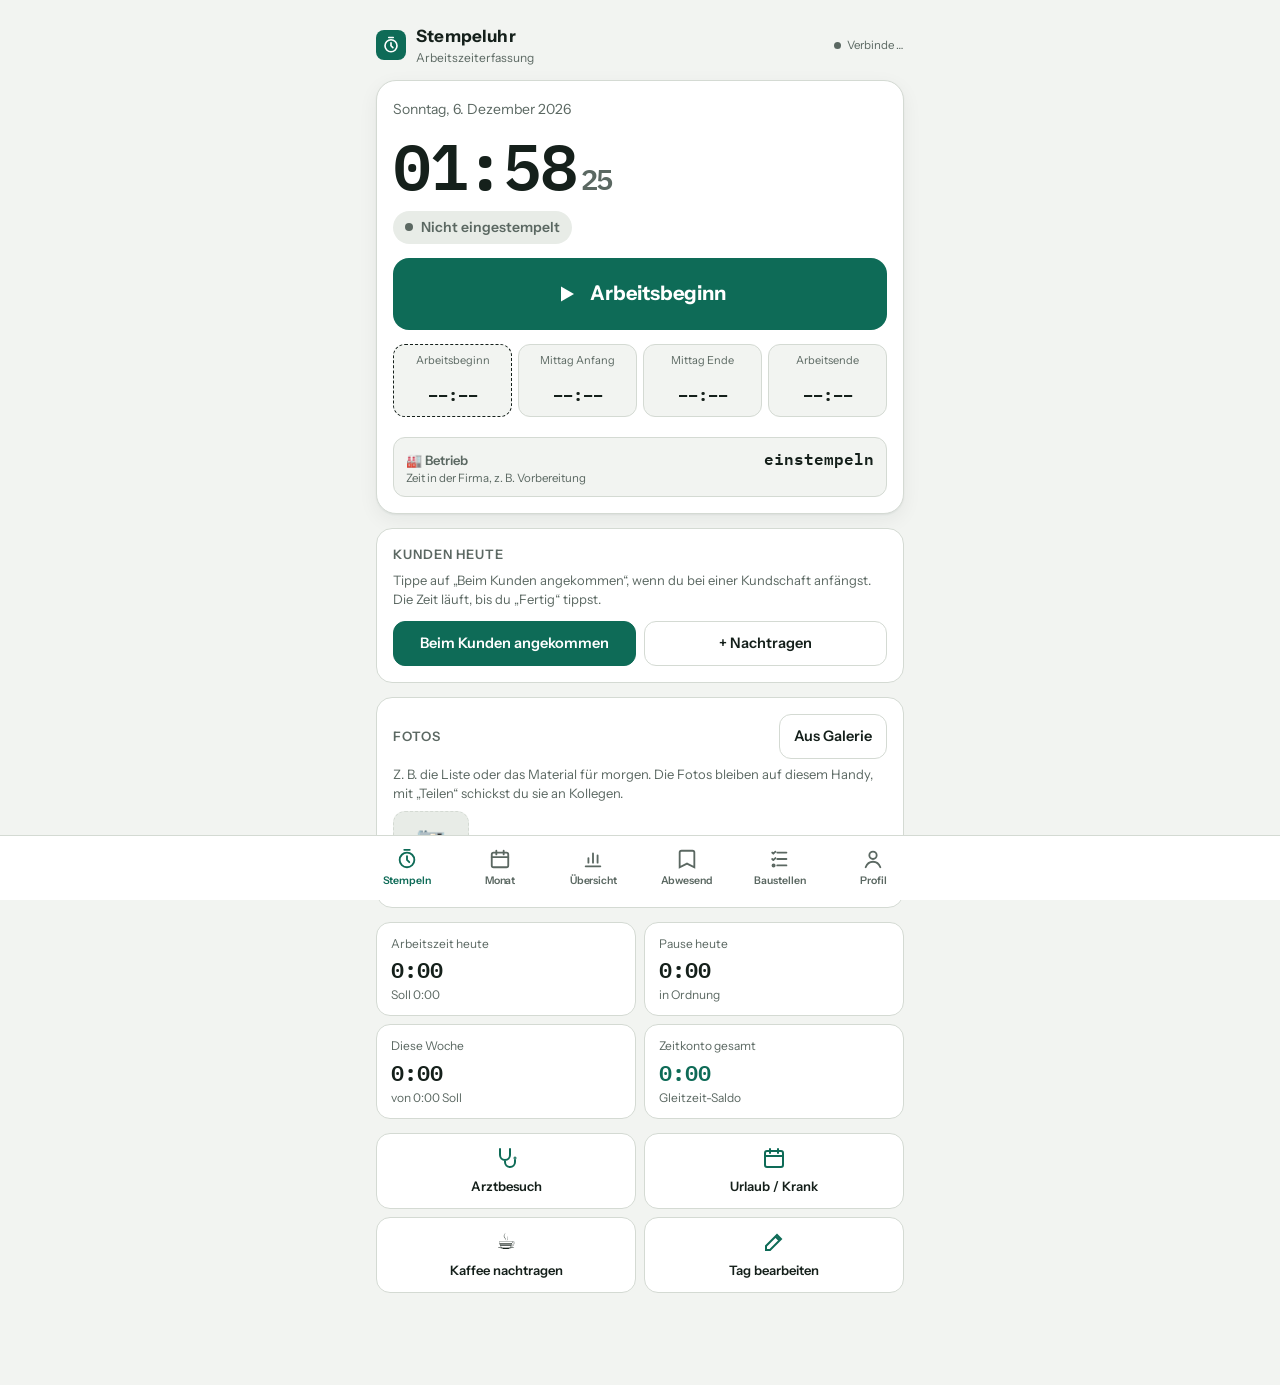
==== commit 3e5fbc05: "v4.8: Urlaubskalender mit Countdown, Brückentag-Tipps, Resturlaub-Ring und ZA-Tagen Co-Authored-By: " ====
--- a/android/stempeluhr-source.html
+++ b/android/stempeluhr-source.html
@@ -316,6 +316,49 @@
 .toast span { flex: 1; min-width: 0; }
 
 .empty { text-align: center; padding: 20px 8px; color: var(--muted); font-size: 14px; }
+
+/* Urlaubskalender */
+.uc-head { display: flex; align-items: center; justify-content: space-between; gap: 8px; margin-bottom: 10px; }
+.uc-head h2 { margin: 0; }
+.uc-yr { display: flex; align-items: center; gap: 4px; font-family: var(--f-num); font-weight: 700; font-size: 16px; }
+.uc-yr button { background: none; border: 0; color: var(--ink); padding: 6px; border-radius: 8px; display: flex; }
+.uc-leg { display: flex; flex-wrap: wrap; gap: 6px 12px; font-size: 12px; color: var(--muted); margin-bottom: 10px; }
+.uc-leg i { display: inline-block; width: 12px; height: 12px; border-radius: 3px; vertical-align: -2px; margin-right: 4px; }
+.uc-ms { display: grid; grid-template-columns: repeat(2, minmax(0,1fr)); gap: 14px 12px; }
+@media (min-width: 560px) { .uc-ms { grid-template-columns: repeat(3, minmax(0,1fr)); } }
+.uc-m b { display: block; font-size: 13px; margin-bottom: 4px; }
+.uc-m b small { font-weight: 600; color: var(--accent); margin-left: 4px; }
+.uc-g { display: grid; grid-template-columns: repeat(7, minmax(0,1fr)); gap: 2px; }
+.uc-g span { font-size: 9.5px; color: var(--muted); text-align: center; }
+.uc-d { appearance: none; border: 0; padding: 0; aspect-ratio: 1; min-width: 0; border-radius: 5px; background: transparent; color: var(--ink); font: 600 11px/1 var(--f-num); font-variant-numeric: tabular-nums; cursor: pointer; }
+.uc-d.w { color: var(--muted); opacity: .55; }
+.uc-d.f { color: var(--break); background: var(--break-soft); opacity: 1; }
+.uc-d.lw { background: var(--break-soft); opacity: .8; }
+.uc-d.b { box-shadow: inset 0 0 0 2px var(--break); }
+.uc-d.a { background: var(--violet-soft); color: var(--violet); }
+.uc-d.u { background: var(--accent); color: var(--accent-ink); }
+.uc-d.uh { background: linear-gradient(135deg, var(--accent) 50%, var(--accent-soft) 50%); color: var(--ink); }
+.uc-d.t { box-shadow: inset 0 0 0 2px var(--accent); }
+.uc-d.s { background: var(--blue); color: #fff; }
+.uc-sel { margin: 10px 0 0; padding: 10px 12px; border-radius: 10px; background: var(--accent-soft); font-size: 14px; display: flex; align-items: center; justify-content: space-between; gap: 8px; }
+.uc-blocks { margin-top: 14px; }
+.uc-cd { text-align: center; padding: 4px 0 2px; }
+.uc-cd .big { font: 700 54px/1 var(--f-num); color: var(--accent); font-variant-numeric: tabular-nums; }
+.uc-cd .lbl { font-size: 15px; font-weight: 600; margin-top: 4px; }
+.uc-cd .sub2 { font-size: 13px; color: var(--muted); margin-top: 4px; }
+.uc-bar { height: 12px; border-radius: 999px; background: var(--surface-2); overflow: hidden; margin: 12px 0 4px; }
+.uc-bar i { display: block; height: 100%; border-radius: 999px; background: linear-gradient(90deg, var(--accent-soft), var(--accent)); }
+.uc-barl { display: flex; justify-content: space-between; font-size: 11.5px; color: var(--muted); }
+.uc-row { display: grid; grid-template-columns: auto minmax(0,1fr); gap: 14px; align-items: center; margin-top: 14px; padding-top: 14px; border-top: 1px solid var(--line); }
+.uc-ring { position: relative; width: 104px; height: 104px; }
+.uc-ring svg { transform: rotate(-90deg); }
+.uc-ring div { position: absolute; inset: 0; display: flex; flex-direction: column; align-items: center; justify-content: center; }
+.uc-ring b { font: 700 24px/1 var(--f-num); }
+.uc-ring small { font-size: 11px; color: var(--muted); }
+.uc-za { font-size: 14px; line-height: 1.45; }
+.uc-za b { font-family: var(--f-num); }
+.uc-br .li b { font-size: 14.5px; }
+.uc-gain { font: 700 13px var(--f-num); color: var(--break); white-space: nowrap; }
 </style>
 
 <div class="app">
@@ -1286,6 +1329,119 @@
 const fmtShort = ds => { const d = parseDs(ds); return `${WD[d.getDay()]} ${d.getDate()}.${d.getMonth() + 1}.`; };
 const fmtDate = ts => { const d = new Date(ts); return `${d.getDate()}.${d.getMonth() + 1}.${d.getFullYear()}`; };
 
+
+/* ---------- Urlaubskalender ---------- */
+let ucYear = +todayDs().slice(0, 4), ucSel = null;
+const isVac = k => k === "urlaub" || k === "urlaub_halb";
+function ucBlocks(year) { return absenceGroups(String(year)).filter(g => isVac(g.kind)).reverse(); }
+const vacDays = g => g.days.filter(x => sollBase(x) > 0).length * (g.kind === "urlaub_halb" ? .5 : 1);
+const dn = n => String(n).replace(".", ",");
+
+/* Freie Tage: Wochenende, Feiertag oder schon Urlaub */
+const ucFree = ds => { if (sollBase(ds) === 0) return true; const r = getRec(ds); return !!(r && r.kind === "urlaub"); };
+function ucRun(ds, dir) { const out = []; let x = addDays(ds, dir); while (ucFree(x) && out.length < 40) { out.push(x); x = addDays(x, dir); } return out; }
+/* Brückentage: 1–2 Arbeitstage zwischen freien Tagen, wo ein Feiertag beteiligt ist */
+function ucBridges(year) {
+  const res = [], seen = new Set();
+  for (let x = `${year}-01-01`; x.startsWith(String(year)); x = addDays(x, 1)) {
+    if (ucFree(x) || seen.has(x) || !ucFree(addDays(x, -1))) continue;
+    const gap = [x]; let n = addDays(x, 1);
+    while (!ucFree(n) && gap.length < 3) { gap.push(n); n = addDays(n, 1); }
+    if (gap.length > 2) continue;
+    gap.forEach(g => seen.add(g));
+    const left = ucRun(x, -1), right = ucRun(gap[gap.length - 1], 1), free = [...left, ...right];
+    if (!free.some(f => holidayName(f))) continue;
+    const total = free.length + gap.length;
+    if (total < 4) continue;
+    res.push({ days: gap, free, from: left.length ? left[left.length - 1] : x, to: right.length ? right[right.length - 1] : gap[gap.length - 1], total, hol: free.map(holidayName).filter(Boolean)[0] });
+  }
+  return res;
+}
+const workdaysBetween = (a, b) => { let n = 0, x = a; while (x < b) { if (sollBase(x) > 0) n++; x = addDays(x, 1); } return n; };
+function ucTop() {
+  const today = todayDs(), year = today.slice(0, 4), v = vacation(year);
+  const all = [...ucBlocks(+year), ...ucBlocks(+year + 1)].filter(g => g.kind === "urlaub");
+  const cur = all.find(g => g.from <= today && g.to >= today), next = all.find(g => g.from > today);
+  let cd;
+  if (cur) {
+    const left = ucRun(cur.to, 1), back = addDays(left.length ? left[left.length - 1] : cur.to, 1);
+    cd = `<div class="uc-cd"><div class="big">🌴</div><div class="lbl">Du bist im Urlaub!</div><div class="sub2">Wieder arbeiten am ${fmtShort(back)}</div></div>`;
+  } else if (next) {
+    const n = workdaysBetween(today, next.from) - (sollBase(today) > 0 && (getRec(today) || {}).out ? 1 : 0);
+    const before = ucRun(next.from, -1), after = ucRun(next.to, 1), first = before.length ? before[before.length - 1] : next.from, last = after.length ? after[after.length - 1] : next.to;
+    let freeN = 0; for (let x = first; x <= last; x = addDays(x, 1)) freeN++;
+    const prev = all.filter(g => g.to < today).pop(), start = prev ? addDays(prev.to, 1) : `${year}-01-01`;
+    const tot = Math.max(1, workdaysBetween(start, next.from)), pct = Math.max(3, Math.min(100, Math.round((tot - Math.max(0, n)) / tot * 100)));
+    cd = `<div class="uc-cd"><div class="big">${Math.max(0, n)}</div><div class="lbl">${n === 1 ? "Arbeitstag" : "Arbeitstage"} bis zum Urlaub</div><div class="sub2">${fmtShort(next.from)}${next.to !== next.from ? " – " + fmtShort(next.to) : ""} · ${freeN} Tage frei am Stück</div></div>
+      <div class="uc-bar"><i style="width:${pct}%"></i></div><div class="uc-barl"><span>${prev ? "seit letztem Urlaub" : "seit Jahresbeginn"}</span><span>${pct} % geschafft</span></div>`;
+  } else cd = `<div class="uc-cd"><div class="lbl">Noch kein Urlaub geplant</div><div class="sub2">Tipp: Unten im Kalender antippen oder einen Brückentag nutzen.</div></div>`;
+  const R = 44, C = 2 * Math.PI * R, tot = Math.max(v.total, .5), seg = (val, off, col) => `<circle cx="52" cy="52" r="${R}" fill="none" stroke="${col}" stroke-width="12" stroke-dasharray="${Math.max(0, val / tot * C)} ${C}" stroke-dashoffset="${-off / tot * C}"/>`;
+  const ring = `<div class="uc-ring" role="img" aria-label="${dn(v.rest)} von ${dn(v.total)} Urlaubstagen übrig"><svg width="104" height="104" viewBox="0 0 104 104"><circle cx="52" cy="52" r="${R}" fill="none" stroke="var(--surface-2)" stroke-width="12"/>${seg(Math.min(v.taken, tot), 0, "var(--accent)")}${seg(Math.min(v.planned, Math.max(0, tot - v.taken)), v.taken, "var(--accent-soft)")}</svg><div><b class="${v.rest >= 0 ? "" : "neg"}">${dn(v.rest)}</b><small>von ${dn(v.total)} übrig</small></div></div>`;
+  const wk = sollWoche(), wd = wk.filter(m => m > 0), avg = wd.length ? wd.reduce((a, b) => a + b, 0) / wd.length : 480, saldo = totalSaldo(), za = Math.floor(saldo / avg * 2) / 2;
+  const zaTxt = saldo > 0 ? `⏱️ Überstunden <b>${hm(saldo)} h</b><br>reichen für <b>${dn(za)} Tag${za === 1 ? "" : "e"}</b> Zeitausgleich <small class="hint" style="display:block">bei Ø ${hm(Math.round(avg))} h pro Arbeitstag</small>` : `⏱️ Zeitkonto <b>${hmSigned(saldo)} h</b><br><small class="hint">Noch keine Überstunden für Zeitausgleich.</small>`;
+  return `<section class="card"><h2>Nächster Urlaub</h2>${cd}
+    <div class="uc-row">${ring}<div class="uc-za"><div style="margin-bottom:6px">🏖️ Verbraucht <b>${dn(v.taken)}</b> · geplant <b>${dn(v.planned)}</b></div>${zaTxt}</div></div></section>`;
+}
+function ucBridgeCard() {
+  const today = todayDs(), list = ucBridges(ucYear).filter(b => b.days[0] > today);
+  if (!list.length) return "";
+  return `<section class="card uc-br"><h2>Brückentag-Tipps ${ucYear}</h2><p class="hint" style="margin:0 0 8px">Mit wenig Urlaub viele freie Tage am Stück.</p><div class="list">${list.map(b => `<div class="li"><div><b>${b.days.length} Tag${b.days.length === 1 ? "" : "e"} Urlaub → ${b.total} Tage frei</b><small>${b.days.map(fmtShort).join(", ")} · ${esc(b.hol || "")} · frei ${fmtShort(b.from)} – ${fmtShort(b.to)}</small></div><button class="btn" data-act="ucbridge" data-from="${b.days[0]}" data-to="${b.days[b.days.length - 1]}">Eintragen</button></div>`).join("")}</div></section>`;
+}
+function urlCal() {
+  const y = ucYear, today = todayDs(), v = vacation(String(y)), blocks = ucBlocks(y), br = ucBridges(y), brDays = new Set(br.flatMap(b => b.days)), lw = new Set(br.flatMap(b => b.free));
+  const legend = `<div class="uc-leg"><span><i style="background:var(--accent)"></i>Urlaub</span><span><i style="background:linear-gradient(135deg,var(--accent) 50%,var(--accent-soft) 50%)"></i>½ Tag</span><span><i style="background:var(--break-soft);border:1px solid var(--break)"></i>Feiertag</span><span><i style="box-shadow:inset 0 0 0 2px var(--break)"></i>Brückentag</span><span><i style="background:var(--violet-soft)"></i>Krank / andere</span></div>`;
+  let ms = "";
+  for (let m = 1; m <= 12; m++) {
+    const mk = `${y}-${String(m).padStart(2, "0")}`, first = parseDs(mk + "-01"), nd = new Date(y, m, 0).getDate();
+    let cells = ["Mo", "Di", "Mi", "Do", "Fr", "Sa", "So"].map(w => `<span>${w[0]}</span>`).join("") + "<i></i>".repeat((first.getDay() + 6) % 7), cnt = 0;
+    for (let d = 1; d <= nd; d++) {
+      const ds = `${mk}-${String(d).padStart(2, "0")}`, r = getRec(ds), k = r && r.kind, hol = holidayName(ds), work = sollBase(ds) > 0;
+      let c = !work ? (hol ? "f" : lw.has(ds) ? "w lw" : "w") : brDays.has(ds) ? "b" : "";
+      if (k && k !== "arbeit") { if (k === "urlaub") c = "u"; else if (k === "urlaub_halb") c = "uh"; else if (work) c = "a"; }
+      if (work && isVac(k)) cnt += k === "urlaub_halb" ? .5 : 1;
+      if (ucSel && ds === ucSel) c = "s";
+      if (ds === today) c += " t";
+      const tip = hol ? hol : k && k !== "arbeit" ? (KINDS[k] || {}).label || "" : "";
+      cells += `<button class="uc-d ${c}" data-act="ucday" data-ds="${ds}" aria-label="${fmtShort(ds)}${tip ? " " + esc(tip) : ""}">${d}</button>`;
+    }
+    ms += `<div class="uc-m"><b>${MONTHS[m - 1]}${cnt ? `<small>${dn(cnt)} T</small>` : ""}</b><div class="uc-g">${cells}</div></div>`;
+  }
+  const sel = ucSel ? `<div class="uc-sel"><span>Ab <b>${fmtShort(ucSel)}</b>. Jetzt den letzten Urlaubstag antippen (oder denselben Tag für 1 Tag).</span><button class="btn ghost" data-act="ucclear" aria-label="Auswahl abbrechen">${ICON.x}</button></div>`
+    : `<p class="hint" style="margin:10px 0 0">Ersten und letzten Urlaubstag antippen, dann eintragen. Wochenenden und Feiertage zählen nicht als Urlaubstag.</p>`;
+  const list = blocks.length ? `<div class="list uc-blocks">${blocks.map(g => `<div class="li"><div><b>${fmtShort(g.from)}${g.to !== g.from ? " – " + fmtShort(g.to) : ""}</b> ${g.from > today ? '<span class="chip">geplant</span>' : ""}<small>${dn(vacDays(g))} Urlaubstag${vacDays(g) === 1 ? "" : "e"}${g.kind === "urlaub_halb" ? " (½ Tag)" : ""}</small></div><button class="btn ghost" data-act="delgroup" data-days="${g.days.join(",")}" aria-label="Urlaub löschen">${ICON.x}</button></div>`).join("")}</div>`
+    : `<div class="empty uc-blocks">Noch kein Urlaub in ${y} eingetragen.</div>`;
+  const sum = String(y) === today.slice(0, 4) ? `<b>${dn(v.taken + v.planned)}</b> von ${dn(v.total)} Tagen verplant · Rest <b class="${v.rest >= 0 ? "pos" : "neg"}">${dn(v.rest)}</b>` : `<b>${dn(v.taken + v.planned)}</b> Urlaubstage in ${y}`;
+  return `<section class="card" id="uc-card">
+    <div class="uc-head"><h2>Urlaubskalender</h2><div class="uc-yr"><button data-act="ucy" data-d="-1" aria-label="Voriges Jahr">${ICON.left}</button>${y}<button data-act="ucy" data-d="1" aria-label="Nächstes Jahr">${ICON.right}</button></div></div>
+    <p class="small" style="margin:0 0 10px">${sum}</p>
+    ${legend}<div class="uc-ms">${ms}</div>${sel}${list}
+  </section>`;
+}
+function ucAct(act, el) {
+  if (act === "ucy") { ucYear += +el.dataset.d; ucSel = null; render(); return; }
+  if (act === "ucclear") { ucSel = null; render(); return; }
+  if (act === "ucbridge") { ucSel = el.dataset.from; return ucAct("ucday", { dataset: { ds: el.dataset.to } }); }
+  if (act === "ucday") {
+    const ds = el.dataset.ds, r = getRec(ds);
+    if (!ucSel && r && isVac(r.kind)) { const g = ucBlocks(ds.slice(0, 4)).find(b => b.days.includes(ds)); if (g) { const b = document.querySelector(`[data-act=delgroup][data-days="${g.days.join(",")}"]`); if (b) { b.click(); return; } } }
+    if (!ucSel) { ucSel = ds; render(); return; }
+    const from = ucSel < ds ? ucSel : ds, to = ucSel < ds ? ds : ucSel;
+    let n = 0, other = 0, x = from;
+    while (x <= to) { if (sollBase(x) > 0) { n++; const k = (getRec(x) || {}).kind; if (k && k !== "arbeit" && !isVac(k)) other++; } x = addDays(x, 1); }
+    if (!n) { ucSel = null; toast("In diesem Zeitraum liegt kein Arbeitstag."); render(); return; }
+    const v = vacation(from.slice(0, 4)), same = from.slice(0, 4) === to.slice(0, 4) && from.slice(0, 4) === todayDs().slice(0, 4);
+    openSheet(`<h3>Urlaub eintragen?</h3><p class="sub">${fmtShort(from)}${to !== from ? " – " + fmtShort(to) : ""} · <b>${n} Urlaubstag${n === 1 ? "" : "e"}</b>${same ? ` · Rest danach ${dn(v.rest - n)} Tage` : ""}</p>
+      ${other ? `<p class="hint">${other} Tag${other === 1 ? " ist" : "e sind"} schon als andere Abwesenheit eingetragen und wird überschrieben.</p>` : ""}
+      <div class="sheet-actions"><button class="btn primary grow" data-act="ucok" data-from="${from}" data-to="${to}" data-k="urlaub">Eintragen</button>${n === 1 ? `<button class="btn grow" data-act="ucok" data-from="${from}" data-to="${to}" data-k="urlaub_halb">½ Tag</button>` : ""}<button class="btn grow" data-act="closesheet-btn">Abbrechen</button></div>`);
+    return;
+  }
+  if (act === "ucok") {
+    const kind = el.dataset.k; let x = el.dataset.from, n = 0;
+    while (x <= el.dataset.to) { if (sollBase(x) > 0) { const r = clone(getRec(x) || {}); r.kind = kind; setRec(x, r); n++; } x = addDays(x, 1); }
+    ucSel = null; closeSheet(); toast(`${KINDS[kind].label} für ${n} Arbeitstag${n === 1 ? "" : "e"} eingetragen.`); render();
+  }
+}
+
 function viewAbw() {
   const year = todayDs().slice(0, 4), v = vacation(year), groups = absenceGroups(year), today = todayDs();
   const opts = Object.entries(KINDS).filter(([k]) => k !== "arbeit" && k !== "feiertag").map(([k, K]) => `<option value="${k}">${esc(K.label)}${K.hint ? " (" + esc(K.hint) + ")" : ""}</option>`).join("");
@@ -1295,7 +1451,7 @@
     return `<div class="li"><div><span class="chip ${K.cls || ""}">${esc(K.label || g.kind)}</span> ${g.from > today ? '<span class="chip">geplant</span>' : ""}<small>${fmtShort(g.from)}${g.to !== g.from ? " – " + fmtShort(g.to) : ""} · ${String(n).replace(".", ",")} Arbeitstag${n === 1 ? "" : "e"}</small></div>
       <button class="btn ghost" data-act="delgroup" data-days="${g.days.join(",")}" aria-label="Eintrag löschen">${ICON.x}</button></div>`;
   }).join("") : `<div class="empty">Noch keine Abwesenheiten in ${year}. Trag oben Urlaub, Krankenstand oder Zeitausgleich ein.</div>`;
-  return `
+  return `${ucTop()}${urlCal()}${ucBridgeCard()}
   <section class="card">
     <h2>Abwesenheit eintragen</h2>
     <form class="form" id="abs-form">
@@ -2722,6 +2878,7 @@
       catch (x) { ta.focus(); ta.select(); toast("Text markiert. Jetzt kopieren."); }
       break;
     }
+    case "ucy": case "ucclear": case "ucday": case "ucok": case "ucbridge": ucAct(act, el); break;
     case "delgroup": {
       const days = el.dataset.days.split(",");
       openSheet(`<h3>Abwesenheit löschen?</h3><p class="sub">${fmtShort(days[0])}${days.length > 1 ? " – " + fmtShort(days[days.length - 1]) : ""} wird wieder als normaler Arbeitstag geführt.</p>
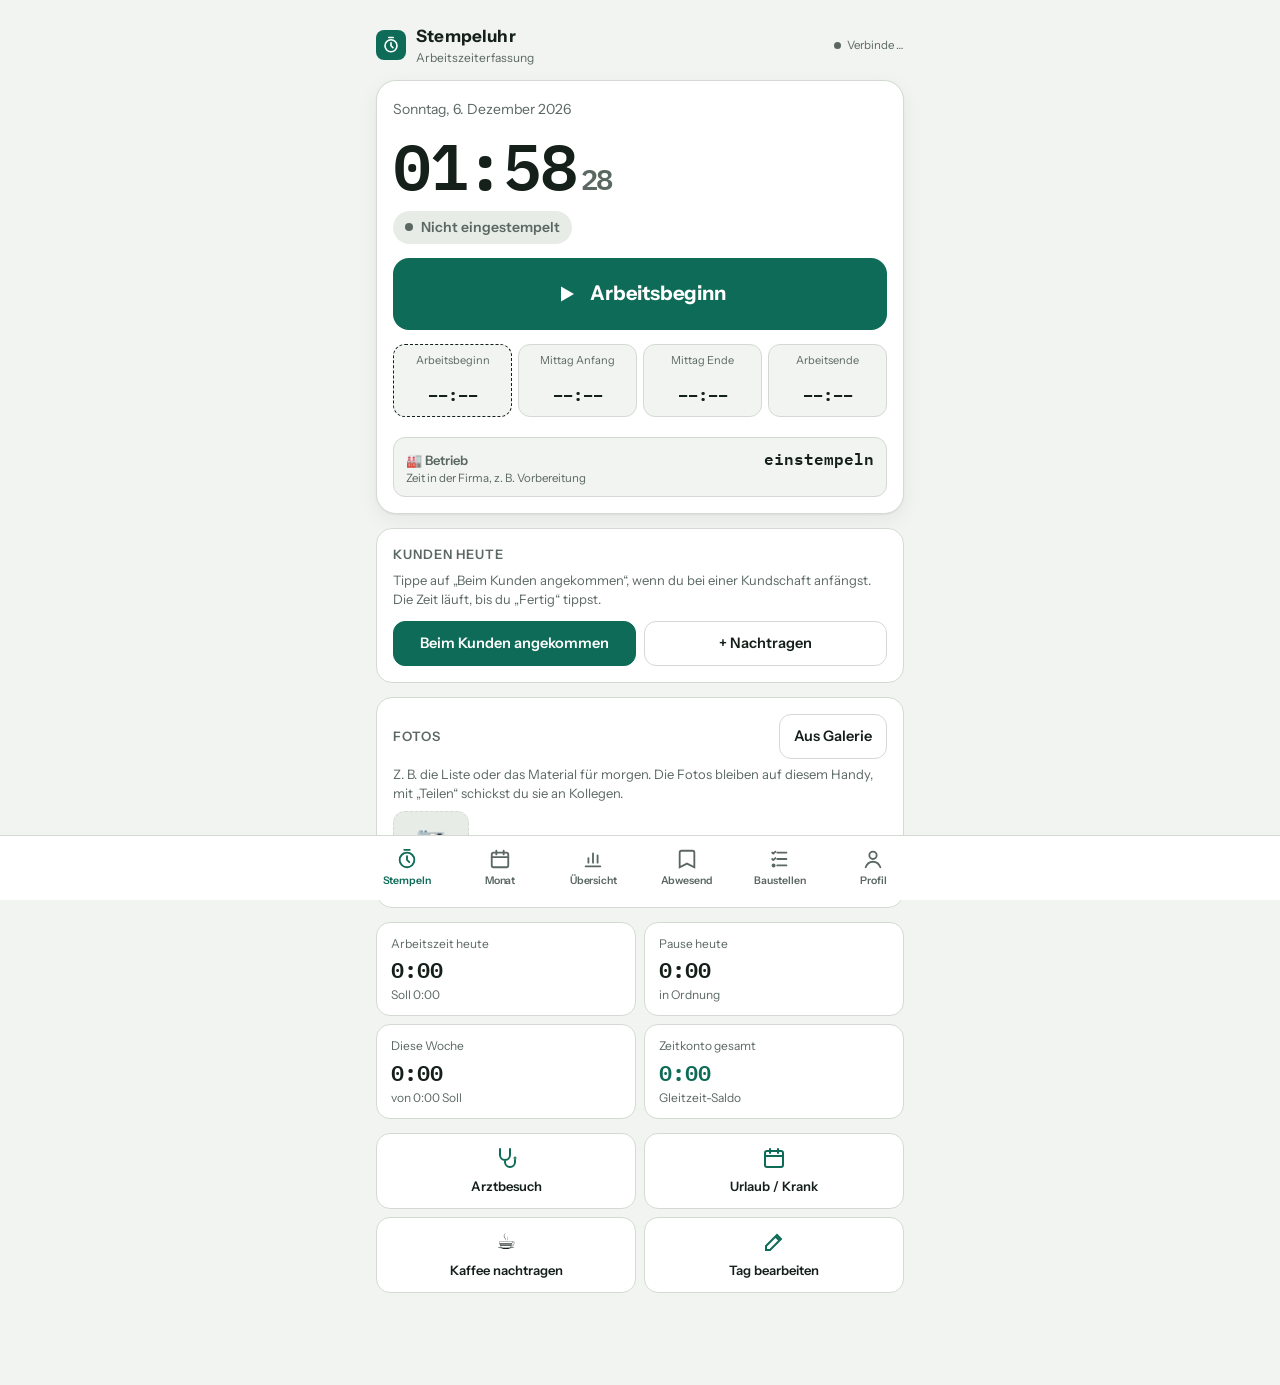
==== commit 8efca307: "v4.9: Hinweis und Knopf, wenn der Reiter Baustellen ausgeblendet ist; beim Verbinden einblenden Co-A" ====
--- a/android/stempeluhr-source.html
+++ b/android/stempeluhr-source.html
@@ -1550,6 +1550,7 @@
     <div class="field"><label for="tm-code">Firmencode</label><div class="pw-wrap"><input id="tm-code" type="password" autocomplete="off" autocapitalize="off" spellcheck="false" value="${esc(S.settings.firmencode || "")}" placeholder="z. B. Mayr-Tischlerei-48-Haus7"><button type="button" class="pw-eye" data-act="tmeye" aria-label="Code anzeigen" aria-pressed="false">👁</button></div></div>
     <p class="hint" style="margin:6px 0 10px">Andere sehen deine Einträge mit deinem Namen: <b>${esc(myName())}</b>${S.settings.name ? "" : " (oben bei Name eintragen)"}.</p>
     ${tmOn() ? tmStatusLine() : ""}
+    ${!on("baust") ? `<div class="uc-sel" style="margin:0 0 10px;background:var(--break-soft)"><span>⚠️ Der Reiter <b>Baustellen</b> ist bei dir ausgeblendet. Dort siehst du die Einträge der Kollegen.</span></div><button class="btn primary" style="width:100%;margin-bottom:10px" data-act="showbaust">Reiter Baustellen einblenden</button>` : ""}
     <div class="btn-row"><button class="btn primary grow" data-act="tmsave">${tmOn() ? "Code ändern" : "Verbinden"}</button>${tmOn() ? `<button class="btn grow" data-act="tmoff">Nicht mehr teilen</button>` : ""}</div>
   </section>
   <section class="card">
@@ -2803,9 +2804,10 @@
       catch (x) { toast(`PDF konnte nicht erstellt werden (${(x && x.message) || "Fehler"}).`); }
       el.disabled = false; el.textContent = "📄 Als PDF teilen"; break; }
     case "moneyeye": { moneyShow = !moneyShow; const y = window.scrollY; render(); window.scrollTo(0, y); break; }
+    case "showbaust": S.settings.zeigen = { ...(S.settings.zeigen || {}), baust: true }; saveSettings(); tab = "baust"; try { sessionStorage.setItem("stempeluhr.tab", tab); } catch (x) {} render(); window.scrollTo(0, 0); tmSoon(300); toast("Reiter Baustellen ist wieder da."); break;
     case "tmeye": { const i = $("tm-code"), show = i.type === "password"; i.type = show ? "text" : "password"; el.setAttribute("aria-pressed", show); el.setAttribute("aria-label", show ? "Code verbergen" : "Code anzeigen"); el.textContent = show ? "🙈" : "👁"; break; }
     case "tmsave": { const v = ($("tm-code").value || "").trim(); if (v.length < 10) { toast("Der Firmencode braucht mindestens 10 Zeichen, am besten mit Zahlen."); break; }
-      S.settings.firmencode = v; tmSetState({ seit: 0, code: "", pushedCode: "", err: "", last: 0 });
+      S.settings.firmencode = v; S.settings.zeigen = { ...(S.settings.zeigen || {}), baust: true }; tmSetState({ seit: 0, code: "", pushedCode: "", err: "", last: 0 });
       saveSettings(); toast("Verbunden. Wird jetzt abgeglichen …"); render(); setTimeout(() => tmSync(true), 300); break; }
     case "tmoff": if (!confirm("Nicht mehr mit der Firma teilen? Deine Einträge bleiben auf dem Handy.")) break; S.settings.firmencode = ""; tmSetState({ seit: 0, code: "", err: "", last: 0 }); saveSettings(); render(); break;
     case "skopen": openSkizze(el.dataset.k, bsLabelByKey(el.dataset.k), el.dataset.id); break;
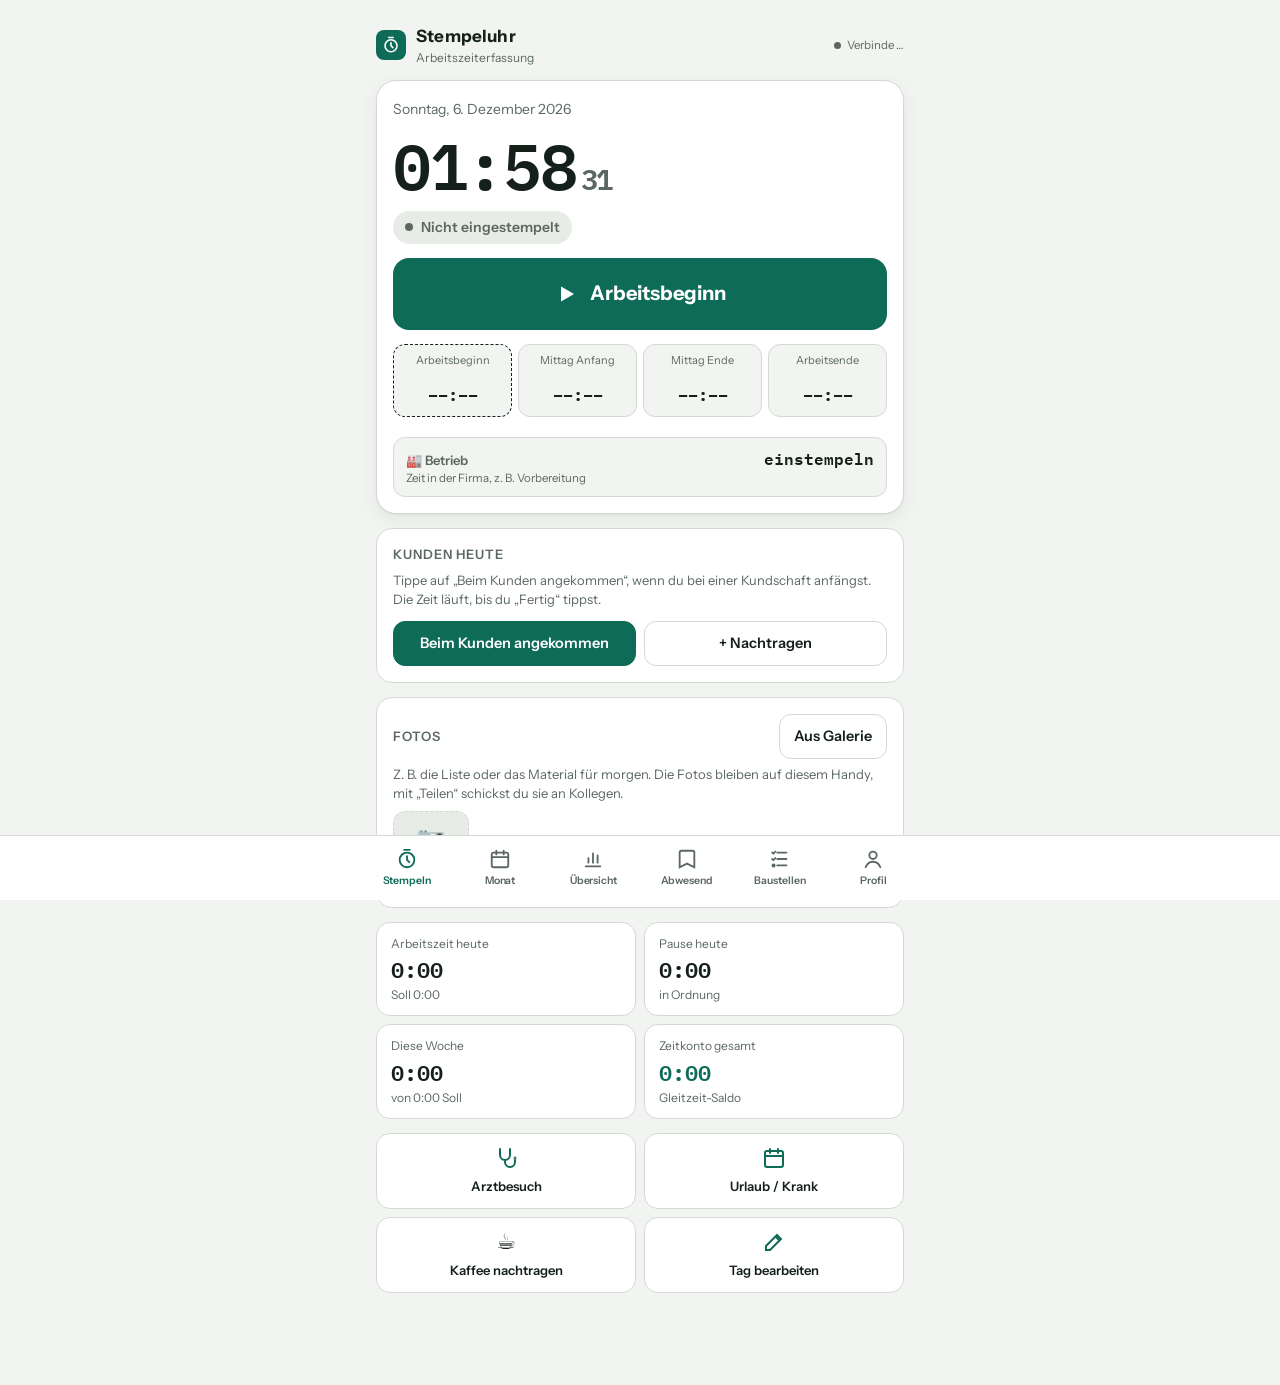
==== commit a96475d1: "v5.0: Urlaubskalender klarer: Urlaub als durchgehendes Band, Urlaubsliste oben, Feiertage rot, Brück" ====
--- a/android/stempeluhr-source.html
+++ b/android/stempeluhr-source.html
@@ -328,17 +328,31 @@
 @media (min-width: 560px) { .uc-ms { grid-template-columns: repeat(3, minmax(0,1fr)); } }
 .uc-m b { display: block; font-size: 13px; margin-bottom: 4px; }
 .uc-m b small { font-weight: 600; color: var(--accent); margin-left: 4px; }
-.uc-g { display: grid; grid-template-columns: repeat(7, minmax(0,1fr)); gap: 2px; }
+.uc-g { display: grid; grid-template-columns: repeat(7, minmax(0,1fr)); gap: 3px 0; }
 .uc-g span { font-size: 9.5px; color: var(--muted); text-align: center; }
 .uc-d { appearance: none; border: 0; padding: 0; aspect-ratio: 1; min-width: 0; border-radius: 5px; background: transparent; color: var(--ink); font: 600 11px/1 var(--f-num); font-variant-numeric: tabular-nums; cursor: pointer; }
 .uc-d.w { color: var(--muted); opacity: .55; }
-.uc-d.f { color: var(--break); background: var(--break-soft); opacity: 1; }
-.uc-d.lw { background: var(--break-soft); opacity: .8; }
-.uc-d.b { box-shadow: inset 0 0 0 2px var(--break); }
+.uc-d { margin: 0 1px; }
+.uc-d.f { color: #fff; background: var(--danger); opacity: 1; }
+.uc-d.b { background: repeating-linear-gradient(135deg, var(--break) 0 4px, var(--break-soft) 4px 8px); color: var(--ink); box-shadow: inset 0 0 0 2px var(--break); font-weight: 800; }
+.uc-d.b { text-shadow: 0 0 3px var(--surface), 0 0 3px var(--surface); }
+.uc-d.z { background: var(--blue); color: #fff; }
+/* Urlaubsband: von erstem bis letztem Urlaubstag durchgehend */
+.uc-d.ub { margin: 0; border-radius: 0; background: color-mix(in srgb, var(--accent) 38%, var(--surface)); color: var(--ink); opacity: 1; }
+.uc-d.ub.u { background: var(--accent); color: var(--accent-ink); }
+.uc-d.ub.f { background: color-mix(in srgb, var(--accent) 38%, var(--surface)); color: var(--danger); font-weight: 800; }
+.uc-d.ubs, .uc-d.ub.mo { border-top-left-radius: 8px; border-bottom-left-radius: 8px; }
+.uc-d.ube, .uc-d.ub.so { border-top-right-radius: 8px; border-bottom-right-radius: 8px; }
+.uc-bl { margin: 0 0 14px; display: grid; gap: 6px; }
+.uc-bl .bk { display: flex; align-items: center; gap: 10px; padding: 9px 10px 9px 12px; border-radius: 10px; background: var(--accent-soft); border-left: 5px solid var(--accent); }
+.uc-bl .bk div { flex: 1; min-width: 0; }
+.uc-bl .bk b { display: block; font-size: 15px; }
+.uc-bl .bk small { color: var(--muted); font-size: 12.5px; }
+.uc-bl .bk.past { opacity: .6; }
 .uc-d.a { background: var(--violet-soft); color: var(--violet); }
 .uc-d.u { background: var(--accent); color: var(--accent-ink); }
 .uc-d.uh { background: linear-gradient(135deg, var(--accent) 50%, var(--accent-soft) 50%); color: var(--ink); }
-.uc-d.t { box-shadow: inset 0 0 0 2px var(--accent); }
+.uc-d.t { box-shadow: inset 0 0 0 2px var(--blue); }
 .uc-d.s { background: var(--blue); color: #fff; }
 .uc-sel { margin: 10px 0 0; padding: 10px 12px; border-radius: 10px; background: var(--accent-soft); font-size: 14px; display: flex; align-items: center; justify-content: space-between; gap: 8px; }
 .uc-blocks { margin-top: 14px; }
@@ -1338,7 +1352,7 @@
 const dn = n => String(n).replace(".", ",");
 
 /* Freie Tage: Wochenende, Feiertag oder schon Urlaub */
-const ucFree = ds => { if (sollBase(ds) === 0) return true; const r = getRec(ds); return !!(r && r.kind === "urlaub"); };
+const ucFree = ds => { if (sollBase(ds) === 0) return true; const r = getRec(ds); return !!(r && (r.kind === "urlaub" || r.kind === "za")); };
 function ucRun(ds, dir) { const out = []; let x = addDays(ds, dir); while (ucFree(x) && out.length < 40) { out.push(x); x = addDays(x, dir); } return out; }
 /* Brückentage: 1–2 Arbeitstage zwischen freien Tagen, wo ein Feiertag beteiligt ist */
 function ucBridges(year) {
@@ -1388,17 +1402,19 @@
   return `<section class="card uc-br"><h2>Brückentag-Tipps ${ucYear}</h2><p class="hint" style="margin:0 0 8px">Mit wenig Urlaub viele freie Tage am Stück.</p><div class="list">${list.map(b => `<div class="li"><div><b>${b.days.length} Tag${b.days.length === 1 ? "" : "e"} Urlaub → ${b.total} Tage frei</b><small>${b.days.map(fmtShort).join(", ")} · ${esc(b.hol || "")} · frei ${fmtShort(b.from)} – ${fmtShort(b.to)}</small></div><button class="btn" data-act="ucbridge" data-from="${b.days[0]}" data-to="${b.days[b.days.length - 1]}">Eintragen</button></div>`).join("")}</div></section>`;
 }
 function urlCal() {
-  const y = ucYear, today = todayDs(), v = vacation(String(y)), blocks = ucBlocks(y), br = ucBridges(y), brDays = new Set(br.flatMap(b => b.days)), lw = new Set(br.flatMap(b => b.free));
-  const legend = `<div class="uc-leg"><span><i style="background:var(--accent)"></i>Urlaub</span><span><i style="background:linear-gradient(135deg,var(--accent) 50%,var(--accent-soft) 50%)"></i>½ Tag</span><span><i style="background:var(--break-soft);border:1px solid var(--break)"></i>Feiertag</span><span><i style="box-shadow:inset 0 0 0 2px var(--break)"></i>Brückentag</span><span><i style="background:var(--violet-soft)"></i>Krank / andere</span></div>`;
+  const y = ucYear, today = todayDs(), v = vacation(String(y)), blocks = ucBlocks(y), br = ucBridges(y), brDays = new Set(br.flatMap(b => b.days).filter(d => d > today)), band = {};
+  for (const g of blocks) for (let x = g.from; x <= g.to; x = addDays(x, 1)) band[x] = (x === g.from ? " ubs" : "") + (x === g.to ? " ube" : "");
+  const legend = `<div class="uc-leg"><span><i style="background:var(--accent)"></i>Urlaubstag</span><span><i style="background:color-mix(in srgb,var(--accent) 38%,var(--surface))"></i>Wochenende im Urlaub</span><span><i style="background:var(--danger)"></i>Feiertag</span><span><i style="background:repeating-linear-gradient(135deg,var(--break) 0 3px,var(--break-soft) 3px 6px);box-shadow:inset 0 0 0 1.5px var(--break)"></i>Brückentag-Tipp: frei nehmen lohnt sich</span><span><i style="background:var(--blue)"></i>Zeitausgleich</span><span><i style="background:var(--violet-soft)"></i>Krank / andere</span><span><i style="box-shadow:inset 0 0 0 2px var(--blue)"></i>Heute</span></div>`;
   let ms = "";
   for (let m = 1; m <= 12; m++) {
     const mk = `${y}-${String(m).padStart(2, "0")}`, first = parseDs(mk + "-01"), nd = new Date(y, m, 0).getDate();
     let cells = ["Mo", "Di", "Mi", "Do", "Fr", "Sa", "So"].map(w => `<span>${w[0]}</span>`).join("") + "<i></i>".repeat((first.getDay() + 6) % 7), cnt = 0;
     for (let d = 1; d <= nd; d++) {
       const ds = `${mk}-${String(d).padStart(2, "0")}`, r = getRec(ds), k = r && r.kind, hol = holidayName(ds), work = sollBase(ds) > 0;
-      let c = !work ? (hol ? "f" : lw.has(ds) ? "w lw" : "w") : brDays.has(ds) ? "b" : "";
-      if (k && k !== "arbeit") { if (k === "urlaub") c = "u"; else if (k === "urlaub_halb") c = "uh"; else if (work) c = "a"; }
+      let c = !work ? (hol ? "f" : "w") : brDays.has(ds) ? "b" : "";
+      if (k && k !== "arbeit") { if (k === "urlaub") c = "u"; else if (k === "urlaub_halb") c = "uh"; else if (k === "za" && work) c = "z"; else if (work) c = "a"; }
       if (work && isVac(k)) cnt += k === "urlaub_halb" ? .5 : 1;
+      if (band[ds] !== undefined) { const wd = parseDs(ds).getDay(); c = c.replace(/\b[wb]\b/g, "").replace(/\buh\b/, "u") + " ub" + band[ds] + (wd === 1 ? " mo" : wd === 0 ? " so" : ""); }
       if (ucSel && ds === ucSel) c = "s";
       if (ds === today) c += " t";
       const tip = hol ? hol : k && k !== "arbeit" ? (KINDS[k] || {}).label || "" : "";
@@ -1414,7 +1430,8 @@
   return `<section class="card" id="uc-card">
     <div class="uc-head"><h2>Urlaubskalender</h2><div class="uc-yr"><button data-act="ucy" data-d="-1" aria-label="Voriges Jahr">${ICON.left}</button>${y}<button data-act="ucy" data-d="1" aria-label="Nächstes Jahr">${ICON.right}</button></div></div>
     <p class="small" style="margin:0 0 10px">${sum}</p>
-    ${legend}<div class="uc-ms">${ms}</div>${sel}${list}
+    ${blocks.length ? `<div class="uc-bl">${blocks.map(g => { let fr = 0; const b0 = ucRun(g.from, -1), b1 = ucRun(g.to, 1); for (let x = b0.length ? b0[b0.length - 1] : g.from, e = b1.length ? b1[b1.length - 1] : g.to; x <= e; x = addDays(x, 1)) fr++; const n = vacDays(g); return `<div class="bk${g.to < today ? " past" : ""}"><div><b>${fmtShort(g.from)}${g.to !== g.from ? " – " + fmtShort(g.to) : ""}</b><small>${dn(n)} Urlaubstag${n === 1 ? "" : "e"}${g.kind === "urlaub_halb" ? " (½ Tag)" : ""}${fr > n ? ` · ${fr} Tage frei am Stück` : ""}${g.to < today ? " · vorbei" : g.from > today ? "" : " · jetzt"}</small></div><button class="btn ghost" data-act="delgroup" data-days="${g.days.join(",")}" aria-label="Urlaub löschen">${ICON.x}</button></div>`; }).join("")}</div>` : `<div class="empty uc-blocks" style="margin:0 0 14px">Noch kein Urlaub in ${y} eingetragen.</div>`}
+    ${legend}<div class="uc-ms">${ms}</div>${sel}
   </section>`;
 }
 function ucAct(act, el) {
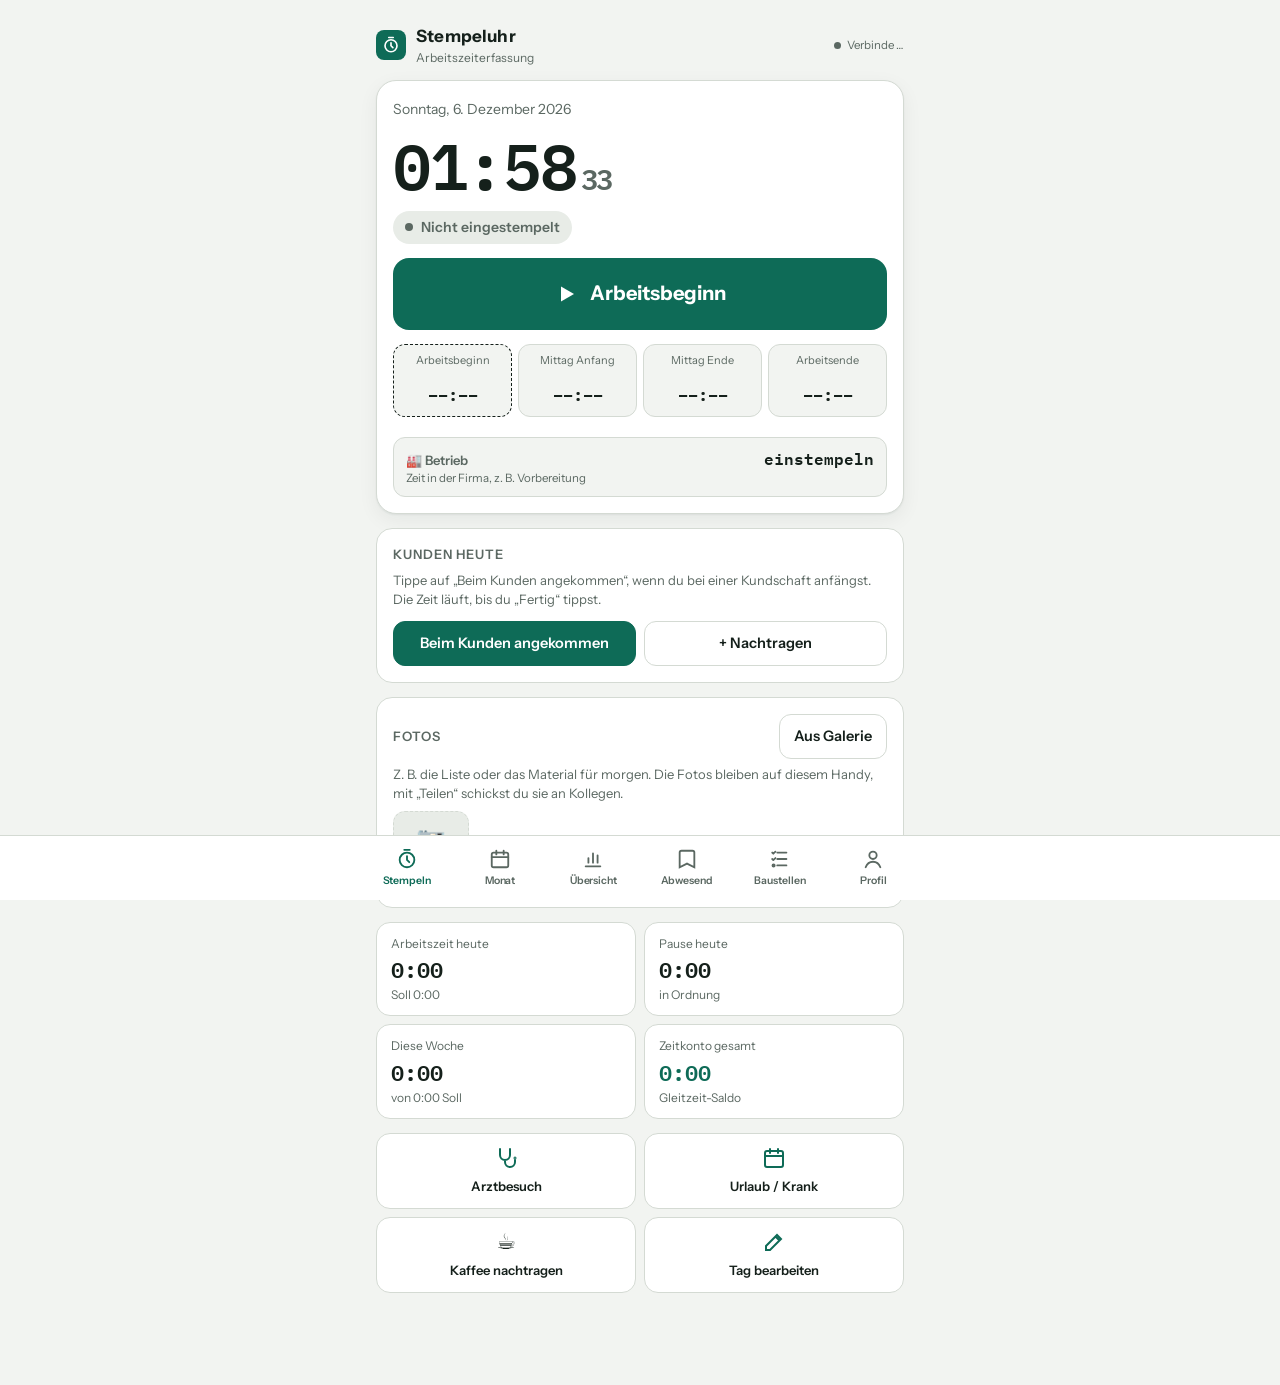
==== commit 9bcca7ff: "v5.1: Kunden 26173 Wallner Ferienhaus Regina und 26144 Fischbacher, drei Namen laut Kommissionsliste" ====
--- a/android/stempeluhr-source.html
+++ b/android/stempeluhr-source.html
@@ -2257,20 +2257,24 @@
 }
 /* Kommissionsliste Tischlerei Höller (Stand 29.10.2026). Wird einmal pro Listenversion ergänzt:
    fehlende Nummern kommen dazu, eigene Umbenennungen und Löschungen bleiben unangetastet. */
-const KUNDEN_VER = 1;
+const KUNDEN_VER = 2;
 const DEFAULT_KUNDEN = [
-  ["26082", "Gehwolf"], ["24098", "Heitele Stefan", "Heitele"], ["25198", "Hafner Mayrhofen", "Hafner"], ["26137", "Lerch Plankenau", "Lerch"],
+  ["26082", "Gehwolf"], ["24098", "Heitele Stefan", "Heitele"], ["25198", "Hafner Mayerhofen", "Hafner"], ["26137", "Lerch Plankenau", "Lerch"],
   ["25218", "Gruber Werfenweng"], ["26070", "Petra Winetzky", "Winetzky", "Wenetzky"], ["26110", "Wallner Tennenblick", "Wallner"],
   ["26122", "Hausbacher Westernstadl", "Hausbacher"], ["26084", "Ortswärme / Biomasse", "Ortswärme", "Biomasse"], ["26002", "Nowotny"],
-  ["26085", "Gruber Maurachhof", "Maurachhof"], ["26001", "Harter Florian", "Harter"], ["26135", "Baumangut / Altenhuber", "Baumangut", "Altenhuber"],
+  ["26085", "Gruber Maurachhof", "Maurachhof"], ["26001", "Warter Florian", "Warter"], ["26135", "Baumanngut / Althuber", "Baumanngut", "Althuber"],
   ["26028", "Gifthütte"], ["26010", "Rohrmoser Kleinarl", "Rohrmoser", "Kleinarl"], ["26022", "Forster Jagdhof", "Forster", "Jagdhof"],
   ["26008", "Streif B-Hofen", "Streif"], ["26148", "Ostler Wagrain", "Ostler"], ["26117", "Lottermoser Alpenflora", "Lottermoser", "Alpenflora"],
   ["26155", "Schnell Auhofalm", "Schnell", "Auhofalm"], ["26156", "Dertnig Wagrain", "Dertnig"],
   ["26169", "Jenerwein Burglehen", "Jenerwein"], ["26165", "Baldauf"], ["26158", "Eisl / Mayr Alpendorf", "Eisl", "Mayr Alpendorf"], ["26152", "Oberauer Hotel Wagrain", "Oberauer"],
+  ["26173", "Wallner Ferienhaus Regina", "Ferienhaus Regina"], ["26144", "Fischbacher"],
 ];
+/* Namen, die früher falsch von der Kommissionsliste abgelesen wurden: alter Name bleibt als Kurzname erhalten */
+const KUNDEN_FIX = { "25198": ["Hafner Mayrhofen", "Hafner Mayerhofen"], "26001": ["Harter Florian", "Warter Florian"], "26135": ["Baumangut / Altenhuber", "Baumanngut / Althuber"] };
 function mergeDefaultKunden() {
   if ((S.settings.kstammVer || 0) >= KUNDEN_VER) return;
   const st = { ...kstamm() };
+  for (const [nr, [alt0, neu]] of Object.entries(KUNDEN_FIX)) { const e = st[nr]; if (e && normName(e.name) === normName(alt0)) st[nr] = { ...e, name: neu, alt: [...new Set([...(e.alt || []), alt0])], at: Date.now() }; }
   for (const [nr, name, ...alt] of DEFAULT_KUNDEN) {
     if (st[nr]) continue;
     // Kurznamen, die schon ein anderer Kunde im Stamm benutzt, nicht doppelt vergeben
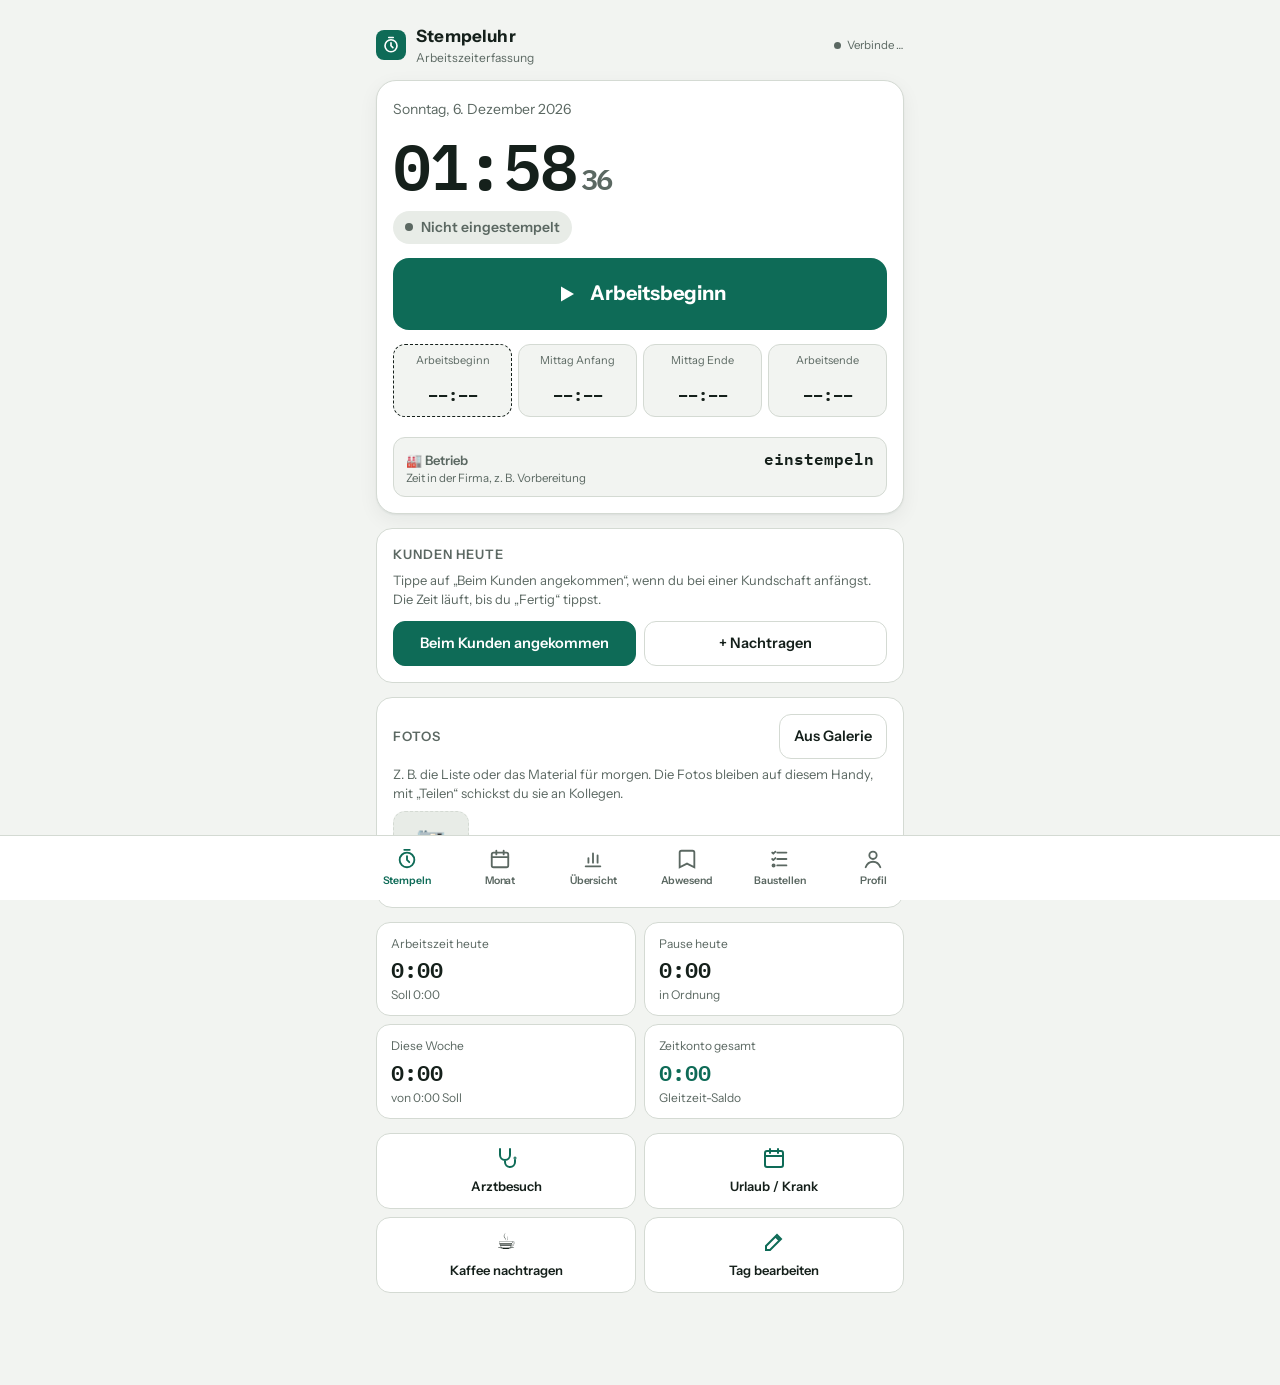
==== commit a4943f95: "v5.2: Kundendatenblatt fotografieren und daraus Kunden anlegen (Adresse, Telefon, E-Mail, Ansprechpa" ====
--- a/android/stempeluhr-source.html
+++ b/android/stempeluhr-source.html
@@ -373,6 +373,13 @@
 .uc-za b { font-family: var(--f-num); }
 .uc-br .li b { font-size: 14.5px; }
 .uc-gain { font: 700 13px var(--f-num); color: var(--break); white-space: nowrap; }
+
+/* Kundendatenblatt */
+.ks-foto { position: relative; max-height: 46vh; overflow: auto; border-radius: 12px; border: 1px solid var(--line); background: var(--surface-2); margin: 0 0 10px; -webkit-overflow-scrolling: touch; }
+.ks-foto img { display: block; width: 100%; height: auto; }
+.ks-foto.big img { width: 220%; max-width: none; }
+.ks-foto .zoom { position: sticky; left: 8px; bottom: 8px; display: inline-block; margin: -38px 0 8px 8px; padding: 4px 10px; border-radius: 999px; background: rgba(0,0,0,.6); color: #fff; font-size: 12px; pointer-events: none; }
+.ks-tel { display: inline-block; margin-top: 4px; font-size: 14px; font-weight: 600; color: var(--accent); }
 </style>
 
 <div class="app">
@@ -1018,7 +1025,7 @@
     ${fotoStrip(ds)}<div class="foto-vortag" data-ds="${ds}"></div></section>`;
 }
 // fotoTarget kann nach dem Kamera-Wechsel verloren sein (Seite neu geladen) → dann heute
-for (const id of ["foto-cam", "foto-file"]) $(id).addEventListener("change", e => { const fs = [...e.target.files]; e.target.value = ""; if (fs.length) fotoAddFiles(fs, fotoTarget || todayDs(), fotoTargetK).catch(x => toast(`Foto konnte nicht gespeichert werden (${(x && x.name) || "Fehler"} ${(x && x.message) || ""}).`)); });
+for (const id of ["foto-cam", "foto-file"]) $(id).addEventListener("change", e => { const fs = [...e.target.files]; e.target.value = ""; if (fs.length && ksFotoFor) ksFotoFiles(fs); else if (fs.length) fotoAddFiles(fs, fotoTarget || todayDs(), fotoTargetK).catch(x => toast(`Foto konnte nicht gespeichert werden (${(x && x.name) || "Fehler"} ${(x && x.message) || ""}).`)); });
 
 function render() {
   if (tab === "baust" && !on("baust")) tab = "heute";
@@ -1558,7 +1565,8 @@
     return `<section class="card">
     <div class="row"><h2 style="margin:0">Kundenstamm</h2><span class="num" style="color:var(--muted);font-size:13px">${st.length} Kunden</span></div>
     <p class="hint" style="margin:6px 0 10px">Jeder Kunde hat eine feste Nummer. Der Name darf sich ändern, die Nummer bleibt. Beim Eintragen reicht die Nummer, z. B. „1234“.</p>
-    <div class="btn-row"><button class="btn primary grow" data-act="ksopen">Kundenliste öffnen</button><button class="btn grow" data-act="kspaste">Liste einfügen</button></div>
+    <button class="btn primary" style="width:100%;margin-bottom:8px" data-act="ksfotonew">📷 Kundendatenblatt fotografieren</button>
+    <div class="btn-row"><button class="btn grow" data-act="ksopen">Kundenliste öffnen</button><button class="btn grow" data-act="kspaste">Liste einfügen</button></div>
     ${ohne.length ? `<p class="hint" style="margin:10px 0 0"><b>${ohne.length} ${ohne.length === 1 ? "Kunde" : "Kunden"} ohne Nummer:</b> ${ohne.slice(0, 8).map(esc).join(", ")}${ohne.length > 8 ? " …" : ""}. In der Kundenliste kannst du Nummern zuordnen.</p>` : ""}
   </section>`; })()}
   <section class="card">
@@ -2197,22 +2205,74 @@
   const nq = normName(q), hit = e => !nq || e.nr.includes(nq) || normName(e.name).includes(nq) || (e.alt || []).some(a => normName(a).includes(nq));
   openSheet(`<h3>Kundenliste</h3><p class="sub">${st.length} Kunden mit Nummer</p>
     <div class="field"><label for="ks-q">Suchen (Nummer oder Name)</label><input id="ks-q" autocomplete="off" value="${esc(q)}" placeholder="z. B. 1234 oder Huber"></div>
-    <div class="btn-row" style="margin:10px 0"><button class="btn primary grow" data-act="ksedit" data-nr="">+ Neuer Kunde</button><button class="btn grow" data-act="kspaste">Liste einfügen</button></div>
-    <div class="list ks-list">${st.filter(hit).map(e => `<button class="li ks-row" data-act="ksedit" data-nr="${esc(e.nr)}"><div><b><span class="knr">${esc(e.nr)}</span> ${esc(e.name)}</b>${(e.alt || []).length ? `<small>früher: ${esc(e.alt.join(", "))}</small>` : ""}</div>${ICON.pen}</button>`).join("") || '<p class="hint">Keine Treffer.</p>'}</div>
+    <div class="btn-row" style="margin:10px 0"><button class="btn primary grow" data-act="ksfotonew">📷 Datenblatt</button><button class="btn grow" data-act="ksedit" data-nr="">+ Neuer Kunde</button></div>
+    <div class="list ks-list">${st.filter(hit).map(e => `<button class="li ks-row" data-act="ksedit" data-nr="${esc(e.nr)}"><div><b><span class="knr">${esc(e.nr)}</span> ${esc(e.name)}${e.foto ? " 📄" : ""}</b>${e.adr || e.tel ? `<small>${esc([e.adr, e.tel].filter(Boolean).join(" · "))}</small>` : ""}${(e.alt || []).length ? `<small>früher: ${esc(e.alt.join(", "))}</small>` : ""}</div>${ICON.pen}</button>`).join("") || '<p class="hint">Keine Treffer.</p>'}</div>
     ${ohne.length && !nq ? `<div class="lbl" style="margin-top:14px">Ohne Nummer (aus deinen Einträgen)</div><div class="list">${ohne.map(n => `<button class="li ks-row" data-act="ksedit" data-nr="" data-name="${esc(n)}"><div><b>${esc(n)}</b><small>Nummer zuordnen</small></div>${ICON.pen}</button>`).join("")}</div>` : ""}
     <div class="sheet-actions"><button class="btn grow" type="button" data-act="closesheet-btn">Schließen</button></div>`);
 }
-function openKsEdit(nr, name) {
-  const e = nr ? kstamm()[nr] : null;
-  openSheet(`<h3>${e ? "Kunde bearbeiten" : "Neuer Kunde"}</h3><p class="sub">${e ? "Wenn sich der Name ändert, bleibt der alte als „früher“ gespeichert." : "Nummer und Name eintragen."}</p>
-    <form class="form" id="ks-form" data-old="${esc(nr || "")}" data-from="${esc(name || "")}">
-      <div class="grid2"><div class="field"><label for="ks-nr">Kundennummer</label><input id="ks-nr" inputmode="numeric" autocomplete="off" value="${esc(e ? e.nr : "")}" required></div>
-        <div class="field"><label for="ks-name">Name</label><input id="ks-name" autocomplete="off" value="${esc(e ? e.name : name || "")}" required></div></div>
+const KS_F = [["adr", "Adresse / Baustelle", "z. B. Dorfstraße 5, 5602 Wagrain"], ["kontakt", "Ansprechpartner", "z. B. Herr Huber"], ["tel", "Telefon", "z. B. 0664 1234567"], ["mail", "E-Mail", ""]];
+function openKsEdit(nr, name, pre) {
+  const e = nr ? kstamm()[nr] : null, v = { ...(e || {}), ...(pre || {}) };
+  openSheet(`<h3>${e ? "Kunde bearbeiten" : "Neuer Kunde"}</h3><p class="sub">${v.foto ? "Vergleiche die Felder mit dem Datenblatt. Tippe auf das Foto zum Vergrößern." : e ? "Wenn sich der Name ändert, bleibt der alte als „früher“ gespeichert." : "Nummer und Name eintragen, oder das Kundendatenblatt fotografieren."}</p>
+    ${v.foto ? `<div class="ks-foto" data-act="kszoom" data-id="${esc(v.foto)}"><span class="hint" style="display:block;padding:20px">Foto wird geladen …</span></div>` : ""}
+    <div class="btn-row" style="margin:0 0 12px"><button class="btn grow" type="button" data-act="ksfotocam">📷 ${v.foto ? "Neu fotografieren" : "Datenblatt fotografieren"}</button><button class="btn grow" type="button" data-act="ksfotogal">Aus Galerie</button></div>
+    <form class="form" id="ks-form" data-old="${esc(nr || "")}" data-from="${esc(name || "")}" data-foto="${esc(v.foto || "")}">
+      <div class="grid2"><div class="field"><label for="ks-nr">Kundennummer</label><input id="ks-nr" inputmode="numeric" autocomplete="off" value="${esc(v.nr || "")}" required></div>
+        <div class="field"><label for="ks-name">Name</label><input id="ks-name" autocomplete="off" value="${esc(v.name || name || "")}" required></div></div>
+      ${KS_F.map(([k, l, ph]) => `<div class="field"><label for="ks-${k}">${l}</label><input id="ks-${k}" autocomplete="off" ${k === "tel" ? 'inputmode="tel"' : k === "mail" ? 'inputmode="email"' : ""} value="${esc(v[k] || "")}" placeholder="${esc(ph)}">${k === "tel" && v.tel ? `<a class="ks-tel" href="tel:${esc(v.tel.replace(/[^\d+]/g, ""))}">📞 Anrufen</a>` : ""}</div>`).join("")}
+      <div class="field"><label for="ks-notiz">Notiz</label><textarea id="ks-notiz" placeholder="z. B. Schlüssel beim Nachbarn, Zufahrt über Hof">${esc(v.notiz || "")}</textarea></div>
       ${e && (e.alt || []).length ? `<p class="hint" style="margin:0">Früher: ${esc(e.alt.join(", "))}</p>` : ""}
+      ${pre && pre.ocr ? `<p class="hint" style="margin:0">✨ Einige Felder wurden aus dem Foto vorausgefüllt. Bitte prüfen.</p>` : ""}
       <div id="ks-err" class="err" hidden></div>
       <div class="sheet-actions"><button class="btn primary grow" type="submit">Speichern</button><button class="btn grow" type="button" data-act="ksopen">Zurück</button></div>
       ${e ? `<button class="btn ghost" type="button" data-act="ksdel" data-nr="${esc(e.nr)}" style="width:100%;color:var(--danger)">Aus Kundenliste löschen</button>` : ""}
     </form>`);
+  if (v.foto) ksFotoShow(v.foto);
+}
+async function ksFotoShow(id) {
+  const box = document.querySelector(".ks-foto"); if (!box) return;
+  const f = await fotoGet(id).catch(() => null);
+  if (!f || f.del) { box.innerHTML = `<span class="hint" style="display:block;padding:20px">Foto nicht gefunden.</span>`; return; }
+  let u = thumbUrls.get(id); if (!u) { u = URL.createObjectURL(fotoBlob(f)); thumbUrls.set(id, u); }
+  box.innerHTML = `<img src="${u}" alt="Kundendatenblatt"><span class="zoom">🔍 Tippen zum Vergrößern</span>`;
+}
+/* Formularinhalt merken, bevor das Foto aufgenommen wird */
+let ksFotoFor = null;
+function ksDraft() {
+  const f = $("ks-form"); if (!f) return { nr: "", name: "", draft: {} };
+  const d = { nr: $("ks-nr").value.trim(), name: $("ks-name").value.trim(), notiz: $("ks-notiz").value, foto: f.dataset.foto || "" };
+  for (const [k] of KS_F) d[k] = $("ks-" + k).value.trim();
+  return { nr: f.dataset.old, name: f.dataset.from, draft: d };
+}
+/* Texterkennung nur, wenn das Handy sie eingebaut hat (ohne Internet, ohne fremden Dienst) */
+async function ksOcr(blob) {
+  if (!("TextDetector" in window)) return "";
+  try { const bmp = await createImageBitmap(blob), r = await new window.TextDetector().detect(bmp); if (bmp.close) bmp.close(); return r.map(x => x.rawValue).join("\n"); } catch (e) { return ""; }
+}
+function ksGuess(text) {
+  const g = {}, lines = String(text || "").split(/\n/).map(l => l.trim()).filter(Boolean);
+  if (!lines.length) return g;
+  const all = lines.join("\n");
+  const nr = all.match(/(?:Kommission|Komm\.?|Auftrag|Kunden)[^\d\n]{0,20}(\d{4,6})/i) || all.match(/\b(2\d{4})\b/); if (nr) g.nr = nr[1];
+  const mail = all.match(/[\w.+-]+@[\w-]+\.[\w.]+/); if (mail) g.mail = mail[0];
+  const tel = all.match(/(?:Tel|Telefon|Mobil|Handy)[.:\s]*(\+?[\d][\d \/-]{6,}\d)/i) || all.match(/(\+43[\d \/-]{6,}\d|\b0\d{2,4}[ \/-]?\d{3,}[\d \/-]*\d)/); if (tel) g.tel = tel[1].trim();
+  const adr = lines.find(l => /\b\d{4}\s+[A-ZÄÖÜ][a-zäöüß]/.test(l)); if (adr) { const i = lines.indexOf(adr), prev = lines[i - 1]; g.adr = prev && /\d/.test(prev) && !/@/.test(prev) && prev !== (tel && tel[0]) ? `${prev}, ${adr}` : adr; }
+  const name = all.match(/(?:Kunde|Name|Bauherr|Kommission\s*Name)[:\s]+([^\n]{3,50})/i); if (name) g.name = name[1].trim();
+  return g;
+}
+async function ksFotoFiles(files) {
+  const ctx = ksFotoFor || { nr: "", name: "", draft: {} }; ksFotoFor = null;
+  const file = files.find(f => !f.type || f.type.startsWith("image/")); if (!file) return;
+  toast("Datenblatt wird gespeichert …");
+  try {
+    const blob = await fotoShrink(file), data = await blob.arrayBuffer(), at = Date.now(), id = `kd-${at}-${Math.random().toString(36).slice(2, 8)}`;
+    await fotoPut({ id, ds: "kunde", at, type: blob.type || "image/jpeg", data });
+    const old = ctx.draft.foto; if (old && old !== id && !(Object.values(kstamm()).some(e => e.foto === old))) fotoTx("readwrite", st => st.delete(old)).catch(() => {});
+    const guess = ksGuess(await ksOcr(blob)), pre = { ...ctx.draft, foto: id };
+    let used = false; for (const [k, val] of Object.entries(guess)) if (val && !pre[k]) { pre[k] = val; used = true; }
+    if (used) pre.ocr = true;
+    openKsEdit(ctx.nr, ctx.name, pre);
+  } catch (e) { toast(`Foto konnte nicht gespeichert werden (${(e && e.message) || "Fehler"}).`); }
 }
 function openAusz() {
   const list = auszahlungen();
@@ -2813,8 +2873,12 @@
     case "kdnote": openKdNote(+el.dataset.i); break;
     case "ksopen": openKstamm(); break;
     case "ausz": openAusz(); break;
-    case "fotoadd": fotoTarget = el.dataset.ds; fotoTargetK = el.dataset.k || fotoAutoK(el.dataset.ds); $("foto-cam").click(); break;
-    case "fotogal": fotoTarget = el.dataset.ds; fotoTargetK = el.dataset.k || fotoAutoK(el.dataset.ds); $("foto-file").click(); break;
+    case "ksfotonew": ksFotoFor = { nr: "", name: "", draft: {} }; $("foto-cam").click(); break;
+    case "ksfotocam": ksFotoFor = ksDraft(); $("foto-cam").click(); break;
+    case "ksfotogal": ksFotoFor = ksDraft(); $("foto-file").click(); break;
+    case "kszoom": el.classList.toggle("big"); break;
+    case "fotoadd": ksFotoFor = null; fotoTarget = el.dataset.ds; fotoTargetK = el.dataset.k || fotoAutoK(el.dataset.ds); $("foto-cam").click(); break;
+    case "fotogal": ksFotoFor = null; fotoTarget = el.dataset.ds; fotoTargetK = el.dataset.k || fotoAutoK(el.dataset.ds); $("foto-file").click(); break;
     case "fotoview": openFoto(el.dataset.id); break;
     case "tmsync": tmSync(true); break;
     case "appupdate": { el.disabled = true; el.textContent = "Wird aktualisiert …";
@@ -2839,7 +2903,7 @@
     case "auszdel": { S.settings.auszahlungen = (S.settings.auszahlungen || []).filter(a => a.ds !== el.dataset.ds); saveSettings(); toast("Auszahlung entfernt. Das Zeitkonto rechnet wieder durch."); openAusz(); render(); break; }
     case "kspaste": openKsPaste(); break;
     case "ksedit": openKsEdit(el.dataset.nr, el.dataset.name); break;
-    case "ksdel": { const st = { ...kstamm() }; delete st[el.dataset.nr]; S.settings.kstamm = st; saveSettings(); toast(`Kunde ${el.dataset.nr} aus der Liste gelöscht. Alte Einträge behalten die Nummer.`); openKstamm(); break; }
+    case "ksdel": { const st = { ...kstamm() }; if (st[el.dataset.nr] && st[el.dataset.nr].foto) fotoTx("readwrite", s2 => s2.delete(st[el.dataset.nr].foto)).catch(() => {}); delete st[el.dataset.nr]; S.settings.kstamm = st; saveSettings(); toast(`Kunde ${el.dataset.nr} aus der Liste gelöscht. Alte Einträge behalten die Nummer.`); openKstamm(); break; }
     case "betrieb": {
       const ds = todayDs(), prev = getRec(ds), r = clone(prev || { kind: holidayName(ds) ? "feiertag" : "arbeit" }), now = nowHM();
       r.kunden = r.kunden || [];
@@ -2987,7 +3051,10 @@
     const st = { ...kstamm() }, e = old ? st[old] : null;
     if (old && old !== nr) delete st[old];
     const alt = e ? [...new Set([...(e.alt || []), ...(normName(e.name) !== normName(name) ? [e.name] : [])])] : (f.dataset.from && normName(f.dataset.from) !== normName(name) ? [f.dataset.from] : []);
-    st[nr] = { nr, name, alt: alt.filter(a => normName(a) !== normName(name)), at: Date.now() };
+    const extra = { foto: f.dataset.foto || "", notiz: $("ks-notiz").value.trim() }; for (const [k] of KS_F) extra[k] = $("ks-" + k).value.trim();
+    for (const k in extra) if (!extra[k]) delete extra[k];
+    if (e && e.foto && e.foto !== extra.foto) fotoTx("readwrite", s2 => s2.delete(e.foto)).catch(() => {});
+    st[nr] = { nr, name, alt: alt.filter(a => normName(a) !== normName(name)), at: Date.now(), ...extra };
     S.settings.kstamm = st; saveSettings();
     // Einsätze mit geänderter Nummer mitziehen
     if (old && old !== nr) for (const mk in S.months) { let ch = false; for (const dd in S.months[mk].days) for (const k of S.months[mk].days[dd].kunden || []) if (k.nr === old) { k.nr = nr; ch = true; } if (ch) { S.months[mk].updatedAt = Date.now(); scheduleRemote("m-" + mk); } }
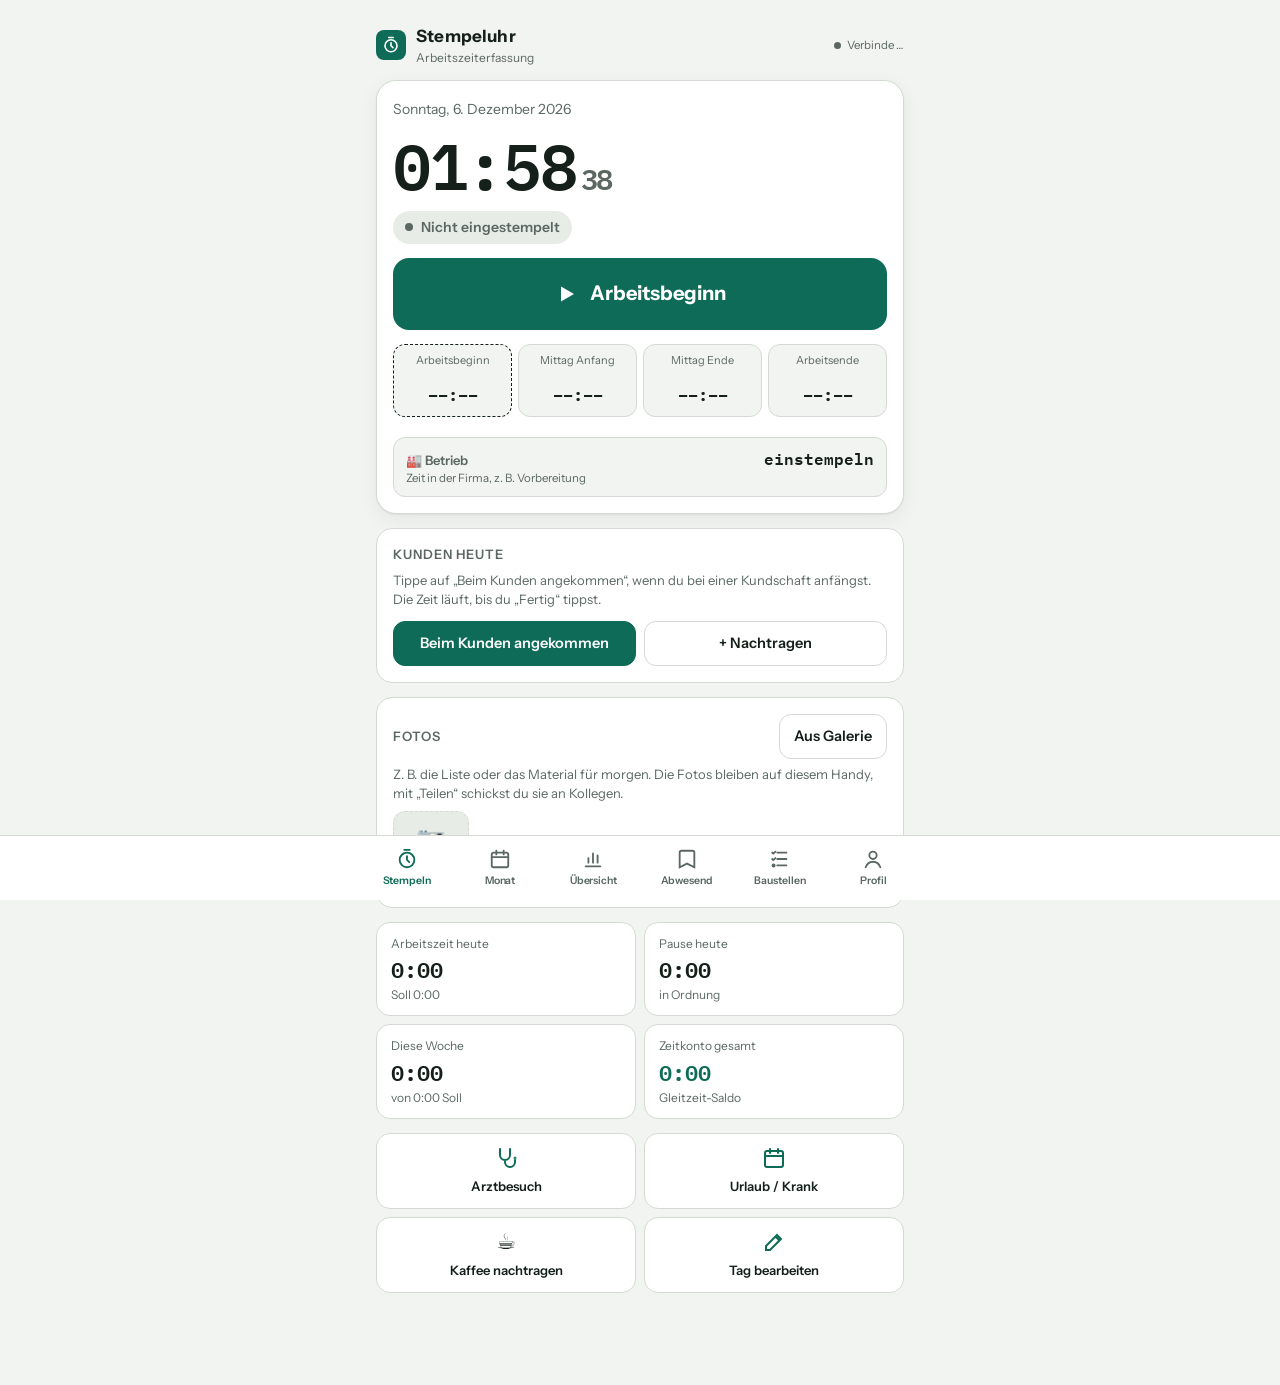
==== commit ba5ac922: "v5.3: Fotodoku pro Baustelle (nach Tagen, Art vorher/während/nachher/Mangel, Notiz, geteilt, im PDF " ====
--- a/android/stempeluhr-source.html
+++ b/android/stempeluhr-source.html
@@ -380,6 +380,21 @@
 .ks-foto.big img { width: 220%; max-width: none; }
 .ks-foto .zoom { position: sticky; left: 8px; bottom: 8px; display: inline-block; margin: -38px 0 8px 8px; padding: 4px 10px; border-radius: 999px; background: rgba(0,0,0,.6); color: #fff; font-size: 12px; pointer-events: none; }
 .ks-tel { display: inline-block; margin-top: 4px; font-size: 14px; font-weight: 600; color: var(--accent); }
+
+/* Fotodoku */
+.foto-th { position: relative; }
+.ft-tag { position: absolute; left: 3px; bottom: 3px; padding: 1px 5px; border-radius: 6px; font-size: 9.5px; font-weight: 700; color: #fff; background: rgba(0,0,0,.62); line-height: 1.4; }
+.ft-tag.vorher { background: #2B5BA6; } .ft-tag.waehrend { background: #A86200; } .ft-tag.nachher { background: #0E6B57; } .ft-tag.mangel { background: #B3261E; }
+.ft-note { position: absolute; right: 3px; top: 3px; font-size: 11px; background: rgba(0,0,0,.55); border-radius: 6px; padding: 0 3px; }
+.fd-tags { display: flex; flex-wrap: wrap; gap: 6px; }
+.fd-tags button { border: 1px solid var(--line); background: var(--surface); color: var(--ink); border-radius: 999px; padding: 7px 12px; font-size: 13.5px; font-weight: 600; }
+.fd-tags button[aria-pressed="true"] { background: var(--ink); color: var(--surface); border-color: var(--ink); }
+.fd-day { font-size: 13px; font-weight: 700; color: var(--muted); text-transform: uppercase; letter-spacing: .05em; margin: 16px 0 8px; }
+.fd-item { margin-bottom: 14px; }
+.fd-item img { width: 100%; border-radius: 12px; display: block; border: 1px solid var(--line); background: var(--surface-2); min-height: 120px; }
+.fd-cap { font-size: 13px; color: var(--muted); margin-top: 5px; display: flex; flex-wrap: wrap; gap: 6px; align-items: center; }
+.fd-note { font-size: 14.5px; margin-top: 3px; white-space: pre-wrap; }
+.lnk { border: 0; background: none; color: var(--accent); font: inherit; font-weight: 700; padding: 0; text-transform: none; letter-spacing: 0; }
 </style>
 
 <div class="app">
@@ -927,7 +942,11 @@
   return fotoDbP;
 }
 async function fotoTx(mode, fn) { const db = await fotoDb(); return new Promise((res, rej) => { const tx = db.transaction("fotos", mode), st = tx.objectStore("fotos"); const r = fn(st); tx.oncomplete = () => res(r && r.result); tx.onerror = () => rej(tx.error); tx.onabort = () => rej(tx.error || new Error("abgebrochen")); }); }
-const fotoOk = l => (l || []).filter(f => !f.del && !f.need).sort((a, b) => a.at - b.at);
+const fotoCap = f => f.cap || f.at;
+const fotoOk = l => (l || []).filter(f => !f.del && !f.need).sort((a, b) => fotoCap(a) - fotoCap(b));
+const FT = { vorher: "Vorher", waehrend: "Während", nachher: "Nachher", mangel: "Mangel" };
+// Notiz/Art ändern: Aufnahmezeit bleibt, Änderungszeit geht weiter (für den Abgleich)
+async function fotoMeta(id, ch) { const f = await fotoGet(id); if (!f) return null; const n = { ...f, cap: fotoCap(f), ...ch, at: nextAt(f.at) }; await fotoPut(n); if (n.k) { tmFotoDirty(id); tmSoon(); } return n; }
 const fotoList = ds => fotoTx("readonly", st => st.index("ds").getAll(ds)).then(fotoOk);
 const fotoListK = k => fotoTx("readonly", st => st.index("k").getAll(k)).then(fotoOk);
 const fotoGet = id => fotoTx("readonly", st => st.get(id));
@@ -998,7 +1017,7 @@
   for (const el of document.querySelectorAll(all ? ".foto-strip" : ".foto-strip:not([data-done])")) {
     el.dataset.done = "1";
     const ds = el.dataset.fds, fk = el.dataset.fk, list = await (fk ? fotoListK(fk) : fotoList(ds)).catch(() => []);
-    el.innerHTML = list.map(f => { let u = thumbUrls.get(f.id); if (!u) { u = URL.createObjectURL(fotoBlob(f)); thumbUrls.set(f.id, u); } return `<button type="button" class="foto-th" data-act="fotoview" data-id="${esc(f.id)}" aria-label="Foto ansehen"><img src="${u}" alt=""></button>`; }).join("")
+    el.innerHTML = list.map(f => { let u = thumbUrls.get(f.id); if (!u) { u = URL.createObjectURL(fotoBlob(f)); thumbUrls.set(f.id, u); } return `<button type="button" class="foto-th" data-act="fotoview" data-id="${esc(f.id)}" aria-label="Foto ansehen${f.tag ? " (" + FT[f.tag] + ")" : ""}"><img src="${u}" alt="">${f.tag ? `<span class="ft-tag ${f.tag}">${FT[f.tag]}</span>` : ""}${f.note ? `<span class="ft-note">📝</span>` : ""}</button>`; }).join("")
       + (el.dataset.add === "1" ? `<button type="button" class="foto-th foto-add" data-act="fotoadd" data-ds="${ds}"${fk ? ` data-k="${esc(fk)}"` : ""} aria-label="Foto hinzufügen">📷<span>Foto</span></button>${fk ? `<button type="button" class="foto-th foto-add" data-act="fotogal" data-ds="${ds}" data-k="${esc(fk)}" aria-label="Foto aus Galerie">🖼️<span>Galerie</span></button>` : ""}` : "")
       + (!list.length && el.dataset.add !== "1" ? `<span class="hint">Keine Fotos.</span>` : "");
   }
@@ -1009,13 +1028,30 @@
   }
 }
 new MutationObserver(() => { if (document.querySelector(".foto-strip:not([data-done]),.foto-vortag:not([data-done])")) hydrateFotos(); }).observe(document.body, { childList: true, subtree: true });
-async function openFoto(id) {
+async function openFoto(id, back) {
   const f = await fotoGet(id); if (!f) return;
   const u = thumbUrls.get(id) || URL.createObjectURL(fotoBlob(f)); thumbUrls.set(id, u);
-  openSheet(`<h3>Foto vom ${fmtShort(f.ds)} ${f.ds.slice(0, 4)}</h3><p class="sub">Aufgenommen ${new Date(f.at).toLocaleTimeString("de-AT", { hour: "2-digit", minute: "2-digit" })} Uhr${f.k ? ` · ${esc(f.kname || f.k)}` : ""}${f.by && f.by !== myName() ? ` · von ${esc(f.by)}` : ""}</p>
+  openSheet(`<h3>Foto vom ${fmtShort(f.ds)} ${f.ds.slice(0, 4)}</h3><p class="sub">Aufgenommen ${new Date(fotoCap(f)).toLocaleTimeString("de-AT", { hour: "2-digit", minute: "2-digit" })} Uhr${f.k ? ` · ${esc(f.kname || f.k)}` : ""}${f.by && f.by !== myName() ? ` · von ${esc(f.by)}` : ""}</p>
     <img class="foto-big" src="${u}" alt="Foto vom ${fmtShort(f.ds)}">
+    <div class="field" style="margin-top:12px"><label>Art des Fotos</label><div class="fd-tags">${Object.entries(FT).map(([k, l]) => `<button type="button" data-act="fototag" data-id="${esc(id)}" data-t="${k}" data-back="${esc(back || "")}" aria-pressed="${f.tag === k}">${l}</button>`).join("")}</div></div>
+    <div class="field"><label for="fd-note">Notiz zum Foto</label><textarea id="fd-note" placeholder="z. B. Wasserschaden hinter Küchenzeile, Maße 2,40 m">${esc(f.note || "")}</textarea></div>
+    <button class="btn" style="width:100%;margin-bottom:10px" data-act="fotonote" data-id="${esc(id)}" data-back="${esc(back || "")}">Notiz speichern</button>
     <div class="sheet-actions"><button class="btn primary grow" data-act="fotoshare" data-id="${esc(id)}">Teilen</button><button class="btn grow" data-act="fotodel" data-id="${esc(id)}" style="color:var(--danger)">Löschen</button></div>
-    <button class="btn ghost" style="width:100%" data-act="closesheet-btn">Schließen</button>`);
+    ${back ? `<button class="btn ghost" style="width:100%" data-act="fotodoku" data-k="${esc(back)}">← Zurück zur Fotodoku</button>` : `<button class="btn ghost" style="width:100%" data-act="closesheet-btn">Schließen</button>`}`);
+}
+/* Fotodoku einer Baustelle: alle Fotos nach Tag, mit Art und Notiz */
+async function openFotoDoku(k, flt) {
+  const all = await fotoListK(k).catch(() => []), list = flt ? all.filter(f => f.tag === flt) : all, label = bsLabelOf(k, (bsAll()[k] || {}).name);
+  const days = []; for (const f of list) { const d = days[days.length - 1]; if (d && d.ds === f.ds) d.l.push(f); else days.push({ ds: f.ds, l: [f] }); }
+  let mb = ""; try { if (navigator.storage && navigator.storage.estimate) { const e = await navigator.storage.estimate(); mb = `Fotos und Daten der App belegen ca. ${dn(Math.round((e.usage || 0) / 1e5) / 10)} MB am Handy.`; } } catch (e) {}
+  const url = f => { let u = thumbUrls.get(f.id); if (!u) { u = URL.createObjectURL(fotoBlob(f)); thumbUrls.set(f.id, u); } return u; };
+  openSheet(`<h3>📸 Fotodoku</h3><p class="sub">${esc(label)} · ${all.length} Foto${all.length === 1 ? "" : "s"}${days.length ? ` · ${fmtShort(all[0].ds)} – ${fmtShort(all[all.length - 1].ds)}` : ""}</p>
+    <div class="fd-tags" style="margin-bottom:6px"><button type="button" data-act="fotodoku" data-k="${esc(k)}" data-f="" aria-pressed="${!flt}">Alle</button>${Object.entries(FT).map(([t, l]) => { const n = all.filter(f => f.tag === t).length; return `<button type="button" data-act="fotodoku" data-k="${esc(k)}" data-f="${t}" aria-pressed="${flt === t}">${l}${n ? ` (${n})` : ""}</button>`; }).join("")}</div>
+    ${days.length ? days.map(d => `<div class="fd-day">${fmtShort(d.ds)} ${d.ds.slice(0, 4)} · ${d.l.length} Foto${d.l.length === 1 ? "" : "s"}</div>${d.l.map(f => `<div class="fd-item"><button type="button" style="border:0;padding:0;background:none;width:100%;display:block" data-act="fotoview" data-id="${esc(f.id)}" data-back="${esc(k)}"><img src="${url(f)}" alt="Foto vom ${fmtShort(f.ds)}" loading="lazy"></button>
+      <div class="fd-cap">${f.tag ? `<span class="ft-tag ${f.tag}" style="position:static">${FT[f.tag]}</span>` : ""}<span>${new Date(fotoCap(f)).toLocaleTimeString("de-AT", { hour: "2-digit", minute: "2-digit" })} Uhr${f.by ? ` · ${esc(f.by)}` : ""}</span></div>${f.note ? `<div class="fd-note">${esc(f.note)}</div>` : ""}</div>`).join("")}`).join("")
+      : `<div class="empty">${flt ? "Keine Fotos mit dieser Art." : "Noch keine Fotos bei dieser Baustelle. Im Reiter Baustellen mit 📷 aufnehmen."}</div>`}
+    ${mb ? `<p class="hint">${mb}</p>` : ""}
+    <div class="sheet-actions"><button class="btn primary grow" data-act="bspdf" data-k="${esc(k)}">📄 Als PDF teilen</button><button class="btn grow" data-act="closesheet-btn">Schließen</button></div>`);
 }
 function fotoCard(ds) {
   if (!on("fotos")) return "";
@@ -1830,7 +1866,7 @@
     ${c.open.map(it => row(c, it)).join("")}${addLine(c, "todo", "Neue Zeile …")}
     <div class="bs-lbl">Material fürs nächste Mal</div>
     ${c.mat.map(it => row(c, it)).join("")}${addLine(c, "mat", "Material …")}
-    ${on("fotos") && !window.AndroidBridge ? `<div class="bs-lbl">Fotos</div>${fotoStripK(c.key)}` : ""}
+    ${on("fotos") && !window.AndroidBridge ? `<div class="bs-lbl" style="display:flex;justify-content:space-between;align-items:center">Fotos <button class="lnk" data-act="fotodoku" data-k="${esc(c.key)}">📸 Fotodoku</button></div>${fotoStripK(c.key)}` : ""}
     <div class="bs-lbl">Zeichnungen</div>
     <div class="sk-thumbs">${c.sk.map(x => `<button type="button" class="sk-th" data-act="skopen" data-k="${esc(c.key)}" data-id="${esc(x.id)}" aria-label="Zeichnung öffnen"><img src="${skThumb(x)}" alt=""></button>`).join("")}<button type="button" class="sk-th sk-new" data-act="skopen" data-k="${esc(c.key)}" aria-label="Neue Zeichnung"><span>+</span>Zeichnung</button></div>
     <div class="bs-foot" style="justify-content:stretch"><button class="btn grow" data-act="bspdf" data-k="${esc(c.key)}">📄 Als PDF teilen</button></div>
@@ -1928,8 +1964,9 @@
   const loc = await fotoGet(r.id).catch(() => null);
   if (loc && (loc.at || 0) > r.at) return false;
   if (r.geloescht) { if (loc && !loc.del) { await fotoPut({ id: r.id, ds: loc.ds, k: r.knr, at: r.at, del: true, p: r.at }); return true; } return false; }
-  if (loc && !loc.need) { if (loc.p !== r.at) await fotoPut({ ...loc, p: r.at }); return false; }
-  await fotoPut({ id: r.id, ds: (r.daten || {}).ds || todayDs(), at: r.at, k: r.knr, kname: r.kname || "", by: r.von || "", type: "image/jpeg", need: true, p: r.at });
+  const d = r.daten || {}, meta = { cap: d.cap || undefined, note: d.note || "", tag: d.tag || "" };
+  if (loc && !loc.need) { if (loc.at === r.at) { if (loc.p !== r.at) await fotoPut({ ...loc, p: r.at }); return false; } await fotoPut({ ...loc, ...meta, at: r.at, p: r.at, bp: tmCode() }); return true; }
+  await fotoPut({ id: r.id, ds: d.ds || todayDs(), at: r.at, k: r.knr, kname: r.kname || "", by: r.von || "", type: "image/jpeg", need: true, p: r.at, ...meta });
   return true;
 }
 async function fotoForUpload(f) {
@@ -1954,9 +1991,9 @@
     for (const id of fl) {
       const f = await fotoGet(id).catch(() => null);
       if (f && f.k) {
-        const row = { id, art: "foto", knr: f.k, kname: f.kname || bsLabelOf(f.k, ""), daten: { ds: f.ds }, von: f.by || myName(), at: f.at, geloescht: !!f.del };
-        if (!f.del && !f.need) row.bild = await fotoForUpload(f);
-        await sbRpc("su_push", { code, zeilen: [row] }); await fotoPut({ ...f, p: f.at }); pushed++;
+        const row = { id, art: "foto", knr: f.k, kname: f.kname || bsLabelOf(f.k, ""), daten: { ds: f.ds, cap: fotoCap(f), note: f.note || "", tag: f.tag || "" }, von: f.by || myName(), at: f.at, geloescht: !!f.del };
+        if (!f.del && !f.need && f.bp !== code) row.bild = await fotoForUpload(f);
+        await sbRpc("su_push", { code, zeilen: [row] }); await fotoPut({ ...f, p: f.at, ...(f.del || f.need ? {} : { bp: code }) }); pushed++;
       }
       tmSetState({ fotos: (tmState().fotos || []).filter(x => x !== id) });
     }
@@ -1973,7 +2010,7 @@
     const need = await fotoTx("readonly", st => st.getAll()).then(l => (l || []).filter(f => f.need && !f.del).slice(0, 12)).catch(() => []);
     for (const f of need) {
       const url = await sbRpc("su_bild", { code, eid: f.id });
-      if (typeof url === "string" && url.startsWith("data:")) { const buf = await (await fetch(url)).arrayBuffer(); await fotoPut({ ...f, data: buf, need: false, type: url.slice(5, url.indexOf(";")) || "image/jpeg" }); changed = true; }
+      if (typeof url === "string" && url.startsWith("data:")) { const buf = await (await fetch(url)).arrayBuffer(); await fotoPut({ ...f, data: buf, need: false, bp: code, type: url.slice(5, url.indexOf(";")) || "image/jpeg" }); changed = true; }
     }
     tmSetState({ last: Date.now(), err: "" });
     if (manual) toast(`Abgeglichen: ${pushed} gesendet, ${pulled} empfangen.`);
@@ -2049,12 +2086,13 @@
   };
   const images = async (list, title, draw) => {
     if (!list.length) return; heading(title, list.length);
-    const colW = (R - L - 40) / 2;
+    const colW = (R - L - 40) / 2, capH = draw.cap ? 62 : 0;
     for (let i = 0; i < list.length; i += 2) {
-      const pair = list.slice(i, i + 2), dims = await Promise.all(pair.map(draw.size)), rowH = Math.max(...dims.map(d => colW * d.h / d.w)) + 20;
-      need(Math.min(rowH, H - 300)); const h0 = Math.min(rowH - 20, H - y - 90);
-      for (let j = 0; j < pair.length; j++) { const d = dims[j], k = Math.min(colW / d.w, h0 / d.h); await draw.paint(pair[j], L + j * (colW + 40), y, d.w * k, d.h * k); g.strokeStyle = "#CCC"; g.lineWidth = 1.5; g.strokeRect(L + j * (colW + 40), y, d.w * k, d.h * k); }
-      y += h0 + 30;
+      const pair = list.slice(i, i + 2), dims = await Promise.all(pair.map(draw.size)), rowH = Math.max(...dims.map(d => colW * d.h / d.w)) + 20 + capH;
+      need(Math.min(rowH, H - 300)); const h0 = Math.min(rowH - 20 - capH, H - y - 90 - capH);
+      for (let j = 0; j < pair.length; j++) { const d = dims[j], k = Math.min(colW / d.w, h0 / d.h), px = L + j * (colW + 40); await draw.paint(pair[j], px, y, d.w * k, d.h * k); g.strokeStyle = "#CCC"; g.lineWidth = 1.5; g.strokeRect(px, y, d.w * k, d.h * k);
+        if (draw.cap) { const [a, b] = draw.cap(pair[j]); g.fillStyle = "#333"; g.font = F(600, 20); g.fillText(fitW(a, colW), px, y + d.h * k + 26); if (b) { g.fillStyle = "#666"; g.font = F(400, 19); g.fillText(fitW(b, colW), px, y + d.h * k + 52); } } }
+      y += h0 + 30 + capH;
     }
   };
   newPage();
@@ -2069,7 +2107,8 @@
   const bmp = new Map();
   const getBmp = async f => { if (!bmp.has(f.id)) bmp.set(f.id, await fotoDecode(fotoBlob(f)).catch(() => null)); return bmp.get(f.id); };
   await images(fotos, "Fotos", { size: async f => { const b = await getBmp(f); return b ? { w: b.naturalWidth || b.width, h: b.naturalHeight || b.height } : { w: 4, h: 3 }; },
-    paint: async (f, px, py, w, h) => { const b = await getBmp(f); if (b) g.drawImage(b, px, py, w, h); else { g.fillStyle = "#EEE"; g.fillRect(px, py, w, h); } } });
+    paint: async (f, px, py, w, h) => { const b = await getBmp(f); if (b) g.drawImage(b, px, py, w, h); else { g.fillStyle = "#EEE"; g.fillRect(px, py, w, h); } },
+    cap: f => [`${fmtShort(f.ds)} ${new Date(fotoCap(f)).toLocaleTimeString("de-AT", { hour: "2-digit", minute: "2-digit" })}${f.tag ? " · " + FT[f.tag] : ""}${f.by ? " · " + f.by : ""}`, (f.note || "").replace(/\s+/g, " ")] });
   for (const b of bmp.values()) if (b && b.close) b.close();
   const jpegs = [];
   for (const c of pages) {
@@ -2879,7 +2918,10 @@
     case "kszoom": el.classList.toggle("big"); break;
     case "fotoadd": ksFotoFor = null; fotoTarget = el.dataset.ds; fotoTargetK = el.dataset.k || fotoAutoK(el.dataset.ds); $("foto-cam").click(); break;
     case "fotogal": ksFotoFor = null; fotoTarget = el.dataset.ds; fotoTargetK = el.dataset.k || fotoAutoK(el.dataset.ds); $("foto-file").click(); break;
-    case "fotoview": openFoto(el.dataset.id); break;
+    case "fotoview": openFoto(el.dataset.id, el.dataset.back); break;
+    case "fotodoku": openFotoDoku(el.dataset.k, el.dataset.f || ""); break;
+    case "fototag": { const f = await fotoGet(el.dataset.id); if (!f) break; const note = $("fd-note") ? $("fd-note").value.trim() : f.note; await fotoMeta(el.dataset.id, { tag: f.tag === el.dataset.t ? "" : el.dataset.t, note }); hydrateFotos(true); openFoto(el.dataset.id, el.dataset.back); break; }
+    case "fotonote": { await fotoMeta(el.dataset.id, { note: $("fd-note").value.trim() }); hydrateFotos(true); toast("Notiz gespeichert."); if (el.dataset.back) openFotoDoku(el.dataset.back); else closeSheet(); break; }
     case "tmsync": tmSync(true); break;
     case "appupdate": { el.disabled = true; el.textContent = "Wird aktualisiert …";
       try { if (navigator.serviceWorker) for (const r of await navigator.serviceWorker.getRegistrations()) await r.unregister(); if (window.caches) for (const k of await caches.keys()) await caches.delete(k); } catch (x) {}
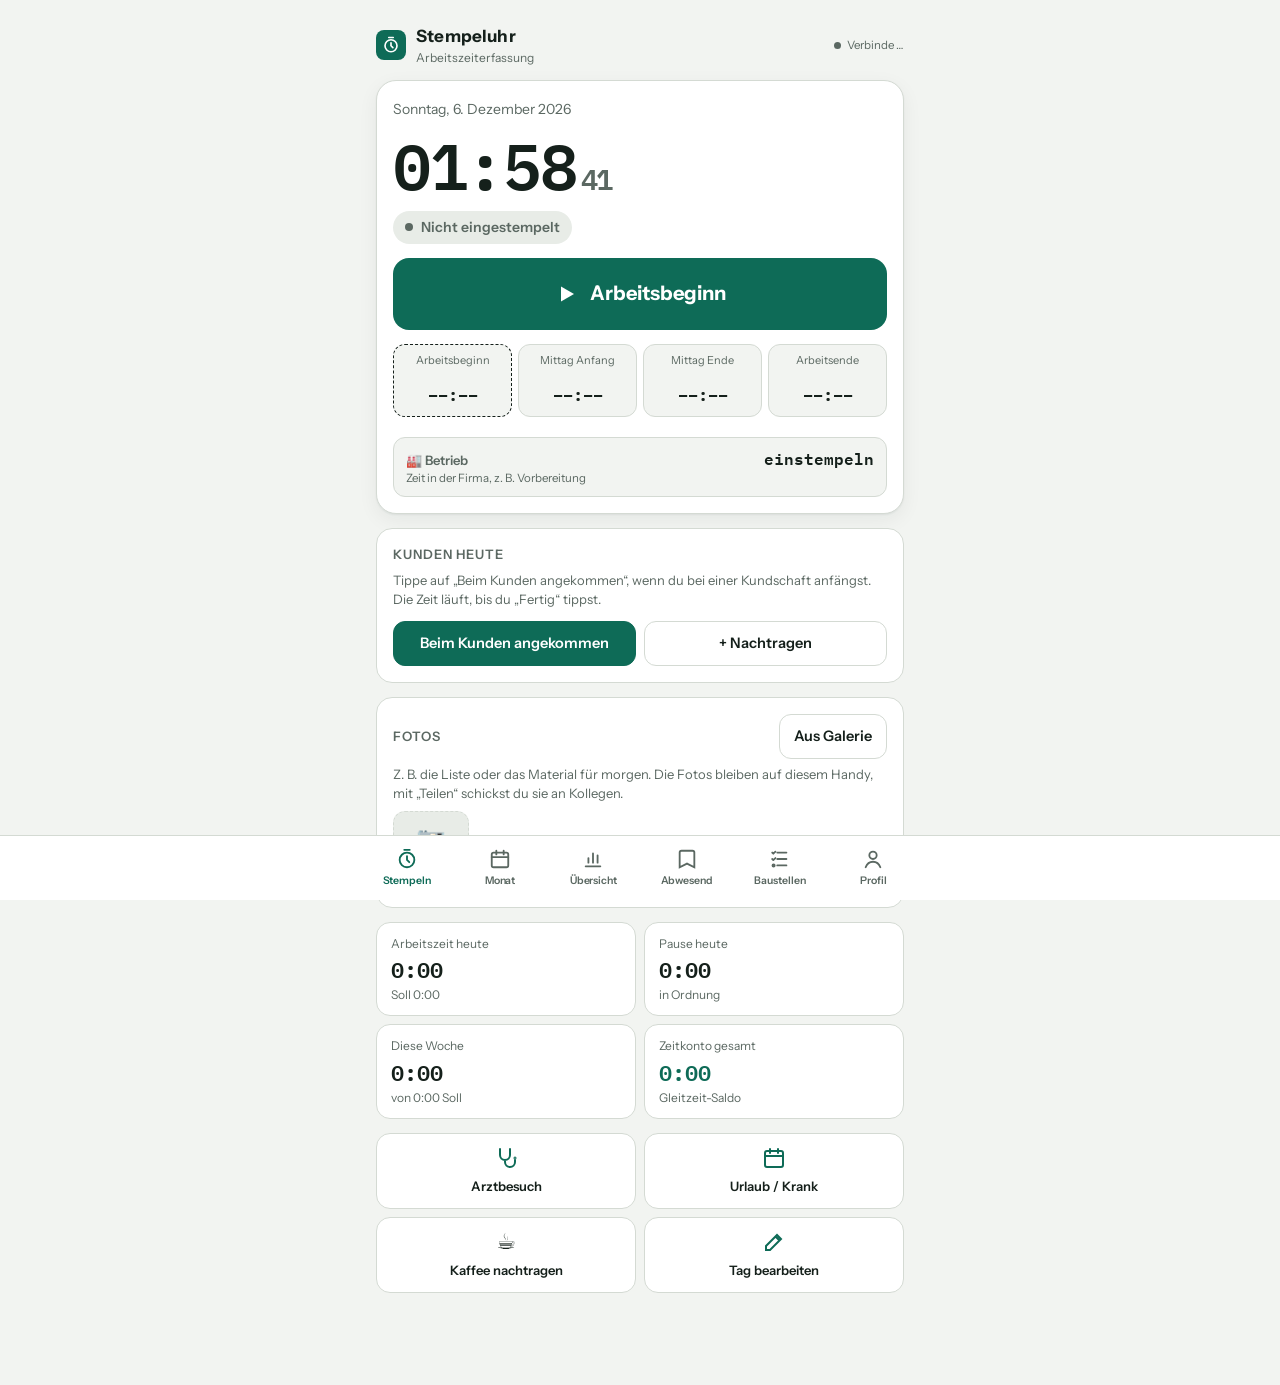
==== commit 9c4d12ef: "v5.4: Kundendatenblatt per Texterkennung am Handy auslesen (tesseract.js 5.1.1, Deutsch, offline nac" ====
--- a/android/stempeluhr-source.html
+++ b/android/stempeluhr-source.html
@@ -395,6 +395,13 @@
 .fd-cap { font-size: 13px; color: var(--muted); margin-top: 5px; display: flex; flex-wrap: wrap; gap: 6px; align-items: center; }
 .fd-note { font-size: 14.5px; margin-top: 3px; white-space: pre-wrap; }
 .lnk { border: 0; background: none; color: var(--accent); font: inherit; font-weight: 700; padding: 0; text-transform: none; letter-spacing: 0; }
+
+.ocr-lines { display: flex; flex-wrap: wrap; gap: 6px; margin-top: 8px; }
+.ocr-lines button { border: 1px solid var(--line); background: var(--surface); color: var(--ink); border-radius: 8px; padding: 6px 9px; font-size: 13.5px; text-align: left; }
+.ocr-box { border: 1px dashed var(--line); border-radius: 12px; padding: 10px 12px; margin: 0 0 12px; }
+.ocr-box summary { font-size: 13.5px; font-weight: 600; cursor: pointer; }
+.ocr-bar { height: 10px; border-radius: 999px; background: var(--surface-2); overflow: hidden; margin: 14px 0 8px; }
+.ocr-bar i { display: block; height: 100%; width: 3%; background: var(--accent); transition: width .3s; }
 </style>
 
 <div class="app">
@@ -2255,19 +2262,22 @@
   openSheet(`<h3>${e ? "Kunde bearbeiten" : "Neuer Kunde"}</h3><p class="sub">${v.foto ? "Vergleiche die Felder mit dem Datenblatt. Tippe auf das Foto zum Vergrößern." : e ? "Wenn sich der Name ändert, bleibt der alte als „früher“ gespeichert." : "Nummer und Name eintragen, oder das Kundendatenblatt fotografieren."}</p>
     ${v.foto ? `<div class="ks-foto" data-act="kszoom" data-id="${esc(v.foto)}"><span class="hint" style="display:block;padding:20px">Foto wird geladen …</span></div>` : ""}
     <div class="btn-row" style="margin:0 0 12px"><button class="btn grow" type="button" data-act="ksfotocam">📷 ${v.foto ? "Neu fotografieren" : "Datenblatt fotografieren"}</button><button class="btn grow" type="button" data-act="ksfotogal">Aus Galerie</button></div>
+    ${pre && pre.lines && pre.lines.length ? `<details class="ocr-box"${pre.ocr ? "" : " open"}><summary>Erkannter Text (${pre.lines.length} Zeilen)</summary><p class="hint" style="margin:6px 0 0">Erst ein Feld unten antippen, dann hier die passende Zeile. Sie wird dort eingetragen.</p><div class="ocr-lines">${pre.lines.map(l => `<button type="button" data-act="ocrline">${esc(l)}</button>`).join("")}</div></details>` : ""}
     <form class="form" id="ks-form" data-old="${esc(nr || "")}" data-from="${esc(name || "")}" data-foto="${esc(v.foto || "")}">
       <div class="grid2"><div class="field"><label for="ks-nr">Kundennummer</label><input id="ks-nr" inputmode="numeric" autocomplete="off" value="${esc(v.nr || "")}" required></div>
         <div class="field"><label for="ks-name">Name</label><input id="ks-name" autocomplete="off" value="${esc(v.name || name || "")}" required></div></div>
       ${KS_F.map(([k, l, ph]) => `<div class="field"><label for="ks-${k}">${l}</label><input id="ks-${k}" autocomplete="off" ${k === "tel" ? 'inputmode="tel"' : k === "mail" ? 'inputmode="email"' : ""} value="${esc(v[k] || "")}" placeholder="${esc(ph)}">${k === "tel" && v.tel ? `<a class="ks-tel" href="tel:${esc(v.tel.replace(/[^\d+]/g, ""))}">📞 Anrufen</a>` : ""}</div>`).join("")}
       <div class="field"><label for="ks-notiz">Notiz</label><textarea id="ks-notiz" placeholder="z. B. Schlüssel beim Nachbarn, Zufahrt über Hof">${esc(v.notiz || "")}</textarea></div>
       ${e && (e.alt || []).length ? `<p class="hint" style="margin:0">Früher: ${esc(e.alt.join(", "))}</p>` : ""}
-      ${pre && pre.ocr ? `<p class="hint" style="margin:0">✨ Einige Felder wurden aus dem Foto vorausgefüllt. Bitte prüfen.</p>` : ""}
+      ${pre && pre.ocr ? `<p class="hint" style="margin:0">✨ Felder wurden aus dem Foto vorausgefüllt. Bitte mit dem Foto vergleichen.</p>` : ""}
       <div id="ks-err" class="err" hidden></div>
       <div class="sheet-actions"><button class="btn primary grow" type="submit">Speichern</button><button class="btn grow" type="button" data-act="ksopen">Zurück</button></div>
       ${e ? `<button class="btn ghost" type="button" data-act="ksdel" data-nr="${esc(e.nr)}" style="width:100%;color:var(--danger)">Aus Kundenliste löschen</button>` : ""}
     </form>`);
   if (v.foto) ksFotoShow(v.foto);
-}
+  ksLast = null; $("ks-form").addEventListener("focusin", e => { if (e.target.id && e.target.id.startsWith("ks-")) ksLast = e.target.id; });
+}
+let ksLast = null;
 async function ksFotoShow(id) {
   const box = document.querySelector(".ks-foto"); if (!box) return;
   const f = await fotoGet(id).catch(() => null);
@@ -2283,20 +2293,57 @@
   for (const [k] of KS_F) d[k] = $("ks-" + k).value.trim();
   return { nr: f.dataset.old, name: f.dataset.from, draft: d };
 }
-/* Texterkennung nur, wenn das Handy sie eingebaut hat (ohne Internet, ohne fremden Dienst) */
+/* Texterkennung direkt am Handy (Tesseract). Das Programm (ca. 9 MB) wird beim ersten Mal geladen und
+   danach offline gehalten. Das Foto verlässt das Handy dabei nicht. */
+let ocrW = null;
+const loadScript = src => new Promise((res, rej) => { const sc = document.createElement("script"); sc.src = src; sc.onload = res; sc.onerror = () => rej(new Error("Texterkennung konnte nicht geladen werden")); document.head.appendChild(sc); });
+function ocrWorker(prog) {
+  if (!ocrW) ocrW = (async () => {
+    if (!window.Tesseract) await loadScript("ocr/tesseract.min.js");
+    return window.Tesseract.createWorker("deu", 1, { workerPath: "ocr/worker.min.js", corePath: "ocr", langPath: "ocr", gzip: true, workerBlobURL: false, logger: m => ocrProg && ocrProg(m) });
+  })().catch(e => { ocrW = null; throw e; });
+  return ocrW;
+}
+let ocrProg = null;
+// Graustufen + Kontrast, max. 2000 px: liest Fotos vom Papier deutlich besser
+async function ocrPrep(blob) {
+  const img = await fotoDecode(blob), w = img.naturalWidth || img.width, h = img.naturalHeight || img.height, k = Math.min(1, 2000 / Math.max(w, h));
+  const cv = document.createElement("canvas"); cv.width = Math.round(w * k); cv.height = Math.round(h * k);
+  const g = cv.getContext("2d"); g.filter = "grayscale(1) contrast(1.5)"; g.drawImage(img, 0, 0, cv.width, cv.height); if (img.close) img.close();
+  return cv;
+}
 async function ksOcr(blob) {
-  if (!("TextDetector" in window)) return "";
-  try { const bmp = await createImageBitmap(blob), r = await new window.TextDetector().detect(bmp); if (bmp.close) bmp.close(); return r.map(x => x.rawValue).join("\n"); } catch (e) { return ""; }
-}
+  if ("TextDetector" in window) { try { const bmp = await createImageBitmap(blob), r = await new window.TextDetector().detect(bmp); if (bmp.close) bmp.close(); if (r.length) return r.map(x => x.rawValue).join("\n"); } catch (e) {} }
+  if (window.AndroidBridge || !window.Worker || !window.WebAssembly) return { err: "Texterkennung geht nur in der Web-App (g97-97.github.io/Stempeluhr)." };
+  openSheet(`<h3>Datenblatt wird gelesen …</h3><p class="sub" id="ocr-st">Texterkennung wird gestartet</p><div class="ocr-bar"><i id="ocr-p"></i></div><p class="hint">Beim ersten Mal wird das Erkennungsprogramm geladen (ca. 9 MB, am besten im WLAN). Danach geht es auch ohne Internet. Das Foto bleibt auf deinem Handy.</p>`);
+  ocrProg = m => { const st = $("ocr-st"), pb = $("ocr-p"); if (!st) return; const t = { "loading tesseract core": "Programm wird geladen", "initializing tesseract": "Wird vorbereitet", "loading language traineddata": "Deutsch wird geladen", "initializing api": "Wird vorbereitet", "recognizing text": "Text wird erkannt" }[m.status] || "Bitte warten"; st.textContent = t + (m.progress ? ` · ${Math.round(m.progress * 100)} %` : " …"); if (pb) pb.style.width = Math.max(3, Math.round((m.status === "recognizing text" ? 50 + m.progress * 50 : (m.progress || 0) * 50))) + "%"; };
+  try { const w = await ocrWorker(), cv = await ocrPrep(blob), r = await w.recognize(cv); cv.width = cv.height = 0; return (r.data && r.data.text) || ""; }
+  catch (e) { return { err: navigator.onLine === false ? "Die Texterkennung braucht beim ersten Mal Internet. Felder bitte selbst ausfüllen oder später neu fotografieren." : `Texterkennung hat nicht geklappt (${(e && e.message) || e}).` }; }
+  finally { ocrProg = null; }
+}
+const KS_LBL = [[/^(kommission|komm|auftrag|kunden|projekt)[\w.\s-]*?(nr|nummer|no)?\.?$/i, "nr"], [/^(kunde|kundenname|name|bauherr|auftraggeber|kommission\s*name|firma)$/i, "name"],
+  [/^(stra(ß|ss)e|adresse|anschrift|baustelle|objekt)$/i, "adr"], [/^(ort|plz|plz\s*\/?\s*ort|wohnort)$/i, "adr"], [/^(ansprechpartner|kontakt|kontaktperson|ansprechperson)$/i, "kontakt"],
+  [/^(tel|telefon|tel\.?\s*nr|mobil|handy|telefonnummer)\.?$/i, "tel"], [/^(e-?mail|mail)$/i, "mail"], [/^(bemerkung|notiz|info|hinweis|anmerkung)$/i, "notiz"]];
+const ocrStrip = l => l.replace(/^[^:]{2,30}:\s*/, "");
 function ksGuess(text) {
-  const g = {}, lines = String(text || "").split(/\n/).map(l => l.trim()).filter(Boolean);
+  const g = {}, lines = String(text || "").split(/\n/).map(l => l.replace(/\s+/g, " ").trim()).filter(Boolean);
   if (!lines.length) return g;
+  // 1. "Bezeichnung: Wert"
+  for (const l of lines) {
+    const m = l.match(/^([^:]{2,30}):\s*(.+)$/); if (!m) continue;
+    const hit = KS_LBL.find(([re]) => re.test(m[1].trim())); if (!hit) continue;
+    const f = hit[1], v = m[2].trim();
+    if (f === "nr") { const n = v.match(/\d{3,10}/); if (n && !g.nr) g.nr = n[0]; }
+    else if (f === "adr" || f === "notiz") g[f] = g[f] ? g[f] + ", " + v : v;
+    else if (!g[f]) g[f] = v;
+  }
+  // 2. Ohne Bezeichnung erkennen
   const all = lines.join("\n");
-  const nr = all.match(/(?:Kommission|Komm\.?|Auftrag|Kunden)[^\d\n]{0,20}(\d{4,6})/i) || all.match(/\b(2\d{4})\b/); if (nr) g.nr = nr[1];
-  const mail = all.match(/[\w.+-]+@[\w-]+\.[\w.]+/); if (mail) g.mail = mail[0];
-  const tel = all.match(/(?:Tel|Telefon|Mobil|Handy)[.:\s]*(\+?[\d][\d \/-]{6,}\d)/i) || all.match(/(\+43[\d \/-]{6,}\d|\b0\d{2,4}[ \/-]?\d{3,}[\d \/-]*\d)/); if (tel) g.tel = tel[1].trim();
-  const adr = lines.find(l => /\b\d{4}\s+[A-ZÄÖÜ][a-zäöüß]/.test(l)); if (adr) { const i = lines.indexOf(adr), prev = lines[i - 1]; g.adr = prev && /\d/.test(prev) && !/@/.test(prev) && prev !== (tel && tel[0]) ? `${prev}, ${adr}` : adr; }
-  const name = all.match(/(?:Kunde|Name|Bauherr|Kommission\s*Name)[:\s]+([^\n]{3,50})/i); if (name) g.name = name[1].trim();
+  if (!g.nr) { const nr = all.match(/(?:Kommission|Komm\.?|Auftrag|Kunden)[^\d\n]{0,20}(\d{4,6})/i) || all.match(/\b(2\d{4})\b/); if (nr) g.nr = nr[1]; }
+  if (!g.mail) { const mail = all.match(/[\w.+-]+@[\w-]+\.[\w.]+/); if (mail) g.mail = mail[0]; }
+  if (!g.tel) { const tel = all.match(/(\+43[\d \/-]{6,}\d|\b0\d{2,4}[ \/-]?\d{3,}[\d \/-]*\d)/); if (tel) g.tel = tel[1].trim(); }
+  if (!g.adr) { const adr = lines.find(l => /\b\d{4}\s+[A-ZÄÖÜ][a-zäöüß]/.test(l)); if (adr) { const i = lines.indexOf(adr), prev = lines[i - 1]; g.adr = prev && /\d/.test(prev) && !/@/.test(prev) && !/^\+?0\d/.test(prev) ? `${ocrStrip(prev)}, ${ocrStrip(adr)}` : ocrStrip(adr); } }
+  if (g.mail) g.mail = g.mail.replace(/\s+/g, "");
   return g;
 }
 async function ksFotoFiles(files) {
@@ -2307,9 +2354,11 @@
     const blob = await fotoShrink(file), data = await blob.arrayBuffer(), at = Date.now(), id = `kd-${at}-${Math.random().toString(36).slice(2, 8)}`;
     await fotoPut({ id, ds: "kunde", at, type: blob.type || "image/jpeg", data });
     const old = ctx.draft.foto; if (old && old !== id && !(Object.values(kstamm()).some(e => e.foto === old))) fotoTx("readwrite", st => st.delete(old)).catch(() => {});
-    const guess = ksGuess(await ksOcr(blob)), pre = { ...ctx.draft, foto: id };
+    const res = await ksOcr(blob), text = typeof res === "string" ? res : "", guess = ksGuess(text), pre = { ...ctx.draft, foto: id };
     let used = false; for (const [k, val] of Object.entries(guess)) if (val && !pre[k]) { pre[k] = val; used = true; }
     if (used) pre.ocr = true;
+    pre.lines = text.split(/\n/).map(l => l.replace(/\s+/g, " ").trim()).filter(l => l.length > 1 && /[A-Za-zÄÖÜäöü0-9]{2}/.test(l)).slice(0, 40);
+    if (res && res.err) toast(res.err); else if (!pre.lines.length) toast("Auf dem Foto wurde kein Text erkannt. Bitte gerade und scharf fotografieren.");
     openKsEdit(ctx.nr, ctx.name, pre);
   } catch (e) { toast(`Foto konnte nicht gespeichert werden (${(e && e.message) || "Fehler"}).`); }
 }
@@ -2916,6 +2965,13 @@
     case "ksfotocam": ksFotoFor = ksDraft(); $("foto-cam").click(); break;
     case "ksfotogal": ksFotoFor = ksDraft(); $("foto-file").click(); break;
     case "kszoom": el.classList.toggle("big"); break;
+    case "ocrline": { const f = ksLast && $(ksLast); if (!f) { toast("Zuerst unten ein Feld antippen (z. B. Adresse), dann die Zeile."); break; }
+      const t = ocrStrip(el.textContent.trim());
+      if (ksLast === "ks-nr") f.value = (t.match(/\d{3,10}/) || [t])[0];
+      else if (f.tagName === "TEXTAREA") f.value = f.value ? f.value + "\n" + t : t;
+      else f.value = f.dataset.ocr === "1" && f.value ? f.value + ", " + t : t;
+      f.dataset.ocr = "1";
+      el.style.opacity = ".45"; break; }
     case "fotoadd": ksFotoFor = null; fotoTarget = el.dataset.ds; fotoTargetK = el.dataset.k || fotoAutoK(el.dataset.ds); $("foto-cam").click(); break;
     case "fotogal": ksFotoFor = null; fotoTarget = el.dataset.ds; fotoTargetK = el.dataset.k || fotoAutoK(el.dataset.ds); $("foto-file").click(); break;
     case "fotoview": openFoto(el.dataset.id, el.dataset.back); break;
@@ -2924,7 +2980,7 @@
     case "fotonote": { await fotoMeta(el.dataset.id, { note: $("fd-note").value.trim() }); hydrateFotos(true); toast("Notiz gespeichert."); if (el.dataset.back) openFotoDoku(el.dataset.back); else closeSheet(); break; }
     case "tmsync": tmSync(true); break;
     case "appupdate": { el.disabled = true; el.textContent = "Wird aktualisiert …";
-      try { if (navigator.serviceWorker) for (const r of await navigator.serviceWorker.getRegistrations()) await r.unregister(); if (window.caches) for (const k of await caches.keys()) await caches.delete(k); } catch (x) {}
+      try { if (navigator.serviceWorker) for (const r of await navigator.serviceWorker.getRegistrations()) await r.unregister(); if (window.caches) for (const k of await caches.keys()) if (!k.startsWith("stempeluhr-ocr")) await caches.delete(k); } catch (x) {}
       location.replace(location.pathname + "?v=" + Date.now()); break; }
     case "bspdf": { const key = el.dataset.k, label = bsLabelByKey(key); el.disabled = true; el.textContent = "PDF wird erstellt …";
       try { const pdf = await baustPdf(key, label); await shareOrSave(`Baustelle_${label.replace(/[^\wäöüÄÖÜß-]+/g, "_").replace(/_+/g, "_").slice(0, 50)}_${todayDs()}.pdf`, pdf, `Baustelle ${label}`); }
